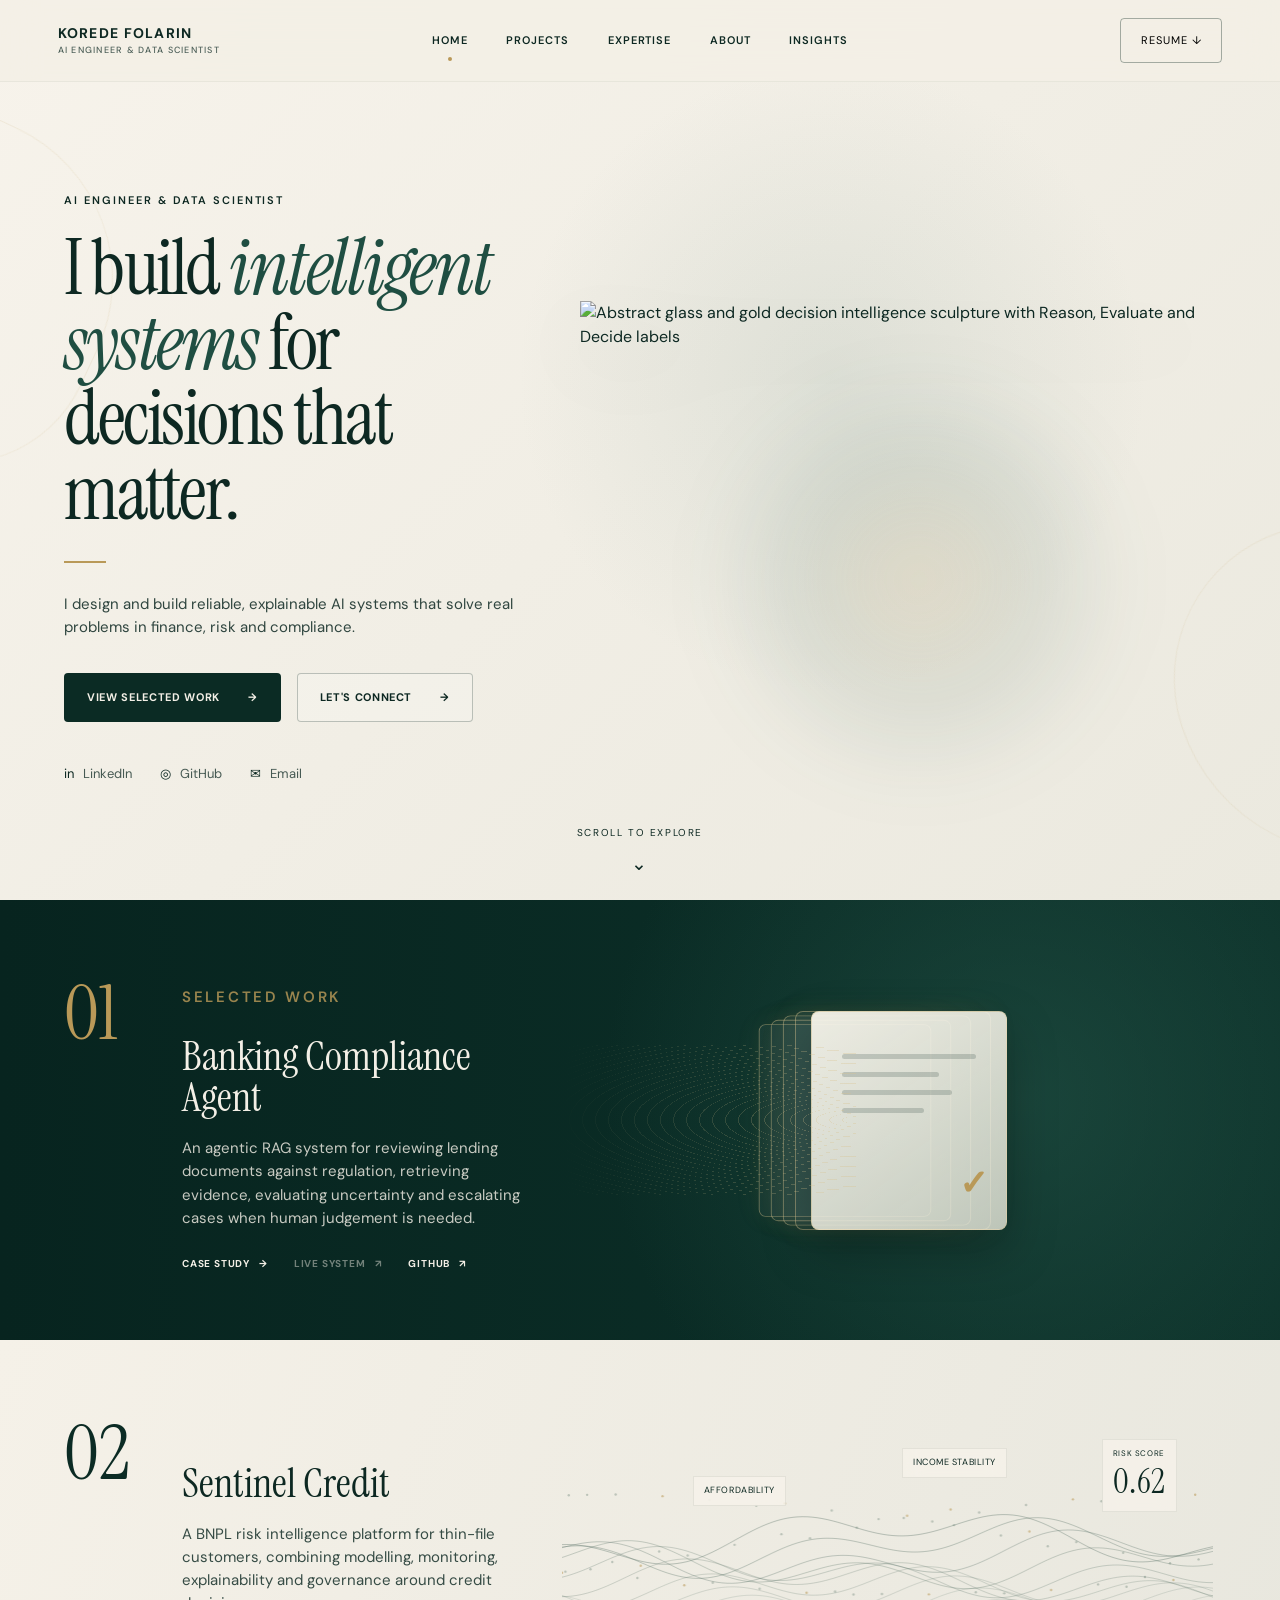
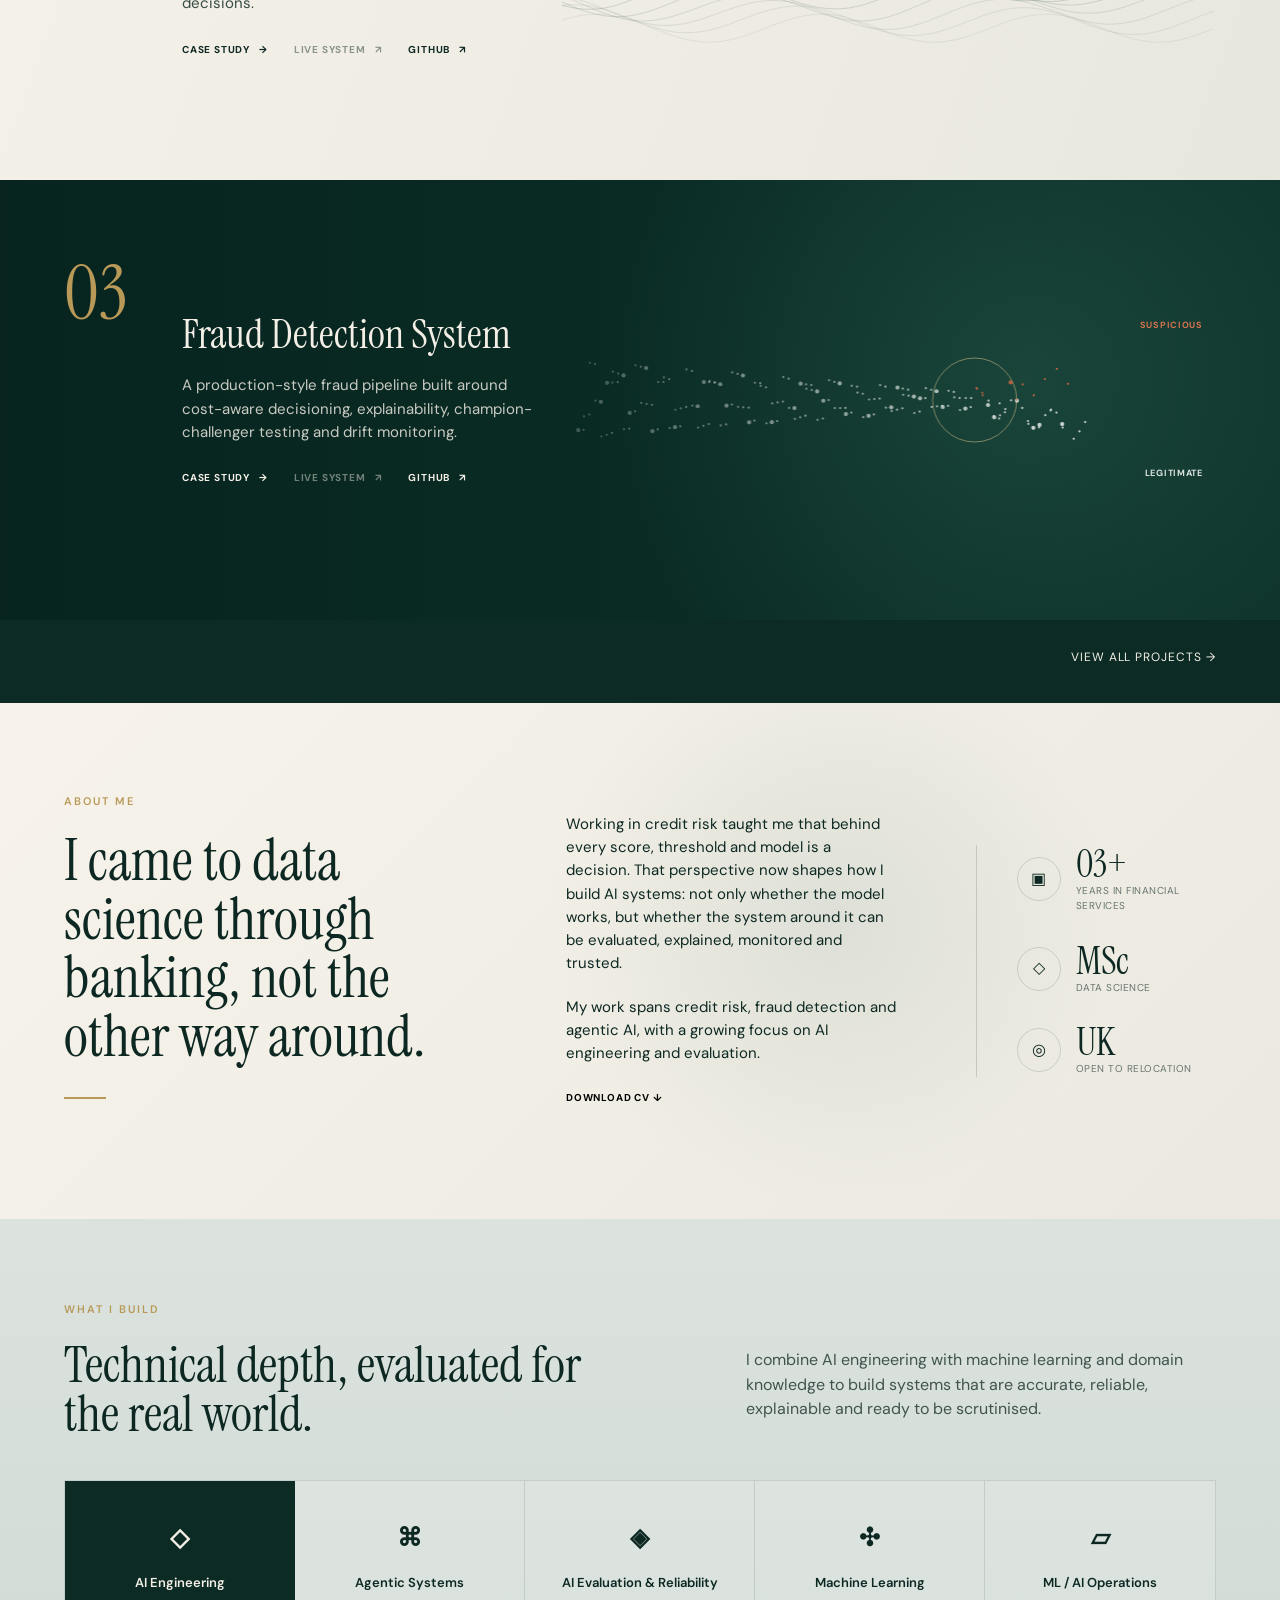
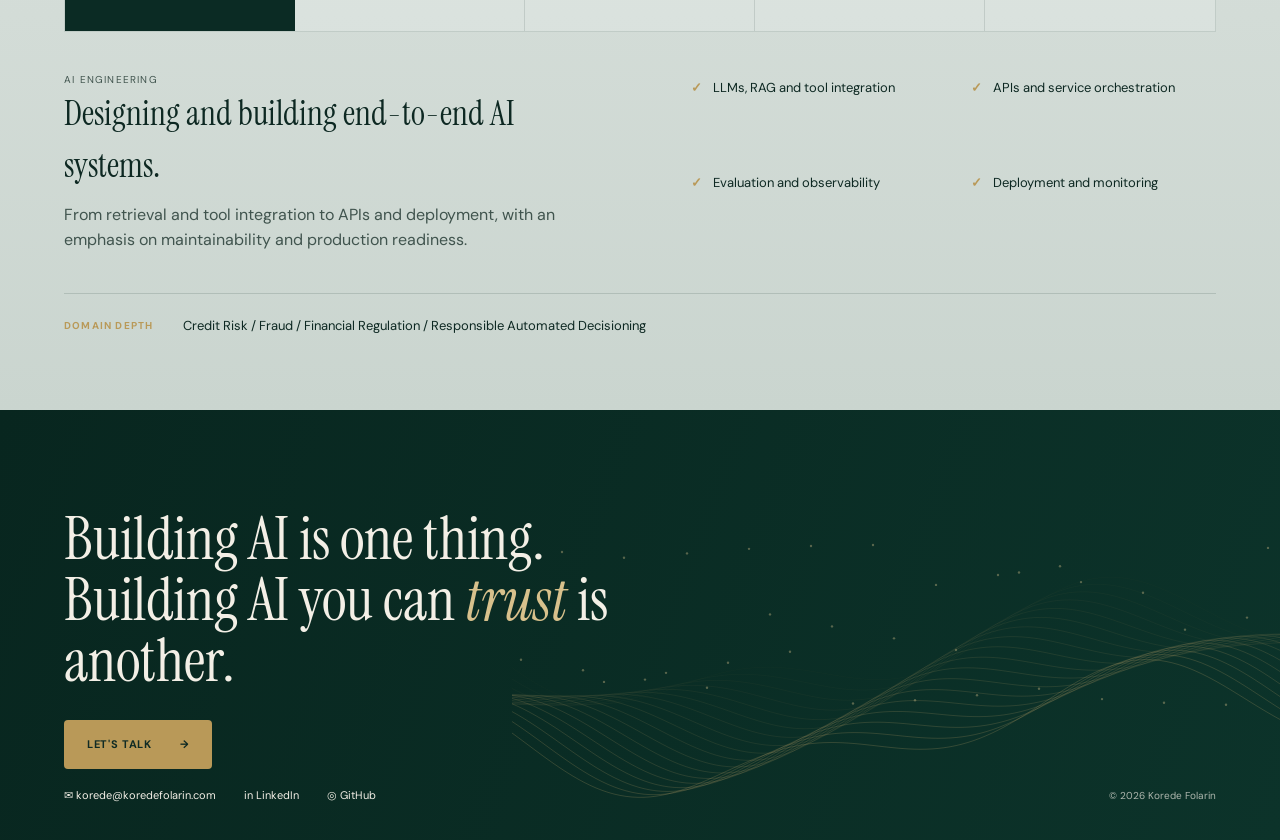
==== index.html @ f5756657 "Add files via upload" ====
<!doctype html>
<html lang="en">
<head>
  <meta charset="utf-8" />
  <meta name="viewport" content="width=device-width, initial-scale=1" />
  <meta name="description" content="Korede Folarin, Data Scientist and AI Engineer building reliable intelligent systems for high-stakes decisions." />
  <title>Korede Folarin | Data Scientist & AI Engineer</title>
  <link rel="preconnect" href="https://fonts.googleapis.com">
  <link rel="preconnect" href="https://fonts.gstatic.com" crossorigin>
  <link href="https://fonts.googleapis.com/css2?family=DM+Sans:wght@400;500;600;700&family=Instrument+Serif:ital@0;1&display=swap" rel="stylesheet">
  <link rel="stylesheet" href="styles.css" />
</head>
<body>
  <header class="site-header">
    <a class="wordmark" href="#top" aria-label="Korede Folarin home">
      <span>Korede Folarin</span>
      <small>AI Engineer & Data Scientist</small>
    </a>

    <button class="menu-toggle" aria-label="Open navigation" aria-expanded="false">
      <span></span><span></span>
    </button>

    <nav class="main-nav" aria-label="Main navigation">
      <a class="active" href="#top">Home</a>
      <a href="#work">Projects</a>
      <a href="#expertise">Expertise</a>
      <a href="#about">About</a>
      <a href="insights.html">Insights</a>
    </nav>

    <button class="resume-btn" data-cv-placeholder>Resume <span>↓</span></button>
  </header>

  <main id="top">
    <section class="hero section-ivory">
      <div class="hero-copy reveal">
        <p class="eyebrow">AI Engineer & Data Scientist</p>
        <h1>I build <em>intelligent systems</em> for decisions that matter.</h1>
        <div class="rule"></div>
        <p class="hero-summary">I design and build reliable, explainable AI systems that solve real problems in finance, risk and compliance.</p>
        <div class="hero-actions">
          <a class="btn btn-primary" href="#work">View selected work <span>→</span></a>
          <a class="btn btn-ghost" href="#contact">Let's connect <span>→</span></a>
        </div>
        <div class="social-row">
          <a href="https://www.linkedin.com/in/folarinkorede" target="_blank" rel="noopener" aria-label="LinkedIn">in <span>LinkedIn</span></a>
          <a href="https://github.com/korede-folarin" target="_blank" rel="noopener" aria-label="GitHub">◎ <span>GitHub</span></a>
          <a href="mailto:korede@koredefolarin.com" aria-label="Email">✉ <span>Email</span></a>
        </div>
      </div>

      <div class="hero-visual hero-image-stage" aria-label="Decision intelligence sculpture showing reason, evaluate and decide">
        <div class="hero-image-motion">
          <img class="hero-intelligence-image" src="assets/decision-intelligence-hero.png" width="1672" height="941" alt="Abstract glass and gold decision intelligence sculpture with Reason, Evaluate and Decide labels">
        </div>
        <div class="hero-image-aura" aria-hidden="true"></div>
      </div>

      <a class="scroll-cue" href="#work">Scroll to explore <span>⌄</span></a>
    </section>

    <section id="work" class="work-section">
      <article class="project-band project-dark reveal">
        <div class="project-index">01</div>
        <div class="project-copy">
          <p class="eyebrow gold">Selected work</p>
          <h2>Banking Compliance Agent</h2>
          <p>An agentic RAG system for reviewing lending documents against regulation, retrieving evidence, evaluating uncertainty and escalating cases when human judgement is needed.</p>
          <div class="project-links">
            <a href="compliance-agent.html">Case study <span>→</span></a>
            <span class="disabled-link" title="Live demo will be added later">Live system <span>↗</span></span>
            <a href="https://github.com/korede-folarin" target="_blank" rel="noopener">GitHub <span>↗</span></a>
          </div>
        </div>
        <div class="project-art compliance-art" aria-hidden="true">
          <div class="doc-stack">
            <div></div><div></div><div></div><div></div>
            <div class="doc-face"><span></span><span></span><span></span><span></span><b>✓</b></div>
          </div>
          <div class="signal-lines"></div>
        </div>
      </article>

      <article class="project-band project-light reveal">
        <div class="project-index">02</div>
        <div class="project-copy">
          <h2>Sentinel Credit</h2>
          <p>A BNPL risk intelligence platform for thin-file customers, combining modelling, monitoring, explainability and governance around credit decisions.</p>
          <div class="project-links">
            <a href="sentinel-credit.html">Case study <span>→</span></a>
            <span class="disabled-link" title="Live demo will be added later">Live system <span>↗</span></span>
            <a href="https://github.com/korede-folarin" target="_blank" rel="noopener">GitHub <span>↗</span></a>
          </div>
        </div>
        <div class="project-art sentinel-art" aria-hidden="true">
          <div class="terrain-label label-a">Affordability</div>
          <div class="terrain-label label-b">Income stability</div>
          <div class="risk-score"><small>Risk score</small><strong>0.62</strong></div>
          <canvas id="terrainCanvas"></canvas>
        </div>
      </article>

      <article class="project-band project-dark reveal">
        <div class="project-index">03</div>
        <div class="project-copy">
          <h2>Fraud Detection System</h2>
          <p>A production-style fraud pipeline built around cost-aware decisioning, explainability, champion-challenger testing and drift monitoring.</p>
          <div class="project-links">
            <a href="fraud-detection.html">Case study <span>→</span></a>
            <span class="disabled-link" title="Live demo will be added later">Live system <span>↗</span></span>
            <a href="https://github.com/korede-folarin" target="_blank" rel="noopener">GitHub <span>↗</span></a>
          </div>
        </div>
        <div class="project-art fraud-art" aria-hidden="true">
          <canvas id="fraudCanvas"></canvas>
          <span class="fraud-label suspicious">Suspicious</span>
          <span class="fraud-label legitimate">Legitimate</span>
        </div>
      </article>

      <div class="view-all-wrap">
        <a href="projects.html">View all projects <span>→</span></a>
      </div>
    </section>

    <section id="about" class="about-section section-ivory reveal">
      <div class="about-title">
        <p class="eyebrow gold">About me</p>
        <h2>I came to data science through banking, not the other way around.</h2>
        <div class="rule"></div>
      </div>
      <div class="about-copy">
        <p>Working in credit risk taught me that behind every score, threshold and model is a decision. That perspective now shapes how I build AI systems: not only whether the model works, but whether the system around it can be evaluated, explained, monitored and trusted.</p>
        <p>My work spans credit risk, fraud detection and agentic AI, with a growing focus on AI engineering and evaluation.</p>
        <button class="text-link" data-cv-placeholder>Download CV <span>↓</span></button>
      </div>
      <div class="about-stats">
        <div><span class="stat-icon">▣</span><strong>03+</strong><small>Years in financial services</small></div>
        <div><span class="stat-icon">◇</span><strong>MSc</strong><small>Data Science</small></div>
        <div><span class="stat-icon">◎</span><strong>UK</strong><small>Open to relocation</small></div>
      </div>
    </section>

    <section id="expertise" class="expertise-section reveal">
      <div class="expertise-heading">
        <div>
          <p class="eyebrow gold">What I build</p>
          <h2>Technical depth, evaluated for the real world.</h2>
        </div>
        <p>I combine AI engineering with machine learning and domain knowledge to build systems that are accurate, reliable, explainable and ready to be scrutinised.</p>
      </div>

      <div class="expertise-tabs" role="tablist" aria-label="Expertise areas">
        <button class="expertise-tab active" data-expertise="ai" role="tab"><span>◇</span>AI Engineering</button>
        <button class="expertise-tab" data-expertise="agents" role="tab"><span>⌘</span>Agentic Systems</button>
        <button class="expertise-tab" data-expertise="eval" role="tab"><span>◈</span>AI Evaluation & Reliability</button>
        <button class="expertise-tab" data-expertise="ml" role="tab"><span>✣</span>Machine Learning</button>
        <button class="expertise-tab" data-expertise="ops" role="tab"><span>▱</span>ML / AI Operations</button>
      </div>

      <div class="expertise-detail" aria-live="polite">
        <div>
          <p class="detail-kicker">AI Engineering</p>
          <h3 id="expertiseTitle">Designing and building end-to-end AI systems.</h3>
          <p id="expertiseDesc">From retrieval and tool integration to APIs and deployment, with an emphasis on maintainability and production readiness.</p>
        </div>
        <ul id="expertiseList">
          <li>LLMs, RAG and tool integration</li>
          <li>APIs and service orchestration</li>
          <li>Evaluation and observability</li>
          <li>Deployment and monitoring</li>
        </ul>
      </div>

      <div class="domain-depth">
        <span>Domain depth</span>
        <p>Credit Risk / Fraud / Financial Regulation / Responsible Automated Decisioning</p>
      </div>
    </section>

    <section id="contact" class="contact-section reveal">
      <div class="contact-wave" aria-hidden="true"><canvas id="waveCanvas"></canvas></div>
      <div class="contact-copy">
        <h2>Building AI is one thing.<br>Building AI you can <em>trust</em> is another.</h2>
        <a class="btn btn-gold" href="mailto:korede@koredefolarin.com">Let's talk <span>→</span></a>
      </div>
      <div class="contact-meta">
        <a href="mailto:korede@koredefolarin.com">✉ korede@koredefolarin.com</a>
        <a href="https://www.linkedin.com/in/folarinkorede" target="_blank" rel="noopener">in LinkedIn</a>
        <a href="https://github.com/korede-folarin" target="_blank" rel="noopener">◎ GitHub</a>
      </div>
      <p class="copyright">© 2026 Korede Folarin</p>
    </section>
  </main>

  <div class="cv-modal" role="dialog" aria-modal="true" aria-labelledby="cvTitle" hidden>
    <div class="cv-modal-card">
      <button class="cv-close" aria-label="Close">×</button>
      <p class="eyebrow gold">Resume</p>
      <h2 id="cvTitle">CV coming next.</h2>
      <p>The site is ready for your final CV. When we choose the version, this button will download the PDF directly.</p>
      <button class="btn btn-primary cv-close-secondary">Got it</button>
    </div>
  </div>

  <script type="module" src="script.js"></script>
</body>
</html>
---- styles.css ----
:root{
  --forest:#0b2b24;
  --forest-2:#123a31;
  --forest-3:#1f4e42;
  --sage:#93a99f;
  --sage-soft:#dce3df;
  --ivory:#f3efe6;
  --ivory-2:#ece7dc;
  --gold:#b99958;
  --gold-soft:#d8c18c;
  --ink:#0d2822;
  --muted:#66746e;
  --white:#faf8f3;
  --line:rgba(13,40,34,.16);
  --shadow:0 22px 60px rgba(10,35,29,.16);
  --serif:"Instrument Serif", Georgia, serif;
  --sans:"DM Sans", Arial, sans-serif;
}

*{box-sizing:border-box}
html{scroll-behavior:smooth}
body{margin:0;background:var(--ivory);color:var(--ink);font-family:var(--sans);font-size:16px;line-height:1.55;overflow-x:hidden}
a{color:inherit;text-decoration:none}
button{font:inherit}

.site-header{
  position:fixed;z-index:50;top:0;left:0;right:0;
  height:82px;padding:0 clamp(24px,4.5vw,80px);
  display:grid;grid-template-columns:1fr auto 1fr;align-items:center;
  background:rgba(243,239,230,.82);backdrop-filter:blur(18px);border-bottom:1px solid rgba(13,40,34,.05)
}
.wordmark{justify-self:start;display:flex;flex-direction:column;line-height:1.05;text-transform:uppercase;letter-spacing:.08em}
.wordmark span{font-size:14px;font-weight:700}
.wordmark small{font-size:9px;margin-top:5px;letter-spacing:.14em;font-weight:500;opacity:.72}
.main-nav{display:flex;gap:clamp(26px,3vw,54px);align-items:center;text-transform:uppercase;font-size:11px;letter-spacing:.09em;font-weight:600}
.main-nav a{position:relative;padding:30px 0}
.main-nav a::after{content:"";position:absolute;left:50%;bottom:18px;width:4px;height:4px;border-radius:50%;background:var(--gold);transform:translateX(-50%) scale(0);transition:.25s}
.main-nav a:hover::after,.main-nav a.active::after{transform:translateX(-50%) scale(1)}
.resume-btn{justify-self:end;border:1px solid rgba(13,40,34,.35);border-radius:4px;padding:13px 20px;background:transparent;text-transform:uppercase;font-size:11px;letter-spacing:.08em;cursor:pointer}
.resume-btn:hover{background:var(--forest);color:var(--ivory)}
.menu-toggle{display:none;border:0;background:transparent;width:42px;height:42px;position:relative}
.menu-toggle span{position:absolute;width:24px;height:1px;background:var(--forest);left:9px;transition:.25s}.menu-toggle span:first-child{top:16px}.menu-toggle span:last-child{top:24px}

.section-ivory{background:radial-gradient(circle at 65% 42%,rgba(160,179,169,.23),transparent 32%),linear-gradient(135deg,#f7f3eb 0%,#ebe9df 100%)}
.hero{min-height:100svh;padding:150px clamp(28px,5vw,88px) 74px;display:grid;grid-template-columns:minmax(420px,.9fr) minmax(520px,1.1fr);gap:clamp(20px,4vw,90px);align-items:center;position:relative;overflow:hidden}
.hero::before,.hero::after{content:"";position:absolute;width:340px;height:340px;border:1px solid rgba(185,153,88,.12);border-radius:48% 52% 42% 58%;filter:blur(.2px);pointer-events:none}
.hero::before{left:-230px;top:110px;transform:rotate(25deg)}.hero::after{right:-240px;bottom:40px;transform:rotate(-18deg)}
.hero-copy{z-index:2;max-width:760px}
.eyebrow{text-transform:uppercase;font-size:11px;letter-spacing:.18em;font-weight:600;margin:0 0 22px}.eyebrow.gold{color:var(--gold)}
.hero h1,.about-title h2,.contact-copy h2,.expertise-heading h2,.project-copy h2{font-family:var(--serif);font-weight:400;line-height:.96;margin:0}
.hero h1{font-size:clamp(58px,6.1vw,106px);letter-spacing:-.032em;max-width:790px}
.hero h1 em,.contact-copy h2 em{color:var(--forest-3);font-weight:400}
.rule{width:42px;height:2px;background:var(--gold);margin:30px 0}
.hero-summary{max-width:560px;font-size:clamp(15px,1.15vw,19px);color:#2f453f}
.hero-actions{display:flex;gap:16px;flex-wrap:wrap;margin-top:34px}
.btn{display:inline-flex;align-items:center;justify-content:center;gap:28px;padding:15px 22px;border-radius:4px;text-transform:uppercase;font-size:11px;letter-spacing:.06em;font-weight:700;border:1px solid transparent;cursor:pointer;transition:.25s}
.btn-primary{background:var(--forest);color:var(--ivory)}.btn-primary:hover{background:var(--forest-3);transform:translateY(-2px)}
.btn-ghost{border-color:rgba(13,40,34,.25);background:rgba(255,255,255,.18)}.btn-ghost:hover{background:rgba(255,255,255,.5)}
.social-row{display:flex;gap:28px;margin-top:42px;font-size:13px}.social-row a{display:flex;gap:9px;align-items:center}.social-row a>span{opacity:.75}.social-row a:hover>span{opacity:1}
.hero-visual{height:min(72vh,720px);min-height:520px;position:relative;display:flex;align-items:center;justify-content:center;z-index:1;perspective:1200px}
.hero-image-stage{overflow:visible}
.hero-image-motion{position:absolute;inset:-2% -5% -2% -5%;display:flex;align-items:center;justify-content:center;z-index:2;transform-style:preserve-3d;will-change:transform;animation:heroFloat 7.5s ease-in-out infinite}
.hero-intelligence-image{display:block;width:100%;height:auto;max-width:none;object-fit:contain;filter:drop-shadow(0 28px 38px rgba(13,40,34,.12));transform:translateZ(0);image-rendering:auto;user-select:none;-webkit-user-drag:none}
.hero-image-aura{position:absolute;width:68%;aspect-ratio:1;border-radius:50%;background:radial-gradient(circle,rgba(196,164,106,.20),rgba(35,83,71,.10) 42%,transparent 72%);filter:blur(34px);z-index:0;bottom:4%;left:17%;animation:auraPulse 5.8s ease-in-out infinite}
@keyframes heroFloat{0%,100%{transform:translate3d(0,0,0) rotateX(0deg) rotateY(0deg)}50%{transform:translate3d(0,-10px,0) rotateX(.5deg) rotateY(-.8deg)}}
@keyframes auraPulse{0%,100%{opacity:.62;transform:scale(.96)}50%{opacity:1;transform:scale(1.05)}}
.scroll-cue{position:absolute;left:50%;bottom:22px;transform:translateX(-50%);font-size:10px;text-transform:uppercase;letter-spacing:.16em;display:flex;flex-direction:column;align-items:center;gap:8px}.scroll-cue span{font-size:19px}

.work-section{background:var(--ivory)}
.project-band{min-height:440px;padding:64px clamp(28px,5vw,88px);display:grid;grid-template-columns:90px minmax(300px,.7fr) minmax(420px,1.3fr);gap:28px;align-items:center;overflow:hidden;position:relative}
.project-dark{background:radial-gradient(circle at 80% 45%,rgba(35,83,71,.6),transparent 40%),linear-gradient(90deg,#07241f,#0d322a);color:var(--ivory)}
.project-light{background:linear-gradient(110deg,#f5f1e8,#e8e7de);color:var(--ink)}
.project-index{font-family:var(--serif);font-size:76px;color:var(--gold);align-self:start;line-height:1;margin-top:12px}.project-light .project-index{color:var(--forest)}
.project-copy{max-width:500px;z-index:2}.project-copy h2{font-size:clamp(38px,3.2vw,58px);line-height:1.02}.project-copy p{margin:18px 0 26px;max-width:470px;font-size:15px;opacity:.82}
.project-links{display:flex;gap:26px;flex-wrap:wrap;text-transform:uppercase;font-size:10px;letter-spacing:.08em;font-weight:700}.project-links a,.disabled-link{display:flex;gap:9px;align-items:center}.project-links a:hover{color:var(--gold-soft)}.disabled-link{opacity:.45;cursor:not-allowed}
.project-art{height:310px;position:relative;min-width:0}
.compliance-art{display:flex;align-items:center;justify-content:center}
.doc-stack{position:relative;width:220px;height:255px;perspective:900px;animation:floatStack 6s ease-in-out infinite}.doc-stack>div{position:absolute;inset:18px 12px;border:1px solid rgba(216,193,140,.45);border-radius:8px;background:rgba(255,255,255,.04);box-shadow:0 0 30px rgba(185,153,88,.08);transform-origin:center}.doc-stack>div:nth-child(1){transform:translateX(-44px) scale(.88)}.doc-stack>div:nth-child(2){transform:translateX(-28px) scale(.92)}.doc-stack>div:nth-child(3){transform:translateX(-12px) scale(.96)}.doc-stack>div:nth-child(4){transform:translateX(4px)}
.doc-stack .doc-face{background:linear-gradient(145deg,rgba(249,246,236,.94),rgba(226,227,214,.82));color:var(--forest);padding:42px 30px;display:flex;flex-direction:column;gap:13px;transform:translateX(20px);box-shadow:0 20px 50px rgba(0,0,0,.25)}.doc-face span{height:5px;border-radius:20px;background:rgba(13,40,34,.18)}.doc-face span:nth-child(2){width:72%}.doc-face span:nth-child(3){width:82%}.doc-face span:nth-child(4){width:61%}.doc-face b{position:absolute;right:18px;bottom:18px;font-size:35px;color:var(--gold)}
.signal-lines{position:absolute;left:0;top:50%;width:45%;height:150px;transform:translateY(-50%);background:repeating-radial-gradient(ellipse at right center,rgba(216,193,140,.55) 0 1px,transparent 1px 13px);mask-image:linear-gradient(90deg,transparent,#000);opacity:.6;animation:signalPulse 3s ease-in-out infinite}
.sentinel-art canvas,.fraud-art canvas{width:100%;height:100%;display:block}.terrain-label,.risk-score{position:absolute;z-index:2;background:rgba(247,243,235,.74);backdrop-filter:blur(10px);border:1px solid rgba(13,40,34,.08);padding:7px 10px;font-size:9px;text-transform:uppercase;letter-spacing:.06em}.label-a{left:20%;top:23%}.label-b{left:52%;top:14%}.risk-score{right:6%;top:11%;display:flex;flex-direction:column}.risk-score strong{font:34px var(--serif)}.risk-score small{font-size:8px;letter-spacing:.08em}
.fraud-art{overflow:hidden}.fraud-label{position:absolute;right:2%;font-size:9px;text-transform:uppercase;letter-spacing:.08em;font-weight:700}.suspicious{top:24%;color:#d6724d}.legitimate{bottom:24%;color:var(--sage-soft)}
.view-all-wrap{padding:24px clamp(28px,5vw,88px) 34px;background:var(--forest);color:var(--ivory);text-align:right}.view-all-wrap a{font-size:12px;text-transform:uppercase;letter-spacing:.08em}.view-all-wrap a:hover{color:var(--gold-soft)}

.about-section{padding:90px clamp(28px,5vw,88px);display:grid;grid-template-columns:1.15fr .9fr .65fr;gap:clamp(40px,6vw,100px);align-items:center}
.about-title h2{font-size:clamp(44px,4.5vw,76px);line-height:1.02}.about-copy{font-size:15px}.about-copy p{margin:0 0 20px}.text-link{border:0;padding:0;background:transparent;text-transform:uppercase;font-size:10px;letter-spacing:.08em;font-weight:700;cursor:pointer}.text-link:hover{color:var(--gold)}
.about-stats{border-left:1px solid var(--line);padding-left:40px;display:flex;flex-direction:column;gap:28px}.about-stats>div{display:grid;grid-template-columns:44px 1fr;grid-template-rows:auto auto;column-gap:15px;align-items:center}.stat-icon{grid-row:1/3;width:44px;height:44px;border:1px solid rgba(13,40,34,.14);border-radius:50%;display:grid;place-items:center}.about-stats strong{font:38px var(--serif);line-height:1}.about-stats small{font-size:10px;text-transform:uppercase;letter-spacing:.05em;color:var(--muted)}

.expertise-section{padding:82px clamp(28px,5vw,88px) 74px;background:linear-gradient(180deg,#dce3df,#cad5cf);position:relative}
.expertise-heading{display:grid;grid-template-columns:1fr .85fr;gap:10vw;align-items:end;margin-bottom:42px}.expertise-heading h2{font-size:clamp(42px,4vw,66px)}.expertise-heading>p{max-width:580px;color:#40544e}
.expertise-tabs{display:grid;grid-template-columns:repeat(5,1fr);border:1px solid rgba(13,40,34,.12);background:rgba(255,255,255,.16)}
.expertise-tab{min-height:150px;border:0;border-right:1px solid rgba(13,40,34,.12);background:transparent;color:var(--ink);padding:26px 18px;cursor:pointer;font-size:13px;font-weight:600;display:flex;flex-direction:column;gap:15px;align-items:center;justify-content:center;text-align:center;transition:.25s}.expertise-tab:last-child{border-right:0}.expertise-tab span{font-size:25px}.expertise-tab:hover,.expertise-tab.active{background:var(--forest);color:var(--ivory)}
.expertise-detail{display:grid;grid-template-columns:1fr 1fr;gap:8vw;padding:40px 0 18px}.detail-kicker{text-transform:uppercase;font-size:10px;letter-spacing:.12em;color:var(--gold);margin:0 0 10px}.expertise-detail h3{font-family:var(--serif);font-weight:400;font-size:34px;margin:0 0 10px}.expertise-detail p{max-width:580px;margin:0;color:#40544e}.expertise-detail ul{display:grid;grid-template-columns:1fr 1fr;gap:16px 34px;margin:0;padding:6px 0 0;list-style:none}.expertise-detail li{position:relative;padding-left:22px;font-size:13px}.expertise-detail li::before{content:"✓";position:absolute;left:0;color:var(--gold);font-weight:700}
.domain-depth{margin-top:22px;padding-top:22px;border-top:1px solid rgba(13,40,34,.14);display:flex;gap:30px;align-items:center}.domain-depth span{text-transform:uppercase;font-size:10px;letter-spacing:.12em;color:var(--gold);font-weight:700}.domain-depth p{margin:0;font-size:13px}

.contact-section{min-height:430px;padding:80px clamp(28px,5vw,88px) 36px;background:linear-gradient(110deg,#08261f,#0c332a);color:var(--ivory);position:relative;display:grid;grid-template-columns:1fr 1fr;grid-template-rows:1fr auto;overflow:hidden}.contact-copy{z-index:2;align-self:center}.contact-copy h2{font-size:clamp(48px,4.7vw,78px);line-height:1.02;max-width:860px}.contact-copy h2 em{color:var(--gold-soft)}.btn-gold{background:var(--gold);color:#102b24;margin-top:28px}.btn-gold:hover{background:var(--gold-soft);transform:translateY(-2px)}
.contact-wave{position:absolute;right:0;top:0;width:60%;height:100%;opacity:.85}.contact-wave canvas{width:100%;height:100%}.contact-meta{z-index:2;grid-column:1/2;display:flex;gap:28px;align-items:end;font-size:11px;flex-wrap:wrap}.copyright{z-index:2;grid-column:2/3;justify-self:end;align-self:end;margin:0;font-size:10px;opacity:.7}

.cv-modal[hidden]{display:none}.cv-modal{position:fixed;inset:0;z-index:100;background:rgba(5,24,20,.7);backdrop-filter:blur(8px);display:grid;place-items:center;padding:20px}.cv-modal-card{width:min(540px,100%);background:var(--ivory);padding:42px;box-shadow:var(--shadow);position:relative}.cv-modal-card h2{font:52px var(--serif);margin:0 0 16px}.cv-close{position:absolute;right:18px;top:12px;border:0;background:transparent;font-size:28px;cursor:pointer}.cv-close-secondary{margin-top:18px}

.reveal{opacity:0;transform:translateY(24px);transition:opacity .7s ease,transform .7s ease}.reveal.visible{opacity:1;transform:none}
@keyframes floatStack{0%,100%{transform:translateY(0) rotate(-1deg)}50%{transform:translateY(-10px) rotate(1deg)}}
@keyframes signalPulse{0%,100%{opacity:.35;transform:translateY(-50%) scaleX(.95)}50%{opacity:.8;transform:translateY(-50%) scaleX(1.04)}}

@media (max-width:1100px){
  .site-header{grid-template-columns:1fr auto}.main-nav{display:none;position:absolute;top:82px;left:0;right:0;background:rgba(243,239,230,.98);padding:28px;flex-direction:column;gap:0;border-bottom:1px solid var(--line)}.main-nav.open{display:flex}.main-nav a{padding:14px}.resume-btn{display:none}.menu-toggle{display:block;justify-self:end}.menu-toggle.open span:first-child{top:20px;transform:rotate(45deg)}.menu-toggle.open span:last-child{top:20px;transform:rotate(-45deg)}
  .hero{grid-template-columns:1fr;min-height:auto;padding-top:130px}.hero-copy{max-width:850px}.hero h1{font-size:clamp(62px,9vw,92px)}.hero-visual{height:560px;min-height:0}.hero-image-motion{inset:0 -4%}.callout{right:5%}.scroll-cue{display:none}
  .project-band{grid-template-columns:70px 1fr;min-height:0}.project-art{grid-column:1/3;height:330px;margin-top:6px}.project-copy{max-width:none}.about-section{grid-template-columns:1fr 1fr}.about-stats{grid-column:1/3;border-left:0;border-top:1px solid var(--line);padding:28px 0 0;display:grid;grid-template-columns:repeat(3,1fr)}
  .expertise-tabs{grid-template-columns:repeat(3,1fr)}.expertise-tab{border-bottom:1px solid rgba(13,40,34,.12)}
}

@media (max-width:700px){
  body{font-size:15px}.site-header{height:70px;padding:0 20px}.wordmark span{font-size:12px}.wordmark small{font-size:8px}.main-nav{top:70px}
  .hero{padding:108px 20px 46px;gap:10px}.hero h1{font-size:clamp(52px,15.5vw,74px);line-height:.92}.hero-summary{font-size:14px}.hero-actions{display:grid;grid-template-columns:1fr 1fr}.btn{padding:14px 12px;gap:12px;font-size:9px}.social-row{gap:20px}.social-row a>span{display:none}.hero-visual{height:auto;min-height:0;aspect-ratio:1.16/1;margin:18px -18px 0}.hero-image-motion{inset:0 -11%;animation-duration:8.5s}.hero-intelligence-image{width:112%;max-width:none}.callout{width:auto;padding:7px 10px;background:rgba(243,239,230,.75);backdrop-filter:blur(8px);border:1px solid rgba(13,40,34,.1);right:auto}.callout::before,.callout::after{display:none}.callout span{display:none}.callout-1{left:8%;top:17%}.callout-2{right:8%;left:auto;top:42%}.callout-3{left:16%;top:72%}
  .project-band{padding:46px 20px;grid-template-columns:54px 1fr;gap:14px}.project-index{font-size:52px}.project-copy h2{font-size:40px}.project-copy p{font-size:13px}.project-links{gap:16px;font-size:9px}.project-art{height:250px;grid-column:1/3}.sentinel-art{height:270px}.view-all-wrap{padding:20px}
  .about-section{padding:66px 20px;grid-template-columns:1fr}.about-title h2{font-size:52px}.about-copy{font-size:14px}.about-stats{grid-column:auto;grid-template-columns:1fr;border-top:1px solid var(--line);padding-top:26px;gap:18px}
  .expertise-section{padding:64px 20px}.expertise-heading{grid-template-columns:1fr;gap:18px}.expertise-heading h2{font-size:46px}.expertise-tabs{display:flex;overflow-x:auto;scroll-snap-type:x mandatory;margin-right:-20px;padding-right:20px}.expertise-tab{min-width:190px;scroll-snap-align:start;border-right:1px solid rgba(13,40,34,.12)}.expertise-detail{grid-template-columns:1fr;gap:26px}.expertise-detail ul{grid-template-columns:1fr}.domain-depth{align-items:flex-start;flex-direction:column;gap:7px}
  .contact-section{min-height:520px;padding:64px 20px 24px;grid-template-columns:1fr;grid-template-rows:1fr auto auto}.contact-copy h2{font-size:50px}.contact-wave{width:100%;opacity:.5}.contact-meta{grid-column:1;gap:16px;flex-direction:column;align-items:flex-start}.copyright{grid-column:1;justify-self:start;margin-top:18px}.cv-modal-card{padding:34px 24px}.cv-modal-card h2{font-size:44px}
}

@media (prefers-reduced-motion:reduce){*{scroll-behavior:auto!important}.reveal{transition:none}.doc-stack,.signal-lines{animation:none!important}}

@media (prefers-reduced-motion: reduce){.hero-image-motion,.hero-image-aura{animation:none!important}.hero-image-motion{transform:none!important}}
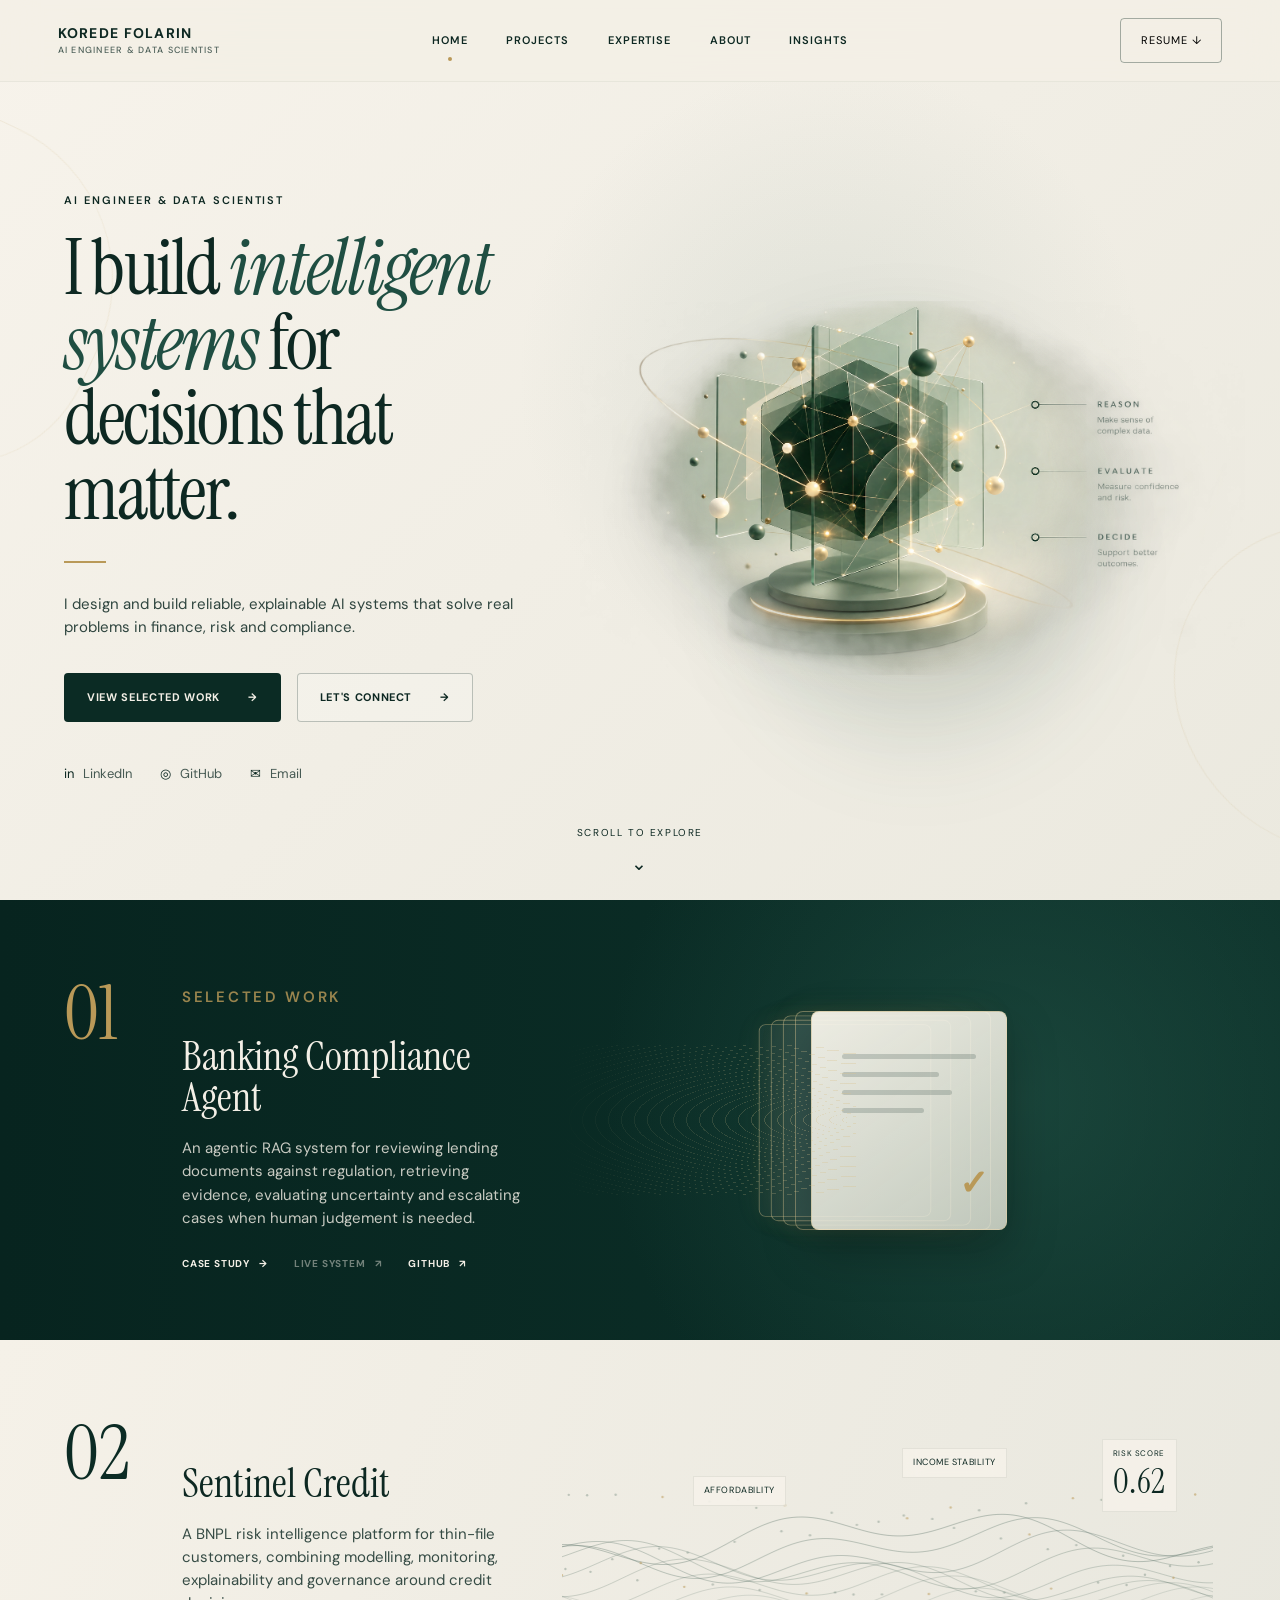
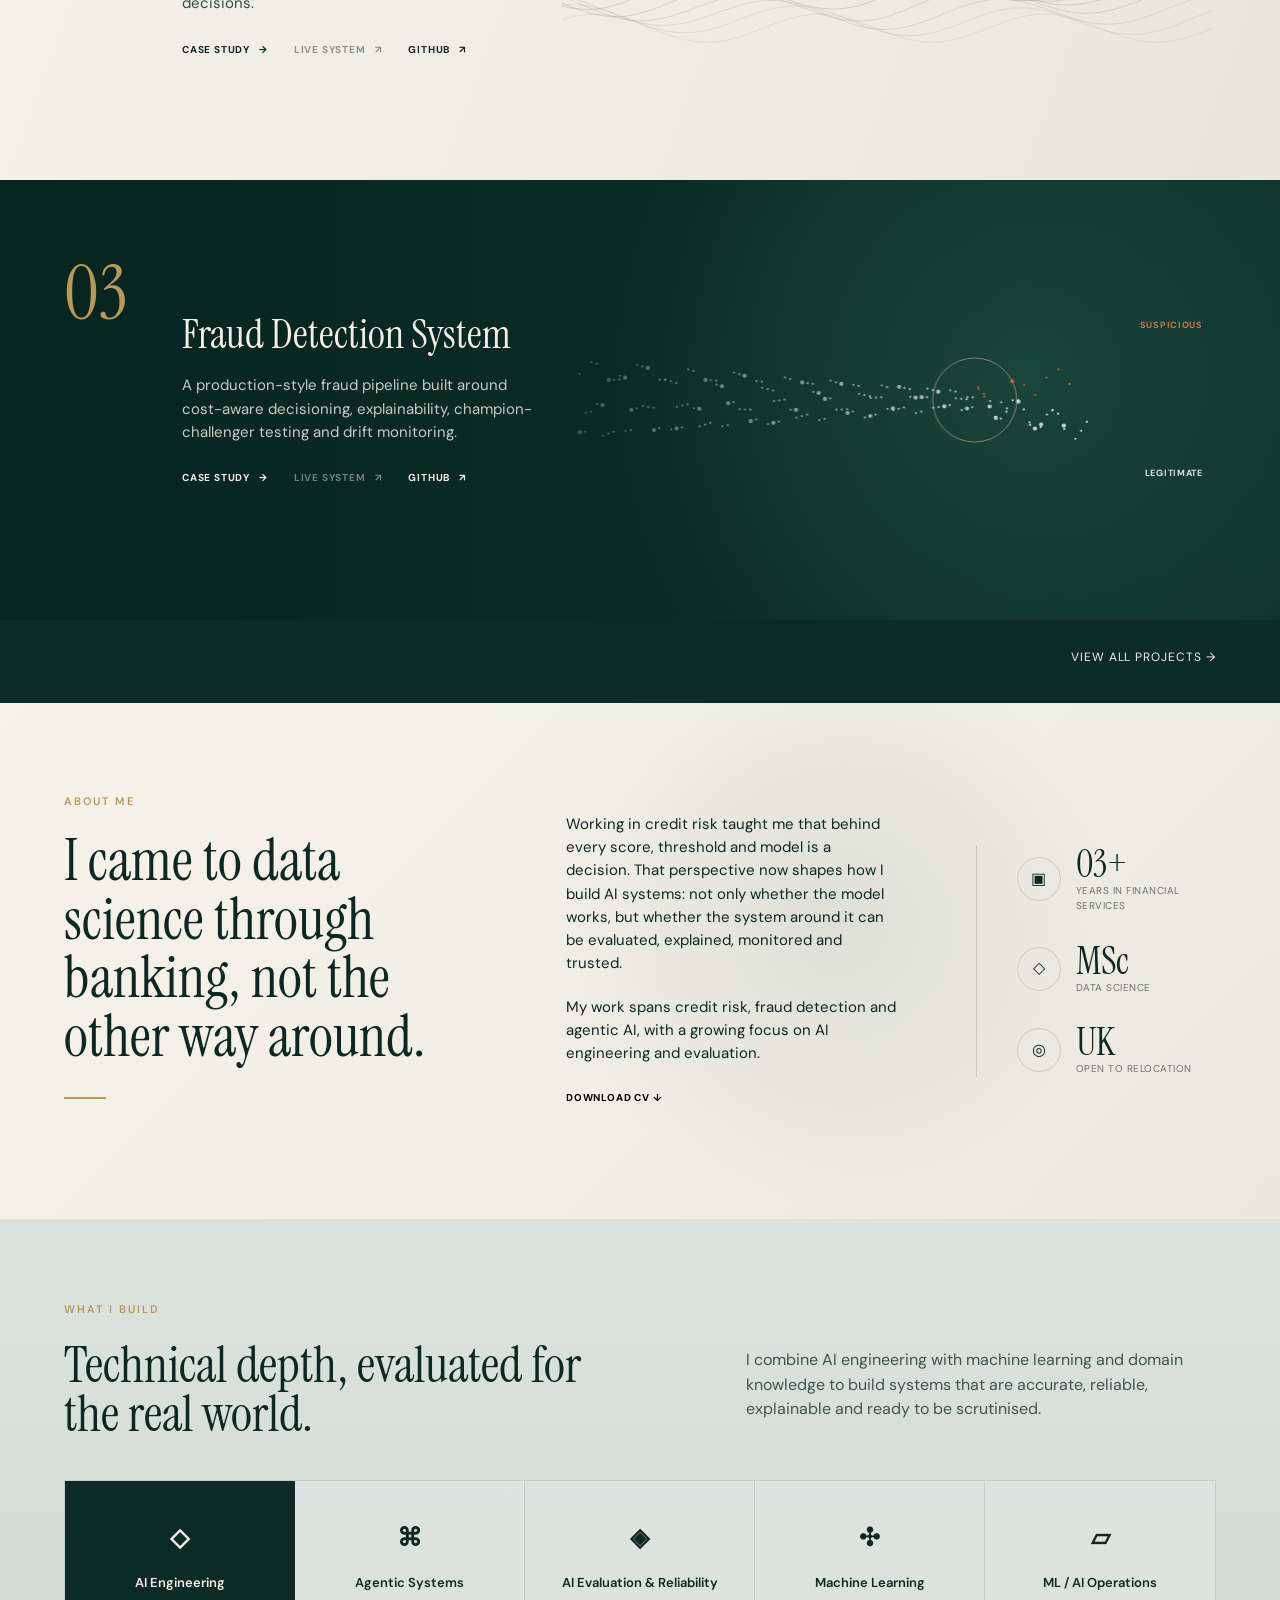
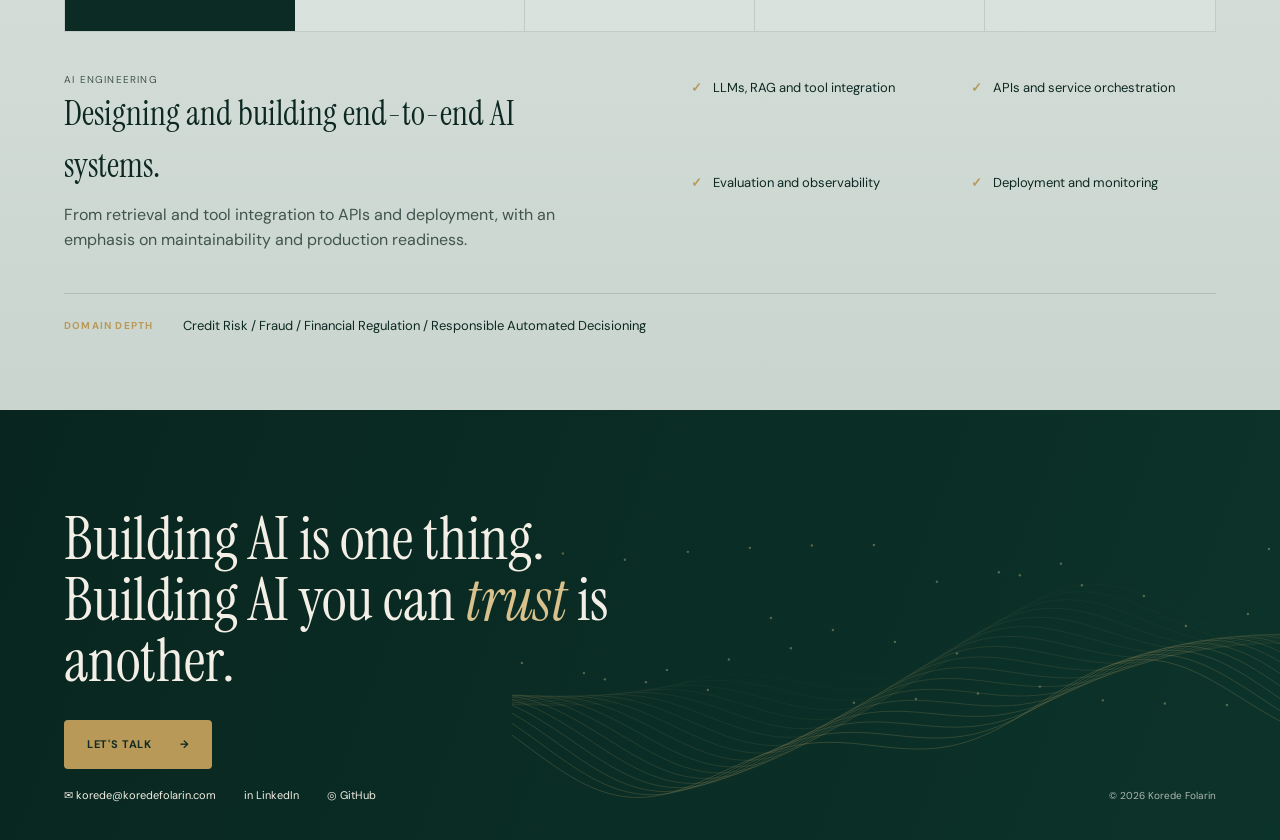
==== commit 61956e01: "Add files via upload" ====
--- a/index.html
+++ b/index.html
@@ -52,7 +52,7 @@
 
       <div class="hero-visual hero-image-stage" aria-label="Decision intelligence sculpture showing reason, evaluate and decide">
         <div class="hero-image-motion">
-          <img class="hero-intelligence-image" src="assets/decision-intelligence-hero.png" width="1672" height="941" alt="Abstract glass and gold decision intelligence sculpture with Reason, Evaluate and Decide labels">
+          <img class="hero-intelligence-image" src="decision-intelligence-hero.png" width="1672" height="941" alt="Abstract glass and gold decision intelligence sculpture with Reason, Evaluate and Decide labels">
         </div>
         <div class="hero-image-aura" aria-hidden="true"></div>
       </div>
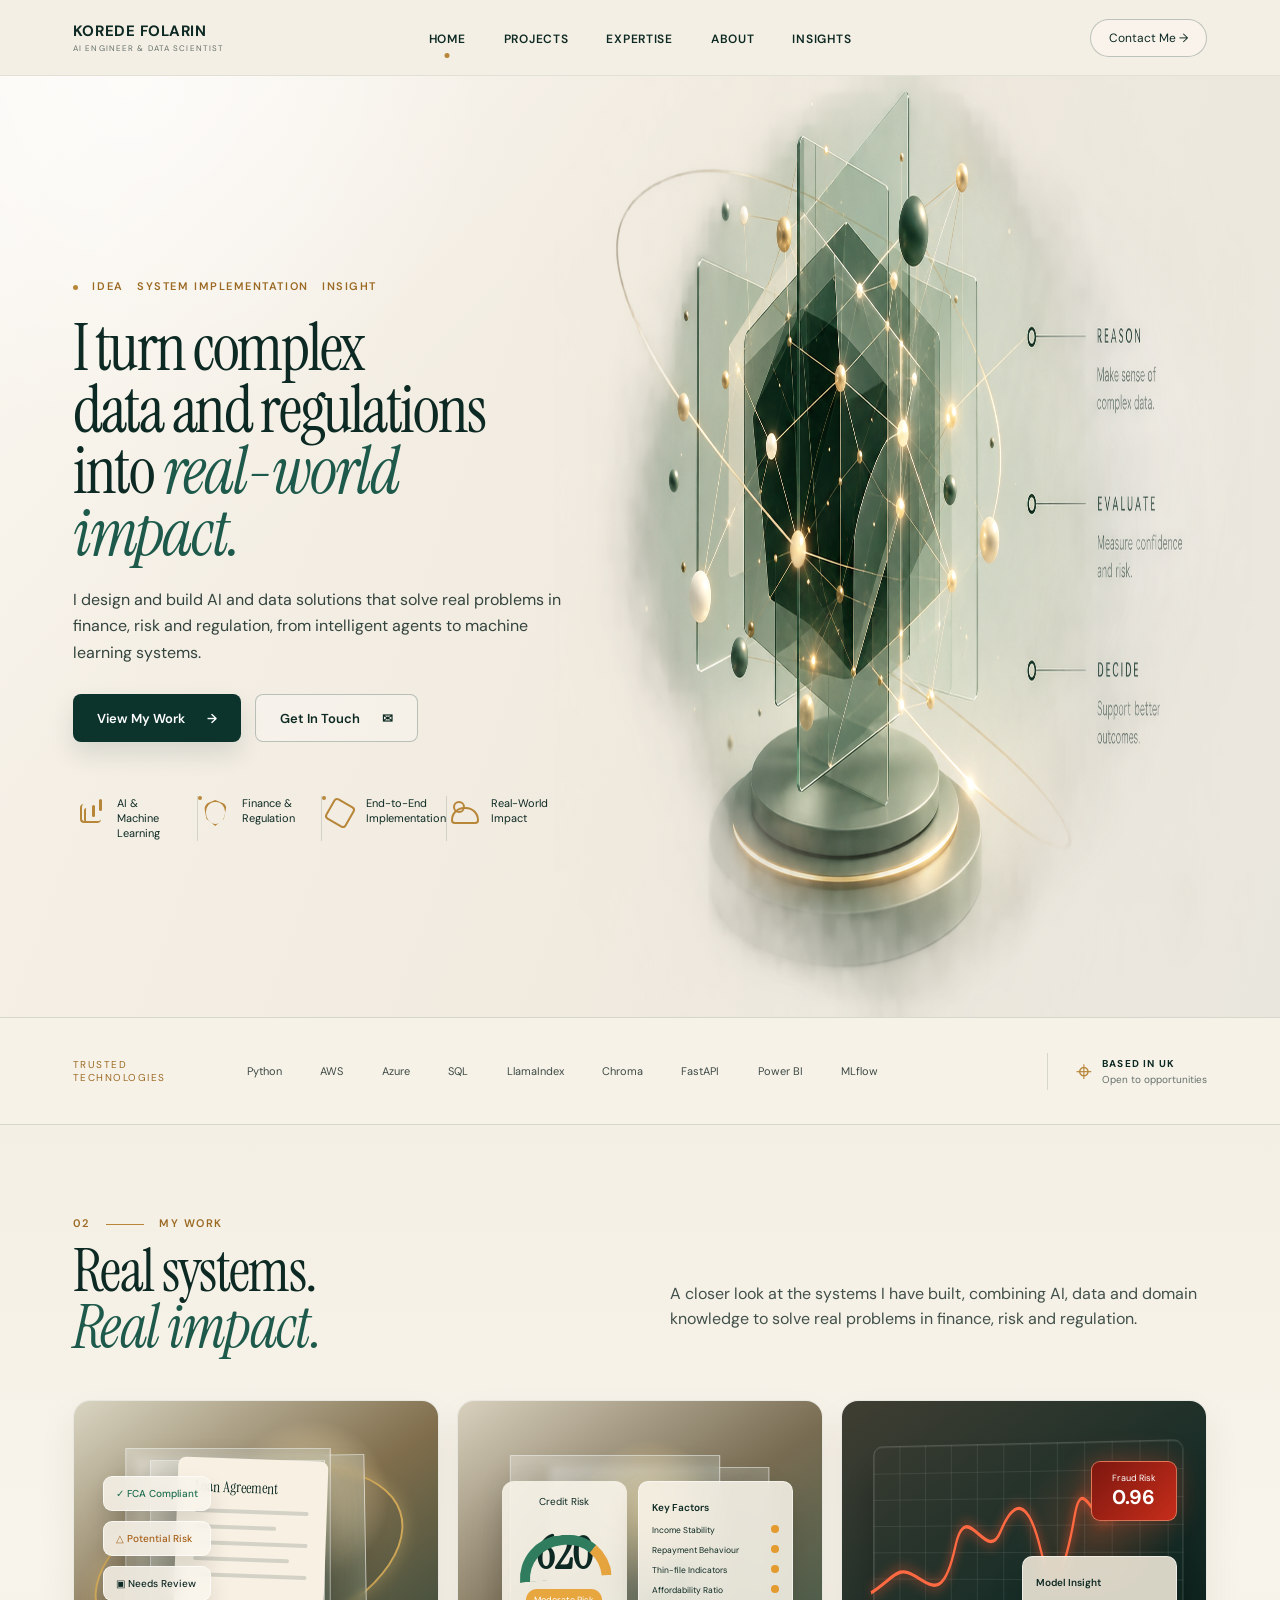
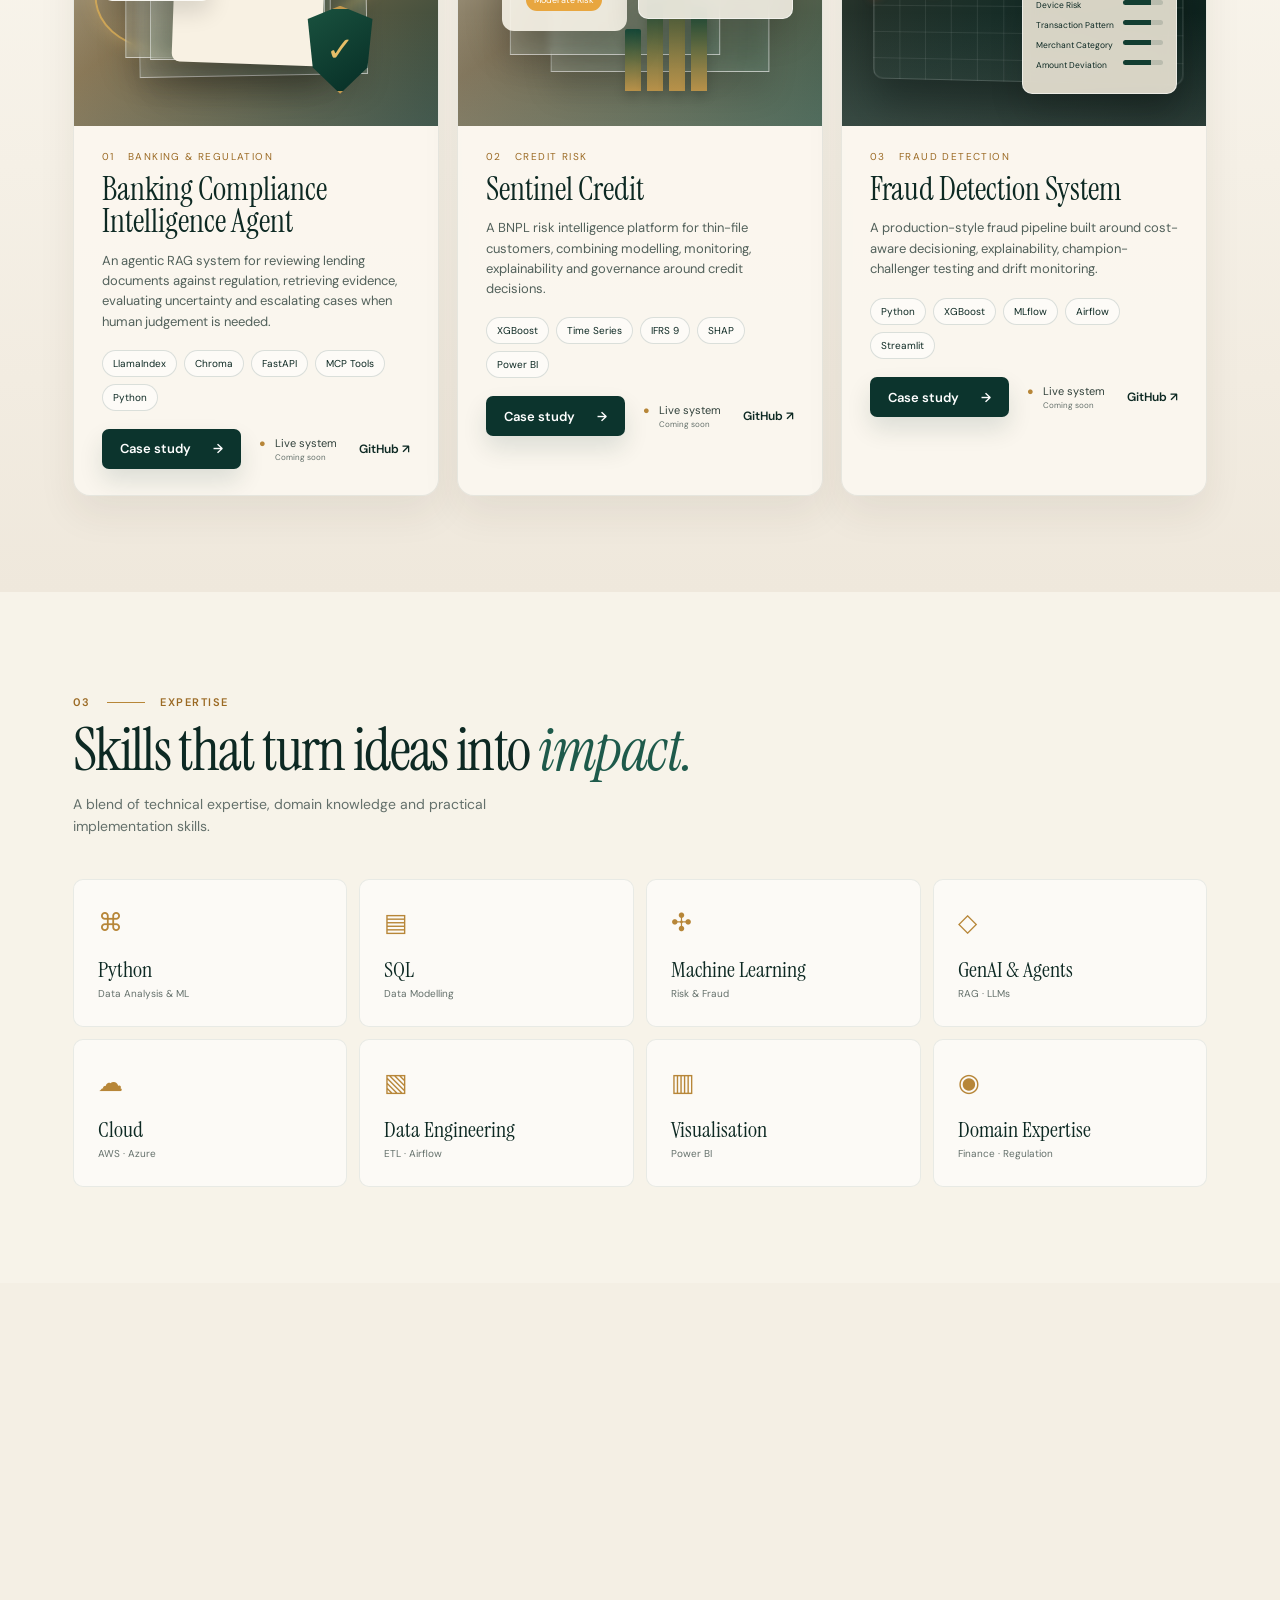
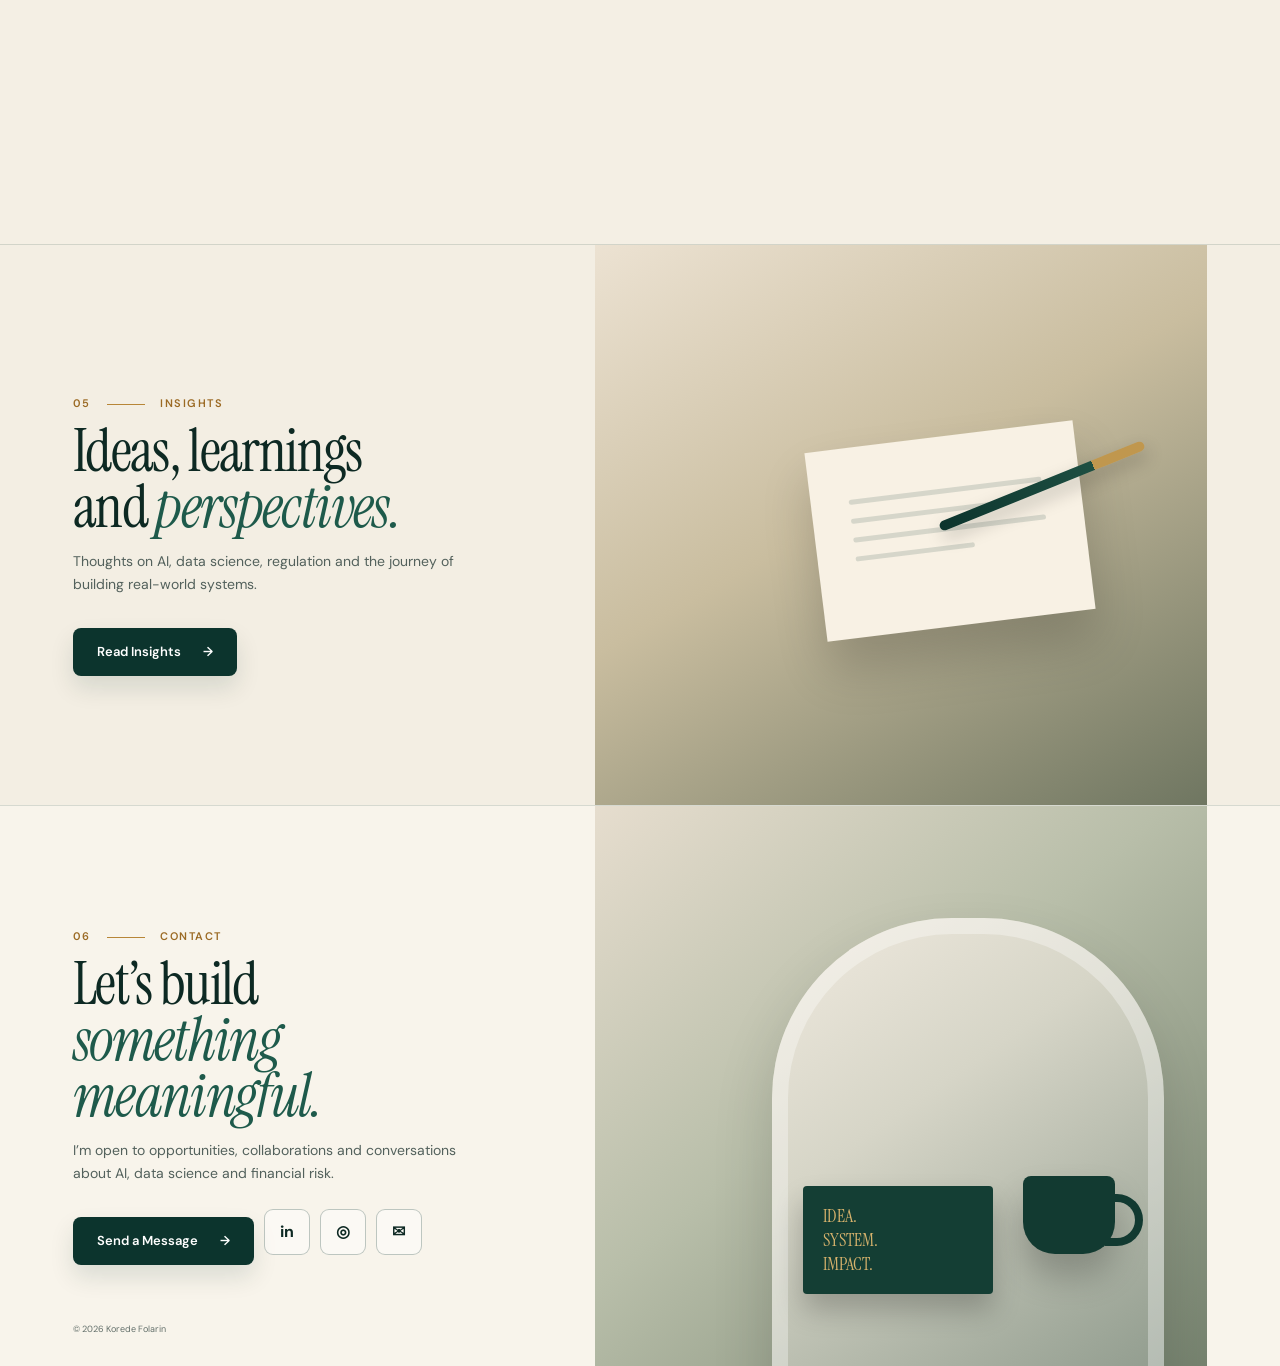
==== commit 79cb3b9a: "Add files via upload" ====
--- a/index.html
+++ b/index.html
@@ -3,207 +3,223 @@
 <head>
   <meta charset="utf-8" />
   <meta name="viewport" content="width=device-width, initial-scale=1" />
-  <meta name="description" content="Korede Folarin, Data Scientist and AI Engineer building reliable intelligent systems for high-stakes decisions." />
-  <title>Korede Folarin | Data Scientist & AI Engineer</title>
+  <meta name="description" content="Korede Folarin, AI Engineer and Data Scientist building reliable intelligent systems for finance, risk and regulation." />
+  <title>Korede Folarin | AI Engineer & Data Scientist</title>
   <link rel="preconnect" href="https://fonts.googleapis.com">
   <link rel="preconnect" href="https://fonts.gstatic.com" crossorigin>
   <link href="https://fonts.googleapis.com/css2?family=DM+Sans:wght@400;500;600;700&family=Instrument+Serif:ital@0;1&display=swap" rel="stylesheet">
   <link rel="stylesheet" href="styles.css" />
 </head>
 <body>
-  <header class="site-header">
+  <a class="skip-link" href="#main">Skip to content</a>
+
+  <header class="site-header" data-header>
     <a class="wordmark" href="#top" aria-label="Korede Folarin home">
-      <span>Korede Folarin</span>
-      <small>AI Engineer & Data Scientist</small>
+      <strong>KOREDE FOLARIN</strong>
+      <span>AI ENGINEER &amp; DATA SCIENTIST</span>
     </a>
 
-    <button class="menu-toggle" aria-label="Open navigation" aria-expanded="false">
+    <button class="menu-toggle" type="button" aria-label="Open navigation" aria-expanded="false" data-menu-toggle>
       <span></span><span></span>
     </button>
 
-    <nav class="main-nav" aria-label="Main navigation">
-      <a class="active" href="#top">Home</a>
-      <a href="#work">Projects</a>
-      <a href="#expertise">Expertise</a>
-      <a href="#about">About</a>
-      <a href="insights.html">Insights</a>
+    <nav class="main-nav" aria-label="Main navigation" data-nav>
+      <a class="active" href="#top">HOME</a>
+      <a href="#work">PROJECTS</a>
+      <a href="#expertise">EXPERTISE</a>
+      <a href="#about">ABOUT</a>
+      <a href="insights.html">INSIGHTS</a>
     </nav>
 
-    <button class="resume-btn" data-cv-placeholder>Resume <span>↓</span></button>
+    <a class="contact-pill" href="#contact">Contact Me <span>→</span></a>
   </header>
 
-  <main id="top">
-    <section class="hero section-ivory">
+  <main id="main">
+    <section id="top" class="hero section-shell">
       <div class="hero-copy reveal">
-        <p class="eyebrow">AI Engineer & Data Scientist</p>
-        <h1>I build <em>intelligent systems</em> for decisions that matter.</h1>
-        <div class="rule"></div>
-        <p class="hero-summary">I design and build reliable, explainable AI systems that solve real problems in finance, risk and compliance.</p>
+        <p class="micro-kicker"><span></span> IDEA&nbsp;&nbsp; SYSTEM IMPLEMENTATION&nbsp;&nbsp; INSIGHT</p>
+        <h1>I turn complex<br>data and regulations<br>into <em>real-world impact.</em></h1>
+        <p class="hero-summary">I design and build AI and data solutions that solve real problems in finance, risk and regulation, from intelligent agents to machine learning systems.</p>
         <div class="hero-actions">
-          <a class="btn btn-primary" href="#work">View selected work <span>→</span></a>
-          <a class="btn btn-ghost" href="#contact">Let's connect <span>→</span></a>
-        </div>
-        <div class="social-row">
-          <a href="https://www.linkedin.com/in/folarinkorede" target="_blank" rel="noopener" aria-label="LinkedIn">in <span>LinkedIn</span></a>
-          <a href="https://github.com/korede-folarin" target="_blank" rel="noopener" aria-label="GitHub">◎ <span>GitHub</span></a>
-          <a href="mailto:korede@koredefolarin.com" aria-label="Email">✉ <span>Email</span></a>
-        </div>
-      </div>
-
-      <div class="hero-visual hero-image-stage" aria-label="Decision intelligence sculpture showing reason, evaluate and decide">
-        <div class="hero-image-motion">
-          <img class="hero-intelligence-image" src="decision-intelligence-hero.png" width="1672" height="941" alt="Abstract glass and gold decision intelligence sculpture with Reason, Evaluate and Decide labels">
-        </div>
-        <div class="hero-image-aura" aria-hidden="true"></div>
-      </div>
-
-      <a class="scroll-cue" href="#work">Scroll to explore <span>⌄</span></a>
-    </section>
-
-    <section id="work" class="work-section">
-      <article class="project-band project-dark reveal">
-        <div class="project-index">01</div>
-        <div class="project-copy">
-          <p class="eyebrow gold">Selected work</p>
-          <h2>Banking Compliance Agent</h2>
-          <p>An agentic RAG system for reviewing lending documents against regulation, retrieving evidence, evaluating uncertainty and escalating cases when human judgement is needed.</p>
-          <div class="project-links">
-            <a href="compliance-agent.html">Case study <span>→</span></a>
-            <span class="disabled-link" title="Live demo will be added later">Live system <span>↗</span></span>
-            <a href="https://github.com/korede-folarin" target="_blank" rel="noopener">GitHub <span>↗</span></a>
-          </div>
-        </div>
-        <div class="project-art compliance-art" aria-hidden="true">
-          <div class="doc-stack">
-            <div></div><div></div><div></div><div></div>
-            <div class="doc-face"><span></span><span></span><span></span><span></span><b>✓</b></div>
-          </div>
-          <div class="signal-lines"></div>
-        </div>
-      </article>
-
-      <article class="project-band project-light reveal">
-        <div class="project-index">02</div>
-        <div class="project-copy">
-          <h2>Sentinel Credit</h2>
-          <p>A BNPL risk intelligence platform for thin-file customers, combining modelling, monitoring, explainability and governance around credit decisions.</p>
-          <div class="project-links">
-            <a href="sentinel-credit.html">Case study <span>→</span></a>
-            <span class="disabled-link" title="Live demo will be added later">Live system <span>↗</span></span>
-            <a href="https://github.com/korede-folarin" target="_blank" rel="noopener">GitHub <span>↗</span></a>
-          </div>
-        </div>
-        <div class="project-art sentinel-art" aria-hidden="true">
-          <div class="terrain-label label-a">Affordability</div>
-          <div class="terrain-label label-b">Income stability</div>
-          <div class="risk-score"><small>Risk score</small><strong>0.62</strong></div>
-          <canvas id="terrainCanvas"></canvas>
-        </div>
-      </article>
-
-      <article class="project-band project-dark reveal">
-        <div class="project-index">03</div>
-        <div class="project-copy">
-          <h2>Fraud Detection System</h2>
-          <p>A production-style fraud pipeline built around cost-aware decisioning, explainability, champion-challenger testing and drift monitoring.</p>
-          <div class="project-links">
-            <a href="fraud-detection.html">Case study <span>→</span></a>
-            <span class="disabled-link" title="Live demo will be added later">Live system <span>↗</span></span>
-            <a href="https://github.com/korede-folarin" target="_blank" rel="noopener">GitHub <span>↗</span></a>
-          </div>
-        </div>
-        <div class="project-art fraud-art" aria-hidden="true">
-          <canvas id="fraudCanvas"></canvas>
-          <span class="fraud-label suspicious">Suspicious</span>
-          <span class="fraud-label legitimate">Legitimate</span>
-        </div>
-      </article>
-
-      <div class="view-all-wrap">
-        <a href="projects.html">View all projects <span>→</span></a>
-      </div>
-    </section>
-
-    <section id="about" class="about-section section-ivory reveal">
-      <div class="about-title">
-        <p class="eyebrow gold">About me</p>
-        <h2>I came to data science through banking, not the other way around.</h2>
-        <div class="rule"></div>
-      </div>
+          <a class="btn btn-primary" href="#work">View My Work <span>→</span></a>
+          <a class="btn btn-secondary" href="#contact">Get In Touch <span>✉</span></a>
+        </div>
+
+        <div class="hero-pillars" aria-label="Core focus areas">
+          <div><i class="pillar-icon chart"></i><span>AI &amp; Machine<br>Learning</span></div>
+          <div><i class="pillar-icon shield"></i><span>Finance &amp;<br>Regulation</span></div>
+          <div><i class="pillar-icon cube"></i><span>End-to-End<br>Implementation</span></div>
+          <div><i class="pillar-icon people"></i><span>Real-World<br>Impact</span></div>
+        </div>
+      </div>
+
+      <div class="hero-stage reveal" aria-label="Decision intelligence sculpture">
+        <div class="hero-aura" aria-hidden="true"></div>
+        <img class="hero-image" src="decision-intelligence-hero.png" width="1672" height="941" alt="Abstract green glass and gold decision-intelligence sculpture" />
+      </div>
+    </section>
+
+    <section class="trusted-strip" aria-label="Trusted technologies">
+      <p>TRUSTED<br>TECHNOLOGIES</p>
+      <div class="tech-row">
+        <span>Python</span><span>AWS</span><span>Azure</span><span>SQL</span><span>LlamaIndex</span><span>Chroma</span><span>FastAPI</span><span>Power BI</span><span>MLflow</span>
+      </div>
+      <div class="location-note"><span>⌖</span><div><strong>BASED IN UK</strong><small>Open to opportunities</small></div></div>
+    </section>
+
+    <section id="work" class="projects-section section-shell reveal">
+      <div class="section-intro projects-intro">
+        <div>
+          <p class="section-number">02 <span></span> MY WORK</p>
+          <h2>Real systems.<br><em>Real impact.</em></h2>
+        </div>
+        <p>A closer look at the systems I have built, combining AI, data and domain knowledge to solve real problems in finance, risk and regulation.</p>
+      </div>
+
+      <div class="project-grid">
+        <article class="project-card project-featured">
+          <div class="project-visual compliance-scene" aria-hidden="true">
+            <div class="scene-orbit"></div>
+            <div class="glass-layer l1"></div><div class="glass-layer l2"></div><div class="glass-layer l3"></div>
+            <div class="document-sheet">
+              <small>Loan Agreement</small>
+              <span></span><span></span><span></span><span></span><span></span>
+            </div>
+            <div class="status-stack">
+              <b class="ok">✓ FCA Compliant</b>
+              <b class="warn">△ Potential Risk</b>
+              <b>▣ Needs Review</b>
+            </div>
+            <div class="scene-shield">✓</div>
+          </div>
+          <div class="project-content">
+            <p class="project-category">01 &nbsp; BANKING &amp; REGULATION</p>
+            <h3>Banking Compliance Intelligence Agent</h3>
+            <p>An agentic RAG system for reviewing lending documents against regulation, retrieving evidence, evaluating uncertainty and escalating cases when human judgement is needed.</p>
+            <div class="tags"><span>LlamaIndex</span><span>Chroma</span><span>FastAPI</span><span>MCP Tools</span><span>Python</span></div>
+            <div class="project-actions">
+              <a class="btn btn-primary" href="compliance-agent.html">Case study <span>→</span></a>
+              <span class="coming-soon">● &nbsp; Live system <small>Coming soon</small></span>
+              <a class="text-action" href="https://github.com/korede-folarin" target="_blank" rel="noopener">GitHub ↗</a>
+            </div>
+          </div>
+        </article>
+
+        <article class="project-card">
+          <div class="project-visual credit-scene" aria-hidden="true">
+            <div class="glass-layer l1"></div><div class="glass-layer l2"></div>
+            <div class="credit-gauge">
+              <small>Credit Risk</small>
+              <strong>620</strong>
+              <i></i>
+              <span>Moderate Risk</span>
+            </div>
+            <div class="factor-card"><small>Key Factors</small><p>Income Stability <i></i></p><p>Repayment Behaviour <i></i></p><p>Thin-file Indicators <i></i></p><p>Affordability Ratio <i></i></p></div>
+            <div class="bar-towers"><i></i><i></i><i></i><i></i></div>
+          </div>
+          <div class="project-content">
+            <p class="project-category">02 &nbsp; CREDIT RISK</p>
+            <h3>Sentinel Credit</h3>
+            <p>A BNPL risk intelligence platform for thin-file customers, combining modelling, monitoring, explainability and governance around credit decisions.</p>
+            <div class="tags"><span>XGBoost</span><span>Time Series</span><span>IFRS 9</span><span>SHAP</span><span>Power BI</span></div>
+            <div class="project-actions">
+              <a class="btn btn-primary" href="sentinel-credit.html">Case study <span>→</span></a>
+              <span class="coming-soon">● &nbsp; Live system <small>Coming soon</small></span>
+              <a class="text-action" href="https://github.com/korede-folarin" target="_blank" rel="noopener">GitHub ↗</a>
+            </div>
+          </div>
+        </article>
+
+        <article class="project-card">
+          <div class="project-visual fraud-scene" aria-hidden="true">
+            <div class="screen-grid"></div>
+            <svg viewBox="0 0 440 210" preserveAspectRatio="none" class="fraud-line" aria-hidden="true"><path d="M0 158 C42 140, 46 125, 78 138 S130 164, 150 103 S205 126, 230 86 S280 46, 302 108 S345 132, 362 67 S406 118, 440 48"/></svg>
+            <div class="fraud-alert"><small>Fraud Risk</small><strong>0.96</strong></div>
+            <div class="factor-card fraud-factors"><small>Model Insight</small><p>Device Risk <i></i></p><p>Transaction Pattern <i></i></p><p>Merchant Category <i></i></p><p>Amount Deviation <i></i></p></div>
+          </div>
+          <div class="project-content">
+            <p class="project-category">03 &nbsp; FRAUD DETECTION</p>
+            <h3>Fraud Detection System</h3>
+            <p>A production-style fraud pipeline built around cost-aware decisioning, explainability, champion-challenger testing and drift monitoring.</p>
+            <div class="tags"><span>Python</span><span>XGBoost</span><span>MLflow</span><span>Airflow</span><span>Streamlit</span></div>
+            <div class="project-actions">
+              <a class="btn btn-primary" href="fraud-detection.html">Case study <span>→</span></a>
+              <span class="coming-soon">● &nbsp; Live system <small>Coming soon</small></span>
+              <a class="text-action" href="https://github.com/korede-folarin" target="_blank" rel="noopener">GitHub ↗</a>
+            </div>
+          </div>
+        </article>
+      </div>
+    </section>
+
+    <section id="expertise" class="expertise-section section-shell reveal">
+      <div class="section-heading compact">
+        <p class="section-number">03 <span></span> EXPERTISE</p>
+        <h2>Skills that turn ideas into <em>impact.</em></h2>
+        <p>A blend of technical expertise, domain knowledge and practical implementation skills.</p>
+      </div>
+      <div class="expertise-grid">
+        <article><span>⌘</span><h3>Python</h3><p>Data Analysis &amp; ML</p></article>
+        <article><span>▤</span><h3>SQL</h3><p>Data Modelling</p></article>
+        <article><span>✣</span><h3>Machine Learning</h3><p>Risk &amp; Fraud</p></article>
+        <article><span>◇</span><h3>GenAI &amp; Agents</h3><p>RAG · LLMs</p></article>
+        <article><span>☁</span><h3>Cloud</h3><p>AWS · Azure</p></article>
+        <article><span>▧</span><h3>Data Engineering</h3><p>ETL · Airflow</p></article>
+        <article><span>▥</span><h3>Visualisation</h3><p>Power BI</p></article>
+        <article><span>◉</span><h3>Domain Expertise</h3><p>Finance · Regulation</p></article>
+      </div>
+    </section>
+
+    <section id="about" class="about-section section-shell reveal">
       <div class="about-copy">
-        <p>Working in credit risk taught me that behind every score, threshold and model is a decision. That perspective now shapes how I build AI systems: not only whether the model works, but whether the system around it can be evaluated, explained, monitored and trusted.</p>
-        <p>My work spans credit risk, fraud detection and agentic AI, with a growing focus on AI engineering and evaluation.</p>
-        <button class="text-link" data-cv-placeholder>Download CV <span>↓</span></button>
-      </div>
-      <div class="about-stats">
-        <div><span class="stat-icon">▣</span><strong>03+</strong><small>Years in financial services</small></div>
-        <div><span class="stat-icon">◇</span><strong>MSc</strong><small>Data Science</small></div>
-        <div><span class="stat-icon">◎</span><strong>UK</strong><small>Open to relocation</small></div>
-      </div>
-    </section>
-
-    <section id="expertise" class="expertise-section reveal">
-      <div class="expertise-heading">
-        <div>
-          <p class="eyebrow gold">What I build</p>
-          <h2>Technical depth, evaluated for the real world.</h2>
-        </div>
-        <p>I combine AI engineering with machine learning and domain knowledge to build systems that are accurate, reliable, explainable and ready to be scrutinised.</p>
-      </div>
-
-      <div class="expertise-tabs" role="tablist" aria-label="Expertise areas">
-        <button class="expertise-tab active" data-expertise="ai" role="tab"><span>◇</span>AI Engineering</button>
-        <button class="expertise-tab" data-expertise="agents" role="tab"><span>⌘</span>Agentic Systems</button>
-        <button class="expertise-tab" data-expertise="eval" role="tab"><span>◈</span>AI Evaluation & Reliability</button>
-        <button class="expertise-tab" data-expertise="ml" role="tab"><span>✣</span>Machine Learning</button>
-        <button class="expertise-tab" data-expertise="ops" role="tab"><span>▱</span>ML / AI Operations</button>
-      </div>
-
-      <div class="expertise-detail" aria-live="polite">
-        <div>
-          <p class="detail-kicker">AI Engineering</p>
-          <h3 id="expertiseTitle">Designing and building end-to-end AI systems.</h3>
-          <p id="expertiseDesc">From retrieval and tool integration to APIs and deployment, with an emphasis on maintainability and production readiness.</p>
-        </div>
-        <ul id="expertiseList">
-          <li>LLMs, RAG and tool integration</li>
-          <li>APIs and service orchestration</li>
-          <li>Evaluation and observability</li>
-          <li>Deployment and monitoring</li>
-        </ul>
-      </div>
-
-      <div class="domain-depth">
-        <span>Domain depth</span>
-        <p>Credit Risk / Fraud / Financial Regulation / Responsible Automated Decisioning</p>
-      </div>
-    </section>
-
-    <section id="contact" class="contact-section reveal">
-      <div class="contact-wave" aria-hidden="true"><canvas id="waveCanvas"></canvas></div>
+        <p class="section-number">04 <span></span> ABOUT</p>
+        <h2>More than<br><em>a Data Scientist.</em></h2>
+        <p>I came to data science through banking. Working in credit risk taught me that behind every score, threshold and model is a decision. That perspective now shapes how I build AI systems: not only whether the model works, but whether the system around it can be evaluated, explained, monitored and trusted.</p>
+        <a class="btn btn-primary" href="#contact">Read My Story <span>→</span></a>
+      </div>
+      <div class="about-visual" aria-hidden="true">
+        <div class="about-arch"></div>
+        <div class="about-desk">
+          <div class="mini-screen">DATA<br>AI<br>RISK</div>
+          <div class="gold-orb"></div>
+        </div>
+      </div>
+    </section>
+
+    <section class="insights-section section-shell reveal">
+      <div class="insights-copy">
+        <p class="section-number">05 <span></span> INSIGHTS</p>
+        <h2>Ideas, learnings<br>and <em>perspectives.</em></h2>
+        <p>Thoughts on AI, data science, regulation and the journey of building real-world systems.</p>
+        <a class="btn btn-primary" href="insights.html">Read Insights <span>→</span></a>
+      </div>
+      <div class="journal-visual" aria-hidden="true">
+        <div class="journal"><span></span><span></span><span></span><span></span></div>
+        <div class="pen"></div>
+      </div>
+    </section>
+
+    <section id="contact" class="contact-section section-shell reveal">
       <div class="contact-copy">
-        <h2>Building AI is one thing.<br>Building AI you can <em>trust</em> is another.</h2>
-        <a class="btn btn-gold" href="mailto:korede@koredefolarin.com">Let's talk <span>→</span></a>
-      </div>
-      <div class="contact-meta">
-        <a href="mailto:korede@koredefolarin.com">✉ korede@koredefolarin.com</a>
-        <a href="https://www.linkedin.com/in/folarinkorede" target="_blank" rel="noopener">in LinkedIn</a>
-        <a href="https://github.com/korede-folarin" target="_blank" rel="noopener">◎ GitHub</a>
+        <p class="section-number">06 <span></span> CONTACT</p>
+        <h2>Let’s build<br><em>something meaningful.</em></h2>
+        <p>I’m open to opportunities, collaborations and conversations about AI, data science and financial risk.</p>
+        <div class="contact-actions">
+          <a class="btn btn-primary" href="mailto:korede@koredefolarin.com">Send a Message <span>→</span></a>
+          <a class="social-icon" href="https://www.linkedin.com/in/folarinkorede" target="_blank" rel="noopener" aria-label="LinkedIn">in</a>
+          <a class="social-icon" href="https://github.com/korede-folarin" target="_blank" rel="noopener" aria-label="GitHub">◎</a>
+          <a class="social-icon" href="mailto:korede@koredefolarin.com" aria-label="Email">✉</a>
+        </div>
+      </div>
+      <div class="contact-visual" aria-hidden="true">
+        <div class="contact-arch"></div>
+        <div class="contact-cup"></div>
+        <div class="contact-book"><span>IDEA.</span><span>SYSTEM.</span><span>IMPACT.</span></div>
       </div>
       <p class="copyright">© 2026 Korede Folarin</p>
     </section>
   </main>
 
-  <div class="cv-modal" role="dialog" aria-modal="true" aria-labelledby="cvTitle" hidden>
-    <div class="cv-modal-card">
-      <button class="cv-close" aria-label="Close">×</button>
-      <p class="eyebrow gold">Resume</p>
-      <h2 id="cvTitle">CV coming next.</h2>
-      <p>The site is ready for your final CV. When we choose the version, this button will download the PDF directly.</p>
-      <button class="btn btn-primary cv-close-secondary">Got it</button>
-    </div>
-  </div>
-
-  <script type="module" src="script.js"></script>
+  <script src="script.js" defer></script>
 </body>
 </html>
--- a/styles.css
+++ b/styles.css
@@ -1,123 +1,72 @@
 :root{
-  --forest:#0b2b24;
-  --forest-2:#123a31;
-  --forest-3:#1f4e42;
-  --sage:#93a99f;
-  --sage-soft:#dce3df;
-  --ivory:#f3efe6;
-  --ivory-2:#ece7dc;
-  --gold:#b99958;
-  --gold-soft:#d8c18c;
-  --ink:#0d2822;
-  --muted:#66746e;
-  --white:#faf8f3;
-  --line:rgba(13,40,34,.16);
-  --shadow:0 22px 60px rgba(10,35,29,.16);
-  --serif:"Instrument Serif", Georgia, serif;
-  --sans:"DM Sans", Arial, sans-serif;
+  --cream:#f4efe4;
+  --cream-2:#ebe2d2;
+  --paper:#fbf7ef;
+  --forest:#0c342d;
+  --forest-2:#123f35;
+  --forest-3:#1e5a4b;
+  --sage:#90a89c;
+  --gold:#b78638;
+  --gold-2:#d6b26c;
+  --ink:#0d2923;
+  --muted:#64706b;
+  --line:rgba(12,52,45,.14);
+  --line-strong:rgba(12,52,45,.26);
+  --shadow:0 30px 70px rgba(33,45,39,.12);
 }
 
 *{box-sizing:border-box}
 html{scroll-behavior:smooth}
-body{margin:0;background:var(--ivory);color:var(--ink);font-family:var(--sans);font-size:16px;line-height:1.55;overflow-x:hidden}
+body{margin:0;background:var(--cream);color:var(--ink);font-family:"DM Sans",sans-serif;-webkit-font-smoothing:antialiased;overflow-x:hidden}
 a{color:inherit;text-decoration:none}
+img{max-width:100%;display:block}
 button{font:inherit}
+::selection{background:var(--gold-2);color:var(--forest)}
 
-.site-header{
-  position:fixed;z-index:50;top:0;left:0;right:0;
-  height:82px;padding:0 clamp(24px,4.5vw,80px);
-  display:grid;grid-template-columns:1fr auto 1fr;align-items:center;
-  background:rgba(243,239,230,.82);backdrop-filter:blur(18px);border-bottom:1px solid rgba(13,40,34,.05)
-}
-.wordmark{justify-self:start;display:flex;flex-direction:column;line-height:1.05;text-transform:uppercase;letter-spacing:.08em}
-.wordmark span{font-size:14px;font-weight:700}
-.wordmark small{font-size:9px;margin-top:5px;letter-spacing:.14em;font-weight:500;opacity:.72}
-.main-nav{display:flex;gap:clamp(26px,3vw,54px);align-items:center;text-transform:uppercase;font-size:11px;letter-spacing:.09em;font-weight:600}
-.main-nav a{position:relative;padding:30px 0}
-.main-nav a::after{content:"";position:absolute;left:50%;bottom:18px;width:4px;height:4px;border-radius:50%;background:var(--gold);transform:translateX(-50%) scale(0);transition:.25s}
-.main-nav a:hover::after,.main-nav a.active::after{transform:translateX(-50%) scale(1)}
-.resume-btn{justify-self:end;border:1px solid rgba(13,40,34,.35);border-radius:4px;padding:13px 20px;background:transparent;text-transform:uppercase;font-size:11px;letter-spacing:.08em;cursor:pointer}
-.resume-btn:hover{background:var(--forest);color:var(--ivory)}
-.menu-toggle{display:none;border:0;background:transparent;width:42px;height:42px;position:relative}
-.menu-toggle span{position:absolute;width:24px;height:1px;background:var(--forest);left:9px;transition:.25s}.menu-toggle span:first-child{top:16px}.menu-toggle span:last-child{top:24px}
+.skip-link{position:absolute;left:-999px;top:0;background:var(--forest);color:#fff;padding:10px 14px;z-index:999}.skip-link:focus{left:10px;top:10px}
 
-.section-ivory{background:radial-gradient(circle at 65% 42%,rgba(160,179,169,.23),transparent 32%),linear-gradient(135deg,#f7f3eb 0%,#ebe9df 100%)}
-.hero{min-height:100svh;padding:150px clamp(28px,5vw,88px) 74px;display:grid;grid-template-columns:minmax(420px,.9fr) minmax(520px,1.1fr);gap:clamp(20px,4vw,90px);align-items:center;position:relative;overflow:hidden}
-.hero::before,.hero::after{content:"";position:absolute;width:340px;height:340px;border:1px solid rgba(185,153,88,.12);border-radius:48% 52% 42% 58%;filter:blur(.2px);pointer-events:none}
-.hero::before{left:-230px;top:110px;transform:rotate(25deg)}.hero::after{right:-240px;bottom:40px;transform:rotate(-18deg)}
-.hero-copy{z-index:2;max-width:760px}
-.eyebrow{text-transform:uppercase;font-size:11px;letter-spacing:.18em;font-weight:600;margin:0 0 22px}.eyebrow.gold{color:var(--gold)}
-.hero h1,.about-title h2,.contact-copy h2,.expertise-heading h2,.project-copy h2{font-family:var(--serif);font-weight:400;line-height:.96;margin:0}
-.hero h1{font-size:clamp(58px,6.1vw,106px);letter-spacing:-.032em;max-width:790px}
-.hero h1 em,.contact-copy h2 em{color:var(--forest-3);font-weight:400}
-.rule{width:42px;height:2px;background:var(--gold);margin:30px 0}
-.hero-summary{max-width:560px;font-size:clamp(15px,1.15vw,19px);color:#2f453f}
-.hero-actions{display:flex;gap:16px;flex-wrap:wrap;margin-top:34px}
-.btn{display:inline-flex;align-items:center;justify-content:center;gap:28px;padding:15px 22px;border-radius:4px;text-transform:uppercase;font-size:11px;letter-spacing:.06em;font-weight:700;border:1px solid transparent;cursor:pointer;transition:.25s}
-.btn-primary{background:var(--forest);color:var(--ivory)}.btn-primary:hover{background:var(--forest-3);transform:translateY(-2px)}
-.btn-ghost{border-color:rgba(13,40,34,.25);background:rgba(255,255,255,.18)}.btn-ghost:hover{background:rgba(255,255,255,.5)}
-.social-row{display:flex;gap:28px;margin-top:42px;font-size:13px}.social-row a{display:flex;gap:9px;align-items:center}.social-row a>span{opacity:.75}.social-row a:hover>span{opacity:1}
-.hero-visual{height:min(72vh,720px);min-height:520px;position:relative;display:flex;align-items:center;justify-content:center;z-index:1;perspective:1200px}
-.hero-image-stage{overflow:visible}
-.hero-image-motion{position:absolute;inset:-2% -5% -2% -5%;display:flex;align-items:center;justify-content:center;z-index:2;transform-style:preserve-3d;will-change:transform;animation:heroFloat 7.5s ease-in-out infinite}
-.hero-intelligence-image{display:block;width:100%;height:auto;max-width:none;object-fit:contain;filter:drop-shadow(0 28px 38px rgba(13,40,34,.12));transform:translateZ(0);image-rendering:auto;user-select:none;-webkit-user-drag:none}
-.hero-image-aura{position:absolute;width:68%;aspect-ratio:1;border-radius:50%;background:radial-gradient(circle,rgba(196,164,106,.20),rgba(35,83,71,.10) 42%,transparent 72%);filter:blur(34px);z-index:0;bottom:4%;left:17%;animation:auraPulse 5.8s ease-in-out infinite}
-@keyframes heroFloat{0%,100%{transform:translate3d(0,0,0) rotateX(0deg) rotateY(0deg)}50%{transform:translate3d(0,-10px,0) rotateX(.5deg) rotateY(-.8deg)}}
-@keyframes auraPulse{0%,100%{opacity:.62;transform:scale(.96)}50%{opacity:1;transform:scale(1.05)}}
-.scroll-cue{position:absolute;left:50%;bottom:22px;transform:translateX(-50%);font-size:10px;text-transform:uppercase;letter-spacing:.16em;display:flex;flex-direction:column;align-items:center;gap:8px}.scroll-cue span{font-size:19px}
+.site-header{height:76px;display:grid;grid-template-columns:1fr auto 1fr;align-items:center;padding:0 clamp(24px,5.7vw,90px);position:sticky;top:0;z-index:100;background:rgba(244,239,228,.84);backdrop-filter:blur(18px);border-bottom:1px solid rgba(12,52,45,.08)}
+.wordmark{justify-self:start;line-height:1}.wordmark strong{display:block;font-size:15px;letter-spacing:.035em}.wordmark span{display:block;margin-top:5px;font-size:8px;letter-spacing:.14em;color:var(--muted)}
+.main-nav{display:flex;align-items:center;gap:38px;font-size:12px;font-weight:600;letter-spacing:.06em}.main-nav a{position:relative;padding:28px 0 25px}.main-nav a::after{content:"";position:absolute;left:50%;bottom:14px;width:5px;height:5px;border-radius:50%;background:var(--gold);opacity:0;transform:translateX(-50%)}.main-nav a:hover::after,.main-nav a.active::after{opacity:1}
+.contact-pill{justify-self:end;border:1px solid var(--line-strong);border-radius:999px;padding:10px 18px;font-size:12px;background:rgba(251,247,239,.58);transition:.25s ease}.contact-pill:hover{background:var(--forest);color:#fff;border-color:var(--forest);transform:translateY(-1px)}
+.menu-toggle{display:none;background:none;border:0;width:42px;height:42px;padding:10px}.menu-toggle span{display:block;height:1px;background:var(--ink);margin:6px 0}
 
-.work-section{background:var(--ivory)}
-.project-band{min-height:440px;padding:64px clamp(28px,5vw,88px);display:grid;grid-template-columns:90px minmax(300px,.7fr) minmax(420px,1.3fr);gap:28px;align-items:center;overflow:hidden;position:relative}
-.project-dark{background:radial-gradient(circle at 80% 45%,rgba(35,83,71,.6),transparent 40%),linear-gradient(90deg,#07241f,#0d322a);color:var(--ivory)}
-.project-light{background:linear-gradient(110deg,#f5f1e8,#e8e7de);color:var(--ink)}
-.project-index{font-family:var(--serif);font-size:76px;color:var(--gold);align-self:start;line-height:1;margin-top:12px}.project-light .project-index{color:var(--forest)}
-.project-copy{max-width:500px;z-index:2}.project-copy h2{font-size:clamp(38px,3.2vw,58px);line-height:1.02}.project-copy p{margin:18px 0 26px;max-width:470px;font-size:15px;opacity:.82}
-.project-links{display:flex;gap:26px;flex-wrap:wrap;text-transform:uppercase;font-size:10px;letter-spacing:.08em;font-weight:700}.project-links a,.disabled-link{display:flex;gap:9px;align-items:center}.project-links a:hover{color:var(--gold-soft)}.disabled-link{opacity:.45;cursor:not-allowed}
-.project-art{height:310px;position:relative;min-width:0}
-.compliance-art{display:flex;align-items:center;justify-content:center}
-.doc-stack{position:relative;width:220px;height:255px;perspective:900px;animation:floatStack 6s ease-in-out infinite}.doc-stack>div{position:absolute;inset:18px 12px;border:1px solid rgba(216,193,140,.45);border-radius:8px;background:rgba(255,255,255,.04);box-shadow:0 0 30px rgba(185,153,88,.08);transform-origin:center}.doc-stack>div:nth-child(1){transform:translateX(-44px) scale(.88)}.doc-stack>div:nth-child(2){transform:translateX(-28px) scale(.92)}.doc-stack>div:nth-child(3){transform:translateX(-12px) scale(.96)}.doc-stack>div:nth-child(4){transform:translateX(4px)}
-.doc-stack .doc-face{background:linear-gradient(145deg,rgba(249,246,236,.94),rgba(226,227,214,.82));color:var(--forest);padding:42px 30px;display:flex;flex-direction:column;gap:13px;transform:translateX(20px);box-shadow:0 20px 50px rgba(0,0,0,.25)}.doc-face span{height:5px;border-radius:20px;background:rgba(13,40,34,.18)}.doc-face span:nth-child(2){width:72%}.doc-face span:nth-child(3){width:82%}.doc-face span:nth-child(4){width:61%}.doc-face b{position:absolute;right:18px;bottom:18px;font-size:35px;color:var(--gold)}
-.signal-lines{position:absolute;left:0;top:50%;width:45%;height:150px;transform:translateY(-50%);background:repeating-radial-gradient(ellipse at right center,rgba(216,193,140,.55) 0 1px,transparent 1px 13px);mask-image:linear-gradient(90deg,transparent,#000);opacity:.6;animation:signalPulse 3s ease-in-out infinite}
-.sentinel-art canvas,.fraud-art canvas{width:100%;height:100%;display:block}.terrain-label,.risk-score{position:absolute;z-index:2;background:rgba(247,243,235,.74);backdrop-filter:blur(10px);border:1px solid rgba(13,40,34,.08);padding:7px 10px;font-size:9px;text-transform:uppercase;letter-spacing:.06em}.label-a{left:20%;top:23%}.label-b{left:52%;top:14%}.risk-score{right:6%;top:11%;display:flex;flex-direction:column}.risk-score strong{font:34px var(--serif)}.risk-score small{font-size:8px;letter-spacing:.08em}
-.fraud-art{overflow:hidden}.fraud-label{position:absolute;right:2%;font-size:9px;text-transform:uppercase;letter-spacing:.08em;font-weight:700}.suspicious{top:24%;color:#d6724d}.legitimate{bottom:24%;color:var(--sage-soft)}
-.view-all-wrap{padding:24px clamp(28px,5vw,88px) 34px;background:var(--forest);color:var(--ivory);text-align:right}.view-all-wrap a{font-size:12px;text-transform:uppercase;letter-spacing:.08em}.view-all-wrap a:hover{color:var(--gold-soft)}
+.section-shell{padding-left:clamp(24px,5.7vw,90px);padding-right:clamp(24px,5.7vw,90px)}
+.micro-kicker,.section-number{font-size:11px;letter-spacing:.14em;color:#9b6a24;font-weight:600}.micro-kicker span{display:inline-block;width:5px;height:5px;border-radius:50%;background:var(--gold);vertical-align:middle;margin-right:10px}.section-number span{display:inline-block;width:38px;height:1px;background:var(--gold);vertical-align:middle;margin:0 11px}
 
-.about-section{padding:90px clamp(28px,5vw,88px);display:grid;grid-template-columns:1.15fr .9fr .65fr;gap:clamp(40px,6vw,100px);align-items:center}
-.about-title h2{font-size:clamp(44px,4.5vw,76px);line-height:1.02}.about-copy{font-size:15px}.about-copy p{margin:0 0 20px}.text-link{border:0;padding:0;background:transparent;text-transform:uppercase;font-size:10px;letter-spacing:.08em;font-weight:700;cursor:pointer}.text-link:hover{color:var(--gold)}
-.about-stats{border-left:1px solid var(--line);padding-left:40px;display:flex;flex-direction:column;gap:28px}.about-stats>div{display:grid;grid-template-columns:44px 1fr;grid-template-rows:auto auto;column-gap:15px;align-items:center}.stat-icon{grid-row:1/3;width:44px;height:44px;border:1px solid rgba(13,40,34,.14);border-radius:50%;display:grid;place-items:center}.about-stats strong{font:38px var(--serif);line-height:1}.about-stats small{font-size:10px;text-transform:uppercase;letter-spacing:.05em;color:var(--muted)}
+.hero{min-height:calc(100vh - 76px);display:grid;grid-template-columns:minmax(0,44%) minmax(0,56%);align-items:center;position:relative;overflow:hidden;background:radial-gradient(circle at 72% 42%,rgba(255,255,255,.76),transparent 30%),linear-gradient(110deg,#f7f2e8 0%,#f0eadf 55%,#e9e6dd 100%)}
+.hero::before{content:"";position:absolute;inset:0;background:linear-gradient(135deg,rgba(255,255,255,.45),transparent 35%),radial-gradient(circle at 10% 0%,rgba(255,255,255,.65),transparent 24%);pointer-events:none}
+.hero-copy{z-index:2;padding:56px 0 40px}.hero h1{font-family:"Instrument Serif",serif;font-size:clamp(54px,5.1vw,82px);font-weight:400;line-height:.94;letter-spacing:-.035em;margin:24px 0 24px;max-width:760px}.hero h1 em,.section-intro h2 em,.section-heading h2 em,.about-section h2 em,.insights-section h2 em,.contact-section h2 em{font-weight:400;color:var(--forest-3)}
+.hero-summary{font-size:16px;line-height:1.65;color:#34443e;max-width:590px}.hero-actions{display:flex;gap:14px;margin-top:28px}.btn{display:inline-flex;align-items:center;gap:22px;justify-content:center;min-height:48px;padding:0 24px;border-radius:8px;font-size:13px;font-weight:600;transition:.25s ease}.btn-primary{background:var(--forest);color:#fff;box-shadow:0 12px 24px rgba(12,52,45,.12)}.btn-primary:hover{background:#082720;transform:translateY(-2px)}.btn-secondary{border:1px solid var(--line-strong);background:rgba(255,255,255,.25)}.btn-secondary:hover{background:#fff}
+.hero-pillars{display:grid;grid-template-columns:repeat(4,minmax(0,1fr));gap:0;margin-top:54px;max-width:640px}.hero-pillars>div{display:flex;align-items:flex-start;gap:12px;padding-right:20px;border-right:1px solid var(--line)}.hero-pillars>div:last-child{border-right:0}.hero-pillars span{font-size:11px;line-height:1.35}.pillar-icon{width:32px;height:32px;position:relative;display:block;flex:0 0 auto}.pillar-icon::before,.pillar-icon::after{content:"";position:absolute;border:2px solid var(--gold);border-radius:4px}.pillar-icon.chart::before{inset:8px 4px 5px 7px;border-top:0;border-right:0}.pillar-icon.chart::after{width:3px;height:14px;left:11px;bottom:6px;border:0;border-left:2px solid var(--gold);box-shadow:7px -4px 0 -1px var(--gold),14px -10px 0 -1px var(--gold)}.pillar-icon.shield::before{width:19px;height:22px;left:6px;top:4px;border-radius:50% 50% 55% 55%;clip-path:polygon(50% 0,100% 18%,88% 72%,50% 100%,12% 72%,0 18%)}.pillar-icon.cube::before{width:20px;height:20px;left:6px;top:5px;transform:rotate(30deg)}.pillar-icon.people::before{width:8px;height:8px;border-radius:50%;left:6px;top:5px;box-shadow:12px 0 0 -1px transparent}.pillar-icon.people::after{width:24px;height:13px;border-radius:14px 14px 4px 4px;left:4px;bottom:4px}
+.hero-stage{min-width:0;position:relative;height:100%;display:flex;align-items:center;justify-content:center}.hero-image{width:min(980px,110%);max-width:none;filter:saturate(.96) contrast(1.02);transform:translateX(2%);animation:floatHero 8s ease-in-out infinite;position:relative;z-index:2}.hero-aura{position:absolute;width:74%;aspect-ratio:1;border-radius:50%;background:radial-gradient(circle,rgba(255,255,255,.86),rgba(209,214,197,.22) 45%,transparent 70%);filter:blur(22px)}
+@keyframes floatHero{50%{transform:translate(2%,-8px)}}
 
-.expertise-section{padding:82px clamp(28px,5vw,88px) 74px;background:linear-gradient(180deg,#dce3df,#cad5cf);position:relative}
-.expertise-heading{display:grid;grid-template-columns:1fr .85fr;gap:10vw;align-items:end;margin-bottom:42px}.expertise-heading h2{font-size:clamp(42px,4vw,66px)}.expertise-heading>p{max-width:580px;color:#40544e}
-.expertise-tabs{display:grid;grid-template-columns:repeat(5,1fr);border:1px solid rgba(13,40,34,.12);background:rgba(255,255,255,.16)}
-.expertise-tab{min-height:150px;border:0;border-right:1px solid rgba(13,40,34,.12);background:transparent;color:var(--ink);padding:26px 18px;cursor:pointer;font-size:13px;font-weight:600;display:flex;flex-direction:column;gap:15px;align-items:center;justify-content:center;text-align:center;transition:.25s}.expertise-tab:last-child{border-right:0}.expertise-tab span{font-size:25px}.expertise-tab:hover,.expertise-tab.active{background:var(--forest);color:var(--ivory)}
-.expertise-detail{display:grid;grid-template-columns:1fr 1fr;gap:8vw;padding:40px 0 18px}.detail-kicker{text-transform:uppercase;font-size:10px;letter-spacing:.12em;color:var(--gold);margin:0 0 10px}.expertise-detail h3{font-family:var(--serif);font-weight:400;font-size:34px;margin:0 0 10px}.expertise-detail p{max-width:580px;margin:0;color:#40544e}.expertise-detail ul{display:grid;grid-template-columns:1fr 1fr;gap:16px 34px;margin:0;padding:6px 0 0;list-style:none}.expertise-detail li{position:relative;padding-left:22px;font-size:13px}.expertise-detail li::before{content:"✓";position:absolute;left:0;color:var(--gold);font-weight:700}
-.domain-depth{margin-top:22px;padding-top:22px;border-top:1px solid rgba(13,40,34,.14);display:flex;gap:30px;align-items:center}.domain-depth span{text-transform:uppercase;font-size:10px;letter-spacing:.12em;color:var(--gold);font-weight:700}.domain-depth p{margin:0;font-size:13px}
+.trusted-strip{min-height:108px;padding:20px clamp(24px,5.7vw,90px);display:grid;grid-template-columns:150px 1fr auto;align-items:center;gap:24px;border-top:1px solid var(--line);border-bottom:1px solid var(--line);background:rgba(248,244,235,.72)}.trusted-strip>p{font-size:10px;letter-spacing:.15em;color:#9b6a24}.tech-row{display:flex;gap:clamp(20px,3vw,48px);align-items:center;flex-wrap:wrap}.tech-row span{font-size:11px;color:#3d4a45}.location-note{display:flex;align-items:center;gap:10px;padding-left:28px;border-left:1px solid var(--line)}.location-note>span{font-size:28px;color:var(--gold)}.location-note strong,.location-note small{display:block}.location-note strong{font-size:10px;letter-spacing:.12em}.location-note small{font-size:10px;color:var(--muted);margin-top:3px}
 
-.contact-section{min-height:430px;padding:80px clamp(28px,5vw,88px) 36px;background:linear-gradient(110deg,#08261f,#0c332a);color:var(--ivory);position:relative;display:grid;grid-template-columns:1fr 1fr;grid-template-rows:1fr auto;overflow:hidden}.contact-copy{z-index:2;align-self:center}.contact-copy h2{font-size:clamp(48px,4.7vw,78px);line-height:1.02;max-width:860px}.contact-copy h2 em{color:var(--gold-soft)}.btn-gold{background:var(--gold);color:#102b24;margin-top:28px}.btn-gold:hover{background:var(--gold-soft);transform:translateY(-2px)}
-.contact-wave{position:absolute;right:0;top:0;width:60%;height:100%;opacity:.85}.contact-wave canvas{width:100%;height:100%}.contact-meta{z-index:2;grid-column:1/2;display:flex;gap:28px;align-items:end;font-size:11px;flex-wrap:wrap}.copyright{z-index:2;grid-column:2/3;justify-self:end;align-self:end;margin:0;font-size:10px;opacity:.7}
+.projects-section{padding-top:80px;padding-bottom:96px;background:linear-gradient(180deg,#f4efe4,#f8f4eb 40%,#efe8dc)}.section-intro{display:grid;grid-template-columns:1fr 1fr;align-items:end;gap:60px;margin-bottom:44px}.section-intro h2,.section-heading h2,.about-section h2,.insights-section h2,.contact-section h2{font-family:"Instrument Serif",serif;font-weight:400;font-size:clamp(48px,4.6vw,74px);line-height:.95;letter-spacing:-.028em;margin:14px 0 0}.section-intro>p{max-width:530px;font-size:16px;line-height:1.6;color:#41504a;padding-bottom:8px}
+.project-grid{display:grid;grid-template-columns:repeat(3,1fr);gap:18px}.project-card{background:rgba(251,247,239,.92);border:1px solid rgba(12,52,45,.08);border-radius:17px;overflow:hidden;box-shadow:0 18px 38px rgba(56,45,28,.07);transition:.35s ease}.project-card:hover{transform:translateY(-5px);box-shadow:0 30px 54px rgba(56,45,28,.12)}.project-visual{height:325px;position:relative;overflow:hidden;background:radial-gradient(circle at 65% 30%,rgba(255,232,183,.74),transparent 24%),linear-gradient(145deg,#d9d5c2 0%,#806e4c 48%,#233f35 100%);isolation:isolate}.project-visual::after{content:"";position:absolute;inset:auto 0 0;height:35%;background:linear-gradient(transparent,rgba(246,239,224,.15));z-index:-1}.project-content{padding:24px 28px 26px}.project-category{font-size:10px;letter-spacing:.14em;color:#9b6a24;margin:0 0 10px}.project-content h3{font-family:"Instrument Serif",serif;font-size:32px;font-weight:400;line-height:1.02;margin:0 0 12px}.project-content>p:not(.project-category){font-size:13px;line-height:1.55;color:#52615b;min-height:62px}.tags{display:flex;gap:7px;flex-wrap:wrap;margin:18px 0}.tags span{font-size:10px;padding:6px 10px;border-radius:999px;border:1px solid var(--line);background:rgba(255,255,255,.55)}.project-actions{display:flex;align-items:center;gap:18px;margin-top:10px;flex-wrap:wrap}.project-actions .btn{min-height:40px;border-radius:7px;padding:0 18px}.coming-soon{font-size:11px;color:#31413b}.coming-soon::first-letter{color:var(--gold)}.coming-soon small{display:block;font-size:8px;color:var(--muted);margin-left:16px;margin-top:2px}.text-action{font-size:12px;font-weight:600;margin-left:auto}
 
-.cv-modal[hidden]{display:none}.cv-modal{position:fixed;inset:0;z-index:100;background:rgba(5,24,20,.7);backdrop-filter:blur(8px);display:grid;place-items:center;padding:20px}.cv-modal-card{width:min(540px,100%);background:var(--ivory);padding:42px;box-shadow:var(--shadow);position:relative}.cv-modal-card h2{font:52px var(--serif);margin:0 0 16px}.cv-close{position:absolute;right:18px;top:12px;border:0;background:transparent;font-size:28px;cursor:pointer}.cv-close-secondary{margin-top:18px}
+/* Pure CSS premium project scenes: crisp at every screen size */
+.glass-layer{position:absolute;border:1px solid rgba(255,255,255,.55);background:linear-gradient(145deg,rgba(255,255,255,.24),rgba(30,88,70,.16));box-shadow:inset 0 0 25px rgba(255,255,255,.12),0 20px 30px rgba(0,0,0,.12);backdrop-filter:blur(4px)}
+.compliance-scene .l1{width:240px;height:220px;right:18%;top:55px;transform:rotateY(-18deg) rotateZ(-1deg)}.compliance-scene .l2{width:210px;height:210px;right:22%;top:47px;transform:translateX(-25px) rotateY(12deg)}.compliance-scene .l3{width:175px;height:200px;right:31%;top:59px}.scene-orbit{position:absolute;width:320px;height:170px;right:8%;top:75px;border:2px solid rgba(218,174,90,.9);border-radius:50%;transform:rotate(-18deg);box-shadow:0 0 18px rgba(255,214,128,.3)}.document-sheet{position:absolute;z-index:4;width:150px;height:205px;right:31%;top:58px;background:#f8f1e3;border-radius:8px;padding:18px;box-shadow:0 22px 40px rgba(0,0,0,.22);transform:rotate(2deg)}.document-sheet small{font-family:"Instrument Serif",serif;font-size:15px}.document-sheet span{display:block;height:4px;background:rgba(30,54,46,.16);border-radius:4px;margin-top:12px}.document-sheet span:nth-child(3){width:72%}.document-sheet span:nth-child(5){width:84%}.status-stack{position:absolute;z-index:5;left:8%;top:75px;display:grid;gap:10px}.status-stack b{font-size:10px;font-weight:500;padding:10px 12px;background:rgba(250,246,237,.83);border:1px solid rgba(255,255,255,.65);border-radius:9px;box-shadow:0 12px 22px rgba(0,0,0,.12);backdrop-filter:blur(8px)}.status-stack .ok{color:#1d6f51}.status-stack .warn{color:#a55f19}.scene-shield{position:absolute;z-index:6;right:17%;bottom:32px;width:72px;height:88px;display:grid;place-items:center;color:#e6be68;font-size:34px;background:linear-gradient(145deg,#1a523f,#062d25);border:3px solid #c3984d;clip-path:polygon(50% 0,95% 15%,88% 70%,50% 100%,12% 70%,5% 15%);filter:drop-shadow(0 18px 12px rgba(0,0,0,.28))}
+.credit-scene{background:radial-gradient(circle at 53% 35%,rgba(255,218,146,.86),transparent 26%),linear-gradient(145deg,#d8d0bd,#786c52 48%,#345647)}.credit-scene .l1{width:230px;height:205px;right:13%;top:66px;transform:rotateY(-18deg)}.credit-scene .l2{width:220px;height:200px;left:13%;top:54px;transform:rotateY(17deg)}.credit-gauge{position:absolute;left:12%;top:80px;z-index:4;width:125px;height:150px;background:rgba(248,243,232,.9);border-radius:12px;padding:14px;text-align:center;box-shadow:0 20px 38px rgba(0,0,0,.18)}.credit-gauge small{display:block;font-size:10px}.credit-gauge strong{display:block;font-family:"Instrument Serif",serif;font-size:45px;margin-top:16px}.credit-gauge i{display:block;width:92px;height:44px;border:10px solid #2f7c5e;border-bottom:0;border-radius:100px 100px 0 0;margin:-48px auto 8px;transform:rotate(-5deg);border-right-color:#e6a43f}.credit-gauge span{font-size:9px;background:#e8a63f;color:white;border-radius:999px;padding:5px 8px}.factor-card{position:absolute;right:8%;top:80px;z-index:5;width:155px;background:rgba(249,244,234,.87);border:1px solid rgba(255,255,255,.55);border-radius:10px;padding:13px;box-shadow:0 18px 34px rgba(0,0,0,.14);backdrop-filter:blur(9px)}.factor-card small{font-size:10px;font-weight:600}.factor-card p{font-size:8.5px;margin:9px 0;display:flex;justify-content:space-between}.factor-card p i{width:8px;height:8px;background:#e39a2f;border-radius:50%}.bar-towers{position:absolute;bottom:35px;left:46%;display:flex;align-items:end;gap:6px}.bar-towers i{width:16px;background:linear-gradient(#184e3d,#b89149);border-radius:2px 2px 0 0;box-shadow:0 5px 12px rgba(0,0,0,.18)}.bar-towers i:nth-child(1){height:62px}.bar-towers i:nth-child(2){height:96px}.bar-towers i:nth-child(3){height:130px}.bar-towers i:nth-child(4){height:84px}
+.fraud-scene{background:radial-gradient(circle at 70% 40%,rgba(255,97,50,.22),transparent 25%),linear-gradient(145deg,#403e32,#172d27 56%,#071d19)}.screen-grid{position:absolute;inset:42px 7% 44px;background:linear-gradient(rgba(255,255,255,.08) 1px,transparent 1px),linear-gradient(90deg,rgba(255,255,255,.08) 1px,transparent 1px);background-size:27px 27px;border:1px solid rgba(255,255,255,.16);border-radius:10px;transform:perspective(700px) rotateY(-8deg);box-shadow:0 26px 40px rgba(0,0,0,.28)}.fraud-line{position:absolute;z-index:2;left:8%;top:58px;width:68%;height:178px;overflow:visible}.fraud-line path{fill:none;stroke:#ff6a42;stroke-width:4;filter:drop-shadow(0 0 8px #ff542f)}.fraud-alert{position:absolute;z-index:4;right:8%;top:60px;background:linear-gradient(135deg,#7d170f,#c62d1a);color:#fff;border:1px solid rgba(255,166,128,.62);border-radius:9px;padding:10px 20px;box-shadow:0 0 28px rgba(255,77,42,.35)}.fraud-alert small,.fraud-alert strong{display:block}.fraud-alert small{font-size:9px}.fraud-alert strong{font-size:20px}.fraud-factors{right:8%;top:155px;background:rgba(242,235,219,.88)}.fraud-factors p i{width:40px;height:5px;border-radius:99px;background:linear-gradient(90deg,#123d31 70%,rgba(20,55,45,.15) 70%)}
 
-.reveal{opacity:0;transform:translateY(24px);transition:opacity .7s ease,transform .7s ease}.reveal.visible{opacity:1;transform:none}
-@keyframes floatStack{0%,100%{transform:translateY(0) rotate(-1deg)}50%{transform:translateY(-10px) rotate(1deg)}}
-@keyframes signalPulse{0%,100%{opacity:.35;transform:translateY(-50%) scaleX(.95)}50%{opacity:.8;transform:translateY(-50%) scaleX(1.04)}}
+.expertise-section{padding-top:92px;padding-bottom:96px;background:#f7f3e9}.section-heading.compact{max-width:620px}.section-heading.compact>p:last-child{font-size:14px;color:var(--muted);line-height:1.6;max-width:500px}.expertise-grid{display:grid;grid-template-columns:repeat(4,1fr);gap:12px;margin-top:42px}.expertise-grid article{background:rgba(255,255,255,.57);border:1px solid rgba(12,52,45,.08);border-radius:10px;padding:26px 24px;min-height:145px;transition:.25s}.expertise-grid article:hover{transform:translateY(-3px);background:#fff;box-shadow:0 20px 35px rgba(38,50,43,.07)}.expertise-grid article>span{font-size:25px;color:var(--gold)}.expertise-grid h3{font-family:"Instrument Serif",serif;font-size:22px;font-weight:400;margin:16px 0 3px}.expertise-grid p{font-size:10px;color:var(--muted);margin:0}
+
+.about-section,.insights-section,.contact-section{display:grid;grid-template-columns:46% 54%;min-height:560px;align-items:stretch;padding-top:0;padding-bottom:0;border-top:1px solid var(--line);overflow:hidden}.about-copy,.insights-copy,.contact-copy{padding:92px 8vw 82px 0;align-self:center}.about-copy>p:not(.section-number),.insights-copy>p:not(.section-number),.contact-copy>p:not(.section-number){color:#53615c;font-size:14px;line-height:1.65;max-width:560px}.about-copy .btn,.insights-copy .btn,.contact-copy .btn{margin-top:18px}.about-visual,.journal-visual,.contact-visual{position:relative;min-height:560px;background:linear-gradient(140deg,#ddd5c6,#b6b8a6 38%,#7d806a 100%);overflow:hidden}.about-arch,.contact-arch{position:absolute;width:64%;height:92%;right:7%;bottom:-12%;background:linear-gradient(145deg,#f0eadf,#d6d5c7 36%,#879486);border-radius:180px 180px 0 0;box-shadow:inset 0 0 0 16px rgba(255,255,255,.32),0 30px 60px rgba(0,0,0,.15)}.about-desk{position:absolute;right:5%;bottom:0;width:75%;height:36%;background:linear-gradient(180deg,#e7dcc9,#d0c0a4);border-radius:12px 0 0 0;box-shadow:0 -15px 40px rgba(0,0,0,.1)}.mini-screen{position:absolute;width:190px;height:120px;background:#0d3028;color:#d1ad62;right:28%;top:-86px;padding:24px;font-family:"Instrument Serif",serif;font-size:22px;line-height:1.2;box-shadow:0 24px 40px rgba(0,0,0,.25);transform:perspective(500px) rotateY(-8deg)}.gold-orb{position:absolute;width:64px;height:64px;border-radius:50%;background:radial-gradient(circle at 35% 30%,#f7de95,#9b6a24 52%,#4f3315);right:15%;top:-30px;box-shadow:0 18px 26px rgba(0,0,0,.2)}
+.insights-section{background:#f3eee3}.journal-visual{background:linear-gradient(150deg,#ece2d2,#c9bd9f 45%,#6f7661)}.journal{position:absolute;width:270px;height:190px;background:#f8f1e4;right:20%;top:34%;transform:rotate(-7deg);box-shadow:0 30px 50px rgba(0,0,0,.18);padding:38px}.journal span{display:block;height:5px;background:rgba(12,52,45,.14);border-radius:99px;margin:14px 0}.journal span:nth-child(2){width:76%}.journal span:nth-child(4){width:62%}.pen{position:absolute;width:220px;height:10px;background:linear-gradient(90deg,#0c342d,#1e4f42 75%,#c0974e 75%);right:9%;top:42%;transform:rotate(-22deg);border-radius:8px;box-shadow:0 8px 18px rgba(0,0,0,.22)}
+.contact-section{background:#f8f4eb;position:relative}.contact-actions{display:flex;gap:10px;align-items:center;flex-wrap:wrap}.social-icon{width:46px;height:46px;border-radius:9px;border:1px solid var(--line-strong);display:grid;place-items:center;background:rgba(255,255,255,.45);font-weight:700}.contact-visual{background:linear-gradient(140deg,#e6ddce,#b8bea9 45%,#76836f)}.contact-cup{position:absolute;width:92px;height:78px;border-radius:8px 8px 32px 32px;background:#123a31;right:15%;bottom:20%;box-shadow:0 22px 34px rgba(0,0,0,.22)}.contact-cup::after{content:"";position:absolute;width:30px;height:36px;border:8px solid #123a31;border-left:0;right:-28px;top:18px;border-radius:0 30px 30px 0}.contact-book{position:absolute;right:35%;bottom:13%;width:190px;background:#143e34;color:#d6b26c;padding:18px 20px;border-radius:4px;box-shadow:0 16px 28px rgba(0,0,0,.22)}.contact-book span{display:block;font-family:"Instrument Serif",serif;font-size:18px}.copyright{position:absolute;bottom:22px;left:clamp(24px,5.7vw,90px);font-size:9px;color:var(--muted)}
+
+.reveal{opacity:0;transform:translateY(22px);transition:opacity .75s ease,transform .75s ease}.reveal.visible{opacity:1;transform:none}
 
 @media (max-width:1100px){
-  .site-header{grid-template-columns:1fr auto}.main-nav{display:none;position:absolute;top:82px;left:0;right:0;background:rgba(243,239,230,.98);padding:28px;flex-direction:column;gap:0;border-bottom:1px solid var(--line)}.main-nav.open{display:flex}.main-nav a{padding:14px}.resume-btn{display:none}.menu-toggle{display:block;justify-self:end}.menu-toggle.open span:first-child{top:20px;transform:rotate(45deg)}.menu-toggle.open span:last-child{top:20px;transform:rotate(-45deg)}
-  .hero{grid-template-columns:1fr;min-height:auto;padding-top:130px}.hero-copy{max-width:850px}.hero h1{font-size:clamp(62px,9vw,92px)}.hero-visual{height:560px;min-height:0}.hero-image-motion{inset:0 -4%}.callout{right:5%}.scroll-cue{display:none}
-  .project-band{grid-template-columns:70px 1fr;min-height:0}.project-art{grid-column:1/3;height:330px;margin-top:6px}.project-copy{max-width:none}.about-section{grid-template-columns:1fr 1fr}.about-stats{grid-column:1/3;border-left:0;border-top:1px solid var(--line);padding:28px 0 0;display:grid;grid-template-columns:repeat(3,1fr)}
-  .expertise-tabs{grid-template-columns:repeat(3,1fr)}.expertise-tab{border-bottom:1px solid rgba(13,40,34,.12)}
+  .main-nav{gap:22px}.hero{grid-template-columns:48% 52%}.hero h1{font-size:58px}.hero-pillars{grid-template-columns:repeat(2,1fr);gap:18px}.hero-pillars>div:nth-child(2){border-right:0}.trusted-strip{grid-template-columns:120px 1fr}.location-note{display:none}.project-grid{grid-template-columns:1fr 1fr}.project-card:first-child{grid-column:1/-1}.expertise-grid{grid-template-columns:repeat(2,1fr)}
 }
 
-@media (max-width:700px){
-  body{font-size:15px}.site-header{height:70px;padding:0 20px}.wordmark span{font-size:12px}.wordmark small{font-size:8px}.main-nav{top:70px}
-  .hero{padding:108px 20px 46px;gap:10px}.hero h1{font-size:clamp(52px,15.5vw,74px);line-height:.92}.hero-summary{font-size:14px}.hero-actions{display:grid;grid-template-columns:1fr 1fr}.btn{padding:14px 12px;gap:12px;font-size:9px}.social-row{gap:20px}.social-row a>span{display:none}.hero-visual{height:auto;min-height:0;aspect-ratio:1.16/1;margin:18px -18px 0}.hero-image-motion{inset:0 -11%;animation-duration:8.5s}.hero-intelligence-image{width:112%;max-width:none}.callout{width:auto;padding:7px 10px;background:rgba(243,239,230,.75);backdrop-filter:blur(8px);border:1px solid rgba(13,40,34,.1);right:auto}.callout::before,.callout::after{display:none}.callout span{display:none}.callout-1{left:8%;top:17%}.callout-2{right:8%;left:auto;top:42%}.callout-3{left:16%;top:72%}
-  .project-band{padding:46px 20px;grid-template-columns:54px 1fr;gap:14px}.project-index{font-size:52px}.project-copy h2{font-size:40px}.project-copy p{font-size:13px}.project-links{gap:16px;font-size:9px}.project-art{height:250px;grid-column:1/3}.sentinel-art{height:270px}.view-all-wrap{padding:20px}
-  .about-section{padding:66px 20px;grid-template-columns:1fr}.about-title h2{font-size:52px}.about-copy{font-size:14px}.about-stats{grid-column:auto;grid-template-columns:1fr;border-top:1px solid var(--line);padding-top:26px;gap:18px}
-  .expertise-section{padding:64px 20px}.expertise-heading{grid-template-columns:1fr;gap:18px}.expertise-heading h2{font-size:46px}.expertise-tabs{display:flex;overflow-x:auto;scroll-snap-type:x mandatory;margin-right:-20px;padding-right:20px}.expertise-tab{min-width:190px;scroll-snap-align:start;border-right:1px solid rgba(13,40,34,.12)}.expertise-detail{grid-template-columns:1fr;gap:26px}.expertise-detail ul{grid-template-columns:1fr}.domain-depth{align-items:flex-start;flex-direction:column;gap:7px}
-  .contact-section{min-height:520px;padding:64px 20px 24px;grid-template-columns:1fr;grid-template-rows:1fr auto auto}.contact-copy h2{font-size:50px}.contact-wave{width:100%;opacity:.5}.contact-meta{grid-column:1;gap:16px;flex-direction:column;align-items:flex-start}.copyright{grid-column:1;justify-self:start;margin-top:18px}.cv-modal-card{padding:34px 24px}.cv-modal-card h2{font-size:44px}
+@media (max-width:760px){
+  .site-header{height:66px;grid-template-columns:1fr auto;padding:0 20px}.contact-pill{display:none}.menu-toggle{display:block;justify-self:end}.main-nav{display:none;position:absolute;top:66px;left:0;right:0;background:rgba(244,239,228,.98);padding:20px;flex-direction:column;gap:0;border-bottom:1px solid var(--line)}.main-nav.open{display:flex}.main-nav a{width:100%;padding:14px 0}.main-nav a::after{left:0;bottom:7px;transform:none}.section-shell{padding-left:20px;padding-right:20px}.hero{grid-template-columns:1fr;min-height:auto;padding-top:40px}.hero-copy{padding:28px 0 0}.hero h1{font-size:52px}.hero-summary{font-size:14px}.hero-stage{min-height:380px}.hero-image{width:125%;transform:none}.hero-pillars{grid-template-columns:repeat(2,1fr);margin-top:36px}.trusted-strip{grid-template-columns:1fr;padding:22px 20px}.trusted-strip>p{display:none}.tech-row{gap:16px}.section-intro{grid-template-columns:1fr;gap:14px}.section-intro h2,.section-heading h2,.about-section h2,.insights-section h2,.contact-section h2{font-size:52px}.section-intro>p{font-size:14px}.project-grid{grid-template-columns:1fr}.project-card:first-child{grid-column:auto}.project-visual{height:270px}.project-content h3{font-size:29px}.text-action{margin-left:0}.expertise-grid{grid-template-columns:1fr 1fr}.about-section,.insights-section,.contact-section{grid-template-columns:1fr;min-height:auto;padding:0}.about-copy,.insights-copy,.contact-copy{padding:70px 20px}.about-visual,.journal-visual,.contact-visual{min-height:390px}.copyright{left:20px}.status-stack{left:4%}.document-sheet{right:24%}.factor-card{right:5%}
 }
 
-@media (prefers-reduced-motion:reduce){*{scroll-behavior:auto!important}.reveal{transition:none}.doc-stack,.signal-lines{animation:none!important}}
-
-@media (prefers-reduced-motion: reduce){.hero-image-motion,.hero-image-aura{animation:none!important}.hero-image-motion{transform:none!important}}
+@media (prefers-reduced-motion:reduce){html{scroll-behavior:auto}.hero-image{animation:none}.reveal{transition:none;opacity:1;transform:none}.project-card,.btn{transition:none}}
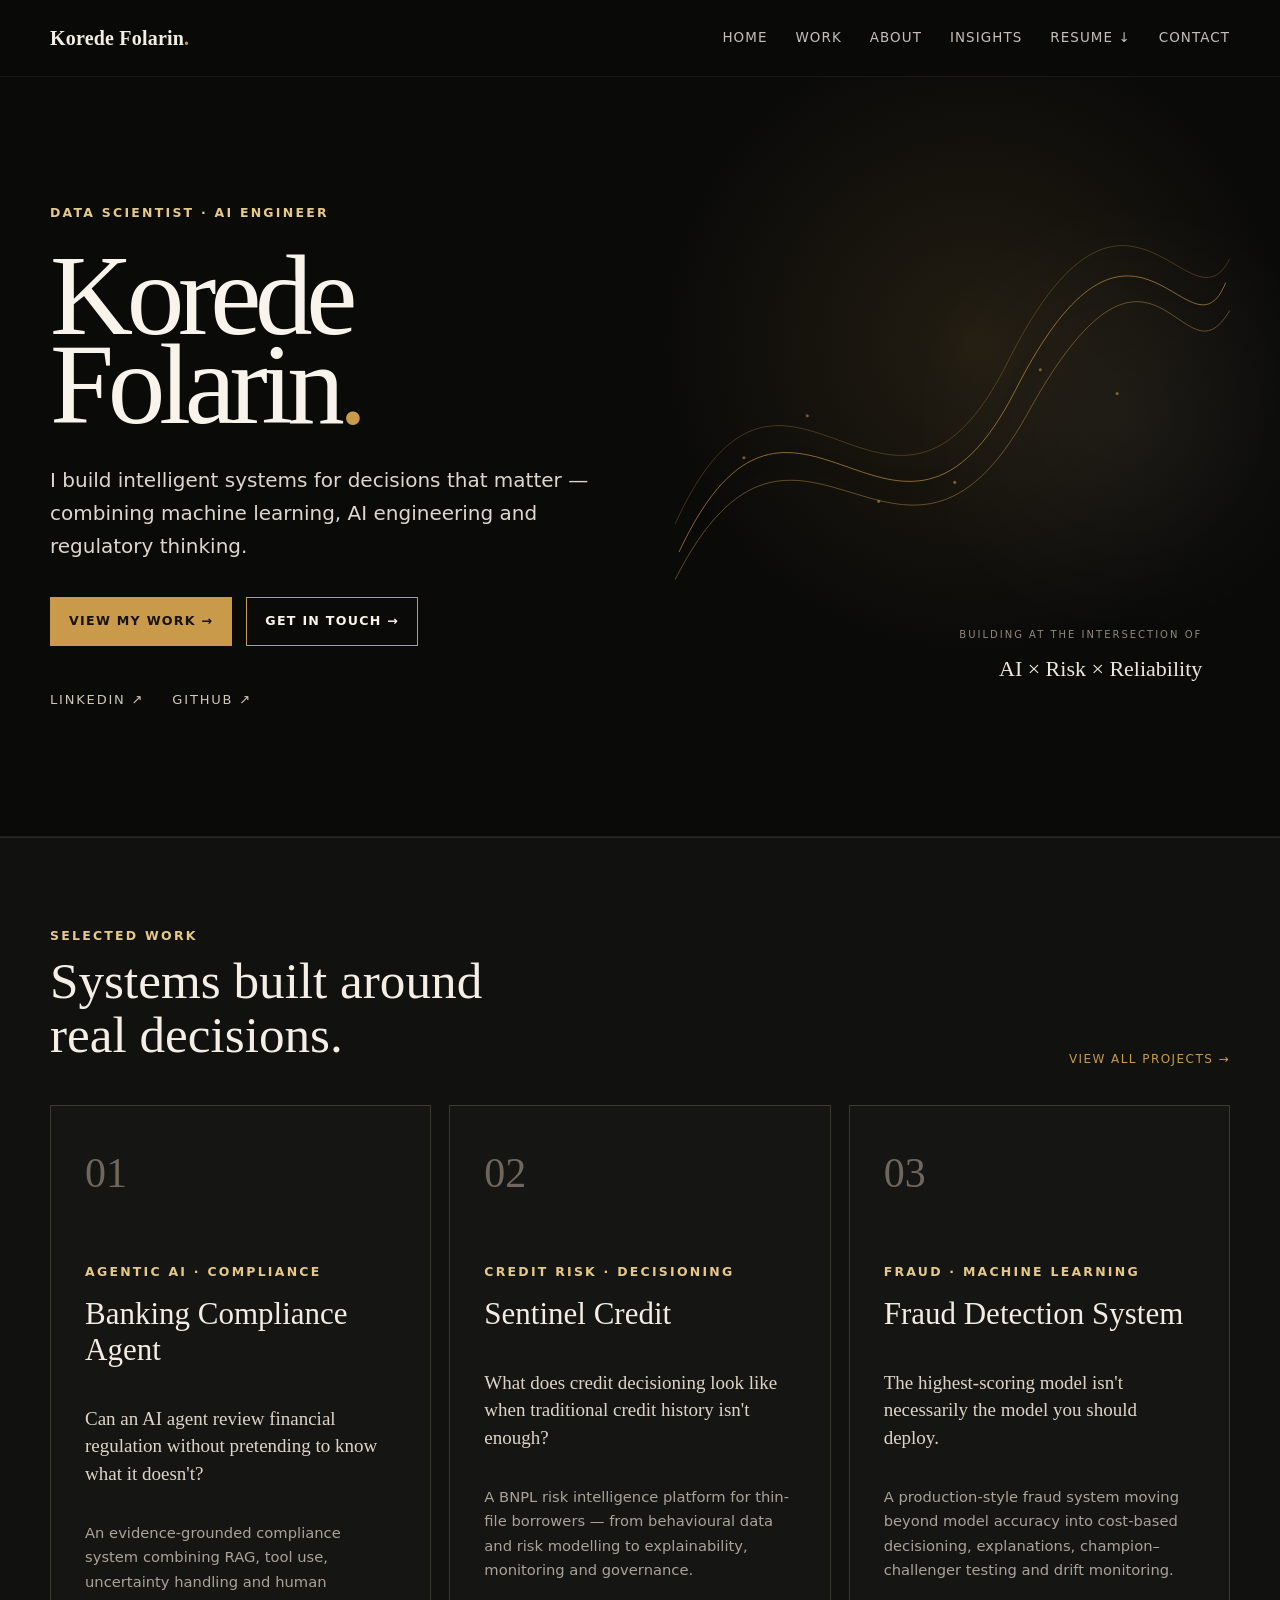
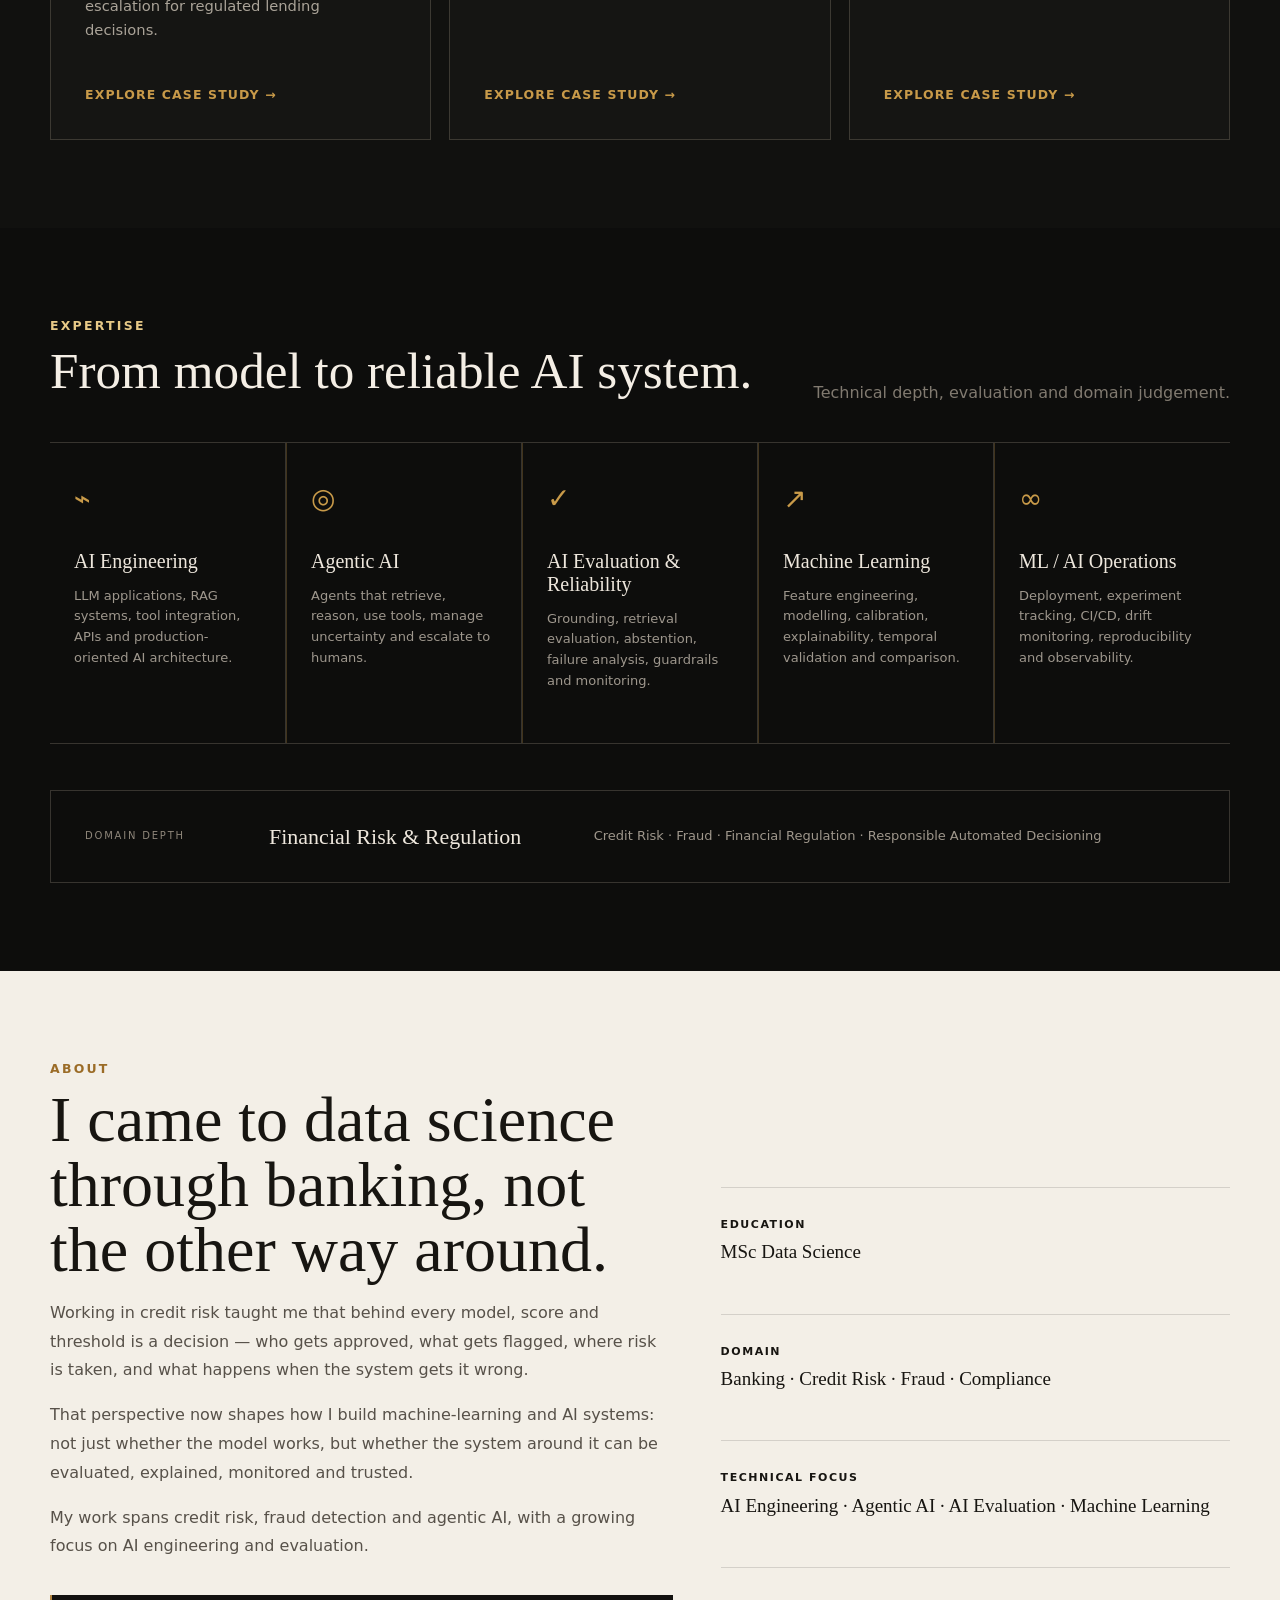
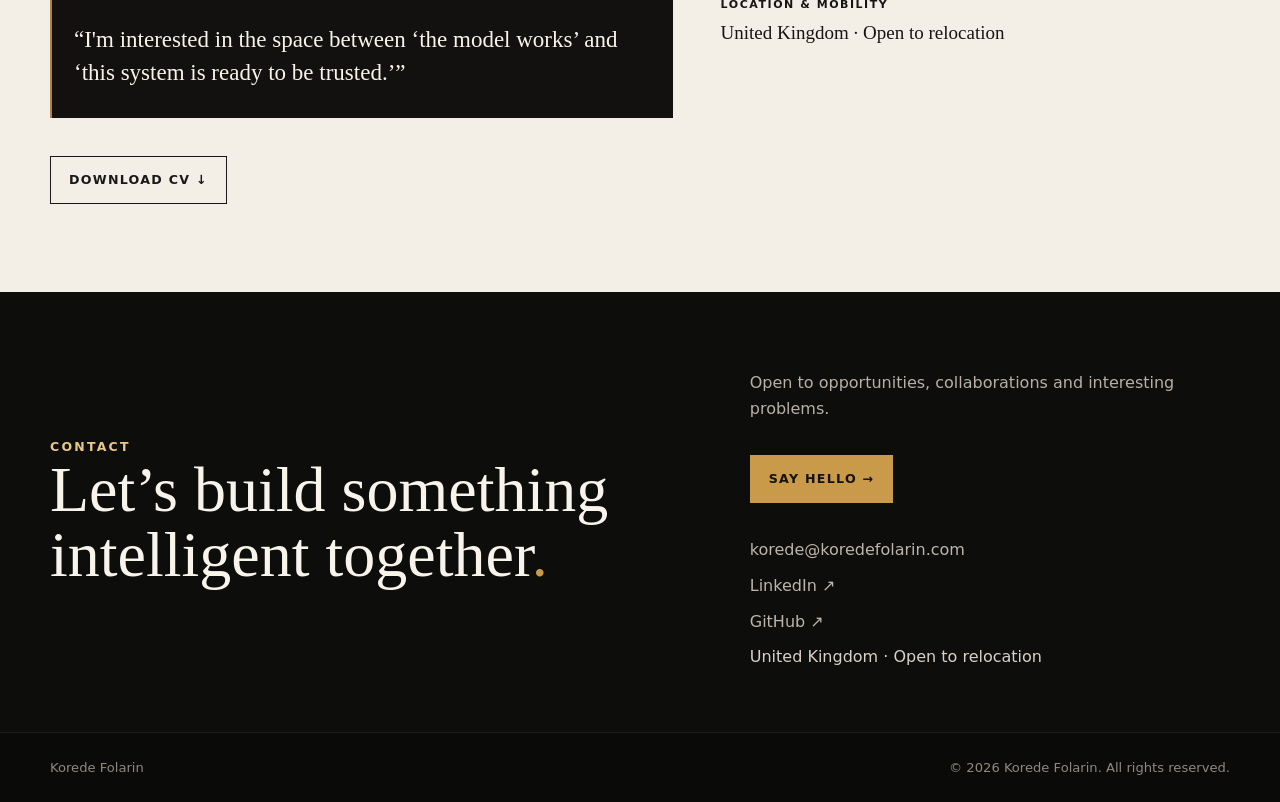
==== commit 726b6fd9: "Add files via upload" ====
--- a/index.html
+++ b/index.html
@@ -1,225 +1,35 @@
 <!doctype html>
 <html lang="en">
 <head>
-  <meta charset="utf-8" />
-  <meta name="viewport" content="width=device-width, initial-scale=1" />
-  <meta name="description" content="Korede Folarin, AI Engineer and Data Scientist building reliable intelligent systems for finance, risk and regulation." />
-  <title>Korede Folarin | AI Engineer & Data Scientist</title>
-  <link rel="preconnect" href="https://fonts.googleapis.com">
-  <link rel="preconnect" href="https://fonts.gstatic.com" crossorigin>
-  <link href="https://fonts.googleapis.com/css2?family=DM+Sans:wght@400;500;600;700&family=Instrument+Serif:ital@0;1&display=swap" rel="stylesheet">
-  <link rel="stylesheet" href="styles.css" />
+<meta charset="utf-8"><meta name="viewport" content="width=device-width,initial-scale=1">
+<title>Korede Folarin — Data Scientist & AI Engineer</title>
+<meta name="description" content="Korede Folarin — Data Scientist and AI Engineer building reliable AI and machine-learning systems for high-stakes decisions.">
+<link rel="stylesheet" href="styles.css">
 </head>
 <body>
-  <a class="skip-link" href="#main">Skip to content</a>
-
-  <header class="site-header" data-header>
-    <a class="wordmark" href="#top" aria-label="Korede Folarin home">
-      <strong>KOREDE FOLARIN</strong>
-      <span>AI ENGINEER &amp; DATA SCIENTIST</span>
-    </a>
-
-    <button class="menu-toggle" type="button" aria-label="Open navigation" aria-expanded="false" data-menu-toggle>
-      <span></span><span></span>
-    </button>
-
-    <nav class="main-nav" aria-label="Main navigation" data-nav>
-      <a class="active" href="#top">HOME</a>
-      <a href="#work">PROJECTS</a>
-      <a href="#expertise">EXPERTISE</a>
-      <a href="#about">ABOUT</a>
-      <a href="insights.html">INSIGHTS</a>
-    </nav>
-
-    <a class="contact-pill" href="#contact">Contact Me <span>→</span></a>
-  </header>
-
-  <main id="main">
-    <section id="top" class="hero section-shell">
-      <div class="hero-copy reveal">
-        <p class="micro-kicker"><span></span> IDEA&nbsp;&nbsp; SYSTEM IMPLEMENTATION&nbsp;&nbsp; INSIGHT</p>
-        <h1>I turn complex<br>data and regulations<br>into <em>real-world impact.</em></h1>
-        <p class="hero-summary">I design and build AI and data solutions that solve real problems in finance, risk and regulation, from intelligent agents to machine learning systems.</p>
-        <div class="hero-actions">
-          <a class="btn btn-primary" href="#work">View My Work <span>→</span></a>
-          <a class="btn btn-secondary" href="#contact">Get In Touch <span>✉</span></a>
-        </div>
-
-        <div class="hero-pillars" aria-label="Core focus areas">
-          <div><i class="pillar-icon chart"></i><span>AI &amp; Machine<br>Learning</span></div>
-          <div><i class="pillar-icon shield"></i><span>Finance &amp;<br>Regulation</span></div>
-          <div><i class="pillar-icon cube"></i><span>End-to-End<br>Implementation</span></div>
-          <div><i class="pillar-icon people"></i><span>Real-World<br>Impact</span></div>
-        </div>
-      </div>
-
-      <div class="hero-stage reveal" aria-label="Decision intelligence sculpture">
-        <div class="hero-aura" aria-hidden="true"></div>
-        <img class="hero-image" src="decision-intelligence-hero.png" width="1672" height="941" alt="Abstract green glass and gold decision-intelligence sculpture" />
-      </div>
-    </section>
-
-    <section class="trusted-strip" aria-label="Trusted technologies">
-      <p>TRUSTED<br>TECHNOLOGIES</p>
-      <div class="tech-row">
-        <span>Python</span><span>AWS</span><span>Azure</span><span>SQL</span><span>LlamaIndex</span><span>Chroma</span><span>FastAPI</span><span>Power BI</span><span>MLflow</span>
-      </div>
-      <div class="location-note"><span>⌖</span><div><strong>BASED IN UK</strong><small>Open to opportunities</small></div></div>
-    </section>
-
-    <section id="work" class="projects-section section-shell reveal">
-      <div class="section-intro projects-intro">
-        <div>
-          <p class="section-number">02 <span></span> MY WORK</p>
-          <h2>Real systems.<br><em>Real impact.</em></h2>
-        </div>
-        <p>A closer look at the systems I have built, combining AI, data and domain knowledge to solve real problems in finance, risk and regulation.</p>
-      </div>
-
-      <div class="project-grid">
-        <article class="project-card project-featured">
-          <div class="project-visual compliance-scene" aria-hidden="true">
-            <div class="scene-orbit"></div>
-            <div class="glass-layer l1"></div><div class="glass-layer l2"></div><div class="glass-layer l3"></div>
-            <div class="document-sheet">
-              <small>Loan Agreement</small>
-              <span></span><span></span><span></span><span></span><span></span>
-            </div>
-            <div class="status-stack">
-              <b class="ok">✓ FCA Compliant</b>
-              <b class="warn">△ Potential Risk</b>
-              <b>▣ Needs Review</b>
-            </div>
-            <div class="scene-shield">✓</div>
-          </div>
-          <div class="project-content">
-            <p class="project-category">01 &nbsp; BANKING &amp; REGULATION</p>
-            <h3>Banking Compliance Intelligence Agent</h3>
-            <p>An agentic RAG system for reviewing lending documents against regulation, retrieving evidence, evaluating uncertainty and escalating cases when human judgement is needed.</p>
-            <div class="tags"><span>LlamaIndex</span><span>Chroma</span><span>FastAPI</span><span>MCP Tools</span><span>Python</span></div>
-            <div class="project-actions">
-              <a class="btn btn-primary" href="compliance-agent.html">Case study <span>→</span></a>
-              <span class="coming-soon">● &nbsp; Live system <small>Coming soon</small></span>
-              <a class="text-action" href="https://github.com/korede-folarin" target="_blank" rel="noopener">GitHub ↗</a>
-            </div>
-          </div>
-        </article>
-
-        <article class="project-card">
-          <div class="project-visual credit-scene" aria-hidden="true">
-            <div class="glass-layer l1"></div><div class="glass-layer l2"></div>
-            <div class="credit-gauge">
-              <small>Credit Risk</small>
-              <strong>620</strong>
-              <i></i>
-              <span>Moderate Risk</span>
-            </div>
-            <div class="factor-card"><small>Key Factors</small><p>Income Stability <i></i></p><p>Repayment Behaviour <i></i></p><p>Thin-file Indicators <i></i></p><p>Affordability Ratio <i></i></p></div>
-            <div class="bar-towers"><i></i><i></i><i></i><i></i></div>
-          </div>
-          <div class="project-content">
-            <p class="project-category">02 &nbsp; CREDIT RISK</p>
-            <h3>Sentinel Credit</h3>
-            <p>A BNPL risk intelligence platform for thin-file customers, combining modelling, monitoring, explainability and governance around credit decisions.</p>
-            <div class="tags"><span>XGBoost</span><span>Time Series</span><span>IFRS 9</span><span>SHAP</span><span>Power BI</span></div>
-            <div class="project-actions">
-              <a class="btn btn-primary" href="sentinel-credit.html">Case study <span>→</span></a>
-              <span class="coming-soon">● &nbsp; Live system <small>Coming soon</small></span>
-              <a class="text-action" href="https://github.com/korede-folarin" target="_blank" rel="noopener">GitHub ↗</a>
-            </div>
-          </div>
-        </article>
-
-        <article class="project-card">
-          <div class="project-visual fraud-scene" aria-hidden="true">
-            <div class="screen-grid"></div>
-            <svg viewBox="0 0 440 210" preserveAspectRatio="none" class="fraud-line" aria-hidden="true"><path d="M0 158 C42 140, 46 125, 78 138 S130 164, 150 103 S205 126, 230 86 S280 46, 302 108 S345 132, 362 67 S406 118, 440 48"/></svg>
-            <div class="fraud-alert"><small>Fraud Risk</small><strong>0.96</strong></div>
-            <div class="factor-card fraud-factors"><small>Model Insight</small><p>Device Risk <i></i></p><p>Transaction Pattern <i></i></p><p>Merchant Category <i></i></p><p>Amount Deviation <i></i></p></div>
-          </div>
-          <div class="project-content">
-            <p class="project-category">03 &nbsp; FRAUD DETECTION</p>
-            <h3>Fraud Detection System</h3>
-            <p>A production-style fraud pipeline built around cost-aware decisioning, explainability, champion-challenger testing and drift monitoring.</p>
-            <div class="tags"><span>Python</span><span>XGBoost</span><span>MLflow</span><span>Airflow</span><span>Streamlit</span></div>
-            <div class="project-actions">
-              <a class="btn btn-primary" href="fraud-detection.html">Case study <span>→</span></a>
-              <span class="coming-soon">● &nbsp; Live system <small>Coming soon</small></span>
-              <a class="text-action" href="https://github.com/korede-folarin" target="_blank" rel="noopener">GitHub ↗</a>
-            </div>
-          </div>
-        </article>
-      </div>
-    </section>
-
-    <section id="expertise" class="expertise-section section-shell reveal">
-      <div class="section-heading compact">
-        <p class="section-number">03 <span></span> EXPERTISE</p>
-        <h2>Skills that turn ideas into <em>impact.</em></h2>
-        <p>A blend of technical expertise, domain knowledge and practical implementation skills.</p>
-      </div>
-      <div class="expertise-grid">
-        <article><span>⌘</span><h3>Python</h3><p>Data Analysis &amp; ML</p></article>
-        <article><span>▤</span><h3>SQL</h3><p>Data Modelling</p></article>
-        <article><span>✣</span><h3>Machine Learning</h3><p>Risk &amp; Fraud</p></article>
-        <article><span>◇</span><h3>GenAI &amp; Agents</h3><p>RAG · LLMs</p></article>
-        <article><span>☁</span><h3>Cloud</h3><p>AWS · Azure</p></article>
-        <article><span>▧</span><h3>Data Engineering</h3><p>ETL · Airflow</p></article>
-        <article><span>▥</span><h3>Visualisation</h3><p>Power BI</p></article>
-        <article><span>◉</span><h3>Domain Expertise</h3><p>Finance · Regulation</p></article>
-      </div>
-    </section>
-
-    <section id="about" class="about-section section-shell reveal">
-      <div class="about-copy">
-        <p class="section-number">04 <span></span> ABOUT</p>
-        <h2>More than<br><em>a Data Scientist.</em></h2>
-        <p>I came to data science through banking. Working in credit risk taught me that behind every score, threshold and model is a decision. That perspective now shapes how I build AI systems: not only whether the model works, but whether the system around it can be evaluated, explained, monitored and trusted.</p>
-        <a class="btn btn-primary" href="#contact">Read My Story <span>→</span></a>
-      </div>
-      <div class="about-visual" aria-hidden="true">
-        <div class="about-arch"></div>
-        <div class="about-desk">
-          <div class="mini-screen">DATA<br>AI<br>RISK</div>
-          <div class="gold-orb"></div>
-        </div>
-      </div>
-    </section>
-
-    <section class="insights-section section-shell reveal">
-      <div class="insights-copy">
-        <p class="section-number">05 <span></span> INSIGHTS</p>
-        <h2>Ideas, learnings<br>and <em>perspectives.</em></h2>
-        <p>Thoughts on AI, data science, regulation and the journey of building real-world systems.</p>
-        <a class="btn btn-primary" href="insights.html">Read Insights <span>→</span></a>
-      </div>
-      <div class="journal-visual" aria-hidden="true">
-        <div class="journal"><span></span><span></span><span></span><span></span></div>
-        <div class="pen"></div>
-      </div>
-    </section>
-
-    <section id="contact" class="contact-section section-shell reveal">
-      <div class="contact-copy">
-        <p class="section-number">06 <span></span> CONTACT</p>
-        <h2>Let’s build<br><em>something meaningful.</em></h2>
-        <p>I’m open to opportunities, collaborations and conversations about AI, data science and financial risk.</p>
-        <div class="contact-actions">
-          <a class="btn btn-primary" href="mailto:korede@koredefolarin.com">Send a Message <span>→</span></a>
-          <a class="social-icon" href="https://www.linkedin.com/in/folarinkorede" target="_blank" rel="noopener" aria-label="LinkedIn">in</a>
-          <a class="social-icon" href="https://github.com/korede-folarin" target="_blank" rel="noopener" aria-label="GitHub">◎</a>
-          <a class="social-icon" href="mailto:korede@koredefolarin.com" aria-label="Email">✉</a>
-        </div>
-      </div>
-      <div class="contact-visual" aria-hidden="true">
-        <div class="contact-arch"></div>
-        <div class="contact-cup"></div>
-        <div class="contact-book"><span>IDEA.</span><span>SYSTEM.</span><span>IMPACT.</span></div>
-      </div>
-      <p class="copyright">© 2026 Korede Folarin</p>
-    </section>
-  </main>
-
-  <script src="script.js" defer></script>
-</body>
-</html>
+<nav class="nav"><div class="container nav-inner">
+<a class="brand wordmark" href="#top">Korede Folarin</a>
+<div class="nav-links"><a href="#top">Home</a><a href="#work">Work</a><a href="#about">About</a><a href="insights.html">Insights</a><a href="#" class="resume-link" title="CV coming soon">Resume ↓</a><a href="#contact">Contact</a></div>
+<button class="menu" aria-label="Open navigation">Menu</button>
+</div></nav>
+<main id="top">
+<section class="hero"><div class="container hero-grid">
+<div class="hero-content"><div class="eyebrow">Data Scientist · AI Engineer</div><h1 class="serif">Korede<br>Folarin<span>.</span></h1>
+<p class="hero-copy">I build intelligent systems for decisions that matter — combining machine learning, AI engineering and regulatory thinking.</p>
+<div class="actions"><a class="btn primary" href="#work">View my work →</a><a class="btn" href="#contact">Get in touch →</a></div>
+<div class="socials"><a href="https://www.linkedin.com/in/folarinkorede" target="_blank" rel="noopener">LinkedIn ↗</a><a href="https://github.com/korede-folarin" target="_blank" rel="noopener">GitHub ↗</a></div></div>
+<div class="data-art" aria-hidden="true"><svg class="wave-svg" viewBox="0 0 700 540" fill="none"><g opacity=".82" stroke="currentColor"><path d="M5 390C150 80 280 480 430 185S650 160 695 50"/><path d="M0 425C155 120 285 505 445 215S640 190 700 85" opacity=".7"/><path d="M0 355C140 45 270 450 420 150S650 120 700 20" opacity=".45"/></g><g fill="currentColor" opacity=".55"><circle cx="87" cy="271" r="2"/><circle cx="167" cy="218" r="2"/><circle cx="257" cy="326" r="2"/><circle cx="353" cy="302" r="2"/><circle cx="461" cy="160" r="2"/><circle cx="558" cy="190" r="2"/></g></svg><div class="art-label"><span>BUILDING AT THE INTERSECTION OF</span><strong>AI × Risk × Reliability</strong></div></div>
+</div></section>
+<section class="section dark-work" id="work"><div class="container"><div class="section-head"><div><div class="eyebrow">Selected work</div><h2>Systems built around<br>real decisions.</h2></div><a class="text-link" href="projects.html">View all projects →</a></div>
+<div class="projects premium-projects">
+<article class="card dark-card"><div class="project-no">01</div><div class="eyebrow">Agentic AI · Compliance</div><h3>Banking Compliance Agent</h3><p class="project-hook">Can an AI agent review financial regulation without pretending to know what it doesn't?</p><p>An evidence-grounded compliance system combining RAG, tool use, uncertainty handling and human escalation for regulated lending decisions.</p><a class="link" href="compliance-agent.html">Explore case study →</a></article>
+<article class="card dark-card"><div class="project-no">02</div><div class="eyebrow">Credit Risk · Decisioning</div><h3>Sentinel Credit</h3><p class="project-hook">What does credit decisioning look like when traditional credit history isn't enough?</p><p>A BNPL risk intelligence platform for thin-file borrowers — from behavioural data and risk modelling to explainability, monitoring and governance.</p><a class="link" href="sentinel-credit.html">Explore case study →</a></article>
+<article class="card dark-card"><div class="project-no">03</div><div class="eyebrow">Fraud · Machine Learning</div><h3>Fraud Detection System</h3><p class="project-hook">The highest-scoring model isn't necessarily the model you should deploy.</p><p>A production-style fraud system moving beyond model accuracy into cost-based decisioning, explanations, champion–challenger testing and drift monitoring.</p><a class="link" href="fraud-detection.html">Explore case study →</a></article>
+</div></div></section>
+<section class="section expertise" id="expertise"><div class="container"><div class="eyebrow">Expertise</div><div class="section-head"><h2>From model to reliable AI system.</h2><span class="muted light-muted">Technical depth, evaluation and domain judgement.</span></div>
+<div class="expertise-grid"><div class="expertise-item"><div class="icon">⌁</div><h3>AI Engineering</h3><p>LLM applications, RAG systems, tool integration, APIs and production-oriented AI architecture.</p></div><div class="expertise-item"><div class="icon">◎</div><h3>Agentic AI</h3><p>Agents that retrieve, reason, use tools, manage uncertainty and escalate to humans.</p></div><div class="expertise-item"><div class="icon">✓</div><h3>AI Evaluation & Reliability</h3><p>Grounding, retrieval evaluation, abstention, failure analysis, guardrails and monitoring.</p></div><div class="expertise-item"><div class="icon">↗</div><h3>Machine Learning</h3><p>Feature engineering, modelling, calibration, explainability, temporal validation and comparison.</p></div><div class="expertise-item"><div class="icon">∞</div><h3>ML / AI Operations</h3><p>Deployment, experiment tracking, CI/CD, drift monitoring, reproducibility and observability.</p></div></div>
+<div class="domain-strip"><span>DOMAIN DEPTH</span><strong>Financial Risk & Regulation</strong><p>Credit Risk · Fraud · Financial Regulation · Responsible Automated Decisioning</p></div></div></section>
+<section class="section paper" id="about"><div class="container about-grid"><div class="about-copy"><div class="eyebrow gold-text">About</div><h2>I came to data science through banking, not the other way around.</h2><p>Working in credit risk taught me that behind every model, score and threshold is a decision — who gets approved, what gets flagged, where risk is taken, and what happens when the system gets it wrong.</p><p>That perspective now shapes how I build machine-learning and AI systems: not just whether the model works, but whether the system around it can be evaluated, explained, monitored and trusted.</p><p>My work spans credit risk, fraud detection and agentic AI, with a growing focus on AI engineering and evaluation.</p><div class="quote serif">“I'm interested in the space between ‘the model works’ and ‘this system is ready to be trusted.’”</div><a class="btn dark-btn resume-link" href="#" title="CV coming soon">Download CV ↓</a></div>
+<div class="fact-list"><div class="fact"><strong>Education</strong><span>MSc Data Science</span></div><div class="fact"><strong>Domain</strong><span>Banking · Credit Risk · Fraud · Compliance</span></div><div class="fact"><strong>Technical focus</strong><span>AI Engineering · Agentic AI · AI Evaluation · Machine Learning</span></div><div class="fact"><strong>Location & mobility</strong><span>United Kingdom · Open to relocation</span></div></div></div></section>
+<section id="contact" class="contact-section"><div class="container footer-cta"><div><div class="eyebrow">Contact</div><h2>Let’s build something<br>intelligent together<span>.</span></h2></div><div><p>Open to opportunities, collaborations and interesting problems.</p><div class="actions"><a class="btn primary" href="mailto:korede@koredefolarin.com">Say hello →</a></div><div class="contact-list"><a href="mailto:korede@koredefolarin.com">korede@koredefolarin.com</a><a href="https://www.linkedin.com/in/folarinkorede" target="_blank" rel="noopener">LinkedIn ↗</a><a href="https://github.com/korede-folarin" target="_blank" rel="noopener">GitHub ↗</a><span>United Kingdom · Open to relocation</span></div></div></div></section>
+</main><footer><div class="container footer-row"><span>Korede Folarin</span><span>© 2026 Korede Folarin. All rights reserved.</span></div></footer><script src="script.js"></script></body></html>
--- a/styles.css
+++ b/styles.css
@@ -1,72 +1,213 @@
+
 :root{
-  --cream:#f4efe4;
-  --cream-2:#ebe2d2;
-  --paper:#fbf7ef;
-  --forest:#0c342d;
-  --forest-2:#123f35;
-  --forest-3:#1e5a4b;
-  --sage:#90a89c;
-  --gold:#b78638;
-  --gold-2:#d6b26c;
-  --ink:#0d2923;
-  --muted:#64706b;
-  --line:rgba(12,52,45,.14);
-  --line-strong:rgba(12,52,45,.26);
-  --shadow:0 30px 70px rgba(33,45,39,.12);
-}
-
+  --bg:#0a0a09;
+  --bg-soft:#12110f;
+  --paper:#f3efe7;
+  --paper-2:#ece5d9;
+  --text:#f8f4eb;
+  --ink:#171511;
+  --muted:#b9b3aa;
+  --gold:#c89a49;
+  --gold-soft:#e7c987;
+  --line:rgba(200,154,73,.28);
+  --max:1180px;
+}
 *{box-sizing:border-box}
 html{scroll-behavior:smooth}
-body{margin:0;background:var(--cream);color:var(--ink);font-family:"DM Sans",sans-serif;-webkit-font-smoothing:antialiased;overflow-x:hidden}
+body{
+  margin:0;
+  background:var(--bg);
+  color:var(--text);
+  font-family:Inter,ui-sans-serif,system-ui,-apple-system,BlinkMacSystemFont,"Segoe UI",sans-serif;
+  line-height:1.6;
+}
 a{color:inherit;text-decoration:none}
 img{max-width:100%;display:block}
-button{font:inherit}
-::selection{background:var(--gold-2);color:var(--forest)}
-
-.skip-link{position:absolute;left:-999px;top:0;background:var(--forest);color:#fff;padding:10px 14px;z-index:999}.skip-link:focus{left:10px;top:10px}
-
-.site-header{height:76px;display:grid;grid-template-columns:1fr auto 1fr;align-items:center;padding:0 clamp(24px,5.7vw,90px);position:sticky;top:0;z-index:100;background:rgba(244,239,228,.84);backdrop-filter:blur(18px);border-bottom:1px solid rgba(12,52,45,.08)}
-.wordmark{justify-self:start;line-height:1}.wordmark strong{display:block;font-size:15px;letter-spacing:.035em}.wordmark span{display:block;margin-top:5px;font-size:8px;letter-spacing:.14em;color:var(--muted)}
-.main-nav{display:flex;align-items:center;gap:38px;font-size:12px;font-weight:600;letter-spacing:.06em}.main-nav a{position:relative;padding:28px 0 25px}.main-nav a::after{content:"";position:absolute;left:50%;bottom:14px;width:5px;height:5px;border-radius:50%;background:var(--gold);opacity:0;transform:translateX(-50%)}.main-nav a:hover::after,.main-nav a.active::after{opacity:1}
-.contact-pill{justify-self:end;border:1px solid var(--line-strong);border-radius:999px;padding:10px 18px;font-size:12px;background:rgba(251,247,239,.58);transition:.25s ease}.contact-pill:hover{background:var(--forest);color:#fff;border-color:var(--forest);transform:translateY(-1px)}
-.menu-toggle{display:none;background:none;border:0;width:42px;height:42px;padding:10px}.menu-toggle span{display:block;height:1px;background:var(--ink);margin:6px 0}
-
-.section-shell{padding-left:clamp(24px,5.7vw,90px);padding-right:clamp(24px,5.7vw,90px)}
-.micro-kicker,.section-number{font-size:11px;letter-spacing:.14em;color:#9b6a24;font-weight:600}.micro-kicker span{display:inline-block;width:5px;height:5px;border-radius:50%;background:var(--gold);vertical-align:middle;margin-right:10px}.section-number span{display:inline-block;width:38px;height:1px;background:var(--gold);vertical-align:middle;margin:0 11px}
-
-.hero{min-height:calc(100vh - 76px);display:grid;grid-template-columns:minmax(0,44%) minmax(0,56%);align-items:center;position:relative;overflow:hidden;background:radial-gradient(circle at 72% 42%,rgba(255,255,255,.76),transparent 30%),linear-gradient(110deg,#f7f2e8 0%,#f0eadf 55%,#e9e6dd 100%)}
-.hero::before{content:"";position:absolute;inset:0;background:linear-gradient(135deg,rgba(255,255,255,.45),transparent 35%),radial-gradient(circle at 10% 0%,rgba(255,255,255,.65),transparent 24%);pointer-events:none}
-.hero-copy{z-index:2;padding:56px 0 40px}.hero h1{font-family:"Instrument Serif",serif;font-size:clamp(54px,5.1vw,82px);font-weight:400;line-height:.94;letter-spacing:-.035em;margin:24px 0 24px;max-width:760px}.hero h1 em,.section-intro h2 em,.section-heading h2 em,.about-section h2 em,.insights-section h2 em,.contact-section h2 em{font-weight:400;color:var(--forest-3)}
-.hero-summary{font-size:16px;line-height:1.65;color:#34443e;max-width:590px}.hero-actions{display:flex;gap:14px;margin-top:28px}.btn{display:inline-flex;align-items:center;gap:22px;justify-content:center;min-height:48px;padding:0 24px;border-radius:8px;font-size:13px;font-weight:600;transition:.25s ease}.btn-primary{background:var(--forest);color:#fff;box-shadow:0 12px 24px rgba(12,52,45,.12)}.btn-primary:hover{background:#082720;transform:translateY(-2px)}.btn-secondary{border:1px solid var(--line-strong);background:rgba(255,255,255,.25)}.btn-secondary:hover{background:#fff}
-.hero-pillars{display:grid;grid-template-columns:repeat(4,minmax(0,1fr));gap:0;margin-top:54px;max-width:640px}.hero-pillars>div{display:flex;align-items:flex-start;gap:12px;padding-right:20px;border-right:1px solid var(--line)}.hero-pillars>div:last-child{border-right:0}.hero-pillars span{font-size:11px;line-height:1.35}.pillar-icon{width:32px;height:32px;position:relative;display:block;flex:0 0 auto}.pillar-icon::before,.pillar-icon::after{content:"";position:absolute;border:2px solid var(--gold);border-radius:4px}.pillar-icon.chart::before{inset:8px 4px 5px 7px;border-top:0;border-right:0}.pillar-icon.chart::after{width:3px;height:14px;left:11px;bottom:6px;border:0;border-left:2px solid var(--gold);box-shadow:7px -4px 0 -1px var(--gold),14px -10px 0 -1px var(--gold)}.pillar-icon.shield::before{width:19px;height:22px;left:6px;top:4px;border-radius:50% 50% 55% 55%;clip-path:polygon(50% 0,100% 18%,88% 72%,50% 100%,12% 72%,0 18%)}.pillar-icon.cube::before{width:20px;height:20px;left:6px;top:5px;transform:rotate(30deg)}.pillar-icon.people::before{width:8px;height:8px;border-radius:50%;left:6px;top:5px;box-shadow:12px 0 0 -1px transparent}.pillar-icon.people::after{width:24px;height:13px;border-radius:14px 14px 4px 4px;left:4px;bottom:4px}
-.hero-stage{min-width:0;position:relative;height:100%;display:flex;align-items:center;justify-content:center}.hero-image{width:min(980px,110%);max-width:none;filter:saturate(.96) contrast(1.02);transform:translateX(2%);animation:floatHero 8s ease-in-out infinite;position:relative;z-index:2}.hero-aura{position:absolute;width:74%;aspect-ratio:1;border-radius:50%;background:radial-gradient(circle,rgba(255,255,255,.86),rgba(209,214,197,.22) 45%,transparent 70%);filter:blur(22px)}
-@keyframes floatHero{50%{transform:translate(2%,-8px)}}
-
-.trusted-strip{min-height:108px;padding:20px clamp(24px,5.7vw,90px);display:grid;grid-template-columns:150px 1fr auto;align-items:center;gap:24px;border-top:1px solid var(--line);border-bottom:1px solid var(--line);background:rgba(248,244,235,.72)}.trusted-strip>p{font-size:10px;letter-spacing:.15em;color:#9b6a24}.tech-row{display:flex;gap:clamp(20px,3vw,48px);align-items:center;flex-wrap:wrap}.tech-row span{font-size:11px;color:#3d4a45}.location-note{display:flex;align-items:center;gap:10px;padding-left:28px;border-left:1px solid var(--line)}.location-note>span{font-size:28px;color:var(--gold)}.location-note strong,.location-note small{display:block}.location-note strong{font-size:10px;letter-spacing:.12em}.location-note small{font-size:10px;color:var(--muted);margin-top:3px}
-
-.projects-section{padding-top:80px;padding-bottom:96px;background:linear-gradient(180deg,#f4efe4,#f8f4eb 40%,#efe8dc)}.section-intro{display:grid;grid-template-columns:1fr 1fr;align-items:end;gap:60px;margin-bottom:44px}.section-intro h2,.section-heading h2,.about-section h2,.insights-section h2,.contact-section h2{font-family:"Instrument Serif",serif;font-weight:400;font-size:clamp(48px,4.6vw,74px);line-height:.95;letter-spacing:-.028em;margin:14px 0 0}.section-intro>p{max-width:530px;font-size:16px;line-height:1.6;color:#41504a;padding-bottom:8px}
-.project-grid{display:grid;grid-template-columns:repeat(3,1fr);gap:18px}.project-card{background:rgba(251,247,239,.92);border:1px solid rgba(12,52,45,.08);border-radius:17px;overflow:hidden;box-shadow:0 18px 38px rgba(56,45,28,.07);transition:.35s ease}.project-card:hover{transform:translateY(-5px);box-shadow:0 30px 54px rgba(56,45,28,.12)}.project-visual{height:325px;position:relative;overflow:hidden;background:radial-gradient(circle at 65% 30%,rgba(255,232,183,.74),transparent 24%),linear-gradient(145deg,#d9d5c2 0%,#806e4c 48%,#233f35 100%);isolation:isolate}.project-visual::after{content:"";position:absolute;inset:auto 0 0;height:35%;background:linear-gradient(transparent,rgba(246,239,224,.15));z-index:-1}.project-content{padding:24px 28px 26px}.project-category{font-size:10px;letter-spacing:.14em;color:#9b6a24;margin:0 0 10px}.project-content h3{font-family:"Instrument Serif",serif;font-size:32px;font-weight:400;line-height:1.02;margin:0 0 12px}.project-content>p:not(.project-category){font-size:13px;line-height:1.55;color:#52615b;min-height:62px}.tags{display:flex;gap:7px;flex-wrap:wrap;margin:18px 0}.tags span{font-size:10px;padding:6px 10px;border-radius:999px;border:1px solid var(--line);background:rgba(255,255,255,.55)}.project-actions{display:flex;align-items:center;gap:18px;margin-top:10px;flex-wrap:wrap}.project-actions .btn{min-height:40px;border-radius:7px;padding:0 18px}.coming-soon{font-size:11px;color:#31413b}.coming-soon::first-letter{color:var(--gold)}.coming-soon small{display:block;font-size:8px;color:var(--muted);margin-left:16px;margin-top:2px}.text-action{font-size:12px;font-weight:600;margin-left:auto}
-
-/* Pure CSS premium project scenes: crisp at every screen size */
-.glass-layer{position:absolute;border:1px solid rgba(255,255,255,.55);background:linear-gradient(145deg,rgba(255,255,255,.24),rgba(30,88,70,.16));box-shadow:inset 0 0 25px rgba(255,255,255,.12),0 20px 30px rgba(0,0,0,.12);backdrop-filter:blur(4px)}
-.compliance-scene .l1{width:240px;height:220px;right:18%;top:55px;transform:rotateY(-18deg) rotateZ(-1deg)}.compliance-scene .l2{width:210px;height:210px;right:22%;top:47px;transform:translateX(-25px) rotateY(12deg)}.compliance-scene .l3{width:175px;height:200px;right:31%;top:59px}.scene-orbit{position:absolute;width:320px;height:170px;right:8%;top:75px;border:2px solid rgba(218,174,90,.9);border-radius:50%;transform:rotate(-18deg);box-shadow:0 0 18px rgba(255,214,128,.3)}.document-sheet{position:absolute;z-index:4;width:150px;height:205px;right:31%;top:58px;background:#f8f1e3;border-radius:8px;padding:18px;box-shadow:0 22px 40px rgba(0,0,0,.22);transform:rotate(2deg)}.document-sheet small{font-family:"Instrument Serif",serif;font-size:15px}.document-sheet span{display:block;height:4px;background:rgba(30,54,46,.16);border-radius:4px;margin-top:12px}.document-sheet span:nth-child(3){width:72%}.document-sheet span:nth-child(5){width:84%}.status-stack{position:absolute;z-index:5;left:8%;top:75px;display:grid;gap:10px}.status-stack b{font-size:10px;font-weight:500;padding:10px 12px;background:rgba(250,246,237,.83);border:1px solid rgba(255,255,255,.65);border-radius:9px;box-shadow:0 12px 22px rgba(0,0,0,.12);backdrop-filter:blur(8px)}.status-stack .ok{color:#1d6f51}.status-stack .warn{color:#a55f19}.scene-shield{position:absolute;z-index:6;right:17%;bottom:32px;width:72px;height:88px;display:grid;place-items:center;color:#e6be68;font-size:34px;background:linear-gradient(145deg,#1a523f,#062d25);border:3px solid #c3984d;clip-path:polygon(50% 0,95% 15%,88% 70%,50% 100%,12% 70%,5% 15%);filter:drop-shadow(0 18px 12px rgba(0,0,0,.28))}
-.credit-scene{background:radial-gradient(circle at 53% 35%,rgba(255,218,146,.86),transparent 26%),linear-gradient(145deg,#d8d0bd,#786c52 48%,#345647)}.credit-scene .l1{width:230px;height:205px;right:13%;top:66px;transform:rotateY(-18deg)}.credit-scene .l2{width:220px;height:200px;left:13%;top:54px;transform:rotateY(17deg)}.credit-gauge{position:absolute;left:12%;top:80px;z-index:4;width:125px;height:150px;background:rgba(248,243,232,.9);border-radius:12px;padding:14px;text-align:center;box-shadow:0 20px 38px rgba(0,0,0,.18)}.credit-gauge small{display:block;font-size:10px}.credit-gauge strong{display:block;font-family:"Instrument Serif",serif;font-size:45px;margin-top:16px}.credit-gauge i{display:block;width:92px;height:44px;border:10px solid #2f7c5e;border-bottom:0;border-radius:100px 100px 0 0;margin:-48px auto 8px;transform:rotate(-5deg);border-right-color:#e6a43f}.credit-gauge span{font-size:9px;background:#e8a63f;color:white;border-radius:999px;padding:5px 8px}.factor-card{position:absolute;right:8%;top:80px;z-index:5;width:155px;background:rgba(249,244,234,.87);border:1px solid rgba(255,255,255,.55);border-radius:10px;padding:13px;box-shadow:0 18px 34px rgba(0,0,0,.14);backdrop-filter:blur(9px)}.factor-card small{font-size:10px;font-weight:600}.factor-card p{font-size:8.5px;margin:9px 0;display:flex;justify-content:space-between}.factor-card p i{width:8px;height:8px;background:#e39a2f;border-radius:50%}.bar-towers{position:absolute;bottom:35px;left:46%;display:flex;align-items:end;gap:6px}.bar-towers i{width:16px;background:linear-gradient(#184e3d,#b89149);border-radius:2px 2px 0 0;box-shadow:0 5px 12px rgba(0,0,0,.18)}.bar-towers i:nth-child(1){height:62px}.bar-towers i:nth-child(2){height:96px}.bar-towers i:nth-child(3){height:130px}.bar-towers i:nth-child(4){height:84px}
-.fraud-scene{background:radial-gradient(circle at 70% 40%,rgba(255,97,50,.22),transparent 25%),linear-gradient(145deg,#403e32,#172d27 56%,#071d19)}.screen-grid{position:absolute;inset:42px 7% 44px;background:linear-gradient(rgba(255,255,255,.08) 1px,transparent 1px),linear-gradient(90deg,rgba(255,255,255,.08) 1px,transparent 1px);background-size:27px 27px;border:1px solid rgba(255,255,255,.16);border-radius:10px;transform:perspective(700px) rotateY(-8deg);box-shadow:0 26px 40px rgba(0,0,0,.28)}.fraud-line{position:absolute;z-index:2;left:8%;top:58px;width:68%;height:178px;overflow:visible}.fraud-line path{fill:none;stroke:#ff6a42;stroke-width:4;filter:drop-shadow(0 0 8px #ff542f)}.fraud-alert{position:absolute;z-index:4;right:8%;top:60px;background:linear-gradient(135deg,#7d170f,#c62d1a);color:#fff;border:1px solid rgba(255,166,128,.62);border-radius:9px;padding:10px 20px;box-shadow:0 0 28px rgba(255,77,42,.35)}.fraud-alert small,.fraud-alert strong{display:block}.fraud-alert small{font-size:9px}.fraud-alert strong{font-size:20px}.fraud-factors{right:8%;top:155px;background:rgba(242,235,219,.88)}.fraud-factors p i{width:40px;height:5px;border-radius:99px;background:linear-gradient(90deg,#123d31 70%,rgba(20,55,45,.15) 70%)}
-
-.expertise-section{padding-top:92px;padding-bottom:96px;background:#f7f3e9}.section-heading.compact{max-width:620px}.section-heading.compact>p:last-child{font-size:14px;color:var(--muted);line-height:1.6;max-width:500px}.expertise-grid{display:grid;grid-template-columns:repeat(4,1fr);gap:12px;margin-top:42px}.expertise-grid article{background:rgba(255,255,255,.57);border:1px solid rgba(12,52,45,.08);border-radius:10px;padding:26px 24px;min-height:145px;transition:.25s}.expertise-grid article:hover{transform:translateY(-3px);background:#fff;box-shadow:0 20px 35px rgba(38,50,43,.07)}.expertise-grid article>span{font-size:25px;color:var(--gold)}.expertise-grid h3{font-family:"Instrument Serif",serif;font-size:22px;font-weight:400;margin:16px 0 3px}.expertise-grid p{font-size:10px;color:var(--muted);margin:0}
-
-.about-section,.insights-section,.contact-section{display:grid;grid-template-columns:46% 54%;min-height:560px;align-items:stretch;padding-top:0;padding-bottom:0;border-top:1px solid var(--line);overflow:hidden}.about-copy,.insights-copy,.contact-copy{padding:92px 8vw 82px 0;align-self:center}.about-copy>p:not(.section-number),.insights-copy>p:not(.section-number),.contact-copy>p:not(.section-number){color:#53615c;font-size:14px;line-height:1.65;max-width:560px}.about-copy .btn,.insights-copy .btn,.contact-copy .btn{margin-top:18px}.about-visual,.journal-visual,.contact-visual{position:relative;min-height:560px;background:linear-gradient(140deg,#ddd5c6,#b6b8a6 38%,#7d806a 100%);overflow:hidden}.about-arch,.contact-arch{position:absolute;width:64%;height:92%;right:7%;bottom:-12%;background:linear-gradient(145deg,#f0eadf,#d6d5c7 36%,#879486);border-radius:180px 180px 0 0;box-shadow:inset 0 0 0 16px rgba(255,255,255,.32),0 30px 60px rgba(0,0,0,.15)}.about-desk{position:absolute;right:5%;bottom:0;width:75%;height:36%;background:linear-gradient(180deg,#e7dcc9,#d0c0a4);border-radius:12px 0 0 0;box-shadow:0 -15px 40px rgba(0,0,0,.1)}.mini-screen{position:absolute;width:190px;height:120px;background:#0d3028;color:#d1ad62;right:28%;top:-86px;padding:24px;font-family:"Instrument Serif",serif;font-size:22px;line-height:1.2;box-shadow:0 24px 40px rgba(0,0,0,.25);transform:perspective(500px) rotateY(-8deg)}.gold-orb{position:absolute;width:64px;height:64px;border-radius:50%;background:radial-gradient(circle at 35% 30%,#f7de95,#9b6a24 52%,#4f3315);right:15%;top:-30px;box-shadow:0 18px 26px rgba(0,0,0,.2)}
-.insights-section{background:#f3eee3}.journal-visual{background:linear-gradient(150deg,#ece2d2,#c9bd9f 45%,#6f7661)}.journal{position:absolute;width:270px;height:190px;background:#f8f1e4;right:20%;top:34%;transform:rotate(-7deg);box-shadow:0 30px 50px rgba(0,0,0,.18);padding:38px}.journal span{display:block;height:5px;background:rgba(12,52,45,.14);border-radius:99px;margin:14px 0}.journal span:nth-child(2){width:76%}.journal span:nth-child(4){width:62%}.pen{position:absolute;width:220px;height:10px;background:linear-gradient(90deg,#0c342d,#1e4f42 75%,#c0974e 75%);right:9%;top:42%;transform:rotate(-22deg);border-radius:8px;box-shadow:0 8px 18px rgba(0,0,0,.22)}
-.contact-section{background:#f8f4eb;position:relative}.contact-actions{display:flex;gap:10px;align-items:center;flex-wrap:wrap}.social-icon{width:46px;height:46px;border-radius:9px;border:1px solid var(--line-strong);display:grid;place-items:center;background:rgba(255,255,255,.45);font-weight:700}.contact-visual{background:linear-gradient(140deg,#e6ddce,#b8bea9 45%,#76836f)}.contact-cup{position:absolute;width:92px;height:78px;border-radius:8px 8px 32px 32px;background:#123a31;right:15%;bottom:20%;box-shadow:0 22px 34px rgba(0,0,0,.22)}.contact-cup::after{content:"";position:absolute;width:30px;height:36px;border:8px solid #123a31;border-left:0;right:-28px;top:18px;border-radius:0 30px 30px 0}.contact-book{position:absolute;right:35%;bottom:13%;width:190px;background:#143e34;color:#d6b26c;padding:18px 20px;border-radius:4px;box-shadow:0 16px 28px rgba(0,0,0,.22)}.contact-book span{display:block;font-family:"Instrument Serif",serif;font-size:18px}.copyright{position:absolute;bottom:22px;left:clamp(24px,5.7vw,90px);font-size:9px;color:var(--muted)}
-
-.reveal{opacity:0;transform:translateY(22px);transition:opacity .75s ease,transform .75s ease}.reveal.visible{opacity:1;transform:none}
-
-@media (max-width:1100px){
-  .main-nav{gap:22px}.hero{grid-template-columns:48% 52%}.hero h1{font-size:58px}.hero-pillars{grid-template-columns:repeat(2,1fr);gap:18px}.hero-pillars>div:nth-child(2){border-right:0}.trusted-strip{grid-template-columns:120px 1fr}.location-note{display:none}.project-grid{grid-template-columns:1fr 1fr}.project-card:first-child{grid-column:1/-1}.expertise-grid{grid-template-columns:repeat(2,1fr)}
-}
-
-@media (max-width:760px){
-  .site-header{height:66px;grid-template-columns:1fr auto;padding:0 20px}.contact-pill{display:none}.menu-toggle{display:block;justify-self:end}.main-nav{display:none;position:absolute;top:66px;left:0;right:0;background:rgba(244,239,228,.98);padding:20px;flex-direction:column;gap:0;border-bottom:1px solid var(--line)}.main-nav.open{display:flex}.main-nav a{width:100%;padding:14px 0}.main-nav a::after{left:0;bottom:7px;transform:none}.section-shell{padding-left:20px;padding-right:20px}.hero{grid-template-columns:1fr;min-height:auto;padding-top:40px}.hero-copy{padding:28px 0 0}.hero h1{font-size:52px}.hero-summary{font-size:14px}.hero-stage{min-height:380px}.hero-image{width:125%;transform:none}.hero-pillars{grid-template-columns:repeat(2,1fr);margin-top:36px}.trusted-strip{grid-template-columns:1fr;padding:22px 20px}.trusted-strip>p{display:none}.tech-row{gap:16px}.section-intro{grid-template-columns:1fr;gap:14px}.section-intro h2,.section-heading h2,.about-section h2,.insights-section h2,.contact-section h2{font-size:52px}.section-intro>p{font-size:14px}.project-grid{grid-template-columns:1fr}.project-card:first-child{grid-column:auto}.project-visual{height:270px}.project-content h3{font-size:29px}.text-action{margin-left:0}.expertise-grid{grid-template-columns:1fr 1fr}.about-section,.insights-section,.contact-section{grid-template-columns:1fr;min-height:auto;padding:0}.about-copy,.insights-copy,.contact-copy{padding:70px 20px}.about-visual,.journal-visual,.contact-visual{min-height:390px}.copyright{left:20px}.status-stack{left:4%}.document-sheet{right:24%}.factor-card{right:5%}
-}
-
-@media (prefers-reduced-motion:reduce){html{scroll-behavior:auto}.hero-image{animation:none}.reveal{transition:none;opacity:1;transform:none}.project-card,.btn{transition:none}}
+button,a{transition:.2s ease}
+.container{width:min(var(--max),calc(100% - 40px));margin:auto}
+.serif{font-family:Georgia,"Times New Roman",serif}
+.eyebrow{
+  font-size:.78rem;
+  letter-spacing:.18em;
+  text-transform:uppercase;
+  color:var(--gold-soft);
+  font-weight:700;
+}
+.nav{
+  position:sticky;top:0;z-index:20;
+  backdrop-filter:blur(14px);
+  background:rgba(10,10,9,.82);
+  border-bottom:1px solid rgba(255,255,255,.06);
+}
+.nav-inner{height:76px;display:flex;align-items:center;justify-content:space-between}
+.brand{font:700 1.7rem Georgia,serif;letter-spacing:.02em}
+.brand span{color:var(--gold)}
+.nav-links{display:flex;gap:28px;font-size:.84rem;letter-spacing:.08em;text-transform:uppercase}
+.nav-links a{opacity:.78}
+.nav-links a:hover,.nav-links a:focus{opacity:1;color:var(--gold-soft)}
+.hero{
+  min-height:700px;
+  display:grid;
+  align-items:center;
+  overflow:hidden;
+  position:relative;
+  border-bottom:1px solid rgba(255,255,255,.08);
+}
+.hero:before{
+  content:"";
+  position:absolute;inset:0;
+  background:
+    radial-gradient(circle at 76% 35%,rgba(200,154,73,.13),transparent 29%),
+    radial-gradient(circle at 88% 45%,rgba(255,255,255,.04),transparent 18%);
+  pointer-events:none;
+}
+.hero-grid{display:grid;grid-template-columns:1.02fr .98fr;gap:48px;align-items:center;position:relative}
+.hero h1{
+  font-size:clamp(4.2rem,8vw,7.6rem);
+  line-height:.88;
+  margin:18px 0 28px;
+  font-weight:500;
+  letter-spacing:-.04em;
+}
+.hero h1 span{color:var(--gold)}
+.hero-copy{max-width:590px;color:#ddd7ce;font-size:1.08rem}
+.actions{display:flex;gap:14px;flex-wrap:wrap;margin:34px 0}
+.btn{
+  display:inline-flex;align-items:center;justify-content:center;gap:10px;
+  padding:13px 18px;border:1px solid var(--gold);
+  font-size:.79rem;text-transform:uppercase;letter-spacing:.1em;font-weight:700;
+}
+.btn.primary{background:var(--gold);color:#17120a}
+.btn:hover{transform:translateY(-2px)}
+.socials{display:flex;gap:22px;color:#ddd7ce;font-size:.9rem}
+.data-art{
+  height:430px;position:relative;
+  display:grid;place-items:center;
+}
+.wave{
+  position:absolute;width:120%;height:60%;
+  border-radius:50%;
+  border:1px solid rgba(200,154,73,.34);
+  transform:rotate(-8deg);
+  box-shadow:
+    0 0 0 24px rgba(200,154,73,.035),
+    0 0 0 48px rgba(200,154,73,.025),
+    0 0 0 72px rgba(200,154,73,.018),
+    0 0 90px rgba(200,154,73,.12);
+}
+.wave.two{transform:rotate(12deg) scale(.88);border-color:rgba(255,255,255,.12)}
+.dot-grid{
+  position:absolute;inset:8% 0 0 8%;
+  opacity:.45;
+  background-image:radial-gradient(var(--gold) 1px,transparent 1px);
+  background-size:22px 22px;
+  mask-image:linear-gradient(to left,black,transparent 78%);
+}
+.metric-card{
+  position:relative;z-index:2;
+  width:min(330px,76%);
+  padding:30px;
+  border:1px solid rgba(200,154,73,.4);
+  background:rgba(10,10,9,.72);
+  backdrop-filter:blur(12px);
+}
+.metric-card strong{display:block;font:500 2.2rem Georgia,serif;margin:5px 0}
+.section{padding:88px 0}
+.paper{background:var(--paper);color:var(--ink)}
+.section-head{display:flex;align-items:end;justify-content:space-between;gap:24px;margin-bottom:36px}
+.section h2{font:500 clamp(2rem,4vw,3.4rem) Georgia,serif;line-height:1.05;margin:8px 0}
+.muted{color:#6f675d}
+.projects{display:grid;grid-template-columns:repeat(3,1fr);gap:18px}
+.card{
+  border:1px solid rgba(23,21,17,.13);
+  background:rgba(255,255,255,.26);
+  min-height:360px;
+  display:flex;flex-direction:column;
+}
+.card-visual{
+  height:155px;position:relative;overflow:hidden;
+  background:
+    radial-gradient(circle at 60% 40%,rgba(200,154,73,.22),transparent 28%),
+    linear-gradient(135deg,#0d0d0c,#1a1917);
+}
+.card-visual:before,.card-visual:after{
+  content:"";position:absolute;border-radius:50%;
+  border:1px solid rgba(200,154,73,.3);width:170%;height:70%;
+  left:-20%;top:35%;transform:rotate(-8deg)
+}
+.card-visual:after{top:18%;transform:rotate(10deg);border-color:rgba(255,255,255,.12)}
+.card-body{padding:22px;display:flex;flex-direction:column;flex:1}
+.card h3{font:500 1.45rem Georgia,serif;margin:8px 0 8px}
+.card p{font-size:.92rem;color:#564f47}
+.card .link{margin-top:auto;color:#8e5e1d;font-size:.78rem;letter-spacing:.09em;text-transform:uppercase;font-weight:700}
+.expertise-grid{display:grid;grid-template-columns:repeat(5,1fr);gap:0}
+.expertise-item{padding:26px 20px;border-left:1px solid var(--line)}
+.expertise-item:first-child{border-left:none}
+.expertise-item .icon{font-size:1.8rem;color:var(--gold);margin-bottom:12px}
+.expertise-item h3{font:500 1.1rem Georgia,serif;margin:0 0 6px}
+.expertise-item p{font-size:.82rem;color:#bdb6ac}
+.about-grid{display:grid;grid-template-columns:1.1fr .9fr;gap:48px;align-items:start}
+.about-copy p{max-width:650px}
+.fact-list{display:grid;gap:18px}
+.fact{border-top:1px solid rgba(23,21,17,.14);padding-top:16px}
+.fact strong{display:block;margin-bottom:4px}
+.quote{
+  margin-top:28px;background:#12110f;color:var(--text);padding:28px;
+  border-left:3px solid var(--gold);
+}
+.footer-cta{display:grid;grid-template-columns:1.15fr .85fr;gap:50px;align-items:center;padding:62px 0}
+.footer-cta h2{font:500 clamp(2.4rem,5vw,4.5rem) Georgia,serif;line-height:1.02;margin:0}
+.contact-list{display:grid;gap:10px;color:#d8d1c7}
+footer{border-top:1px solid rgba(255,255,255,.08);padding:24px 0;color:#8f887e;font-size:.82rem}
+.footer-row{display:flex;justify-content:space-between;gap:20px;flex-wrap:wrap}
+
+.project-hero{padding:110px 0 72px;border-bottom:1px solid rgba(255,255,255,.08)}
+.project-hero h1{font:500 clamp(3.5rem,8vw,7rem) Georgia,serif;line-height:.92;margin:14px 0 26px}
+.project-meta{display:flex;gap:24px;flex-wrap:wrap;color:#c8c1b6;font-size:.9rem}
+.project-meta span{padding-right:24px;border-right:1px solid rgba(255,255,255,.12)}
+.project-meta span:last-child{border-right:none}
+.case-grid{display:grid;grid-template-columns:1fr 1fr;gap:42px}
+.case-block{padding:28px 0;border-top:1px solid rgba(23,21,17,.14)}
+.case-block h3{font:500 1.45rem Georgia,serif;margin:0 0 10px}
+.arch{
+  background:#11110f;color:#f7f1e7;border:1px solid rgba(200,154,73,.28);
+  padding:28px;margin-top:28px;
+}
+.arch-flow{display:flex;gap:10px;align-items:center;justify-content:space-between;flex-wrap:wrap}
+.arch-node{border:1px solid rgba(200,154,73,.38);padding:12px 14px;min-width:120px;text-align:center}
+.arrow{color:var(--gold)}
+.tag-row{display:flex;gap:8px;flex-wrap:wrap;margin-top:18px}
+.tag{border:1px solid rgba(23,21,17,.16);padding:6px 9px;font-size:.78rem}
+.next-project{display:flex;justify-content:space-between;align-items:center;padding:38px 0;border-top:1px solid rgba(255,255,255,.08)}
+
+@media (max-width:900px){
+  .hero-grid,.about-grid,.footer-cta,.case-grid{grid-template-columns:1fr}
+  .data-art{height:300px}
+  .projects{grid-template-columns:1fr}
+  .expertise-grid{grid-template-columns:1fr 1fr}
+  .expertise-item:nth-child(odd){border-left:none}
+}
+@media (max-width:680px){
+  .container{width:min(100% - 28px,var(--max))}
+  .nav-links{display:none}
+  .hero{min-height:auto;padding:76px 0}
+  .hero h1{font-size:4.1rem}
+  .section{padding:66px 0}
+  .section-head{align-items:start;flex-direction:column}
+  .expertise-grid{grid-template-columns:1fr}
+  .expertise-item{border-left:none;border-top:1px solid var(--line)}
+  .data-art{height:245px}
+  .metric-card{width:86%}
+}
+
+/* Premium 2026 refresh */
+.wordmark{font-family:Georgia,'Times New Roman',serif;font-size:20px;letter-spacing:.01em;color:#f3eee4!important}.wordmark:after{content:'.';color:var(--gold)}
+.menu{display:none;background:none;border:1px solid #6f685e;color:#eee6da;padding:8px 12px}.hero{min-height:760px;display:flex;align-items:center}.hero-grid{align-items:center}.hero-content{position:relative;z-index:2}.hero h1{font-size:clamp(72px,9vw,142px);line-height:.78;letter-spacing:-.055em;margin:28px 0 34px}.hero-copy{max-width:650px;font-size:20px;line-height:1.65}.socials{margin-top:44px;display:flex;gap:28px}.socials a{color:#cfc7ba;text-decoration:none;font-size:13px;text-transform:uppercase;letter-spacing:.14em}.socials a:hover{color:var(--gold)}
+.data-art{min-height:560px;position:relative;color:var(--gold);display:flex;align-items:center}.wave-svg{width:100%;filter:drop-shadow(0 0 20px rgba(190,145,72,.12))}.art-label{position:absolute;right:5%;bottom:9%;display:flex;flex-direction:column;gap:8px;text-align:right}.art-label span{font-size:10px;letter-spacing:.2em;color:#8f877c}.art-label strong{font-family:Georgia,serif;font-size:22px;font-weight:400;color:#eee7dc}
+.dark-work{background:#11110f;color:#f4eee5;border-top:1px solid #292722}.dark-work .section-head h2,.expertise h2{color:#f4eee5}.text-link{color:var(--gold);text-decoration:none;text-transform:uppercase;letter-spacing:.12em;font-size:12px}.premium-projects{gap:18px}.dark-card{background:#151513;border:1px solid #3c3932;padding:34px;min-height:430px;display:flex;flex-direction:column;transition:.25s ease}.dark-card:hover{transform:translateY(-5px);border-color:#8b6a37}.dark-card .project-no{font-family:Georgia,serif;color:#6f675d;font-size:42px;margin-bottom:54px}.dark-card h3{font-family:Georgia,serif;font-size:31px;font-weight:400;color:#f3ece2;margin:14px 0 18px}.dark-card p{color:#aaa398;line-height:1.65}.dark-card .project-hook{font-family:Georgia,serif;font-size:19px;color:#ded5c8;line-height:1.45}.dark-card .link{margin-top:auto;padding-top:28px;color:var(--gold)}
+.expertise{background:#0d0d0c}.expertise-grid{grid-template-columns:repeat(5,1fr);border-top:1px solid #37342f;border-bottom:1px solid #37342f}.expertise-item{padding:34px 24px 38px;border-right:1px solid #37342f}.expertise-item:last-child{border-right:0}.expertise-item h3{font-family:Georgia,serif;font-size:20px;color:#eee7dd;font-weight:400}.expertise-item p{font-size:13px;color:#9e978d;line-height:1.6}.expertise-item .icon{color:var(--gold);font-size:28px;margin-bottom:28px}.light-muted{color:#817a70}.domain-strip{margin-top:46px;border:1px solid #37342f;padding:28px 34px;display:grid;grid-template-columns:160px 1fr 2fr;align-items:center;gap:24px}.domain-strip span{font-size:10px;letter-spacing:.18em;color:#8e867a}.domain-strip strong{font-family:Georgia,serif;font-size:22px;color:#eee7dd;font-weight:400}.domain-strip p{margin:0;color:#9f978c;font-size:13px}
+.gold-text{color:#9b6c27}.about-copy h2{font-size:clamp(40px,5vw,70px);line-height:1.02}.about-copy>p{font-size:16px;line-height:1.8;color:#575149}.quote{font-size:23px;line-height:1.45;border-left:2px solid #b1833f;padding-left:22px;margin:34px 0}.dark-btn{border-color:#1a1917!important;color:#1a1917!important;margin-top:4px}.dark-btn:hover{background:#1a1917!important;color:#fff!important}.fact-list{align-self:center}.fact{padding:28px 0}.fact strong{font-size:11px;text-transform:uppercase;letter-spacing:.14em}.fact span{font-family:Georgia,serif;font-size:19px}.contact-section{background:#0d0d0c}.footer-cta h2 span{color:var(--gold)}.footer-cta p{color:#b8b0a5}.contact-list a{color:#bdb5aa;text-decoration:none}.contact-list a:hover{color:var(--gold)}
+.coming{margin-top:60px;border-top:1px solid #3c3932;padding-top:32px;max-width:760px}.coming span{font-size:10px;letter-spacing:.18em;color:var(--gold)}.coming h2{font-family:Georgia,serif;font-size:36px;font-weight:400}.coming p{color:#aaa398}.insight-hero{min-height:75vh}
+.project-hero h1 span{color:var(--gold)}
+@media(max-width:900px){.expertise-grid{grid-template-columns:1fr 1fr}.expertise-item{border-bottom:1px solid #37342f}.domain-strip{grid-template-columns:1fr}.hero{min-height:auto;padding-top:130px}.data-art{min-height:380px}.nav-links{display:none;position:absolute;top:70px;left:20px;right:20px;background:#121210;border:1px solid #3b3832;padding:20px;flex-direction:column}.nav-links.open{display:flex}.menu{display:block}.hero h1{font-size:clamp(66px,18vw,105px)}}
+@media(max-width:620px){.expertise-grid{grid-template-columns:1fr}.hero-grid{grid-template-columns:1fr}.data-art{min-height:280px}.art-label{bottom:0}.dark-card{min-height:390px}.domain-strip{padding:24px}.wordmark{font-size:18px}}
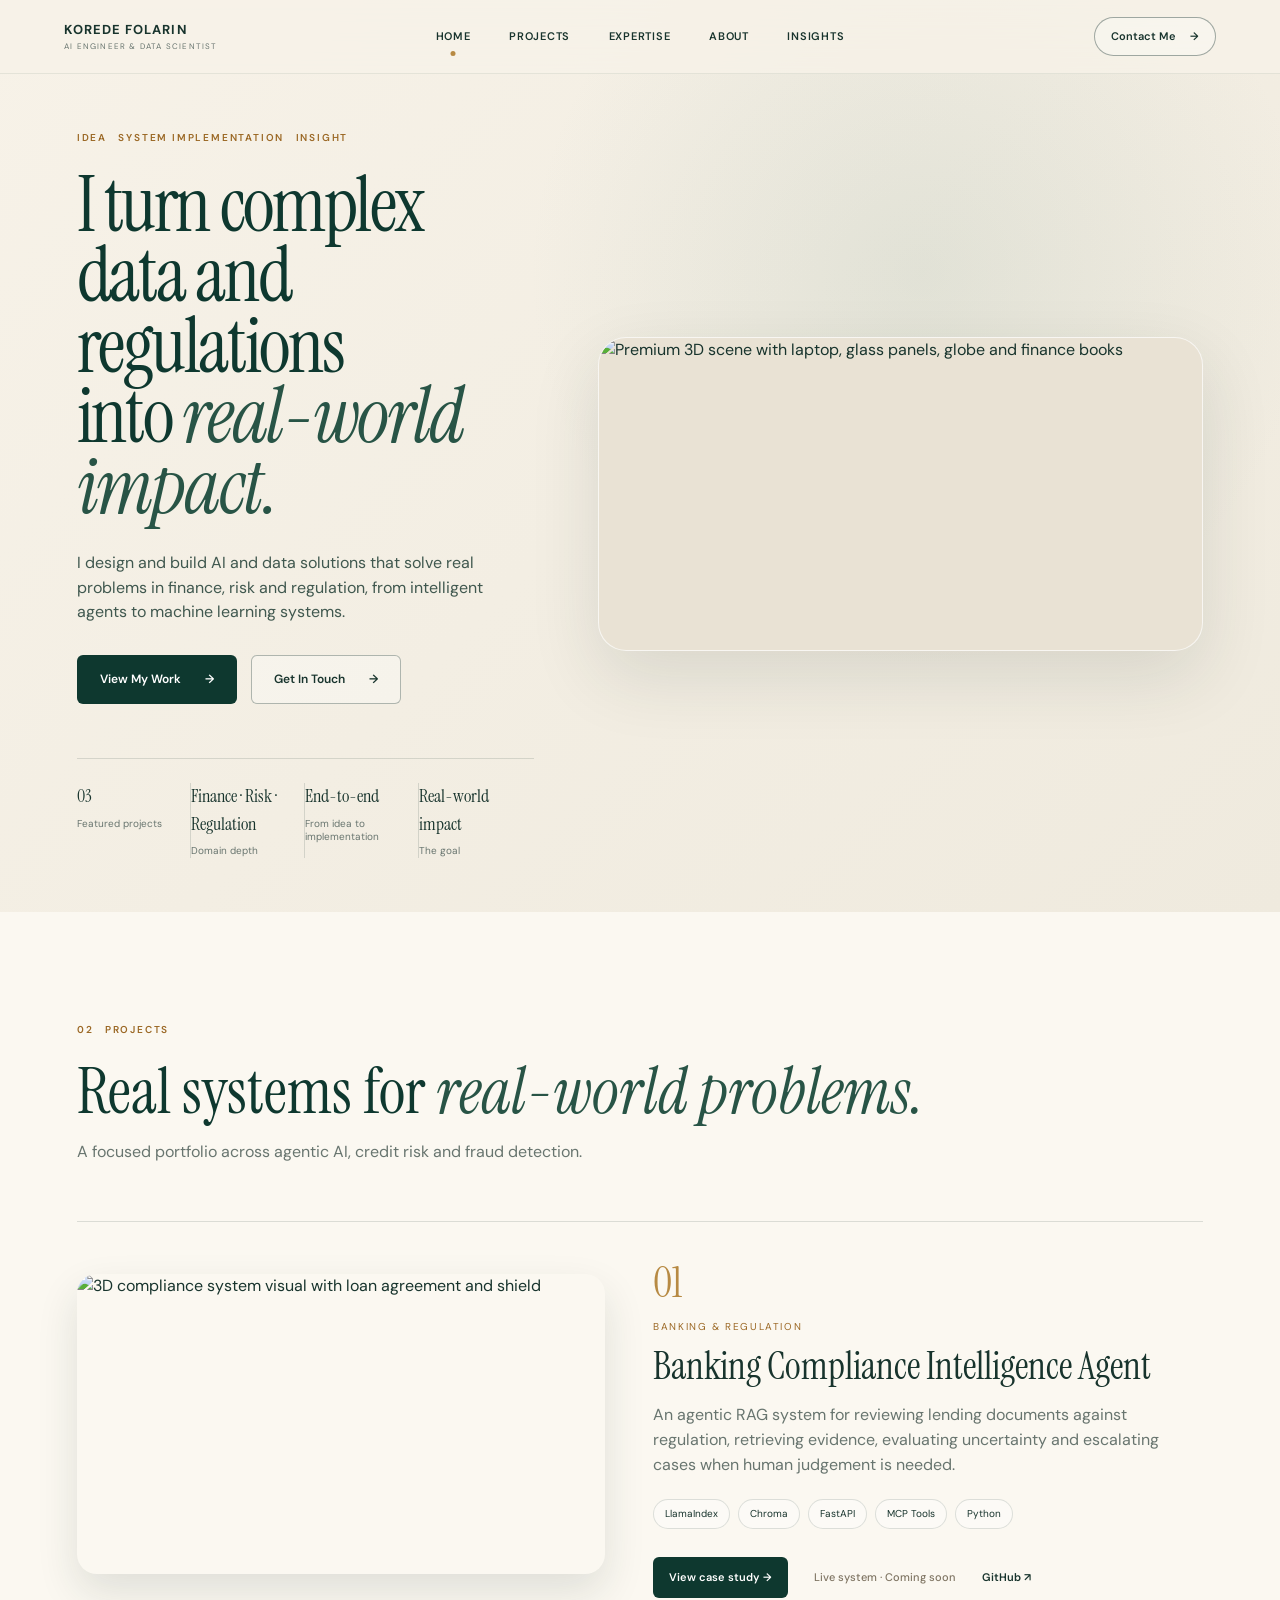
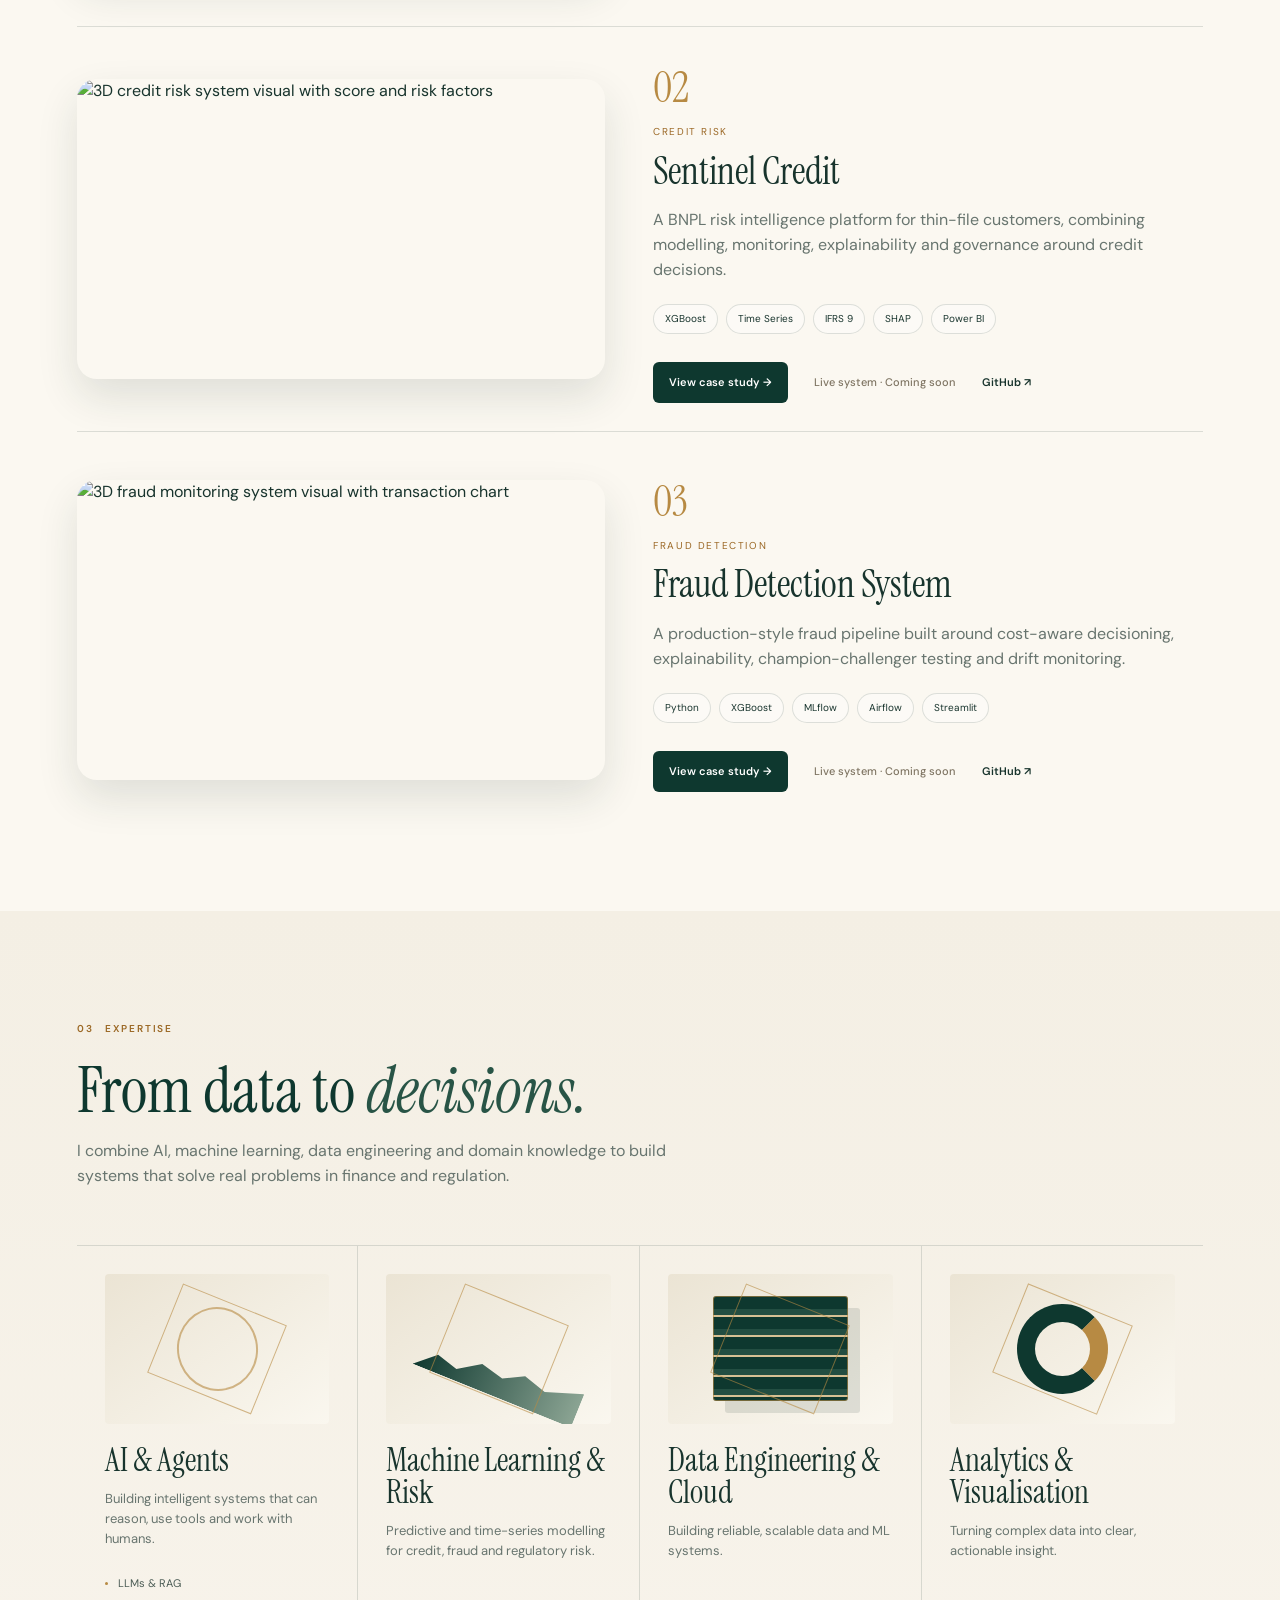
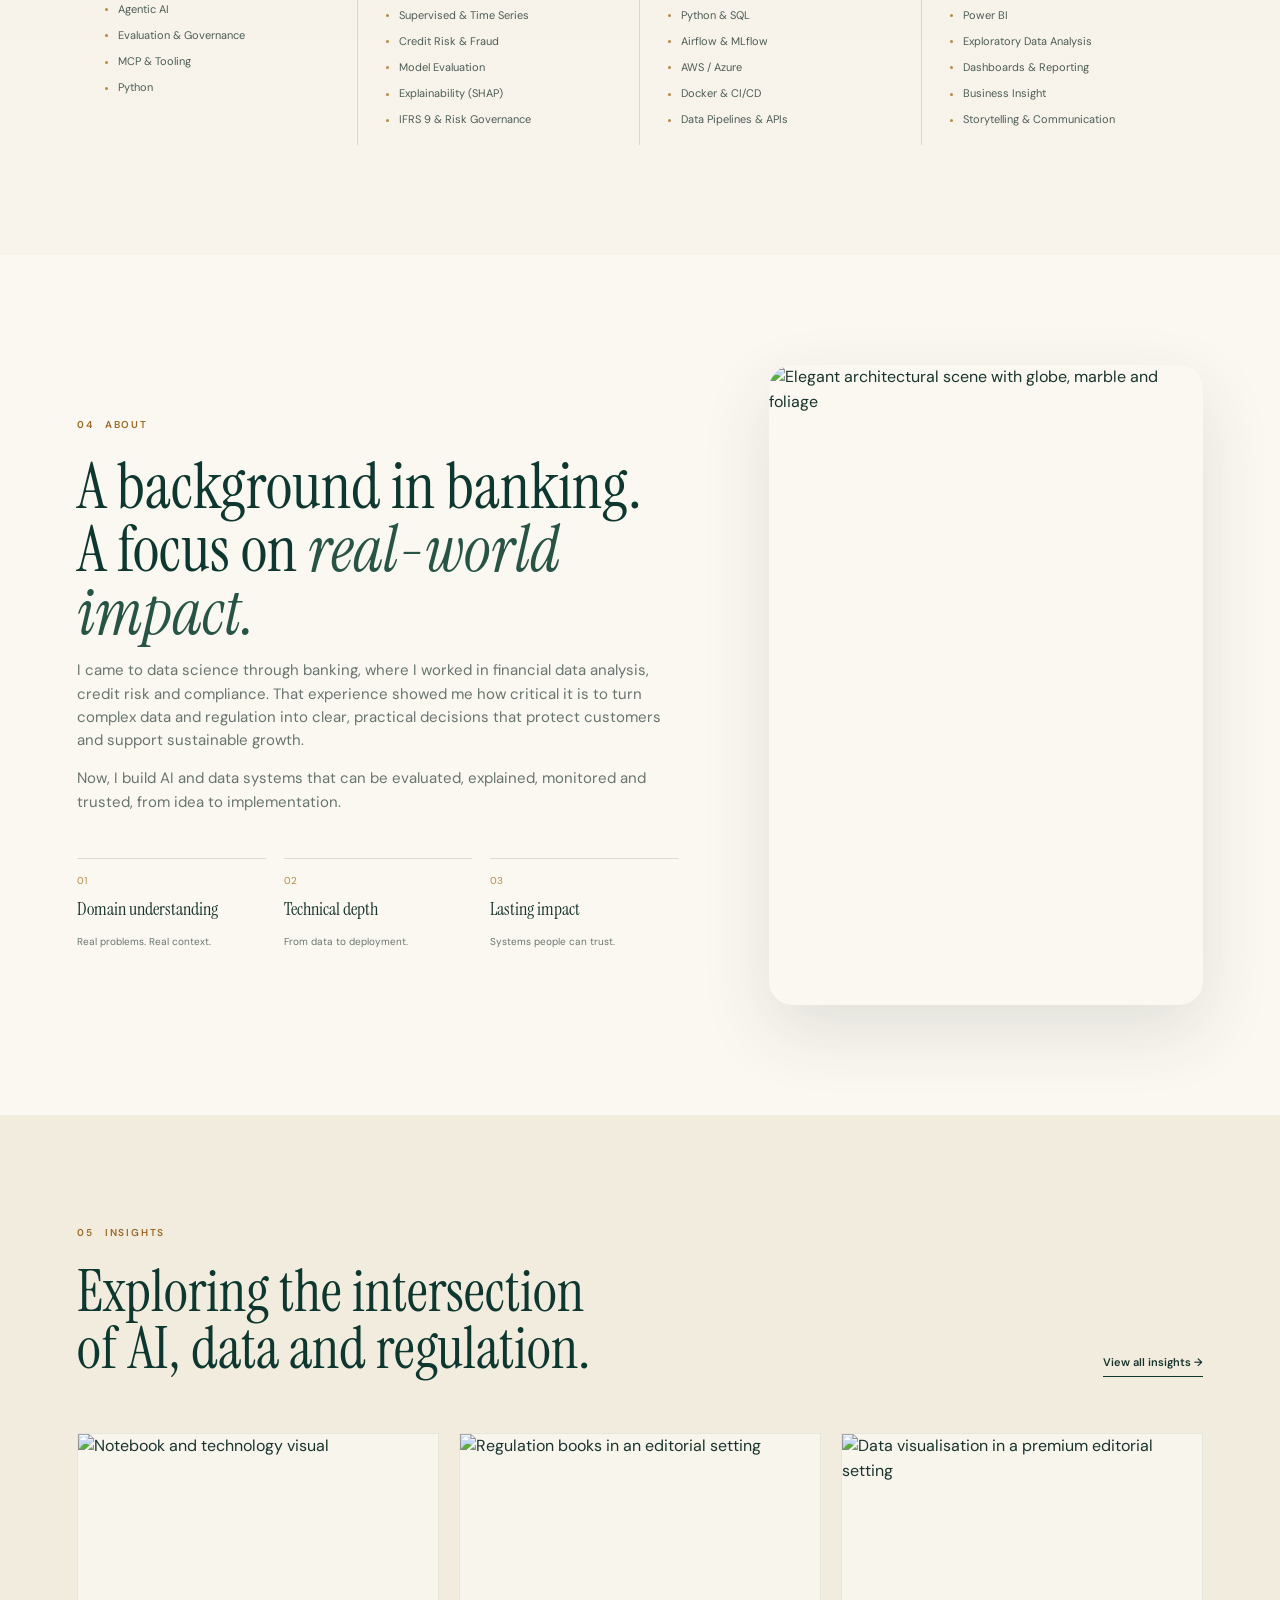
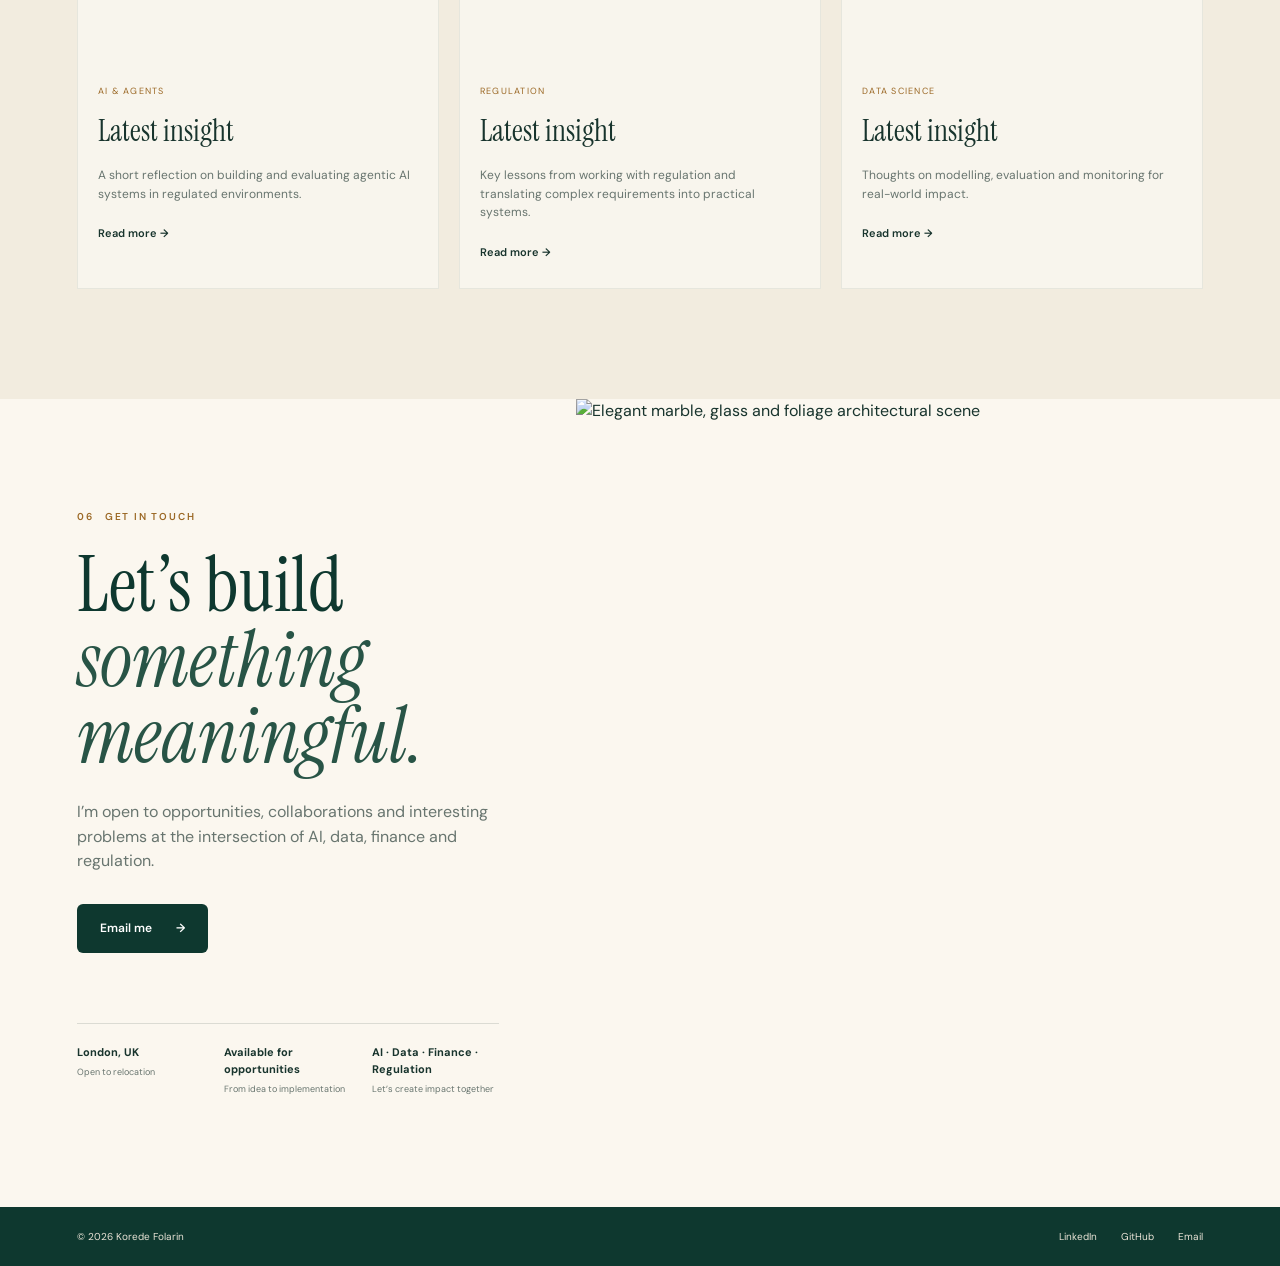
==== commit 5269e51e: "Add files via upload" ====
--- a/index.html
+++ b/index.html
@@ -1,35 +1,262 @@
 <!doctype html>
 <html lang="en">
 <head>
-<meta charset="utf-8"><meta name="viewport" content="width=device-width,initial-scale=1">
-<title>Korede Folarin — Data Scientist & AI Engineer</title>
-<meta name="description" content="Korede Folarin — Data Scientist and AI Engineer building reliable AI and machine-learning systems for high-stakes decisions.">
-<link rel="stylesheet" href="styles.css">
+  <meta charset="utf-8" />
+  <meta name="viewport" content="width=device-width, initial-scale=1" />
+  <meta name="description" content="Korede Folarin, AI Engineer and Data Scientist building reliable intelligent systems for finance, risk and regulation." />
+  <meta name="theme-color" content="#f4efe4" />
+  <title>Korede Folarin | AI Engineer & Data Scientist</title>
+  <link rel="preconnect" href="https://fonts.googleapis.com">
+  <link rel="preconnect" href="https://fonts.gstatic.com" crossorigin>
+  <link href="https://fonts.googleapis.com/css2?family=DM+Sans:wght@400;500;600&family=Instrument+Serif:ital@0;1&display=swap" rel="stylesheet">
+  <link rel="stylesheet" href="styles.css" />
 </head>
 <body>
-<nav class="nav"><div class="container nav-inner">
-<a class="brand wordmark" href="#top">Korede Folarin</a>
-<div class="nav-links"><a href="#top">Home</a><a href="#work">Work</a><a href="#about">About</a><a href="insights.html">Insights</a><a href="#" class="resume-link" title="CV coming soon">Resume ↓</a><a href="#contact">Contact</a></div>
-<button class="menu" aria-label="Open navigation">Menu</button>
-</div></nav>
-<main id="top">
-<section class="hero"><div class="container hero-grid">
-<div class="hero-content"><div class="eyebrow">Data Scientist · AI Engineer</div><h1 class="serif">Korede<br>Folarin<span>.</span></h1>
-<p class="hero-copy">I build intelligent systems for decisions that matter — combining machine learning, AI engineering and regulatory thinking.</p>
-<div class="actions"><a class="btn primary" href="#work">View my work →</a><a class="btn" href="#contact">Get in touch →</a></div>
-<div class="socials"><a href="https://www.linkedin.com/in/folarinkorede" target="_blank" rel="noopener">LinkedIn ↗</a><a href="https://github.com/korede-folarin" target="_blank" rel="noopener">GitHub ↗</a></div></div>
-<div class="data-art" aria-hidden="true"><svg class="wave-svg" viewBox="0 0 700 540" fill="none"><g opacity=".82" stroke="currentColor"><path d="M5 390C150 80 280 480 430 185S650 160 695 50"/><path d="M0 425C155 120 285 505 445 215S640 190 700 85" opacity=".7"/><path d="M0 355C140 45 270 450 420 150S650 120 700 20" opacity=".45"/></g><g fill="currentColor" opacity=".55"><circle cx="87" cy="271" r="2"/><circle cx="167" cy="218" r="2"/><circle cx="257" cy="326" r="2"/><circle cx="353" cy="302" r="2"/><circle cx="461" cy="160" r="2"/><circle cx="558" cy="190" r="2"/></g></svg><div class="art-label"><span>BUILDING AT THE INTERSECTION OF</span><strong>AI × Risk × Reliability</strong></div></div>
-</div></section>
-<section class="section dark-work" id="work"><div class="container"><div class="section-head"><div><div class="eyebrow">Selected work</div><h2>Systems built around<br>real decisions.</h2></div><a class="text-link" href="projects.html">View all projects →</a></div>
-<div class="projects premium-projects">
-<article class="card dark-card"><div class="project-no">01</div><div class="eyebrow">Agentic AI · Compliance</div><h3>Banking Compliance Agent</h3><p class="project-hook">Can an AI agent review financial regulation without pretending to know what it doesn't?</p><p>An evidence-grounded compliance system combining RAG, tool use, uncertainty handling and human escalation for regulated lending decisions.</p><a class="link" href="compliance-agent.html">Explore case study →</a></article>
-<article class="card dark-card"><div class="project-no">02</div><div class="eyebrow">Credit Risk · Decisioning</div><h3>Sentinel Credit</h3><p class="project-hook">What does credit decisioning look like when traditional credit history isn't enough?</p><p>A BNPL risk intelligence platform for thin-file borrowers — from behavioural data and risk modelling to explainability, monitoring and governance.</p><a class="link" href="sentinel-credit.html">Explore case study →</a></article>
-<article class="card dark-card"><div class="project-no">03</div><div class="eyebrow">Fraud · Machine Learning</div><h3>Fraud Detection System</h3><p class="project-hook">The highest-scoring model isn't necessarily the model you should deploy.</p><p>A production-style fraud system moving beyond model accuracy into cost-based decisioning, explanations, champion–challenger testing and drift monitoring.</p><a class="link" href="fraud-detection.html">Explore case study →</a></article>
-</div></div></section>
-<section class="section expertise" id="expertise"><div class="container"><div class="eyebrow">Expertise</div><div class="section-head"><h2>From model to reliable AI system.</h2><span class="muted light-muted">Technical depth, evaluation and domain judgement.</span></div>
-<div class="expertise-grid"><div class="expertise-item"><div class="icon">⌁</div><h3>AI Engineering</h3><p>LLM applications, RAG systems, tool integration, APIs and production-oriented AI architecture.</p></div><div class="expertise-item"><div class="icon">◎</div><h3>Agentic AI</h3><p>Agents that retrieve, reason, use tools, manage uncertainty and escalate to humans.</p></div><div class="expertise-item"><div class="icon">✓</div><h3>AI Evaluation & Reliability</h3><p>Grounding, retrieval evaluation, abstention, failure analysis, guardrails and monitoring.</p></div><div class="expertise-item"><div class="icon">↗</div><h3>Machine Learning</h3><p>Feature engineering, modelling, calibration, explainability, temporal validation and comparison.</p></div><div class="expertise-item"><div class="icon">∞</div><h3>ML / AI Operations</h3><p>Deployment, experiment tracking, CI/CD, drift monitoring, reproducibility and observability.</p></div></div>
-<div class="domain-strip"><span>DOMAIN DEPTH</span><strong>Financial Risk & Regulation</strong><p>Credit Risk · Fraud · Financial Regulation · Responsible Automated Decisioning</p></div></div></section>
-<section class="section paper" id="about"><div class="container about-grid"><div class="about-copy"><div class="eyebrow gold-text">About</div><h2>I came to data science through banking, not the other way around.</h2><p>Working in credit risk taught me that behind every model, score and threshold is a decision — who gets approved, what gets flagged, where risk is taken, and what happens when the system gets it wrong.</p><p>That perspective now shapes how I build machine-learning and AI systems: not just whether the model works, but whether the system around it can be evaluated, explained, monitored and trusted.</p><p>My work spans credit risk, fraud detection and agentic AI, with a growing focus on AI engineering and evaluation.</p><div class="quote serif">“I'm interested in the space between ‘the model works’ and ‘this system is ready to be trusted.’”</div><a class="btn dark-btn resume-link" href="#" title="CV coming soon">Download CV ↓</a></div>
-<div class="fact-list"><div class="fact"><strong>Education</strong><span>MSc Data Science</span></div><div class="fact"><strong>Domain</strong><span>Banking · Credit Risk · Fraud · Compliance</span></div><div class="fact"><strong>Technical focus</strong><span>AI Engineering · Agentic AI · AI Evaluation · Machine Learning</span></div><div class="fact"><strong>Location & mobility</strong><span>United Kingdom · Open to relocation</span></div></div></div></section>
-<section id="contact" class="contact-section"><div class="container footer-cta"><div><div class="eyebrow">Contact</div><h2>Let’s build something<br>intelligent together<span>.</span></h2></div><div><p>Open to opportunities, collaborations and interesting problems.</p><div class="actions"><a class="btn primary" href="mailto:korede@koredefolarin.com">Say hello →</a></div><div class="contact-list"><a href="mailto:korede@koredefolarin.com">korede@koredefolarin.com</a><a href="https://www.linkedin.com/in/folarinkorede" target="_blank" rel="noopener">LinkedIn ↗</a><a href="https://github.com/korede-folarin" target="_blank" rel="noopener">GitHub ↗</a><span>United Kingdom · Open to relocation</span></div></div></div></section>
-</main><footer><div class="container footer-row"><span>Korede Folarin</span><span>© 2026 Korede Folarin. All rights reserved.</span></div></footer><script src="script.js"></script></body></html>
+  <header class="site-header" id="siteHeader">
+    <a class="brand" href="#top" aria-label="Korede Folarin home">
+      <strong>KOREDE FOLARIN</strong>
+      <span>AI ENGINEER &amp; DATA SCIENTIST</span>
+    </a>
+
+    <button class="menu-toggle" aria-label="Toggle navigation" aria-expanded="false">
+      <span></span><span></span>
+    </button>
+
+    <nav class="main-nav" aria-label="Main navigation">
+      <a class="active" href="#top">Home</a>
+      <a href="#work">Projects</a>
+      <a href="#expertise">Expertise</a>
+      <a href="#about">About</a>
+      <a href="#insights">Insights</a>
+    </nav>
+
+    <a class="contact-pill" href="#contact">Contact Me <span>→</span></a>
+  </header>
+
+  <main>
+    <!-- HOME -->
+    <section id="top" class="hero">
+      <div class="hero-copy reveal">
+        <p class="section-kicker">IDEA &nbsp; SYSTEM IMPLEMENTATION &nbsp; INSIGHT</p>
+        <h1>I turn complex<br>data and regulations<br>into <em>real-world impact.</em></h1>
+        <p class="hero-text">
+          I design and build AI and data solutions that solve real problems in finance,
+          risk and regulation, from intelligent agents to machine learning systems.
+        </p>
+        <div class="hero-actions">
+          <a class="btn btn-dark" href="#work">View My Work <span>→</span></a>
+          <a class="btn btn-light" href="#contact">Get In Touch <span>→</span></a>
+        </div>
+
+        <div class="hero-proof">
+          <div><strong>03</strong><span>Featured projects</span></div>
+          <div><strong>Finance · Risk · Regulation</strong><span>Domain depth</span></div>
+          <div><strong>End-to-end</strong><span>From idea to implementation</span></div>
+          <div><strong>Real-world impact</strong><span>The goal</span></div>
+        </div>
+      </div>
+
+      <div class="hero-art reveal" aria-label="Premium AI, data and regulation visual">
+        <div class="image-frame parallax-frame">
+          <img src="assets/home-hero.webp" alt="Premium 3D scene with laptop, glass panels, globe and finance books" width="1560" height="808">
+        </div>
+      </div>
+    </section>
+
+    <!-- PROJECTS -->
+    <section id="work" class="projects-section section-shell">
+      <div class="section-heading reveal">
+        <p class="section-kicker">02 &nbsp; PROJECTS</p>
+        <h2>Real systems for <em>real-world problems.</em></h2>
+        <p>A focused portfolio across agentic AI, credit risk and fraud detection.</p>
+      </div>
+
+      <div class="project-list">
+        <article class="project-row reveal">
+          <a class="project-image" href="compliance-agent.html" aria-label="Open Banking Compliance Agent case study">
+            <img src="assets/project-compliance.webp" alt="3D compliance system visual with loan agreement and shield" loading="lazy">
+          </a>
+          <div class="project-copy">
+            <span class="project-no">01</span>
+            <p class="project-type">BANKING &amp; REGULATION</p>
+            <h3>Banking Compliance Intelligence Agent</h3>
+            <p>An agentic RAG system for reviewing lending documents against regulation, retrieving evidence, evaluating uncertainty and escalating cases when human judgement is needed.</p>
+            <div class="tags">
+              <span>LlamaIndex</span><span>Chroma</span><span>FastAPI</span><span>MCP Tools</span><span>Python</span>
+            </div>
+            <div class="project-actions">
+              <a href="compliance-agent.html">View case study <span>→</span></a>
+              <span class="coming">Live system · Coming soon</span>
+              <a href="https://github.com/korede-folarin" target="_blank" rel="noopener">GitHub ↗</a>
+            </div>
+          </div>
+        </article>
+
+        <article class="project-row reveal">
+          <a class="project-image" href="sentinel-credit.html" aria-label="Open Sentinel Credit case study">
+            <img src="assets/project-sentinel.webp" alt="3D credit risk system visual with score and risk factors" loading="lazy">
+          </a>
+          <div class="project-copy">
+            <span class="project-no">02</span>
+            <p class="project-type">CREDIT RISK</p>
+            <h3>Sentinel Credit</h3>
+            <p>A BNPL risk intelligence platform for thin-file customers, combining modelling, monitoring, explainability and governance around credit decisions.</p>
+            <div class="tags">
+              <span>XGBoost</span><span>Time Series</span><span>IFRS 9</span><span>SHAP</span><span>Power BI</span>
+            </div>
+            <div class="project-actions">
+              <a href="sentinel-credit.html">View case study <span>→</span></a>
+              <span class="coming">Live system · Coming soon</span>
+              <a href="https://github.com/korede-folarin" target="_blank" rel="noopener">GitHub ↗</a>
+            </div>
+          </div>
+        </article>
+
+        <article class="project-row reveal">
+          <a class="project-image" href="fraud-detection.html" aria-label="Open Fraud Detection System case study">
+            <img src="assets/project-fraud.webp" alt="3D fraud monitoring system visual with transaction chart" loading="lazy">
+          </a>
+          <div class="project-copy">
+            <span class="project-no">03</span>
+            <p class="project-type">FRAUD DETECTION</p>
+            <h3>Fraud Detection System</h3>
+            <p>A production-style fraud pipeline built around cost-aware decisioning, explainability, champion-challenger testing and drift monitoring.</p>
+            <div class="tags">
+              <span>Python</span><span>XGBoost</span><span>MLflow</span><span>Airflow</span><span>Streamlit</span>
+            </div>
+            <div class="project-actions">
+              <a href="fraud-detection.html">View case study <span>→</span></a>
+              <span class="coming">Live system · Coming soon</span>
+              <a href="https://github.com/korede-folarin" target="_blank" rel="noopener">GitHub ↗</a>
+            </div>
+          </div>
+        </article>
+      </div>
+    </section>
+
+    <!-- EXPERTISE -->
+    <section id="expertise" class="expertise-section section-shell">
+      <div class="section-heading reveal">
+        <p class="section-kicker">03 &nbsp; EXPERTISE</p>
+        <h2>From data to <em>decisions.</em></h2>
+        <p>I combine AI, machine learning, data engineering and domain knowledge to build systems that solve real problems in finance and regulation.</p>
+      </div>
+
+      <div class="expertise-grid">
+        <article class="expertise-column reveal">
+          <div class="sculpture sculpture-agent" aria-hidden="true"></div>
+          <h3>AI &amp; Agents</h3>
+          <p>Building intelligent systems that can reason, use tools and work with humans.</p>
+          <ul><li>LLMs &amp; RAG</li><li>Agentic AI</li><li>Evaluation &amp; Governance</li><li>MCP &amp; Tooling</li><li>Python</li></ul>
+        </article>
+
+        <article class="expertise-column reveal">
+          <div class="sculpture sculpture-risk" aria-hidden="true"></div>
+          <h3>Machine Learning &amp; Risk</h3>
+          <p>Predictive and time-series modelling for credit, fraud and regulatory risk.</p>
+          <ul><li>Supervised &amp; Time Series</li><li>Credit Risk &amp; Fraud</li><li>Model Evaluation</li><li>Explainability (SHAP)</li><li>IFRS 9 &amp; Risk Governance</li></ul>
+        </article>
+
+        <article class="expertise-column reveal">
+          <div class="sculpture sculpture-data" aria-hidden="true"></div>
+          <h3>Data Engineering &amp; Cloud</h3>
+          <p>Building reliable, scalable data and ML systems.</p>
+          <ul><li>Python &amp; SQL</li><li>Airflow &amp; MLflow</li><li>AWS / Azure</li><li>Docker &amp; CI/CD</li><li>Data Pipelines &amp; APIs</li></ul>
+        </article>
+
+        <article class="expertise-column reveal">
+          <div class="sculpture sculpture-analytics" aria-hidden="true"></div>
+          <h3>Analytics &amp; Visualisation</h3>
+          <p>Turning complex data into clear, actionable insight.</p>
+          <ul><li>Power BI</li><li>Exploratory Data Analysis</li><li>Dashboards &amp; Reporting</li><li>Business Insight</li><li>Storytelling &amp; Communication</li></ul>
+        </article>
+      </div>
+    </section>
+
+    <!-- ABOUT -->
+    <section id="about" class="about-section section-shell">
+      <div class="about-copy reveal">
+        <p class="section-kicker">04 &nbsp; ABOUT</p>
+        <h2>A background in banking.<br>A focus on <em>real-world impact.</em></h2>
+        <p>I came to data science through banking, where I worked in financial data analysis, credit risk and compliance. That experience showed me how critical it is to turn complex data and regulation into clear, practical decisions that protect customers and support sustainable growth.</p>
+        <p>Now, I build AI and data systems that can be evaluated, explained, monitored and trusted, from idea to implementation.</p>
+        <div class="about-principles">
+          <div><span>01</span><strong>Domain understanding</strong><small>Real problems. Real context.</small></div>
+          <div><span>02</span><strong>Technical depth</strong><small>From data to deployment.</small></div>
+          <div><span>03</span><strong>Lasting impact</strong><small>Systems people can trust.</small></div>
+        </div>
+      </div>
+
+      <div class="about-visual reveal">
+        <img src="assets/about-visual.webp" alt="Elegant architectural scene with globe, marble and foliage" loading="lazy">
+      </div>
+    </section>
+
+    <!-- INSIGHTS -->
+    <section id="insights" class="insights-section section-shell">
+      <div class="section-heading section-heading-inline reveal">
+        <div>
+          <p class="section-kicker">05 &nbsp; INSIGHTS</p>
+          <h2>Exploring the intersection<br>of AI, data and regulation.</h2>
+        </div>
+        <a class="inline-link" href="insights.html">View all insights <span>→</span></a>
+      </div>
+
+      <div class="insights-grid">
+        <article class="insight-card reveal">
+          <img src="assets/insight-agents.webp" alt="Notebook and technology visual" loading="lazy">
+          <p class="insight-tag">AI &amp; AGENTS</p>
+          <h3>Latest insight</h3>
+          <p>A short reflection on building and evaluating agentic AI systems in regulated environments.</p>
+          <a href="insights.html">Read more <span>→</span></a>
+        </article>
+        <article class="insight-card reveal">
+          <img src="assets/insight-regulation.webp" alt="Regulation books in an editorial setting" loading="lazy">
+          <p class="insight-tag">REGULATION</p>
+          <h3>Latest insight</h3>
+          <p>Key lessons from working with regulation and translating complex requirements into practical systems.</p>
+          <a href="insights.html">Read more <span>→</span></a>
+        </article>
+        <article class="insight-card reveal">
+          <img src="assets/insight-data.webp" alt="Data visualisation in a premium editorial setting" loading="lazy">
+          <p class="insight-tag">DATA SCIENCE</p>
+          <h3>Latest insight</h3>
+          <p>Thoughts on modelling, evaluation and monitoring for real-world impact.</p>
+          <a href="insights.html">Read more <span>→</span></a>
+        </article>
+      </div>
+    </section>
+
+    <!-- CONTACT -->
+    <section id="contact" class="contact-section">
+      <div class="contact-copy reveal">
+        <p class="section-kicker">06 &nbsp; GET IN TOUCH</p>
+        <h2>Let’s build<br><em>something meaningful.</em></h2>
+        <p>I’m open to opportunities, collaborations and interesting problems at the intersection of AI, data, finance and regulation.</p>
+        <a class="btn btn-dark" href="mailto:korede@koredefolarin.com">Email me <span>→</span></a>
+
+        <div class="contact-meta">
+          <div><strong>London, UK</strong><span>Open to relocation</span></div>
+          <div><strong>Available for opportunities</strong><span>From idea to implementation</span></div>
+          <div><strong>AI · Data · Finance · Regulation</strong><span>Let’s create impact together</span></div>
+        </div>
+      </div>
+
+      <div class="contact-visual reveal">
+        <img src="assets/contact-visual.webp" alt="Elegant marble, glass and foliage architectural scene" loading="lazy">
+      </div>
+    </section>
+  </main>
+
+  <footer class="site-footer">
+    <span>© 2026 Korede Folarin</span>
+    <div>
+      <a href="https://www.linkedin.com/in/folarinkorede" target="_blank" rel="noopener">LinkedIn</a>
+      <a href="https://github.com/korede-folarin" target="_blank" rel="noopener">GitHub</a>
+      <a href="mailto:korede@koredefolarin.com">Email</a>
+    </div>
+  </footer>
+
+  <script src="script.js"></script>
+</body>
+</html>
--- a/styles.css
+++ b/styles.css
@@ -1,213 +1,247 @@
-
 :root{
-  --bg:#0a0a09;
-  --bg-soft:#12110f;
-  --paper:#f3efe7;
-  --paper-2:#ece5d9;
-  --text:#f8f4eb;
-  --ink:#171511;
-  --muted:#b9b3aa;
-  --gold:#c89a49;
-  --gold-soft:#e7c987;
-  --line:rgba(200,154,73,.28);
-  --max:1180px;
+  --cream:#f4efe4;
+  --cream-2:#fbf8f1;
+  --paper:#fffdf8;
+  --forest:#0e382f;
+  --forest-2:#173f35;
+  --forest-soft:#285446;
+  --ink:#18342d;
+  --muted:#68756f;
+  --gold:#b78a43;
+  --gold-2:#d9b875;
+  --line:rgba(24,52,45,.14);
+  --line-soft:rgba(24,52,45,.08);
+  --shadow:0 26px 70px rgba(30,52,43,.12);
+  --serif:"Instrument Serif", Georgia, serif;
+  --sans:"DM Sans", Arial, sans-serif;
 }
 *{box-sizing:border-box}
 html{scroll-behavior:smooth}
 body{
   margin:0;
-  background:var(--bg);
-  color:var(--text);
-  font-family:Inter,ui-sans-serif,system-ui,-apple-system,BlinkMacSystemFont,"Segoe UI",sans-serif;
-  line-height:1.6;
-}
+  background:var(--cream);
+  color:var(--ink);
+  font-family:var(--sans);
+  line-height:1.55;
+  overflow-x:hidden;
+}
+img{display:block;max-width:100%}
 a{color:inherit;text-decoration:none}
-img{max-width:100%;display:block}
-button,a{transition:.2s ease}
-.container{width:min(var(--max),calc(100% - 40px));margin:auto}
-.serif{font-family:Georgia,"Times New Roman",serif}
-.eyebrow{
-  font-size:.78rem;
-  letter-spacing:.18em;
-  text-transform:uppercase;
-  color:var(--gold-soft);
-  font-weight:700;
-}
-.nav{
-  position:sticky;top:0;z-index:20;
-  backdrop-filter:blur(14px);
-  background:rgba(10,10,9,.82);
-  border-bottom:1px solid rgba(255,255,255,.06);
-}
-.nav-inner{height:76px;display:flex;align-items:center;justify-content:space-between}
-.brand{font:700 1.7rem Georgia,serif;letter-spacing:.02em}
-.brand span{color:var(--gold)}
-.nav-links{display:flex;gap:28px;font-size:.84rem;letter-spacing:.08em;text-transform:uppercase}
-.nav-links a{opacity:.78}
-.nav-links a:hover,.nav-links a:focus{opacity:1;color:var(--gold-soft)}
+button{font:inherit}
+::selection{background:#d9c8a1;color:#0e382f}
+
+/* Header */
+.site-header{
+  position:fixed;
+  z-index:100;
+  top:0;left:0;right:0;
+  height:74px;
+  padding:0 clamp(20px,5vw,86px);
+  display:grid;
+  grid-template-columns:1fr auto 1fr;
+  align-items:center;
+  background:rgba(247,242,232,.82);
+  backdrop-filter:blur(18px);
+  border-bottom:1px solid var(--line-soft);
+}
+.brand{display:flex;flex-direction:column;line-height:1}
+.brand strong{font-size:13px;letter-spacing:.08em}
+.brand span{font-size:8px;letter-spacing:.15em;margin-top:6px;color:var(--muted)}
+.main-nav{display:flex;gap:clamp(24px,3vw,48px);font-size:11px;font-weight:600;text-transform:uppercase;letter-spacing:.07em}
+.main-nav a{position:relative;padding:27px 0}
+.main-nav a::after{
+  content:"";position:absolute;bottom:16px;left:50%;width:5px;height:5px;border-radius:50%;
+  background:var(--gold);transform:translateX(-50%) scale(0);transition:.25s
+}
+.main-nav a:hover::after,.main-nav a.active::after{transform:translateX(-50%) scale(1)}
+.contact-pill{
+  justify-self:end;border:1px solid rgba(24,52,45,.4);border-radius:999px;padding:10px 16px;
+  font-size:11px;font-weight:600;display:inline-flex;gap:14px;align-items:center;background:rgba(255,255,255,.28)
+}
+.contact-pill:hover{background:var(--forest);color:#fff}
+.menu-toggle{display:none;background:none;border:0;width:42px;height:42px;position:relative}
+.menu-toggle span{position:absolute;width:22px;height:1px;background:var(--forest);left:10px}
+.menu-toggle span:first-child{top:16px}.menu-toggle span:last-child{top:24px}
+
+/* Global */
+.section-shell{padding:110px clamp(24px,6vw,96px)}
+.section-kicker{margin:0 0 24px;color:#9b6825;font-size:10px;font-weight:600;letter-spacing:.18em;text-transform:uppercase}
+.section-heading{max-width:860px;margin-bottom:56px}
+.section-heading h2,.about-copy h2,.contact-copy h2{
+  font-family:var(--serif);font-weight:400;line-height:.98;margin:0;color:var(--forest);
+}
+.section-heading h2{font-size:clamp(52px,5vw,86px)}
+.section-heading h2 em,.about-copy h2 em,.contact-copy h2 em{font-weight:400;color:var(--forest-soft)}
+.section-heading>p:last-child{max-width:640px;color:var(--muted);font-size:16px}
+.reveal{opacity:0;transform:translateY(22px);transition:opacity .8s ease, transform .8s cubic-bezier(.2,.7,.2,1)}
+.reveal.visible{opacity:1;transform:none}
+
+/* Hero */
 .hero{
-  min-height:700px;
+  min-height:100svh;
+  padding:130px clamp(24px,6vw,96px) 54px;
   display:grid;
+  grid-template-columns:minmax(0,.86fr) minmax(0,1.14fr);
+  gap:clamp(30px,5vw,92px);
   align-items:center;
-  overflow:hidden;
-  position:relative;
-  border-bottom:1px solid rgba(255,255,255,.08);
-}
-.hero:before{
-  content:"";
-  position:absolute;inset:0;
   background:
-    radial-gradient(circle at 76% 35%,rgba(200,154,73,.13),transparent 29%),
-    radial-gradient(circle at 88% 45%,rgba(255,255,255,.04),transparent 18%);
-  pointer-events:none;
-}
-.hero-grid{display:grid;grid-template-columns:1.02fr .98fr;gap:48px;align-items:center;position:relative}
-.hero h1{
-  font-size:clamp(4.2rem,8vw,7.6rem);
-  line-height:.88;
-  margin:18px 0 28px;
-  font-weight:500;
-  letter-spacing:-.04em;
-}
-.hero h1 span{color:var(--gold)}
-.hero-copy{max-width:590px;color:#ddd7ce;font-size:1.08rem}
-.actions{display:flex;gap:14px;flex-wrap:wrap;margin:34px 0}
-.btn{
-  display:inline-flex;align-items:center;justify-content:center;gap:10px;
-  padding:13px 18px;border:1px solid var(--gold);
-  font-size:.79rem;text-transform:uppercase;letter-spacing:.1em;font-weight:700;
-}
-.btn.primary{background:var(--gold);color:#17120a}
-.btn:hover{transform:translateY(-2px)}
-.socials{display:flex;gap:22px;color:#ddd7ce;font-size:.9rem}
-.data-art{
-  height:430px;position:relative;
-  display:grid;place-items:center;
-}
-.wave{
-  position:absolute;width:120%;height:60%;
-  border-radius:50%;
-  border:1px solid rgba(200,154,73,.34);
-  transform:rotate(-8deg);
-  box-shadow:
-    0 0 0 24px rgba(200,154,73,.035),
-    0 0 0 48px rgba(200,154,73,.025),
-    0 0 0 72px rgba(200,154,73,.018),
-    0 0 90px rgba(200,154,73,.12);
-}
-.wave.two{transform:rotate(12deg) scale(.88);border-color:rgba(255,255,255,.12)}
-.dot-grid{
-  position:absolute;inset:8% 0 0 8%;
-  opacity:.45;
-  background-image:radial-gradient(var(--gold) 1px,transparent 1px);
-  background-size:22px 22px;
-  mask-image:linear-gradient(to left,black,transparent 78%);
-}
-.metric-card{
-  position:relative;z-index:2;
-  width:min(330px,76%);
-  padding:30px;
-  border:1px solid rgba(200,154,73,.4);
-  background:rgba(10,10,9,.72);
-  backdrop-filter:blur(12px);
-}
-.metric-card strong{display:block;font:500 2.2rem Georgia,serif;margin:5px 0}
-.section{padding:88px 0}
-.paper{background:var(--paper);color:var(--ink)}
-.section-head{display:flex;align-items:end;justify-content:space-between;gap:24px;margin-bottom:36px}
-.section h2{font:500 clamp(2rem,4vw,3.4rem) Georgia,serif;line-height:1.05;margin:8px 0}
-.muted{color:#6f675d}
-.projects{display:grid;grid-template-columns:repeat(3,1fr);gap:18px}
-.card{
-  border:1px solid rgba(23,21,17,.13);
-  background:rgba(255,255,255,.26);
-  min-height:360px;
-  display:flex;flex-direction:column;
-}
-.card-visual{
-  height:155px;position:relative;overflow:hidden;
-  background:
-    radial-gradient(circle at 60% 40%,rgba(200,154,73,.22),transparent 28%),
-    linear-gradient(135deg,#0d0d0c,#1a1917);
-}
-.card-visual:before,.card-visual:after{
-  content:"";position:absolute;border-radius:50%;
-  border:1px solid rgba(200,154,73,.3);width:170%;height:70%;
-  left:-20%;top:35%;transform:rotate(-8deg)
-}
-.card-visual:after{top:18%;transform:rotate(10deg);border-color:rgba(255,255,255,.12)}
-.card-body{padding:22px;display:flex;flex-direction:column;flex:1}
-.card h3{font:500 1.45rem Georgia,serif;margin:8px 0 8px}
-.card p{font-size:.92rem;color:#564f47}
-.card .link{margin-top:auto;color:#8e5e1d;font-size:.78rem;letter-spacing:.09em;text-transform:uppercase;font-weight:700}
-.expertise-grid{display:grid;grid-template-columns:repeat(5,1fr);gap:0}
-.expertise-item{padding:26px 20px;border-left:1px solid var(--line)}
-.expertise-item:first-child{border-left:none}
-.expertise-item .icon{font-size:1.8rem;color:var(--gold);margin-bottom:12px}
-.expertise-item h3{font:500 1.1rem Georgia,serif;margin:0 0 6px}
-.expertise-item p{font-size:.82rem;color:#bdb6ac}
-.about-grid{display:grid;grid-template-columns:1.1fr .9fr;gap:48px;align-items:start}
-.about-copy p{max-width:650px}
-.fact-list{display:grid;gap:18px}
-.fact{border-top:1px solid rgba(23,21,17,.14);padding-top:16px}
-.fact strong{display:block;margin-bottom:4px}
-.quote{
-  margin-top:28px;background:#12110f;color:var(--text);padding:28px;
-  border-left:3px solid var(--gold);
-}
-.footer-cta{display:grid;grid-template-columns:1.15fr .85fr;gap:50px;align-items:center;padding:62px 0}
-.footer-cta h2{font:500 clamp(2.4rem,5vw,4.5rem) Georgia,serif;line-height:1.02;margin:0}
-.contact-list{display:grid;gap:10px;color:#d8d1c7}
-footer{border-top:1px solid rgba(255,255,255,.08);padding:24px 0;color:#8f887e;font-size:.82rem}
-.footer-row{display:flex;justify-content:space-between;gap:20px;flex-wrap:wrap}
-
-.project-hero{padding:110px 0 72px;border-bottom:1px solid rgba(255,255,255,.08)}
-.project-hero h1{font:500 clamp(3.5rem,8vw,7rem) Georgia,serif;line-height:.92;margin:14px 0 26px}
-.project-meta{display:flex;gap:24px;flex-wrap:wrap;color:#c8c1b6;font-size:.9rem}
-.project-meta span{padding-right:24px;border-right:1px solid rgba(255,255,255,.12)}
-.project-meta span:last-child{border-right:none}
-.case-grid{display:grid;grid-template-columns:1fr 1fr;gap:42px}
-.case-block{padding:28px 0;border-top:1px solid rgba(23,21,17,.14)}
-.case-block h3{font:500 1.45rem Georgia,serif;margin:0 0 10px}
-.arch{
-  background:#11110f;color:#f7f1e7;border:1px solid rgba(200,154,73,.28);
-  padding:28px;margin-top:28px;
-}
-.arch-flow{display:flex;gap:10px;align-items:center;justify-content:space-between;flex-wrap:wrap}
-.arch-node{border:1px solid rgba(200,154,73,.38);padding:12px 14px;min-width:120px;text-align:center}
-.arrow{color:var(--gold)}
-.tag-row{display:flex;gap:8px;flex-wrap:wrap;margin-top:18px}
-.tag{border:1px solid rgba(23,21,17,.16);padding:6px 9px;font-size:.78rem}
-.next-project{display:flex;justify-content:space-between;align-items:center;padding:38px 0;border-top:1px solid rgba(255,255,255,.08)}
-
-@media (max-width:900px){
-  .hero-grid,.about-grid,.footer-cta,.case-grid{grid-template-columns:1fr}
-  .data-art{height:300px}
-  .projects{grid-template-columns:1fr}
-  .expertise-grid{grid-template-columns:1fr 1fr}
-  .expertise-item:nth-child(odd){border-left:none}
-}
-@media (max-width:680px){
-  .container{width:min(100% - 28px,var(--max))}
-  .nav-links{display:none}
-  .hero{min-height:auto;padding:76px 0}
-  .hero h1{font-size:4.1rem}
-  .section{padding:66px 0}
-  .section-head{align-items:start;flex-direction:column}
+    radial-gradient(circle at 72% 30%,rgba(155,177,164,.2),transparent 35%),
+    linear-gradient(135deg,#f7f2e8 0%,#efeade 100%);
+}
+.hero-copy h1{
+  font-family:var(--serif);font-weight:400;line-height:.92;letter-spacing:-.03em;
+  font-size:clamp(62px,6vw,108px);margin:0;color:var(--forest);max-width:780px
+}
+.hero-copy h1 em{font-weight:400;color:var(--forest-soft)}
+.hero-text{max-width:560px;font-size:clamp(16px,1.15vw,20px);color:#40584f;margin:28px 0 0}
+.hero-actions{display:flex;gap:14px;margin-top:30px;flex-wrap:wrap}
+.btn{display:inline-flex;align-items:center;gap:24px;padding:14px 22px;border-radius:6px;font-size:12px;font-weight:600;border:1px solid transparent;transition:.25s}
+.btn-dark{background:var(--forest);color:#fff}
+.btn-dark:hover{transform:translateY(-2px);background:var(--forest-soft)}
+.btn-light{border-color:rgba(24,52,45,.32);background:rgba(255,255,255,.3)}
+.btn-light:hover{background:#fff}
+.hero-proof{
+  display:grid;grid-template-columns:repeat(4,1fr);gap:0;margin-top:54px;border-top:1px solid var(--line);padding-top:24px
+}
+.hero-proof div{padding-right:18px;border-right:1px solid var(--line)}
+.hero-proof div:last-child{border-right:0}
+.hero-proof strong{display:block;font-family:var(--serif);font-size:18px;font-weight:400}
+.hero-proof span{display:block;color:var(--muted);font-size:10px;margin-top:6px;line-height:1.35}
+.hero-art{position:relative;min-width:0}
+.image-frame{
+  overflow:hidden;border-radius:28px;box-shadow:var(--shadow);border:1px solid rgba(255,255,255,.7);
+  background:#e9e2d4;transform-style:preserve-3d
+}
+.image-frame img{width:100%;height:auto;transition:transform .25s ease-out}
+
+/* Projects */
+.projects-section{background:var(--cream-2)}
+.project-list{display:grid;gap:28px}
+.project-row{
+  display:grid;grid-template-columns:minmax(320px,.98fr) minmax(340px,1.02fr);
+  min-height:370px;border-top:1px solid var(--line);padding-top:28px;gap:48px;align-items:center
+}
+.project-image{display:block;border-radius:20px;overflow:hidden;box-shadow:0 18px 42px rgba(24,52,45,.12)}
+.project-image img{width:100%;height:100%;min-height:300px;object-fit:cover;transition:transform .6s cubic-bezier(.2,.7,.2,1)}
+.project-image:hover img{transform:scale(1.025)}
+.project-copy{padding-right:20px}
+.project-no{font-family:var(--serif);font-size:42px;color:var(--gold)}
+.project-type{font-size:10px;letter-spacing:.16em;color:#9b6825;margin:4px 0 12px}
+.project-copy h3{font-family:var(--serif);font-size:clamp(38px,3vw,58px);font-weight:400;line-height:1;margin:0 0 18px}
+.project-copy>p:not(.project-type){color:var(--muted);max-width:630px}
+.tags{display:flex;flex-wrap:wrap;gap:8px;margin:22px 0}
+.tags span{border:1px solid var(--line);border-radius:999px;padding:6px 11px;font-size:10px;background:rgba(255,255,255,.35)}
+.project-actions{display:flex;align-items:center;gap:26px;flex-wrap:wrap;font-size:11px;font-weight:600;margin-top:28px}
+.project-actions>a:first-child{background:var(--forest);color:#fff;border-radius:6px;padding:12px 16px}
+.project-actions a:hover{color:var(--gold)}
+.project-actions>a:first-child:hover{color:#fff;background:var(--forest-soft)}
+.coming{color:#7f7563;font-weight:500}
+
+/* Expertise */
+.expertise-section{background:linear-gradient(180deg,#f4efe4,#f8f4ec)}
+.expertise-grid{display:grid;grid-template-columns:repeat(4,1fr);border-top:1px solid var(--line)}
+.expertise-column{padding:28px 28px 8px;border-right:1px solid var(--line);min-width:0}
+.expertise-column:last-child{border-right:0}
+.expertise-column h3{font-family:var(--serif);font-size:32px;font-weight:400;line-height:1;margin:20px 0 12px}
+.expertise-column p{font-size:13px;color:var(--muted);min-height:64px}
+.expertise-column ul{list-style:none;padding:0;margin:22px 0 0}
+.expertise-column li{font-size:11px;color:#4b5c55;margin:9px 0;padding-left:13px;position:relative}
+.expertise-column li::before{content:"";position:absolute;left:0;top:.7em;width:3px;height:3px;border-radius:50%;background:var(--gold)}
+.sculpture{height:150px;border-radius:4px;position:relative;overflow:hidden;background:linear-gradient(145deg,#ebe4d4,#faf7ef)}
+.sculpture::before,.sculpture::after{content:"";position:absolute;inset:18% 25%;border:1px solid rgba(183,138,67,.6);transform:rotate(22deg)}
+.sculpture-agent::after{inset:22% 32%;border-radius:50%;transform:rotate(-12deg);border-width:2px}
+.sculpture-risk::before{inset:58% 12% 18% 12%;background:linear-gradient(90deg,var(--forest),#8ba493);clip-path:polygon(0 100%,12% 50%,25% 68%,38% 28%,52% 45%,64% 15%,78% 35%,100% 0,100% 100%);border:0}
+.sculpture-data::before{inset:15% 20%;background:repeating-linear-gradient(180deg,var(--forest) 0 12px,#234e42 12px 18px,#d6c094 18px 20px);transform:none;border-radius:3px;box-shadow:12px 12px 0 rgba(24,52,45,.12)}
+.sculpture-analytics::before{inset:20% 30%;border:18px solid var(--forest);border-right-color:var(--gold);border-radius:50%;transform:none}
+
+/* About */
+.about-section{
+  display:grid;grid-template-columns:minmax(0,1fr) minmax(360px,.72fr);gap:90px;align-items:center;
+  background:#fbf8f1
+}
+.about-copy h2{font-size:clamp(54px,5vw,84px)}
+.about-copy>p:not(.section-kicker){max-width:700px;color:var(--muted);font-size:15px}
+.about-principles{display:grid;grid-template-columns:repeat(3,1fr);gap:18px;margin-top:44px}
+.about-principles div{border-top:1px solid var(--line);padding-top:14px}
+.about-principles span{display:block;color:var(--gold);font-size:10px}
+.about-principles strong{display:block;font-family:var(--serif);font-size:18px;font-weight:400;margin:8px 0 4px}
+.about-principles small{color:var(--muted);font-size:10px}
+.about-visual{overflow:hidden;border-radius:24px;min-height:640px;box-shadow:var(--shadow)}
+.about-visual img{width:100%;height:100%;min-height:640px;object-fit:cover}
+
+/* Insights */
+.insights-section{background:#f2ecdf}
+.section-heading-inline{max-width:none;display:flex;justify-content:space-between;gap:30px;align-items:flex-end}
+.section-heading-inline h2{font-size:clamp(48px,4.5vw,78px)}
+.inline-link{font-size:11px;font-weight:600;border-bottom:1px solid var(--forest);padding-bottom:5px}
+.insights-grid{display:grid;grid-template-columns:repeat(3,1fr);gap:20px}
+.insight-card{background:rgba(255,255,255,.44);border:1px solid var(--line-soft);padding-bottom:24px}
+.insight-card img{width:100%;aspect-ratio:1.55;object-fit:cover}
+.insight-card>*:not(img){margin-left:20px;margin-right:20px}
+.insight-tag{font-size:9px;letter-spacing:.14em;color:#9b6825;margin-top:18px}
+.insight-card h3{font-family:var(--serif);font-size:30px;font-weight:400;margin-top:8px;margin-bottom:8px}
+.insight-card p:not(.insight-tag){color:var(--muted);font-size:12px}
+.insight-card a{display:inline-block;font-size:11px;font-weight:600;margin-top:10px}
+
+/* Contact */
+.contact-section{
+  min-height:760px;display:grid;grid-template-columns:minmax(0,.9fr) minmax(360px,1.1fr);align-items:stretch;background:#fbf7ef
+}
+.contact-copy{padding:110px clamp(24px,6vw,96px);display:flex;flex-direction:column;justify-content:center}
+.contact-copy h2{font-size:clamp(68px,6vw,112px)}
+.contact-copy>p:not(.section-kicker){max-width:560px;color:var(--muted);font-size:16px;margin:26px 0 30px}
+.contact-copy .btn{align-self:flex-start}
+.contact-meta{display:grid;grid-template-columns:repeat(3,1fr);gap:20px;margin-top:70px;border-top:1px solid var(--line);padding-top:20px}
+.contact-meta strong{display:block;font-size:11px}
+.contact-meta span{display:block;color:var(--muted);font-size:9px;margin-top:5px}
+.contact-visual{overflow:hidden}
+.contact-visual img{width:100%;height:100%;object-fit:cover}
+.site-footer{display:flex;justify-content:space-between;gap:20px;align-items:center;padding:22px clamp(24px,6vw,96px);background:var(--forest);color:#eae4d7;font-size:10px}
+.site-footer div{display:flex;gap:24px}
+
+/* Responsive */
+@media (max-width:1100px){
+  .hero{grid-template-columns:1fr;min-height:auto;padding-top:130px}
+  .hero-art{max-width:900px}
+  .project-row{grid-template-columns:1fr 1fr}
+  .expertise-grid{grid-template-columns:repeat(2,1fr)}
+  .expertise-column:nth-child(2){border-right:0}
+  .expertise-column:nth-child(-n+2){border-bottom:1px solid var(--line)}
+  .about-section{grid-template-columns:1fr}
+  .about-visual{min-height:520px;max-height:650px}
+  .contact-section{grid-template-columns:1fr}
+  .contact-visual{height:480px}
+}
+@media (max-width:760px){
+  .site-header{height:68px;grid-template-columns:1fr auto auto;padding:0 18px}
+  .contact-pill{display:none}
+  .menu-toggle{display:block;justify-self:end}
+  .main-nav{
+    position:absolute;top:68px;left:0;right:0;display:none;flex-direction:column;gap:0;
+    background:rgba(247,242,232,.98);border-bottom:1px solid var(--line);padding:12px 20px 20px
+  }
+  .main-nav.open{display:flex}
+  .main-nav a{padding:12px 0}
+  .main-nav a::after{display:none}
+  .hero{padding:112px 20px 44px}
+  .hero-copy h1{font-size:clamp(54px,15vw,74px)}
+  .hero-proof{grid-template-columns:repeat(2,1fr);gap:18px}
+  .hero-proof div{border-right:0;border-top:1px solid var(--line);padding-top:10px}
+  .section-shell{padding:80px 20px}
+  .project-row{grid-template-columns:1fr;gap:24px}
+  .project-image img{min-height:230px}
   .expertise-grid{grid-template-columns:1fr}
-  .expertise-item{border-left:none;border-top:1px solid var(--line)}
-  .data-art{height:245px}
-  .metric-card{width:86%}
-}
-
-/* Premium 2026 refresh */
-.wordmark{font-family:Georgia,'Times New Roman',serif;font-size:20px;letter-spacing:.01em;color:#f3eee4!important}.wordmark:after{content:'.';color:var(--gold)}
-.menu{display:none;background:none;border:1px solid #6f685e;color:#eee6da;padding:8px 12px}.hero{min-height:760px;display:flex;align-items:center}.hero-grid{align-items:center}.hero-content{position:relative;z-index:2}.hero h1{font-size:clamp(72px,9vw,142px);line-height:.78;letter-spacing:-.055em;margin:28px 0 34px}.hero-copy{max-width:650px;font-size:20px;line-height:1.65}.socials{margin-top:44px;display:flex;gap:28px}.socials a{color:#cfc7ba;text-decoration:none;font-size:13px;text-transform:uppercase;letter-spacing:.14em}.socials a:hover{color:var(--gold)}
-.data-art{min-height:560px;position:relative;color:var(--gold);display:flex;align-items:center}.wave-svg{width:100%;filter:drop-shadow(0 0 20px rgba(190,145,72,.12))}.art-label{position:absolute;right:5%;bottom:9%;display:flex;flex-direction:column;gap:8px;text-align:right}.art-label span{font-size:10px;letter-spacing:.2em;color:#8f877c}.art-label strong{font-family:Georgia,serif;font-size:22px;font-weight:400;color:#eee7dc}
-.dark-work{background:#11110f;color:#f4eee5;border-top:1px solid #292722}.dark-work .section-head h2,.expertise h2{color:#f4eee5}.text-link{color:var(--gold);text-decoration:none;text-transform:uppercase;letter-spacing:.12em;font-size:12px}.premium-projects{gap:18px}.dark-card{background:#151513;border:1px solid #3c3932;padding:34px;min-height:430px;display:flex;flex-direction:column;transition:.25s ease}.dark-card:hover{transform:translateY(-5px);border-color:#8b6a37}.dark-card .project-no{font-family:Georgia,serif;color:#6f675d;font-size:42px;margin-bottom:54px}.dark-card h3{font-family:Georgia,serif;font-size:31px;font-weight:400;color:#f3ece2;margin:14px 0 18px}.dark-card p{color:#aaa398;line-height:1.65}.dark-card .project-hook{font-family:Georgia,serif;font-size:19px;color:#ded5c8;line-height:1.45}.dark-card .link{margin-top:auto;padding-top:28px;color:var(--gold)}
-.expertise{background:#0d0d0c}.expertise-grid{grid-template-columns:repeat(5,1fr);border-top:1px solid #37342f;border-bottom:1px solid #37342f}.expertise-item{padding:34px 24px 38px;border-right:1px solid #37342f}.expertise-item:last-child{border-right:0}.expertise-item h3{font-family:Georgia,serif;font-size:20px;color:#eee7dd;font-weight:400}.expertise-item p{font-size:13px;color:#9e978d;line-height:1.6}.expertise-item .icon{color:var(--gold);font-size:28px;margin-bottom:28px}.light-muted{color:#817a70}.domain-strip{margin-top:46px;border:1px solid #37342f;padding:28px 34px;display:grid;grid-template-columns:160px 1fr 2fr;align-items:center;gap:24px}.domain-strip span{font-size:10px;letter-spacing:.18em;color:#8e867a}.domain-strip strong{font-family:Georgia,serif;font-size:22px;color:#eee7dd;font-weight:400}.domain-strip p{margin:0;color:#9f978c;font-size:13px}
-.gold-text{color:#9b6c27}.about-copy h2{font-size:clamp(40px,5vw,70px);line-height:1.02}.about-copy>p{font-size:16px;line-height:1.8;color:#575149}.quote{font-size:23px;line-height:1.45;border-left:2px solid #b1833f;padding-left:22px;margin:34px 0}.dark-btn{border-color:#1a1917!important;color:#1a1917!important;margin-top:4px}.dark-btn:hover{background:#1a1917!important;color:#fff!important}.fact-list{align-self:center}.fact{padding:28px 0}.fact strong{font-size:11px;text-transform:uppercase;letter-spacing:.14em}.fact span{font-family:Georgia,serif;font-size:19px}.contact-section{background:#0d0d0c}.footer-cta h2 span{color:var(--gold)}.footer-cta p{color:#b8b0a5}.contact-list a{color:#bdb5aa;text-decoration:none}.contact-list a:hover{color:var(--gold)}
-.coming{margin-top:60px;border-top:1px solid #3c3932;padding-top:32px;max-width:760px}.coming span{font-size:10px;letter-spacing:.18em;color:var(--gold)}.coming h2{font-family:Georgia,serif;font-size:36px;font-weight:400}.coming p{color:#aaa398}.insight-hero{min-height:75vh}
-.project-hero h1 span{color:var(--gold)}
-@media(max-width:900px){.expertise-grid{grid-template-columns:1fr 1fr}.expertise-item{border-bottom:1px solid #37342f}.domain-strip{grid-template-columns:1fr}.hero{min-height:auto;padding-top:130px}.data-art{min-height:380px}.nav-links{display:none;position:absolute;top:70px;left:20px;right:20px;background:#121210;border:1px solid #3b3832;padding:20px;flex-direction:column}.nav-links.open{display:flex}.menu{display:block}.hero h1{font-size:clamp(66px,18vw,105px)}}
-@media(max-width:620px){.expertise-grid{grid-template-columns:1fr}.hero-grid{grid-template-columns:1fr}.data-art{min-height:280px}.art-label{bottom:0}.dark-card{min-height:390px}.domain-strip{padding:24px}.wordmark{font-size:18px}}
+  .expertise-column{border-right:0;border-bottom:1px solid var(--line)!important;padding-left:0;padding-right:0}
+  .section-heading-inline{display:block}
+  .inline-link{display:inline-block;margin-top:20px}
+  .insights-grid{grid-template-columns:1fr}
+  .about-principles{grid-template-columns:1fr}
+  .contact-copy{padding:80px 20px}
+  .contact-meta{grid-template-columns:1fr}
+  .site-footer{flex-direction:column;align-items:flex-start}
+}
+@media (prefers-reduced-motion:reduce){
+  *{scroll-behavior:auto!important}
+  .reveal{opacity:1;transform:none;transition:none}
+  .image-frame img{transform:none!important}
+}
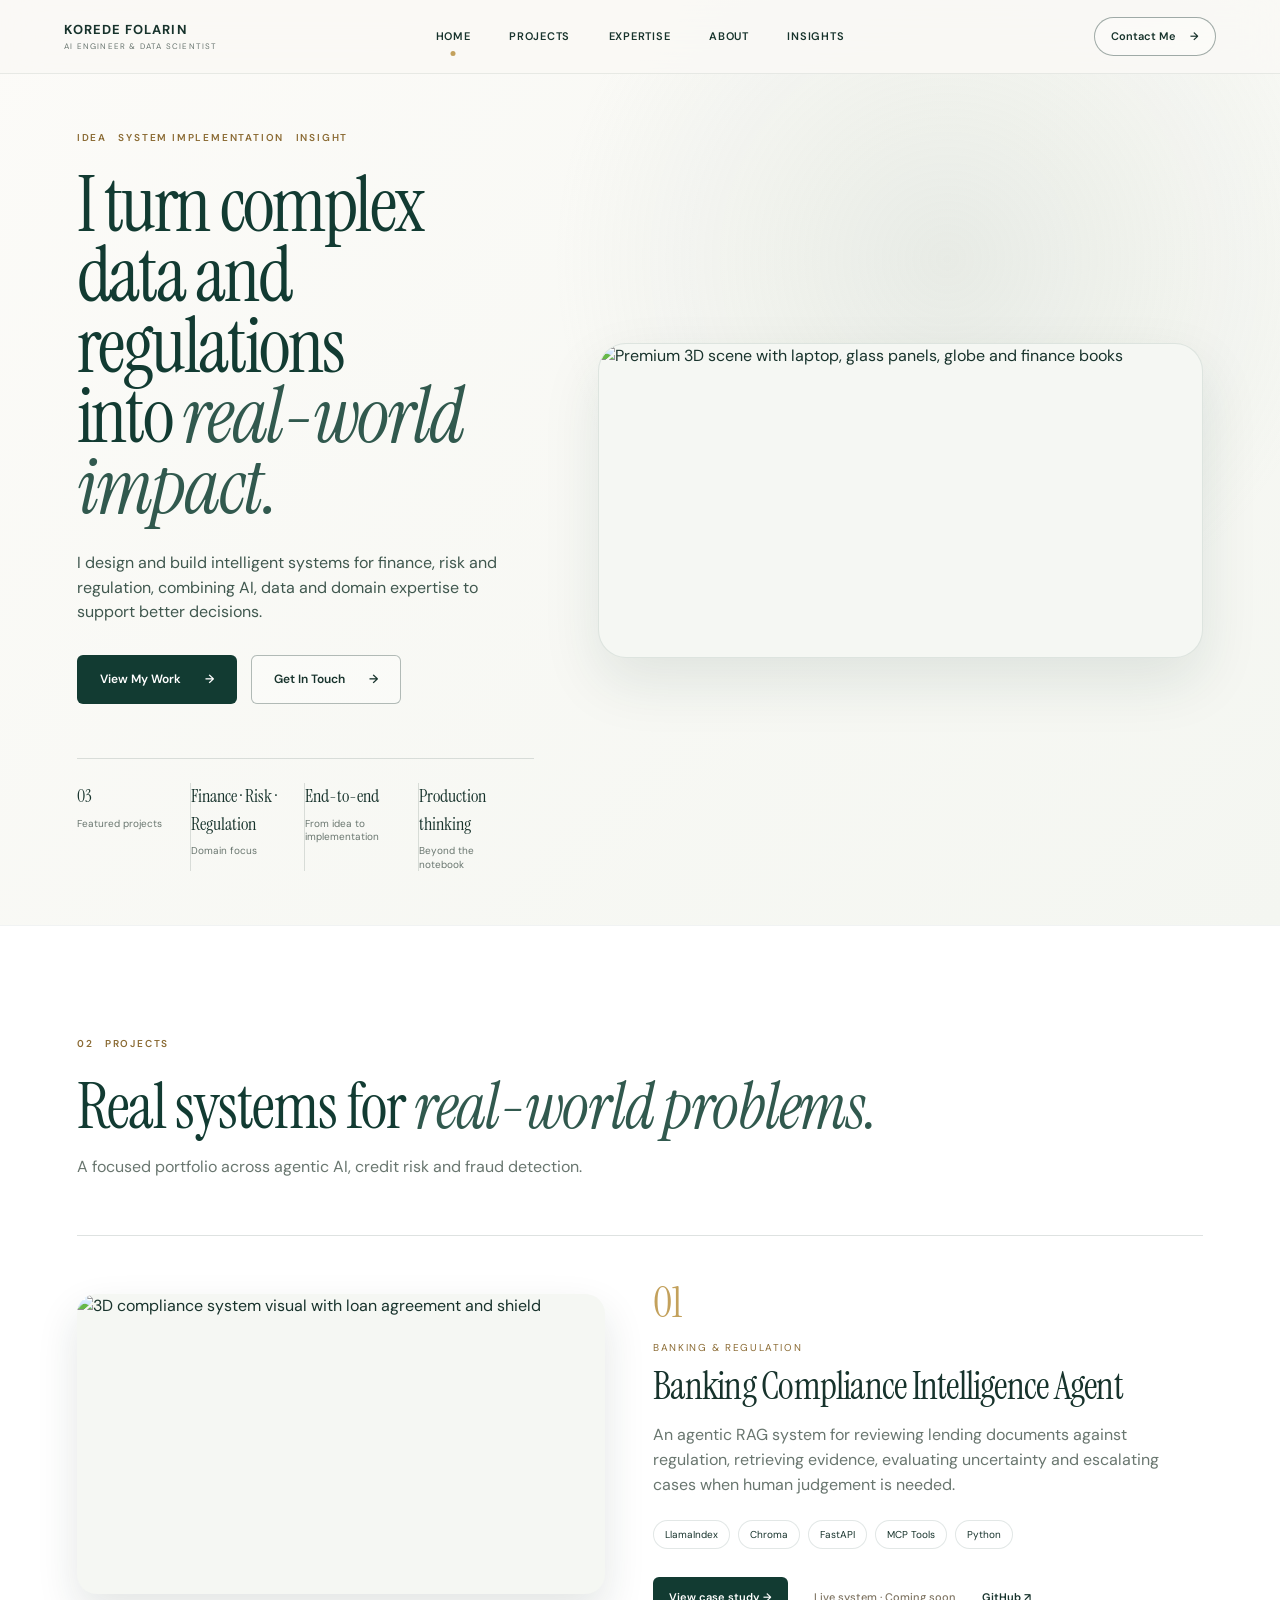
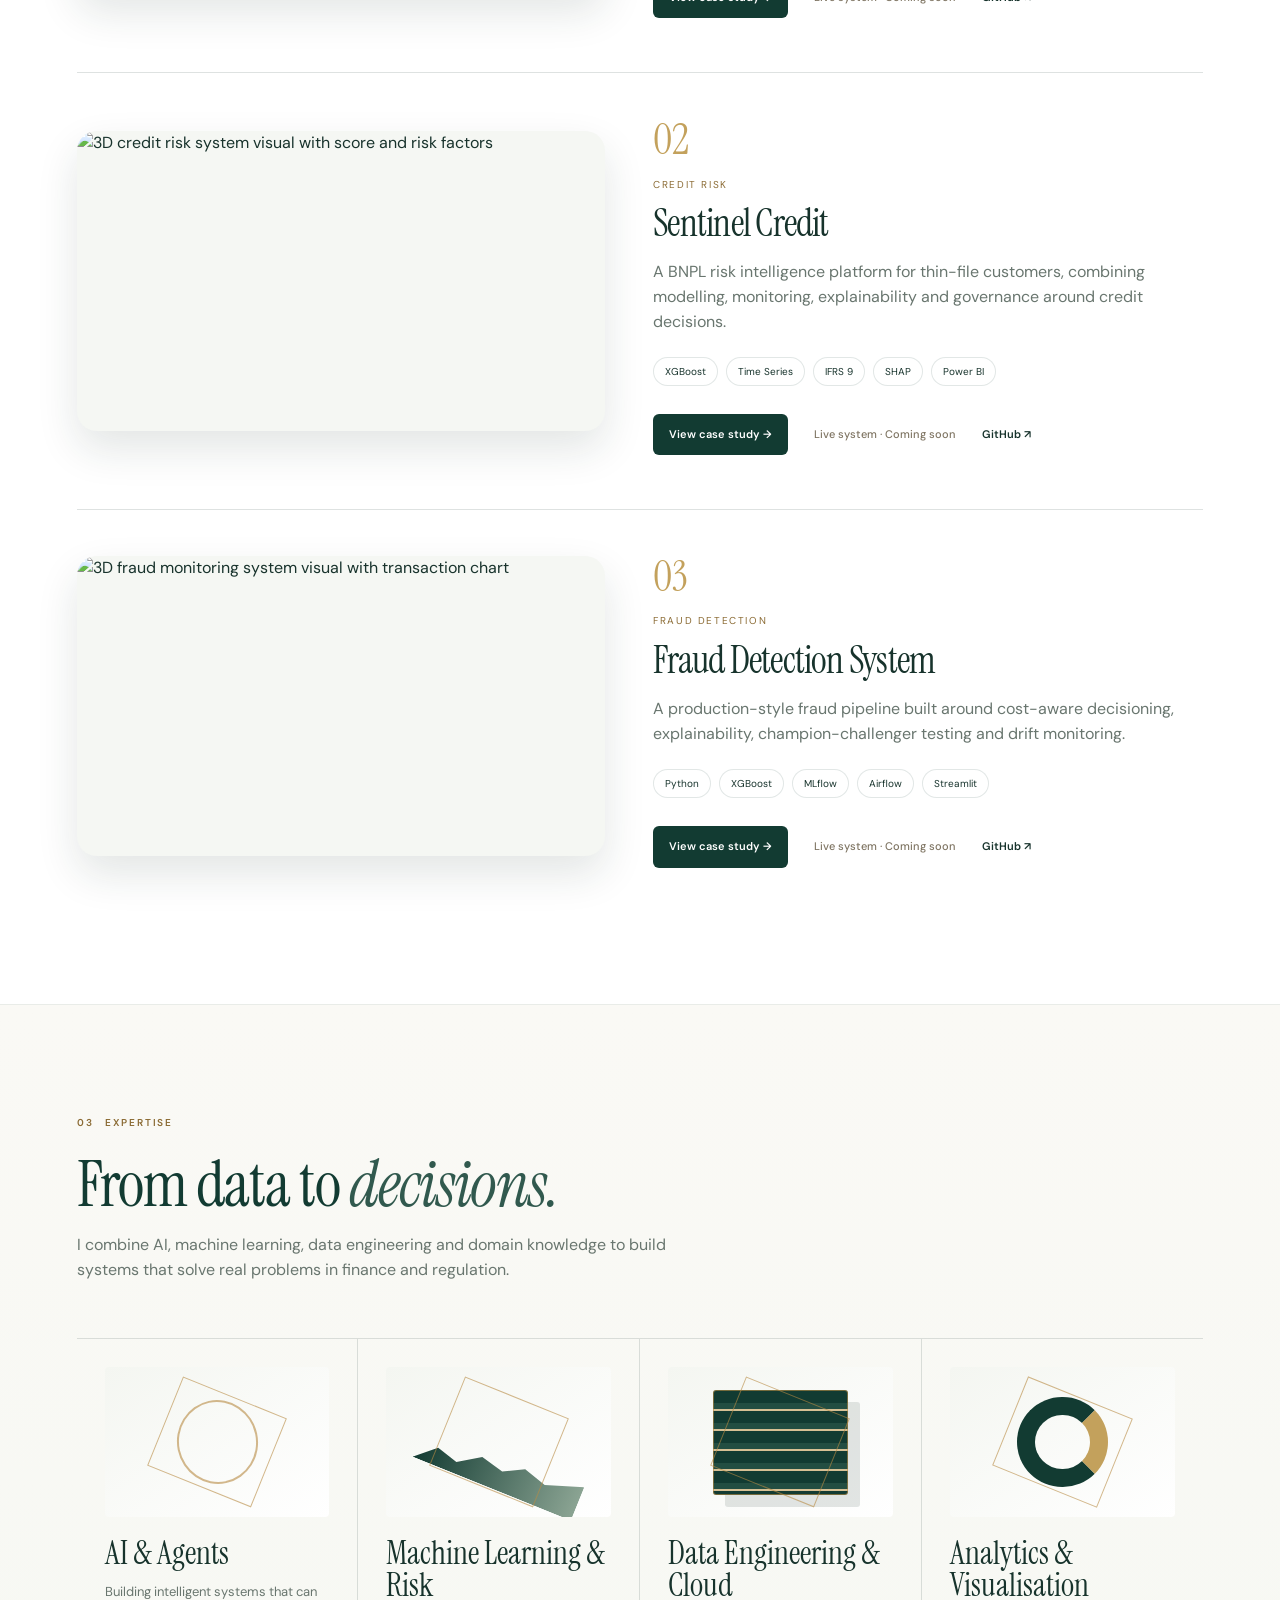
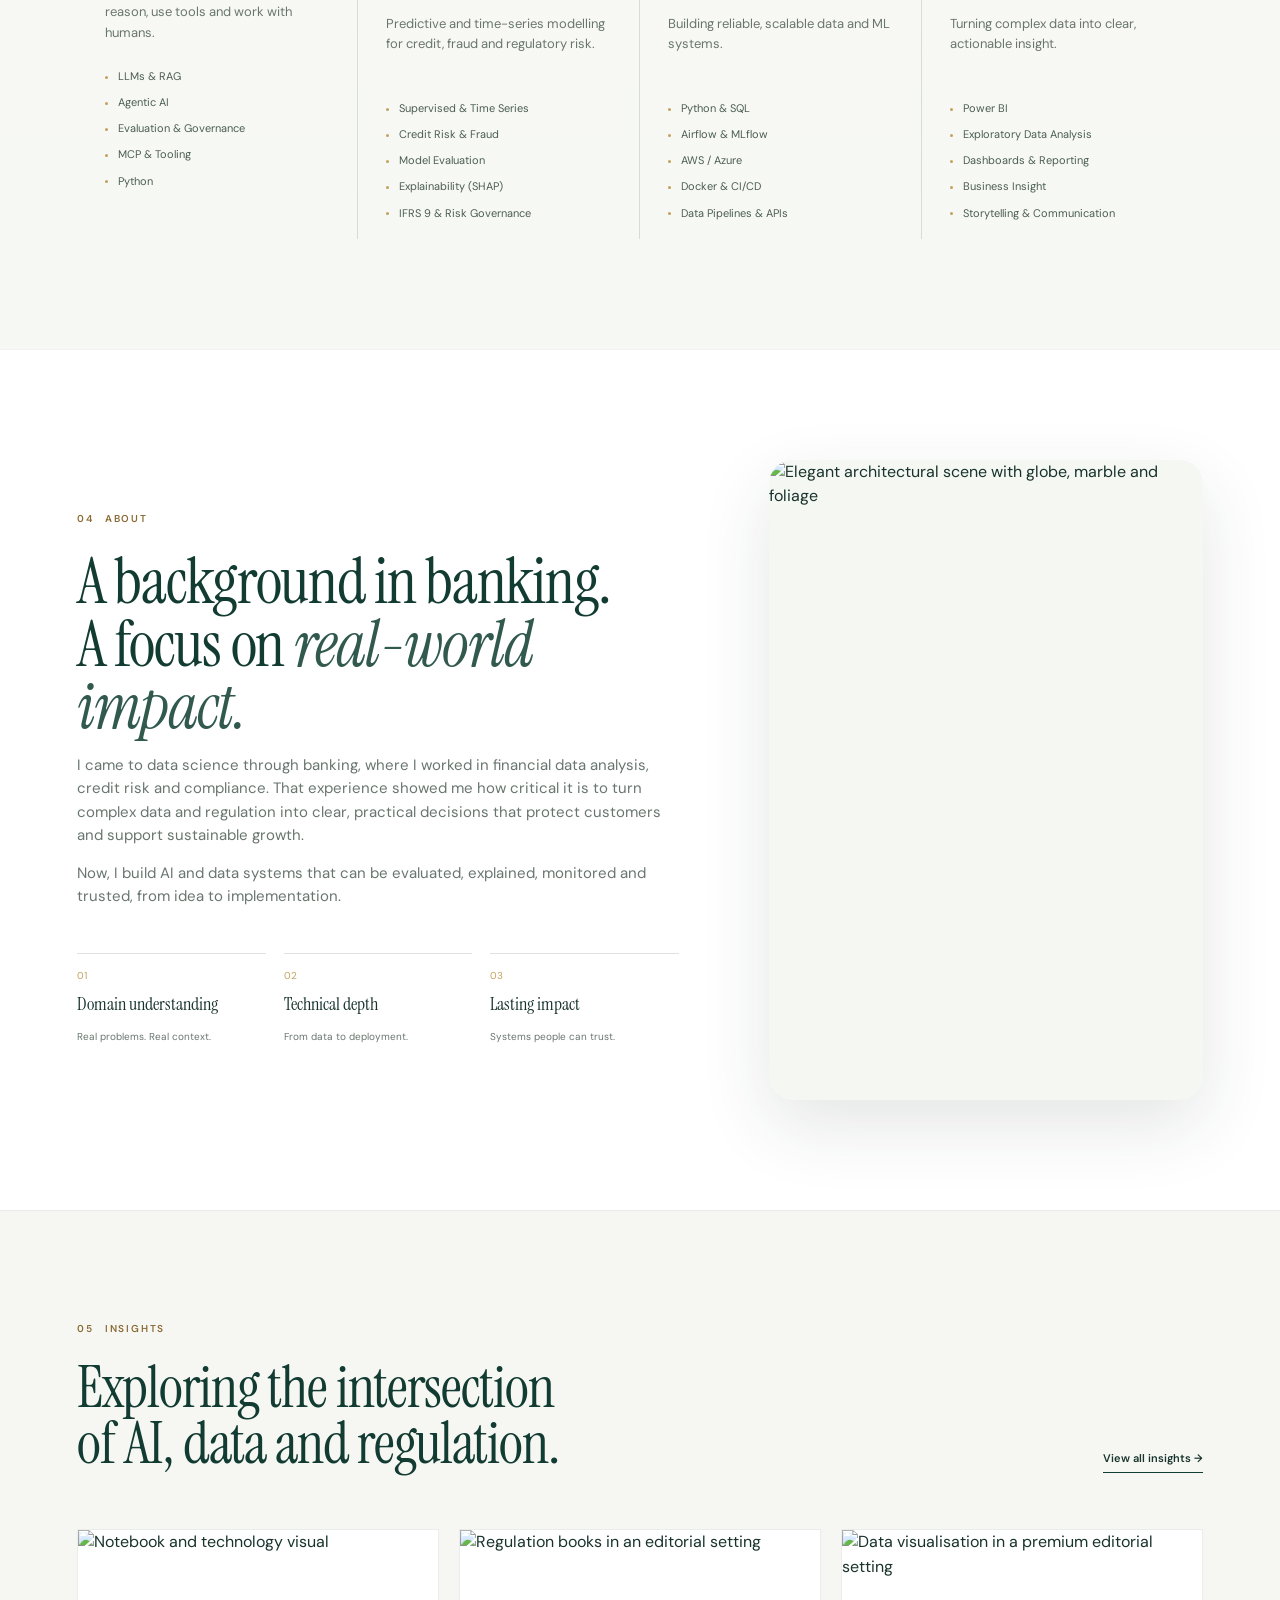
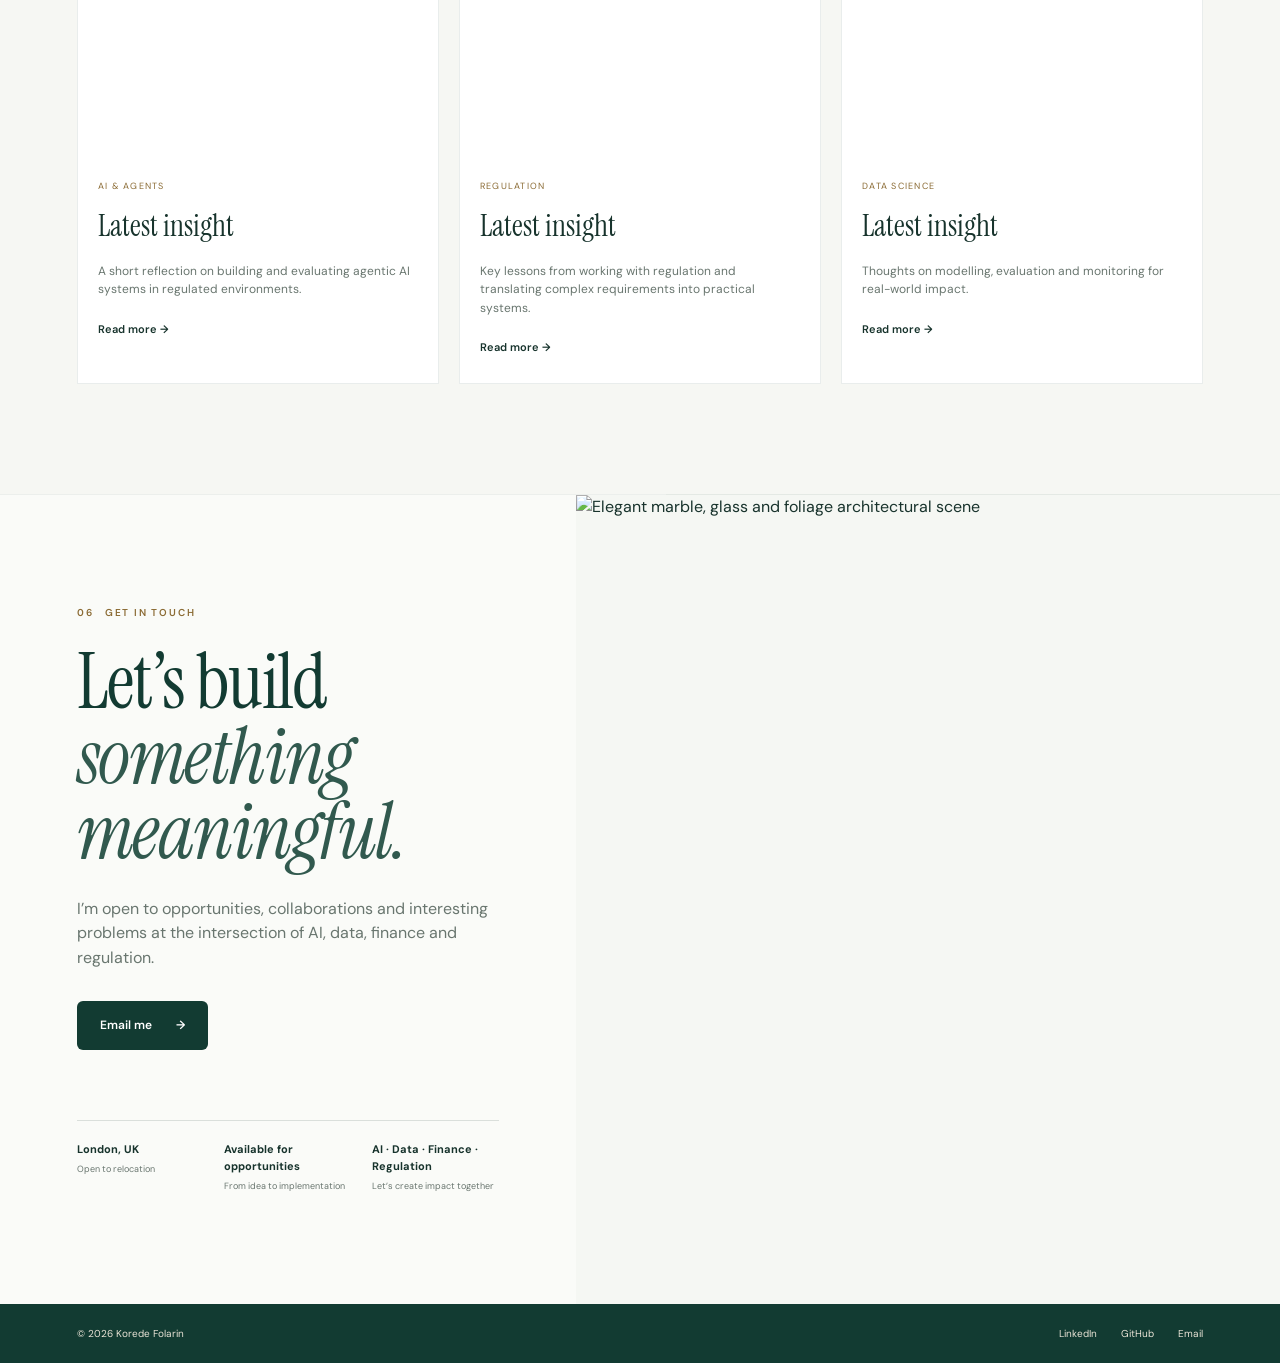
==== commit affda324: "Add files via upload" ====
--- a/index.html
+++ b/index.html
@@ -40,8 +40,7 @@
         <p class="section-kicker">IDEA &nbsp; SYSTEM IMPLEMENTATION &nbsp; INSIGHT</p>
         <h1>I turn complex<br>data and regulations<br>into <em>real-world impact.</em></h1>
         <p class="hero-text">
-          I design and build AI and data solutions that solve real problems in finance,
-          risk and regulation, from intelligent agents to machine learning systems.
+          I design and build intelligent systems for finance, risk and regulation, combining AI, data and domain expertise to support better decisions.
         </p>
         <div class="hero-actions">
           <a class="btn btn-dark" href="#work">View My Work <span>→</span></a>
@@ -50,9 +49,9 @@
 
         <div class="hero-proof">
           <div><strong>03</strong><span>Featured projects</span></div>
-          <div><strong>Finance · Risk · Regulation</strong><span>Domain depth</span></div>
+          <div><strong>Finance · Risk · Regulation</strong><span>Domain focus</span></div>
           <div><strong>End-to-end</strong><span>From idea to implementation</span></div>
-          <div><strong>Real-world impact</strong><span>The goal</span></div>
+          <div><strong>Production thinking</strong><span>Beyond the notebook</span></div>
         </div>
       </div>
 
--- a/styles.css
+++ b/styles.css
@@ -1,14 +1,14 @@
 :root{
-  --cream:#f4efe4;
-  --cream-2:#fbf8f1;
-  --paper:#fffdf8;
-  --forest:#0e382f;
-  --forest-2:#173f35;
-  --forest-soft:#285446;
-  --ink:#18342d;
-  --muted:#68756f;
-  --gold:#b78a43;
-  --gold-2:#d9b875;
+  --cream:#FAF9F5;
+  --cream-2:#FFFFFF;
+  --paper:#FFFFFF;
+  --forest:#123B32;
+  --forest-2:#0A2D26;
+  --forest-soft:#31594E;
+  --ink:#17332C;
+  --muted:#69766F;
+  --gold:#C3A15C;
+  --gold-2:#E3D5B5;
   --line:rgba(24,52,45,.14);
   --line-soft:rgba(24,52,45,.08);
   --shadow:0 26px 70px rgba(30,52,43,.12);
@@ -40,7 +40,7 @@
   display:grid;
   grid-template-columns:1fr auto 1fr;
   align-items:center;
-  background:rgba(247,242,232,.82);
+  background:rgba(250,249,245,.88);
   backdrop-filter:blur(18px);
   border-bottom:1px solid var(--line-soft);
 }
@@ -65,7 +65,7 @@
 
 /* Global */
 .section-shell{padding:110px clamp(24px,6vw,96px)}
-.section-kicker{margin:0 0 24px;color:#9b6825;font-size:10px;font-weight:600;letter-spacing:.18em;text-transform:uppercase}
+.section-kicker{margin:0 0 24px;color:#8B6B34;font-size:10px;font-weight:600;letter-spacing:.18em;text-transform:uppercase}
 .section-heading{max-width:860px;margin-bottom:56px}
 .section-heading h2,.about-copy h2,.contact-copy h2{
   font-family:var(--serif);font-weight:400;line-height:.98;margin:0;color:var(--forest);
@@ -85,8 +85,8 @@
   gap:clamp(30px,5vw,92px);
   align-items:center;
   background:
-    radial-gradient(circle at 72% 30%,rgba(155,177,164,.2),transparent 35%),
-    linear-gradient(135deg,#f7f2e8 0%,#efeade 100%);
+    radial-gradient(circle at 74% 28%,rgba(169,184,170,.20),transparent 34%),
+    linear-gradient(135deg,#FCFBF8 0%,#F4F6F1 100%);
 }
 .hero-copy h1{
   font-family:var(--serif);font-weight:400;line-height:.92;letter-spacing:-.03em;
@@ -109,8 +109,8 @@
 .hero-proof span{display:block;color:var(--muted);font-size:10px;margin-top:6px;line-height:1.35}
 .hero-art{position:relative;min-width:0}
 .image-frame{
-  overflow:hidden;border-radius:28px;box-shadow:var(--shadow);border:1px solid rgba(255,255,255,.7);
-  background:#e9e2d4;transform-style:preserve-3d
+  overflow:hidden;border-radius:28px;box-shadow:0 24px 58px rgba(18,59,50,.10);border:1px solid rgba(255,255,255,.7);
+  background:#F1F4EF;transform-style:preserve-3d
 }
 .image-frame img{width:100%;height:auto;transition:transform .25s ease-out}
 
@@ -126,7 +126,7 @@
 .project-image:hover img{transform:scale(1.025)}
 .project-copy{padding-right:20px}
 .project-no{font-family:var(--serif);font-size:42px;color:var(--gold)}
-.project-type{font-size:10px;letter-spacing:.16em;color:#9b6825;margin:4px 0 12px}
+.project-type{font-size:10px;letter-spacing:.16em;color:#8B6B34;margin:4px 0 12px}
 .project-copy h3{font-family:var(--serif);font-size:clamp(38px,3vw,58px);font-weight:400;line-height:1;margin:0 0 18px}
 .project-copy>p:not(.project-type){color:var(--muted);max-width:630px}
 .tags{display:flex;flex-wrap:wrap;gap:8px;margin:22px 0}
@@ -138,7 +138,7 @@
 .coming{color:#7f7563;font-weight:500}
 
 /* Expertise */
-.expertise-section{background:linear-gradient(180deg,#f4efe4,#f8f4ec)}
+.expertise-section{background:linear-gradient(180deg,#FAF9F5,#F6F8F3)}
 .expertise-grid{display:grid;grid-template-columns:repeat(4,1fr);border-top:1px solid var(--line)}
 .expertise-column{padding:28px 28px 8px;border-right:1px solid var(--line);min-width:0}
 .expertise-column:last-child{border-right:0}
@@ -147,7 +147,7 @@
 .expertise-column ul{list-style:none;padding:0;margin:22px 0 0}
 .expertise-column li{font-size:11px;color:#4b5c55;margin:9px 0;padding-left:13px;position:relative}
 .expertise-column li::before{content:"";position:absolute;left:0;top:.7em;width:3px;height:3px;border-radius:50%;background:var(--gold)}
-.sculpture{height:150px;border-radius:4px;position:relative;overflow:hidden;background:linear-gradient(145deg,#ebe4d4,#faf7ef)}
+.sculpture{height:150px;border-radius:4px;position:relative;overflow:hidden;background:linear-gradient(145deg,#F4F6F1,#FFFFFF)}
 .sculpture::before,.sculpture::after{content:"";position:absolute;inset:18% 25%;border:1px solid rgba(183,138,67,.6);transform:rotate(22deg)}
 .sculpture-agent::after{inset:22% 32%;border-radius:50%;transform:rotate(-12deg);border-width:2px}
 .sculpture-risk::before{inset:58% 12% 18% 12%;background:linear-gradient(90deg,var(--forest),#8ba493);clip-path:polygon(0 100%,12% 50%,25% 68%,38% 28%,52% 45%,64% 15%,78% 35%,100% 0,100% 100%);border:0}
@@ -157,7 +157,7 @@
 /* About */
 .about-section{
   display:grid;grid-template-columns:minmax(0,1fr) minmax(360px,.72fr);gap:90px;align-items:center;
-  background:#fbf8f1
+  background:#FFFFFF
 }
 .about-copy h2{font-size:clamp(54px,5vw,84px)}
 .about-copy>p:not(.section-kicker){max-width:700px;color:var(--muted);font-size:15px}
@@ -170,7 +170,7 @@
 .about-visual img{width:100%;height:100%;min-height:640px;object-fit:cover}
 
 /* Insights */
-.insights-section{background:#f2ecdf}
+.insights-section{background:#F6F7F3}
 .section-heading-inline{max-width:none;display:flex;justify-content:space-between;gap:30px;align-items:flex-end}
 .section-heading-inline h2{font-size:clamp(48px,4.5vw,78px)}
 .inline-link{font-size:11px;font-weight:600;border-bottom:1px solid var(--forest);padding-bottom:5px}
@@ -178,14 +178,14 @@
 .insight-card{background:rgba(255,255,255,.44);border:1px solid var(--line-soft);padding-bottom:24px}
 .insight-card img{width:100%;aspect-ratio:1.55;object-fit:cover}
 .insight-card>*:not(img){margin-left:20px;margin-right:20px}
-.insight-tag{font-size:9px;letter-spacing:.14em;color:#9b6825;margin-top:18px}
+.insight-tag{font-size:9px;letter-spacing:.14em;color:#8B6B34;margin-top:18px}
 .insight-card h3{font-family:var(--serif);font-size:30px;font-weight:400;margin-top:8px;margin-bottom:8px}
 .insight-card p:not(.insight-tag){color:var(--muted);font-size:12px}
 .insight-card a{display:inline-block;font-size:11px;font-weight:600;margin-top:10px}
 
 /* Contact */
 .contact-section{
-  min-height:760px;display:grid;grid-template-columns:minmax(0,.9fr) minmax(360px,1.1fr);align-items:stretch;background:#fbf7ef
+  min-height:760px;display:grid;grid-template-columns:minmax(0,.9fr) minmax(360px,1.1fr);align-items:stretch;background:#FAFBF8
 }
 .contact-copy{padding:110px clamp(24px,6vw,96px);display:flex;flex-direction:column;justify-content:center}
 .contact-copy h2{font-size:clamp(68px,6vw,112px)}
@@ -218,7 +218,7 @@
   .menu-toggle{display:block;justify-self:end}
   .main-nav{
     position:absolute;top:68px;left:0;right:0;display:none;flex-direction:column;gap:0;
-    background:rgba(247,242,232,.98);border-bottom:1px solid var(--line);padding:12px 20px 20px
+    background:rgba(250,249,245,.98);border-bottom:1px solid var(--line);padding:12px 20px 20px
   }
   .main-nav.open{display:flex}
   .main-nav a{padding:12px 0}
@@ -245,3 +245,63 @@
   .reveal{opacity:1;transform:none;transition:none}
   .image-frame img{transform:none!important}
 }
+
+
+/* CLEAN VISUAL PASS */
+.hero-art img,
+.project-image img,
+.about-visual img,
+.insight-card img,
+.contact-visual img{
+  filter:saturate(.86) contrast(1.03) brightness(1.07) sepia(0);
+}
+
+.hero-art .image-frame,
+.project-image,
+.about-visual,
+.contact-visual{
+  background:#F5F7F3;
+  border-color:rgba(18,59,50,.10);
+}
+
+.projects-section,
+.expertise-section,
+.about-section,
+.insights-section,
+.contact-section{
+  border-top:1px solid rgba(18,59,50,.06);
+}
+
+.project-row{
+  padding-top:34px;
+  padding-bottom:26px;
+}
+
+.project-copy h3,
+.section-heading h2,
+.about-copy h2,
+.contact-copy h2{
+  letter-spacing:-.02em;
+}
+
+.tags span{
+  background:#FFFFFF;
+  border-color:rgba(18,59,50,.12);
+}
+
+.insight-card{
+  background:#FFFFFF;
+  border-color:rgba(18,59,50,.09);
+  box-shadow:none;
+}
+
+.contact-section{
+  background:
+    linear-gradient(90deg,#FAFBF8 0%,#FAFBF8 52%,#F1F4EF 52%,#F1F4EF 100%);
+}
+
+@media (max-width:1100px){
+  .contact-section{
+    background:#FAFBF8;
+  }
+}
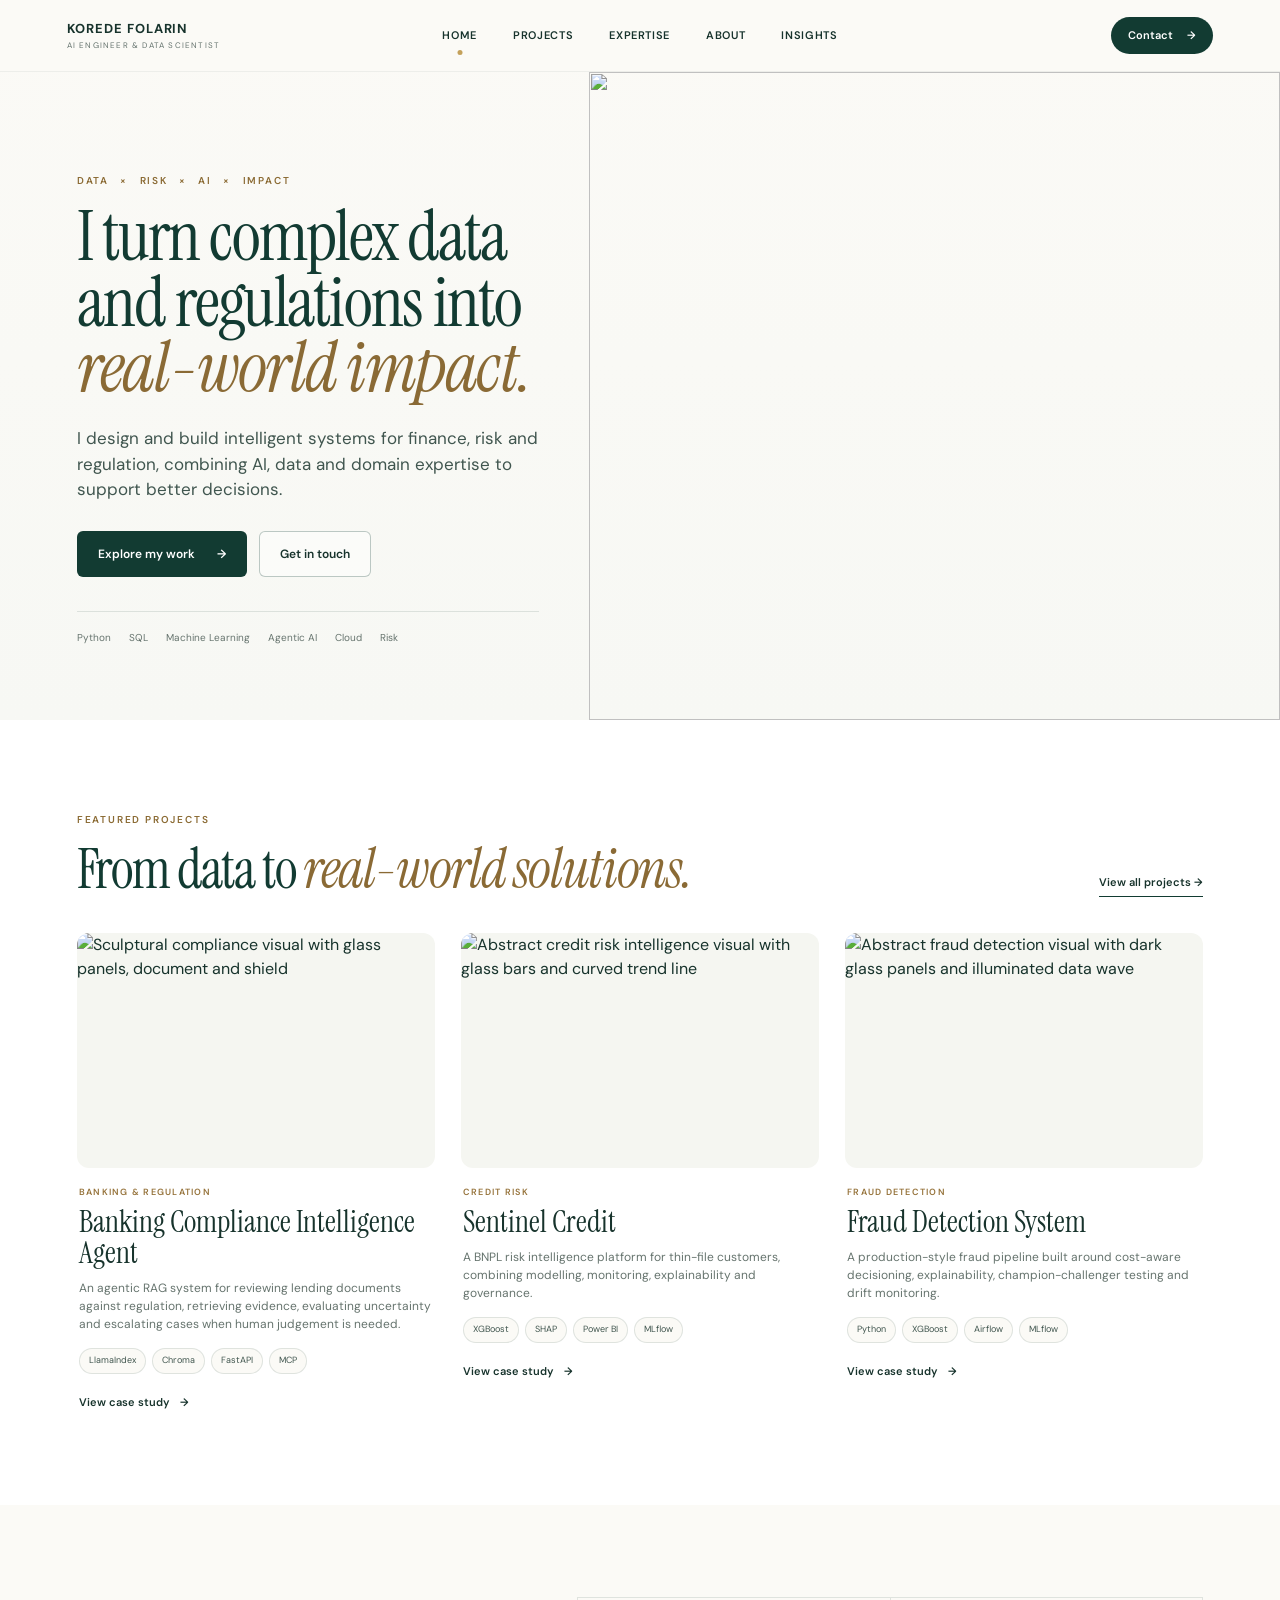
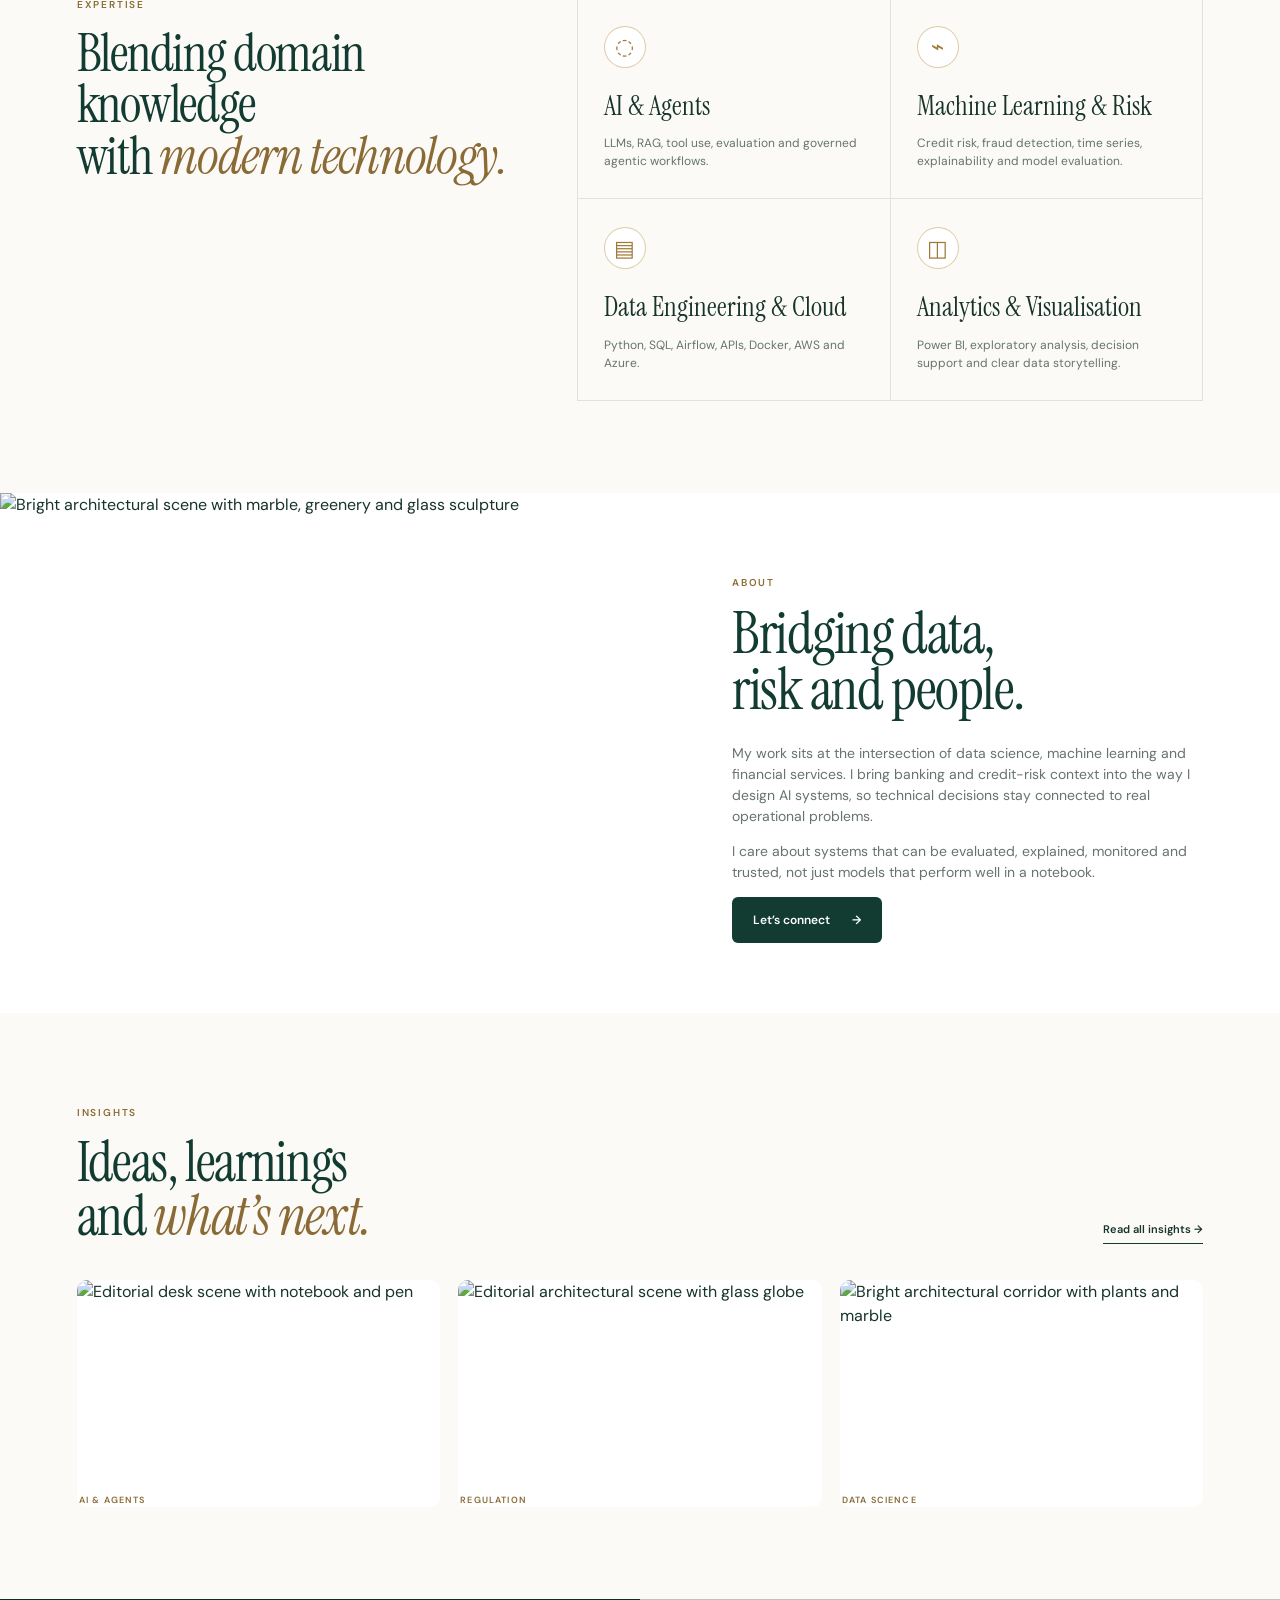
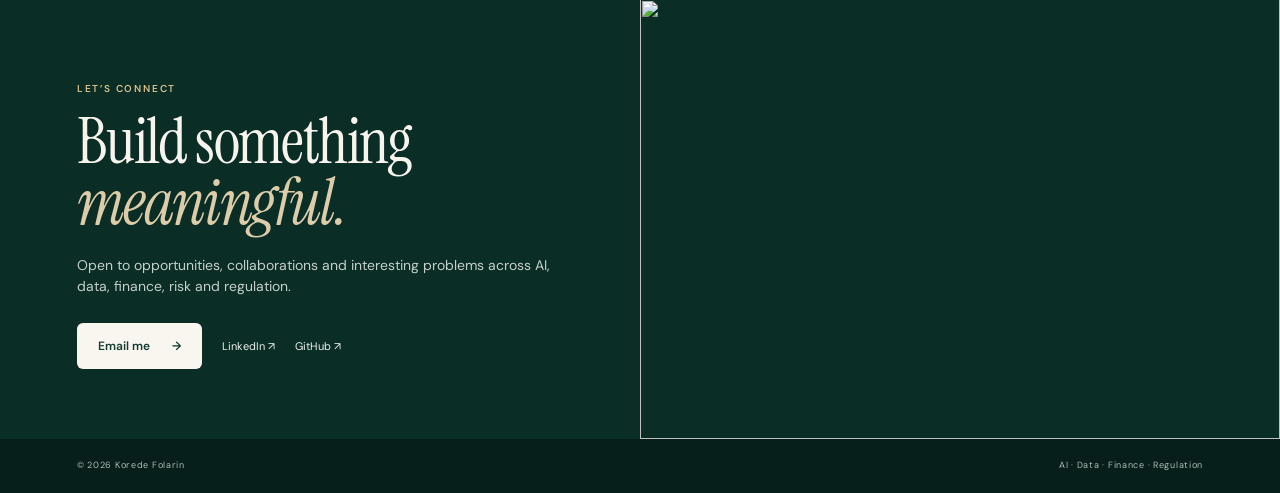
==== commit f2035049: "Add files via upload" ====
--- a/index.html
+++ b/index.html
@@ -1,261 +1,218 @@
 <!doctype html>
 <html lang="en">
 <head>
-  <meta charset="utf-8" />
-  <meta name="viewport" content="width=device-width, initial-scale=1" />
-  <meta name="description" content="Korede Folarin, AI Engineer and Data Scientist building reliable intelligent systems for finance, risk and regulation." />
-  <meta name="theme-color" content="#f4efe4" />
+  <meta charset="utf-8">
+  <meta name="viewport" content="width=device-width, initial-scale=1">
+  <meta name="description" content="Korede Folarin, AI Engineer and Data Scientist building intelligent systems for finance, risk and regulation.">
+  <meta name="theme-color" content="#fbfaf6">
   <title>Korede Folarin | AI Engineer & Data Scientist</title>
+
   <link rel="preconnect" href="https://fonts.googleapis.com">
   <link rel="preconnect" href="https://fonts.gstatic.com" crossorigin>
   <link href="https://fonts.googleapis.com/css2?family=DM+Sans:wght@400;500;600&family=Instrument+Serif:ital@0;1&display=swap" rel="stylesheet">
-  <link rel="stylesheet" href="styles.css" />
+  <link rel="stylesheet" href="styles.css">
 </head>
+
 <body>
-  <header class="site-header" id="siteHeader">
-    <a class="brand" href="#top" aria-label="Korede Folarin home">
-      <strong>KOREDE FOLARIN</strong>
-      <span>AI ENGINEER &amp; DATA SCIENTIST</span>
-    </a>
-
-    <button class="menu-toggle" aria-label="Toggle navigation" aria-expanded="false">
-      <span></span><span></span>
-    </button>
-
-    <nav class="main-nav" aria-label="Main navigation">
-      <a class="active" href="#top">Home</a>
-      <a href="#work">Projects</a>
-      <a href="#expertise">Expertise</a>
-      <a href="#about">About</a>
-      <a href="#insights">Insights</a>
-    </nav>
-
-    <a class="contact-pill" href="#contact">Contact Me <span>→</span></a>
-  </header>
-
-  <main>
-    <!-- HOME -->
-    <section id="top" class="hero">
+<header class="site-header" id="siteHeader">
+  <a class="brand" href="#top" aria-label="Korede Folarin home">
+    <strong>KOREDE FOLARIN</strong>
+    <span>AI ENGINEER &amp; DATA SCIENTIST</span>
+  </a>
+
+  <button class="menu-toggle" type="button" aria-label="Open navigation" aria-expanded="false">
+    <span></span><span></span>
+  </button>
+
+  <nav class="main-nav" aria-label="Primary navigation">
+    <a class="active" href="#top">Home</a>
+    <a href="#work">Projects</a>
+    <a href="#expertise">Expertise</a>
+    <a href="#about">About</a>
+    <a href="insights.html">Insights</a>
+  </nav>
+
+  <a class="header-cta" href="#contact">Contact <span>→</span></a>
+</header>
+
+<main>
+  <section class="hero" id="top">
+    <div class="hero-inner">
       <div class="hero-copy reveal">
-        <p class="section-kicker">IDEA &nbsp; SYSTEM IMPLEMENTATION &nbsp; INSIGHT</p>
-        <h1>I turn complex<br>data and regulations<br>into <em>real-world impact.</em></h1>
-        <p class="hero-text">
-          I design and build intelligent systems for finance, risk and regulation, combining AI, data and domain expertise to support better decisions.
+        <p class="eyebrow">DATA &nbsp; × &nbsp; RISK &nbsp; × &nbsp; AI &nbsp; × &nbsp; IMPACT</p>
+        <h1>I turn complex data<br>and regulations into<br><em>real-world impact.</em></h1>
+        <p class="hero-lede">
+          I design and build intelligent systems for finance, risk and regulation,
+          combining AI, data and domain expertise to support better decisions.
         </p>
+
         <div class="hero-actions">
-          <a class="btn btn-dark" href="#work">View My Work <span>→</span></a>
-          <a class="btn btn-light" href="#contact">Get In Touch <span>→</span></a>
-        </div>
-
-        <div class="hero-proof">
-          <div><strong>03</strong><span>Featured projects</span></div>
-          <div><strong>Finance · Risk · Regulation</strong><span>Domain focus</span></div>
-          <div><strong>End-to-end</strong><span>From idea to implementation</span></div>
-          <div><strong>Production thinking</strong><span>Beyond the notebook</span></div>
-        </div>
-      </div>
-
-      <div class="hero-art reveal" aria-label="Premium AI, data and regulation visual">
-        <div class="image-frame parallax-frame">
-          <img src="assets/home-hero.webp" alt="Premium 3D scene with laptop, glass panels, globe and finance books" width="1560" height="808">
-        </div>
-      </div>
-    </section>
-
-    <!-- PROJECTS -->
-    <section id="work" class="projects-section section-shell">
-      <div class="section-heading reveal">
-        <p class="section-kicker">02 &nbsp; PROJECTS</p>
-        <h2>Real systems for <em>real-world problems.</em></h2>
-        <p>A focused portfolio across agentic AI, credit risk and fraud detection.</p>
-      </div>
-
-      <div class="project-list">
-        <article class="project-row reveal">
-          <a class="project-image" href="compliance-agent.html" aria-label="Open Banking Compliance Agent case study">
-            <img src="assets/project-compliance.webp" alt="3D compliance system visual with loan agreement and shield" loading="lazy">
-          </a>
-          <div class="project-copy">
-            <span class="project-no">01</span>
-            <p class="project-type">BANKING &amp; REGULATION</p>
-            <h3>Banking Compliance Intelligence Agent</h3>
-            <p>An agentic RAG system for reviewing lending documents against regulation, retrieving evidence, evaluating uncertainty and escalating cases when human judgement is needed.</p>
-            <div class="tags">
-              <span>LlamaIndex</span><span>Chroma</span><span>FastAPI</span><span>MCP Tools</span><span>Python</span>
-            </div>
-            <div class="project-actions">
-              <a href="compliance-agent.html">View case study <span>→</span></a>
-              <span class="coming">Live system · Coming soon</span>
-              <a href="https://github.com/korede-folarin" target="_blank" rel="noopener">GitHub ↗</a>
-            </div>
-          </div>
-        </article>
-
-        <article class="project-row reveal">
-          <a class="project-image" href="sentinel-credit.html" aria-label="Open Sentinel Credit case study">
-            <img src="assets/project-sentinel.webp" alt="3D credit risk system visual with score and risk factors" loading="lazy">
-          </a>
-          <div class="project-copy">
-            <span class="project-no">02</span>
-            <p class="project-type">CREDIT RISK</p>
-            <h3>Sentinel Credit</h3>
-            <p>A BNPL risk intelligence platform for thin-file customers, combining modelling, monitoring, explainability and governance around credit decisions.</p>
-            <div class="tags">
-              <span>XGBoost</span><span>Time Series</span><span>IFRS 9</span><span>SHAP</span><span>Power BI</span>
-            </div>
-            <div class="project-actions">
-              <a href="sentinel-credit.html">View case study <span>→</span></a>
-              <span class="coming">Live system · Coming soon</span>
-              <a href="https://github.com/korede-folarin" target="_blank" rel="noopener">GitHub ↗</a>
-            </div>
-          </div>
-        </article>
-
-        <article class="project-row reveal">
-          <a class="project-image" href="fraud-detection.html" aria-label="Open Fraud Detection System case study">
-            <img src="assets/project-fraud.webp" alt="3D fraud monitoring system visual with transaction chart" loading="lazy">
-          </a>
-          <div class="project-copy">
-            <span class="project-no">03</span>
-            <p class="project-type">FRAUD DETECTION</p>
-            <h3>Fraud Detection System</h3>
-            <p>A production-style fraud pipeline built around cost-aware decisioning, explainability, champion-challenger testing and drift monitoring.</p>
-            <div class="tags">
-              <span>Python</span><span>XGBoost</span><span>MLflow</span><span>Airflow</span><span>Streamlit</span>
-            </div>
-            <div class="project-actions">
-              <a href="fraud-detection.html">View case study <span>→</span></a>
-              <span class="coming">Live system · Coming soon</span>
-              <a href="https://github.com/korede-folarin" target="_blank" rel="noopener">GitHub ↗</a>
-            </div>
-          </div>
-        </article>
-      </div>
-    </section>
-
-    <!-- EXPERTISE -->
-    <section id="expertise" class="expertise-section section-shell">
-      <div class="section-heading reveal">
-        <p class="section-kicker">03 &nbsp; EXPERTISE</p>
-        <h2>From data to <em>decisions.</em></h2>
-        <p>I combine AI, machine learning, data engineering and domain knowledge to build systems that solve real problems in finance and regulation.</p>
-      </div>
-
-      <div class="expertise-grid">
-        <article class="expertise-column reveal">
-          <div class="sculpture sculpture-agent" aria-hidden="true"></div>
-          <h3>AI &amp; Agents</h3>
-          <p>Building intelligent systems that can reason, use tools and work with humans.</p>
-          <ul><li>LLMs &amp; RAG</li><li>Agentic AI</li><li>Evaluation &amp; Governance</li><li>MCP &amp; Tooling</li><li>Python</li></ul>
-        </article>
-
-        <article class="expertise-column reveal">
-          <div class="sculpture sculpture-risk" aria-hidden="true"></div>
-          <h3>Machine Learning &amp; Risk</h3>
-          <p>Predictive and time-series modelling for credit, fraud and regulatory risk.</p>
-          <ul><li>Supervised &amp; Time Series</li><li>Credit Risk &amp; Fraud</li><li>Model Evaluation</li><li>Explainability (SHAP)</li><li>IFRS 9 &amp; Risk Governance</li></ul>
-        </article>
-
-        <article class="expertise-column reveal">
-          <div class="sculpture sculpture-data" aria-hidden="true"></div>
-          <h3>Data Engineering &amp; Cloud</h3>
-          <p>Building reliable, scalable data and ML systems.</p>
-          <ul><li>Python &amp; SQL</li><li>Airflow &amp; MLflow</li><li>AWS / Azure</li><li>Docker &amp; CI/CD</li><li>Data Pipelines &amp; APIs</li></ul>
-        </article>
-
-        <article class="expertise-column reveal">
-          <div class="sculpture sculpture-analytics" aria-hidden="true"></div>
-          <h3>Analytics &amp; Visualisation</h3>
-          <p>Turning complex data into clear, actionable insight.</p>
-          <ul><li>Power BI</li><li>Exploratory Data Analysis</li><li>Dashboards &amp; Reporting</li><li>Business Insight</li><li>Storytelling &amp; Communication</li></ul>
-        </article>
-      </div>
-    </section>
-
-    <!-- ABOUT -->
-    <section id="about" class="about-section section-shell">
-      <div class="about-copy reveal">
-        <p class="section-kicker">04 &nbsp; ABOUT</p>
-        <h2>A background in banking.<br>A focus on <em>real-world impact.</em></h2>
-        <p>I came to data science through banking, where I worked in financial data analysis, credit risk and compliance. That experience showed me how critical it is to turn complex data and regulation into clear, practical decisions that protect customers and support sustainable growth.</p>
-        <p>Now, I build AI and data systems that can be evaluated, explained, monitored and trusted, from idea to implementation.</p>
-        <div class="about-principles">
-          <div><span>01</span><strong>Domain understanding</strong><small>Real problems. Real context.</small></div>
-          <div><span>02</span><strong>Technical depth</strong><small>From data to deployment.</small></div>
-          <div><span>03</span><strong>Lasting impact</strong><small>Systems people can trust.</small></div>
-        </div>
-      </div>
-
-      <div class="about-visual reveal">
-        <img src="assets/about-visual.webp" alt="Elegant architectural scene with globe, marble and foliage" loading="lazy">
-      </div>
-    </section>
-
-    <!-- INSIGHTS -->
-    <section id="insights" class="insights-section section-shell">
-      <div class="section-heading section-heading-inline reveal">
-        <div>
-          <p class="section-kicker">05 &nbsp; INSIGHTS</p>
-          <h2>Exploring the intersection<br>of AI, data and regulation.</h2>
-        </div>
-        <a class="inline-link" href="insights.html">View all insights <span>→</span></a>
-      </div>
-
-      <div class="insights-grid">
-        <article class="insight-card reveal">
-          <img src="assets/insight-agents.webp" alt="Notebook and technology visual" loading="lazy">
-          <p class="insight-tag">AI &amp; AGENTS</p>
-          <h3>Latest insight</h3>
-          <p>A short reflection on building and evaluating agentic AI systems in regulated environments.</p>
-          <a href="insights.html">Read more <span>→</span></a>
-        </article>
-        <article class="insight-card reveal">
-          <img src="assets/insight-regulation.webp" alt="Regulation books in an editorial setting" loading="lazy">
-          <p class="insight-tag">REGULATION</p>
-          <h3>Latest insight</h3>
-          <p>Key lessons from working with regulation and translating complex requirements into practical systems.</p>
-          <a href="insights.html">Read more <span>→</span></a>
-        </article>
-        <article class="insight-card reveal">
-          <img src="assets/insight-data.webp" alt="Data visualisation in a premium editorial setting" loading="lazy">
-          <p class="insight-tag">DATA SCIENCE</p>
-          <h3>Latest insight</h3>
-          <p>Thoughts on modelling, evaluation and monitoring for real-world impact.</p>
-          <a href="insights.html">Read more <span>→</span></a>
-        </article>
-      </div>
-    </section>
-
-    <!-- CONTACT -->
-    <section id="contact" class="contact-section">
-      <div class="contact-copy reveal">
-        <p class="section-kicker">06 &nbsp; GET IN TOUCH</p>
-        <h2>Let’s build<br><em>something meaningful.</em></h2>
-        <p>I’m open to opportunities, collaborations and interesting problems at the intersection of AI, data, finance and regulation.</p>
-        <a class="btn btn-dark" href="mailto:korede@koredefolarin.com">Email me <span>→</span></a>
-
-        <div class="contact-meta">
-          <div><strong>London, UK</strong><span>Open to relocation</span></div>
-          <div><strong>Available for opportunities</strong><span>From idea to implementation</span></div>
-          <div><strong>AI · Data · Finance · Regulation</strong><span>Let’s create impact together</span></div>
-        </div>
-      </div>
-
-      <div class="contact-visual reveal">
-        <img src="assets/contact-visual.webp" alt="Elegant marble, glass and foliage architectural scene" loading="lazy">
-      </div>
-    </section>
-  </main>
-
-  <footer class="site-footer">
-    <span>© 2026 Korede Folarin</span>
-    <div>
-      <a href="https://www.linkedin.com/in/folarinkorede" target="_blank" rel="noopener">LinkedIn</a>
-      <a href="https://github.com/korede-folarin" target="_blank" rel="noopener">GitHub</a>
-      <a href="mailto:korede@koredefolarin.com">Email</a>
-    </div>
-  </footer>
-
-  <script src="script.js"></script>
+          <a class="button button-primary" href="#work">Explore my work <span>→</span></a>
+          <a class="button button-secondary" href="#contact">Get in touch</a>
+        </div>
+
+        <div class="hero-tags" aria-label="Core skills">
+          <span>Python</span><span>SQL</span><span>Machine Learning</span>
+          <span>Agentic AI</span><span>Cloud</span><span>Risk</span>
+        </div>
+      </div>
+
+      <div class="hero-visual reveal" aria-hidden="true">
+        <img src="assets/hero-visual.webp" alt="">
+      </div>
+    </div>
+  </section>
+
+  <section class="work section" id="work">
+    <div class="section-intro reveal">
+      <div>
+        <p class="eyebrow">FEATURED PROJECTS</p>
+        <h2>From data to <em>real-world solutions.</em></h2>
+      </div>
+      <a class="text-link" href="projects.html">View all projects <span>→</span></a>
+    </div>
+
+    <div class="project-grid">
+      <article class="project-card reveal">
+        <a class="project-media" href="compliance-agent.html">
+          <img src="assets/project-compliance.webp" alt="Sculptural compliance visual with glass panels, document and shield">
+        </a>
+        <div class="project-body">
+          <p class="project-category">BANKING &amp; REGULATION</p>
+          <h3>Banking Compliance Intelligence Agent</h3>
+          <p>An agentic RAG system for reviewing lending documents against regulation, retrieving evidence, evaluating uncertainty and escalating cases when human judgement is needed.</p>
+          <div class="chips"><span>LlamaIndex</span><span>Chroma</span><span>FastAPI</span><span>MCP</span></div>
+          <a class="project-link" href="compliance-agent.html">View case study <span>→</span></a>
+        </div>
+      </article>
+
+      <article class="project-card reveal">
+        <a class="project-media" href="sentinel-credit.html">
+          <img src="assets/project-sentinel.webp" alt="Abstract credit risk intelligence visual with glass bars and curved trend line">
+        </a>
+        <div class="project-body">
+          <p class="project-category">CREDIT RISK</p>
+          <h3>Sentinel Credit</h3>
+          <p>A BNPL risk intelligence platform for thin-file customers, combining modelling, monitoring, explainability and governance.</p>
+          <div class="chips"><span>XGBoost</span><span>SHAP</span><span>Power BI</span><span>MLflow</span></div>
+          <a class="project-link" href="sentinel-credit.html">View case study <span>→</span></a>
+        </div>
+      </article>
+
+      <article class="project-card reveal">
+        <a class="project-media" href="fraud-detection.html">
+          <img src="assets/project-fraud.webp" alt="Abstract fraud detection visual with dark glass panels and illuminated data wave">
+        </a>
+        <div class="project-body">
+          <p class="project-category">FRAUD DETECTION</p>
+          <h3>Fraud Detection System</h3>
+          <p>A production-style fraud pipeline built around cost-aware decisioning, explainability, champion-challenger testing and drift monitoring.</p>
+          <div class="chips"><span>Python</span><span>XGBoost</span><span>Airflow</span><span>MLflow</span></div>
+          <a class="project-link" href="fraud-detection.html">View case study <span>→</span></a>
+        </div>
+      </article>
+    </div>
+  </section>
+
+  <section class="expertise section" id="expertise">
+    <div class="expertise-title reveal">
+      <p class="eyebrow">EXPERTISE</p>
+      <h2>Blending domain knowledge<br>with <em>modern technology.</em></h2>
+    </div>
+
+    <div class="expertise-grid">
+      <article class="capability reveal">
+        <div class="cap-icon">◌</div>
+        <h3>AI &amp; Agents</h3>
+        <p>LLMs, RAG, tool use, evaluation and governed agentic workflows.</p>
+      </article>
+      <article class="capability reveal">
+        <div class="cap-icon">⌁</div>
+        <h3>Machine Learning &amp; Risk</h3>
+        <p>Credit risk, fraud detection, time series, explainability and model evaluation.</p>
+      </article>
+      <article class="capability reveal">
+        <div class="cap-icon">▤</div>
+        <h3>Data Engineering &amp; Cloud</h3>
+        <p>Python, SQL, Airflow, APIs, Docker, AWS and Azure.</p>
+      </article>
+      <article class="capability reveal">
+        <div class="cap-icon">◫</div>
+        <h3>Analytics &amp; Visualisation</h3>
+        <p>Power BI, exploratory analysis, decision support and clear data storytelling.</p>
+      </article>
+    </div>
+  </section>
+
+  <section class="about" id="about">
+    <div class="about-visual reveal">
+      <img src="assets/about-visual.webp" alt="Bright architectural scene with marble, greenery and glass sculpture">
+    </div>
+
+    <div class="about-copy reveal">
+      <p class="eyebrow">ABOUT</p>
+      <h2>Bridging data,<br>risk and people.</h2>
+      <p>
+        My work sits at the intersection of data science, machine learning and financial services.
+        I bring banking and credit-risk context into the way I design AI systems, so technical
+        decisions stay connected to real operational problems.
+      </p>
+      <p>
+        I care about systems that can be evaluated, explained, monitored and trusted, not just models that perform well in a notebook.
+      </p>
+      <a class="button button-primary" href="#contact">Let’s connect <span>→</span></a>
+    </div>
+  </section>
+
+  <section class="insights section" id="insights">
+    <div class="section-intro reveal">
+      <div>
+        <p class="eyebrow">INSIGHTS</p>
+        <h2>Ideas, learnings<br>and <em>what’s next.</em></h2>
+      </div>
+      <a class="text-link" href="insights.html">Read all insights <span>→</span></a>
+    </div>
+
+    <div class="insight-strip">
+      <a href="insights.html" class="insight reveal">
+        <img src="assets/insight-1.webp" alt="Editorial desk scene with notebook and pen">
+        <span>AI &amp; AGENTS</span>
+      </a>
+      <a href="insights.html" class="insight reveal">
+        <img src="assets/insight-2.webp" alt="Editorial architectural scene with glass globe">
+        <span>REGULATION</span>
+      </a>
+      <a href="insights.html" class="insight reveal">
+        <img src="assets/insight-3.webp" alt="Bright architectural corridor with plants and marble">
+        <span>DATA SCIENCE</span>
+      </a>
+    </div>
+  </section>
+
+  <section class="contact" id="contact">
+    <div class="contact-copy reveal">
+      <p class="eyebrow light">LET’S CONNECT</p>
+      <h2>Build something<br><em>meaningful.</em></h2>
+      <p>Open to opportunities, collaborations and interesting problems across AI, data, finance, risk and regulation.</p>
+
+      <div class="contact-actions">
+        <a class="button button-ivory" href="mailto:korede@koredefolarin.com">Email me <span>→</span></a>
+        <a class="social-link" href="https://www.linkedin.com/in/folarinkorede" target="_blank" rel="noopener">LinkedIn ↗</a>
+        <a class="social-link" href="https://github.com/korede-folarin" target="_blank" rel="noopener">GitHub ↗</a>
+      </div>
+    </div>
+
+    <div class="contact-visual reveal" aria-hidden="true">
+      <img src="assets/contact-visual.webp" alt="">
+    </div>
+  </section>
+</main>
+
+<footer>
+  <span>© 2026 Korede Folarin</span>
+  <span>AI · Data · Finance · Regulation</span>
+</footer>
+
+<script src="script.js"></script>
 </body>
 </html>
--- a/styles.css
+++ b/styles.css
@@ -1,307 +1,344 @@
 :root{
-  --cream:#FAF9F5;
-  --cream-2:#FFFFFF;
-  --paper:#FFFFFF;
-  --forest:#123B32;
-  --forest-2:#0A2D26;
-  --forest-soft:#31594E;
-  --ink:#17332C;
-  --muted:#69766F;
-  --gold:#C3A15C;
-  --gold-2:#E3D5B5;
-  --line:rgba(24,52,45,.14);
-  --line-soft:rgba(24,52,45,.08);
-  --shadow:0 26px 70px rgba(30,52,43,.12);
-  --serif:"Instrument Serif", Georgia, serif;
-  --sans:"DM Sans", Arial, sans-serif;
-}
+  --ivory:#fbfaf6;
+  --ivory-2:#f5f6f1;
+  --white:#ffffff;
+  --forest:#123b32;
+  --forest-deep:#0a2d26;
+  --sage:#9cad9f;
+  --sage-soft:#dfe7df;
+  --champagne:#c4a15b;
+  --ink:#17332c;
+  --muted:#66746e;
+  --line:rgba(18,59,50,.12);
+  --serif:"Instrument Serif",Georgia,serif;
+  --sans:"DM Sans",Arial,sans-serif;
+}
+
 *{box-sizing:border-box}
 html{scroll-behavior:smooth}
 body{
   margin:0;
-  background:var(--cream);
+  background:var(--ivory);
   color:var(--ink);
   font-family:var(--sans);
-  line-height:1.55;
-  overflow-x:hidden;
+  line-height:1.5;
+  -webkit-font-smoothing:antialiased;
 }
 img{display:block;max-width:100%}
 a{color:inherit;text-decoration:none}
 button{font:inherit}
-::selection{background:#d9c8a1;color:#0e382f}
-
-/* Header */
+
 .site-header{
   position:fixed;
-  z-index:100;
-  top:0;left:0;right:0;
-  height:74px;
-  padding:0 clamp(20px,5vw,86px);
+  inset:0 0 auto 0;
+  z-index:50;
+  height:72px;
   display:grid;
   grid-template-columns:1fr auto 1fr;
   align-items:center;
-  background:rgba(250,249,245,.88);
-  backdrop-filter:blur(18px);
-  border-bottom:1px solid var(--line-soft);
+  padding:0 clamp(20px,5.2vw,84px);
+  background:rgba(251,250,246,.88);
+  backdrop-filter:blur(16px);
+  border-bottom:1px solid rgba(18,59,50,.06);
 }
 .brand{display:flex;flex-direction:column;line-height:1}
-.brand strong{font-size:13px;letter-spacing:.08em}
-.brand span{font-size:8px;letter-spacing:.15em;margin-top:6px;color:var(--muted)}
-.main-nav{display:flex;gap:clamp(24px,3vw,48px);font-size:11px;font-weight:600;text-transform:uppercase;letter-spacing:.07em}
+.brand strong{font-size:13px;letter-spacing:.07em}
+.brand span{margin-top:6px;font-size:8px;letter-spacing:.15em;color:var(--muted)}
+.main-nav{display:flex;gap:36px;align-items:center;font-size:11px;font-weight:600;text-transform:uppercase;letter-spacing:.06em}
 .main-nav a{position:relative;padding:27px 0}
 .main-nav a::after{
-  content:"";position:absolute;bottom:16px;left:50%;width:5px;height:5px;border-radius:50%;
-  background:var(--gold);transform:translateX(-50%) scale(0);transition:.25s
+  content:"";position:absolute;left:50%;bottom:16px;width:5px;height:5px;border-radius:50%;
+  background:var(--champagne);transform:translateX(-50%) scale(0);transition:.2s ease;
 }
 .main-nav a:hover::after,.main-nav a.active::after{transform:translateX(-50%) scale(1)}
-.contact-pill{
-  justify-self:end;border:1px solid rgba(24,52,45,.4);border-radius:999px;padding:10px 16px;
-  font-size:11px;font-weight:600;display:inline-flex;gap:14px;align-items:center;background:rgba(255,255,255,.28)
-}
-.contact-pill:hover{background:var(--forest);color:#fff}
-.menu-toggle{display:none;background:none;border:0;width:42px;height:42px;position:relative}
-.menu-toggle span{position:absolute;width:22px;height:1px;background:var(--forest);left:10px}
+.header-cta{
+  justify-self:end;
+  display:inline-flex;align-items:center;gap:14px;
+  padding:10px 17px;
+  border-radius:999px;
+  background:var(--forest);
+  color:white;
+  font-size:11px;font-weight:600;
+}
+.menu-toggle{display:none;border:0;background:none;width:42px;height:42px;position:relative}
+.menu-toggle span{position:absolute;left:10px;width:22px;height:1px;background:var(--forest)}
 .menu-toggle span:first-child{top:16px}.menu-toggle span:last-child{top:24px}
 
-/* Global */
-.section-shell{padding:110px clamp(24px,6vw,96px)}
-.section-kicker{margin:0 0 24px;color:#8B6B34;font-size:10px;font-weight:600;letter-spacing:.18em;text-transform:uppercase}
-.section-heading{max-width:860px;margin-bottom:56px}
-.section-heading h2,.about-copy h2,.contact-copy h2{
-  font-family:var(--serif);font-weight:400;line-height:.98;margin:0;color:var(--forest);
-}
-.section-heading h2{font-size:clamp(52px,5vw,86px)}
-.section-heading h2 em,.about-copy h2 em,.contact-copy h2 em{font-weight:400;color:var(--forest-soft)}
-.section-heading>p:last-child{max-width:640px;color:var(--muted);font-size:16px}
-.reveal{opacity:0;transform:translateY(22px);transition:opacity .8s ease, transform .8s cubic-bezier(.2,.7,.2,1)}
-.reveal.visible{opacity:1;transform:none}
-
-/* Hero */
 .hero{
-  min-height:100svh;
-  padding:130px clamp(24px,6vw,96px) 54px;
-  display:grid;
-  grid-template-columns:minmax(0,.86fr) minmax(0,1.14fr);
-  gap:clamp(30px,5vw,92px);
-  align-items:center;
-  background:
-    radial-gradient(circle at 74% 28%,rgba(169,184,170,.20),transparent 34%),
-    linear-gradient(135deg,#FCFBF8 0%,#F4F6F1 100%);
-}
-.hero-copy h1{
-  font-family:var(--serif);font-weight:400;line-height:.92;letter-spacing:-.03em;
-  font-size:clamp(62px,6vw,108px);margin:0;color:var(--forest);max-width:780px
-}
-.hero-copy h1 em{font-weight:400;color:var(--forest-soft)}
-.hero-text{max-width:560px;font-size:clamp(16px,1.15vw,20px);color:#40584f;margin:28px 0 0}
-.hero-actions{display:flex;gap:14px;margin-top:30px;flex-wrap:wrap}
-.btn{display:inline-flex;align-items:center;gap:24px;padding:14px 22px;border-radius:6px;font-size:12px;font-weight:600;border:1px solid transparent;transition:.25s}
-.btn-dark{background:var(--forest);color:#fff}
-.btn-dark:hover{transform:translateY(-2px);background:var(--forest-soft)}
-.btn-light{border-color:rgba(24,52,45,.32);background:rgba(255,255,255,.3)}
-.btn-light:hover{background:#fff}
-.hero-proof{
-  display:grid;grid-template-columns:repeat(4,1fr);gap:0;margin-top:54px;border-top:1px solid var(--line);padding-top:24px
-}
-.hero-proof div{padding-right:18px;border-right:1px solid var(--line)}
-.hero-proof div:last-child{border-right:0}
-.hero-proof strong{display:block;font-family:var(--serif);font-size:18px;font-weight:400}
-.hero-proof span{display:block;color:var(--muted);font-size:10px;margin-top:6px;line-height:1.35}
-.hero-art{position:relative;min-width:0}
-.image-frame{
-  overflow:hidden;border-radius:28px;box-shadow:0 24px 58px rgba(18,59,50,.10);border:1px solid rgba(255,255,255,.7);
-  background:#F1F4EF;transform-style:preserve-3d
-}
-.image-frame img{width:100%;height:auto;transition:transform .25s ease-out}
-
-/* Projects */
-.projects-section{background:var(--cream-2)}
-.project-list{display:grid;gap:28px}
-.project-row{
-  display:grid;grid-template-columns:minmax(320px,.98fr) minmax(340px,1.02fr);
-  min-height:370px;border-top:1px solid var(--line);padding-top:28px;gap:48px;align-items:center
-}
-.project-image{display:block;border-radius:20px;overflow:hidden;box-shadow:0 18px 42px rgba(24,52,45,.12)}
-.project-image img{width:100%;height:100%;min-height:300px;object-fit:cover;transition:transform .6s cubic-bezier(.2,.7,.2,1)}
-.project-image:hover img{transform:scale(1.025)}
-.project-copy{padding-right:20px}
-.project-no{font-family:var(--serif);font-size:42px;color:var(--gold)}
-.project-type{font-size:10px;letter-spacing:.16em;color:#8B6B34;margin:4px 0 12px}
-.project-copy h3{font-family:var(--serif);font-size:clamp(38px,3vw,58px);font-weight:400;line-height:1;margin:0 0 18px}
-.project-copy>p:not(.project-type){color:var(--muted);max-width:630px}
-.tags{display:flex;flex-wrap:wrap;gap:8px;margin:22px 0}
-.tags span{border:1px solid var(--line);border-radius:999px;padding:6px 11px;font-size:10px;background:rgba(255,255,255,.35)}
-.project-actions{display:flex;align-items:center;gap:26px;flex-wrap:wrap;font-size:11px;font-weight:600;margin-top:28px}
-.project-actions>a:first-child{background:var(--forest);color:#fff;border-radius:6px;padding:12px 16px}
-.project-actions a:hover{color:var(--gold)}
-.project-actions>a:first-child:hover{color:#fff;background:var(--forest-soft)}
-.coming{color:#7f7563;font-weight:500}
-
-/* Expertise */
-.expertise-section{background:linear-gradient(180deg,#FAF9F5,#F6F8F3)}
-.expertise-grid{display:grid;grid-template-columns:repeat(4,1fr);border-top:1px solid var(--line)}
-.expertise-column{padding:28px 28px 8px;border-right:1px solid var(--line);min-width:0}
-.expertise-column:last-child{border-right:0}
-.expertise-column h3{font-family:var(--serif);font-size:32px;font-weight:400;line-height:1;margin:20px 0 12px}
-.expertise-column p{font-size:13px;color:var(--muted);min-height:64px}
-.expertise-column ul{list-style:none;padding:0;margin:22px 0 0}
-.expertise-column li{font-size:11px;color:#4b5c55;margin:9px 0;padding-left:13px;position:relative}
-.expertise-column li::before{content:"";position:absolute;left:0;top:.7em;width:3px;height:3px;border-radius:50%;background:var(--gold)}
-.sculpture{height:150px;border-radius:4px;position:relative;overflow:hidden;background:linear-gradient(145deg,#F4F6F1,#FFFFFF)}
-.sculpture::before,.sculpture::after{content:"";position:absolute;inset:18% 25%;border:1px solid rgba(183,138,67,.6);transform:rotate(22deg)}
-.sculpture-agent::after{inset:22% 32%;border-radius:50%;transform:rotate(-12deg);border-width:2px}
-.sculpture-risk::before{inset:58% 12% 18% 12%;background:linear-gradient(90deg,var(--forest),#8ba493);clip-path:polygon(0 100%,12% 50%,25% 68%,38% 28%,52% 45%,64% 15%,78% 35%,100% 0,100% 100%);border:0}
-.sculpture-data::before{inset:15% 20%;background:repeating-linear-gradient(180deg,var(--forest) 0 12px,#234e42 12px 18px,#d6c094 18px 20px);transform:none;border-radius:3px;box-shadow:12px 12px 0 rgba(24,52,45,.12)}
-.sculpture-analytics::before{inset:20% 30%;border:18px solid var(--forest);border-right-color:var(--gold);border-radius:50%;transform:none}
-
-/* About */
-.about-section{
-  display:grid;grid-template-columns:minmax(0,1fr) minmax(360px,.72fr);gap:90px;align-items:center;
-  background:#FFFFFF
-}
-.about-copy h2{font-size:clamp(54px,5vw,84px)}
-.about-copy>p:not(.section-kicker){max-width:700px;color:var(--muted);font-size:15px}
-.about-principles{display:grid;grid-template-columns:repeat(3,1fr);gap:18px;margin-top:44px}
-.about-principles div{border-top:1px solid var(--line);padding-top:14px}
-.about-principles span{display:block;color:var(--gold);font-size:10px}
-.about-principles strong{display:block;font-family:var(--serif);font-size:18px;font-weight:400;margin:8px 0 4px}
-.about-principles small{color:var(--muted);font-size:10px}
-.about-visual{overflow:hidden;border-radius:24px;min-height:640px;box-shadow:var(--shadow)}
-.about-visual img{width:100%;height:100%;min-height:640px;object-fit:cover}
-
-/* Insights */
-.insights-section{background:#F6F7F3}
-.section-heading-inline{max-width:none;display:flex;justify-content:space-between;gap:30px;align-items:flex-end}
-.section-heading-inline h2{font-size:clamp(48px,4.5vw,78px)}
-.inline-link{font-size:11px;font-weight:600;border-bottom:1px solid var(--forest);padding-bottom:5px}
-.insights-grid{display:grid;grid-template-columns:repeat(3,1fr);gap:20px}
-.insight-card{background:rgba(255,255,255,.44);border:1px solid var(--line-soft);padding-bottom:24px}
-.insight-card img{width:100%;aspect-ratio:1.55;object-fit:cover}
-.insight-card>*:not(img){margin-left:20px;margin-right:20px}
-.insight-tag{font-size:9px;letter-spacing:.14em;color:#8B6B34;margin-top:18px}
-.insight-card h3{font-family:var(--serif);font-size:30px;font-weight:400;margin-top:8px;margin-bottom:8px}
-.insight-card p:not(.insight-tag){color:var(--muted);font-size:12px}
-.insight-card a{display:inline-block;font-size:11px;font-weight:600;margin-top:10px}
-
-/* Contact */
-.contact-section{
-  min-height:760px;display:grid;grid-template-columns:minmax(0,.9fr) minmax(360px,1.1fr);align-items:stretch;background:#FAFBF8
-}
-.contact-copy{padding:110px clamp(24px,6vw,96px);display:flex;flex-direction:column;justify-content:center}
-.contact-copy h2{font-size:clamp(68px,6vw,112px)}
-.contact-copy>p:not(.section-kicker){max-width:560px;color:var(--muted);font-size:16px;margin:26px 0 30px}
-.contact-copy .btn{align-self:flex-start}
-.contact-meta{display:grid;grid-template-columns:repeat(3,1fr);gap:20px;margin-top:70px;border-top:1px solid var(--line);padding-top:20px}
-.contact-meta strong{display:block;font-size:11px}
-.contact-meta span{display:block;color:var(--muted);font-size:9px;margin-top:5px}
+  padding-top:72px;
+  min-height:720px;
+  background:linear-gradient(180deg,#fbfaf6 0%,#f7f8f4 100%);
+}
+.hero-inner{
+  min-height:648px;
+  display:grid;
+  grid-template-columns:minmax(400px,.92fr) minmax(520px,1.08fr);
+  max-width:1440px;
+  margin:0 auto;
+}
+.hero-copy{
+  padding:86px 50px 60px clamp(24px,6vw,88px);
+  align-self:center;
+}
+.eyebrow{
+  margin:0 0 16px;
+  font-size:10px;
+  font-weight:600;
+  letter-spacing:.18em;
+  color:#8b6b34;
+}
+.eyebrow.light{color:#d8c08b}
+.hero h1,.section h2,.about h2,.contact h2{
+  font-family:var(--serif);
+  font-weight:400;
+  letter-spacing:-.025em;
+  color:var(--forest);
+}
+.hero h1{
+  margin:0;
+  font-size:clamp(62px,5.5vw,94px);
+  line-height:.93;
+}
+.hero h1 em,.section h2 em,.contact h2 em{font-weight:400;color:#8a6a35}
+.hero-lede{
+  max-width:560px;
+  margin:26px 0 0;
+  color:#40564f;
+  font-size:17px;
+}
+.hero-actions{display:flex;gap:12px;margin-top:28px;flex-wrap:wrap}
+.button{
+  display:inline-flex;align-items:center;gap:22px;
+  padding:13px 20px;border-radius:6px;
+  font-size:12px;font-weight:600;border:1px solid transparent;
+  transition:.2s ease;
+}
+.button:hover{transform:translateY(-2px)}
+.button-primary{background:var(--forest);color:white}
+.button-primary:hover{background:var(--forest-deep)}
+.button-secondary{border-color:rgba(18,59,50,.27);background:rgba(255,255,255,.45)}
+.button-ivory{background:#f8f6ef;color:var(--forest)}
+.hero-tags{
+  display:flex;gap:18px;flex-wrap:wrap;
+  margin-top:34px;padding-top:18px;
+  border-top:1px solid var(--line);
+}
+.hero-tags span{font-size:10px;color:var(--muted)}
+.hero-visual{overflow:hidden;min-width:0}
+.hero-visual img{
+  width:100%;height:100%;object-fit:cover;object-position:center;
+}
+
+.section{
+  padding:92px clamp(24px,6vw,88px);
+  max-width:1440px;
+  margin:0 auto;
+}
+.section-intro{
+  display:flex;justify-content:space-between;align-items:flex-end;gap:28px;
+  margin-bottom:36px;
+}
+.section h2{
+  margin:0;
+  font-size:clamp(48px,4.3vw,72px);
+  line-height:.98;
+}
+.text-link{
+  padding-bottom:5px;border-bottom:1px solid var(--forest);
+  font-size:11px;font-weight:600;white-space:nowrap;
+}
+
+.work{max-width:none;background:#fff}
+.work>.section-intro,.work>.project-grid{max-width:1280px;margin-left:auto;margin-right:auto}
+.project-grid{display:grid;grid-template-columns:repeat(3,1fr);gap:26px}
+.project-card{min-width:0}
+.project-media{
+  display:block;
+  height:235px;
+  overflow:hidden;
+  border-radius:12px;
+  background:var(--ivory-2);
+}
+.project-media img{
+  width:100%;height:100%;object-fit:cover;
+  transition:transform .55s cubic-bezier(.2,.7,.2,1);
+}
+.project-media:hover img{transform:scale(1.025)}
+.project-body{padding:18px 2px 0}
+.project-category{
+  margin:0 0 8px;
+  color:#96733b;
+  font-size:9px;
+  letter-spacing:.14em;
+  font-weight:600;
+}
+.project-body h3{
+  margin:0 0 10px;
+  font-family:var(--serif);
+  font-weight:400;
+  font-size:30px;
+  line-height:1.03;
+}
+.project-body>p:not(.project-category){
+  margin:0;color:var(--muted);font-size:12px;
+}
+.chips{display:flex;flex-wrap:wrap;gap:6px;margin:15px 0}
+.chips span{
+  padding:5px 9px;border-radius:999px;
+  border:1px solid var(--line);
+  background:var(--ivory);
+  font-size:9px;color:#41564f;
+}
+.project-link{
+  display:inline-flex;gap:10px;align-items:center;
+  margin-top:4px;font-size:11px;font-weight:600;
+}
+
+.expertise{
+  display:grid;
+  grid-template-columns:.82fr 1.18fr;
+  gap:65px;
+}
+.expertise-title h2{font-size:clamp(48px,4.1vw,70px)}
+.expertise-grid{
+  display:grid;
+  grid-template-columns:repeat(2,1fr);
+  border-top:1px solid var(--line);
+  border-left:1px solid var(--line);
+}
+.capability{
+  padding:28px 26px;
+  min-height:195px;
+  border-right:1px solid var(--line);
+  border-bottom:1px solid var(--line);
+}
+.cap-icon{
+  width:42px;height:42px;border-radius:50%;
+  display:grid;place-items:center;
+  border:1px solid rgba(196,161,91,.55);
+  color:#a07837;
+  font-size:22px;
+  background:#fff;
+}
+.capability h3{
+  margin:18px 0 8px;
+  font-family:var(--serif);
+  font-size:27px;font-weight:400;
+}
+.capability p{margin:0;color:var(--muted);font-size:12px}
+
+.about{
+  display:grid;
+  grid-template-columns:1.05fr .95fr;
+  min-height:520px;
+  background:#fff;
+}
+.about-visual{overflow:hidden}
+.about-visual img{width:100%;height:100%;object-fit:cover}
+.about-copy{
+  padding:82px clamp(24px,6vw,88px) 70px 60px;
+  align-self:center;
+}
+.about h2{font-size:clamp(52px,4.5vw,76px);line-height:.98;margin:0 0 24px}
+.about-copy p:not(.eyebrow){max-width:600px;color:var(--muted);font-size:14px}
+
+.insights{max-width:1280px}
+.insight-strip{display:grid;grid-template-columns:repeat(3,1fr);gap:18px}
+.insight{
+  position:relative;display:block;overflow:hidden;border-radius:10px;background:#fff;
+}
+.insight img{width:100%;aspect-ratio:1.8;object-fit:cover;transition:transform .5s ease}
+.insight:hover img{transform:scale(1.025)}
+.insight span{
+  display:block;padding:12px 2px 0;
+  font-size:9px;font-weight:600;letter-spacing:.13em;color:#8b6b34;
+}
+
+.contact{
+  min-height:440px;
+  display:grid;
+  grid-template-columns:1fr 1fr;
+  background:var(--forest-deep);
+  color:#f6f2e9;
+  overflow:hidden;
+}
+.contact-copy{
+  padding:74px 54px 62px clamp(24px,6vw,88px);
+  align-self:center;
+}
+.contact h2{
+  margin:0;
+  color:#f7f4ed;
+  font-size:clamp(58px,5vw,86px);
+  line-height:.95;
+}
+.contact h2 em{color:#dccca9}
+.contact-copy>p:not(.eyebrow){max-width:560px;color:#c5d0cb;font-size:14px;margin:22px 0 26px}
+.contact-actions{display:flex;align-items:center;gap:20px;flex-wrap:wrap}
+.social-link{font-size:11px;color:#eef2ef}
 .contact-visual{overflow:hidden}
 .contact-visual img{width:100%;height:100%;object-fit:cover}
-.site-footer{display:flex;justify-content:space-between;gap:20px;align-items:center;padding:22px clamp(24px,6vw,96px);background:var(--forest);color:#eae4d7;font-size:10px}
-.site-footer div{display:flex;gap:24px}
-
-/* Responsive */
-@media (max-width:1100px){
-  .hero{grid-template-columns:1fr;min-height:auto;padding-top:130px}
-  .hero-art{max-width:900px}
-  .project-row{grid-template-columns:1fr 1fr}
-  .expertise-grid{grid-template-columns:repeat(2,1fr)}
-  .expertise-column:nth-child(2){border-right:0}
-  .expertise-column:nth-child(-n+2){border-bottom:1px solid var(--line)}
-  .about-section{grid-template-columns:1fr}
-  .about-visual{min-height:520px;max-height:650px}
-  .contact-section{grid-template-columns:1fr}
-  .contact-visual{height:480px}
-}
-@media (max-width:760px){
-  .site-header{height:68px;grid-template-columns:1fr auto auto;padding:0 18px}
-  .contact-pill{display:none}
-  .menu-toggle{display:block;justify-self:end}
+
+footer{
+  display:flex;justify-content:space-between;gap:20px;
+  padding:20px clamp(24px,6vw,88px);
+  background:#071f1a;color:#aebcb6;
+  font-size:9px;letter-spacing:.08em;
+}
+
+.reveal{
+  opacity:0;
+  transform:translateY(16px);
+  transition:opacity .7s ease,transform .7s cubic-bezier(.2,.7,.2,1);
+}
+.reveal.visible{opacity:1;transform:none}
+
+@media(max-width:980px){
+  .hero-inner{grid-template-columns:1fr}
+  .hero-visual{height:470px}
+  .hero-copy{padding-top:72px}
+  .project-grid{grid-template-columns:1fr}
+  .project-media{height:360px}
+  .expertise{grid-template-columns:1fr}
+  .about{grid-template-columns:1fr}
+  .about-visual{height:430px}
+  .contact{grid-template-columns:1fr}
+  .contact-visual{height:330px}
+}
+@media(max-width:740px){
+  .site-header{
+    height:66px;padding:0 18px;
+    grid-template-columns:1fr auto;
+  }
+  .header-cta{display:none}
+  .menu-toggle{display:block}
   .main-nav{
-    position:absolute;top:68px;left:0;right:0;display:none;flex-direction:column;gap:0;
-    background:rgba(250,249,245,.98);border-bottom:1px solid var(--line);padding:12px 20px 20px
+    display:none;
+    position:absolute;top:66px;left:0;right:0;
+    flex-direction:column;align-items:flex-start;gap:0;
+    padding:14px 20px 20px;
+    background:rgba(251,250,246,.98);
+    border-bottom:1px solid var(--line);
   }
   .main-nav.open{display:flex}
-  .main-nav a{padding:12px 0}
+  .main-nav a{padding:10px 0}
   .main-nav a::after{display:none}
-  .hero{padding:112px 20px 44px}
-  .hero-copy h1{font-size:clamp(54px,15vw,74px)}
-  .hero-proof{grid-template-columns:repeat(2,1fr);gap:18px}
-  .hero-proof div{border-right:0;border-top:1px solid var(--line);padding-top:10px}
-  .section-shell{padding:80px 20px}
-  .project-row{grid-template-columns:1fr;gap:24px}
-  .project-image img{min-height:230px}
+  .hero{padding-top:66px}
+  .hero-copy{padding:64px 20px 42px}
+  .hero h1{font-size:clamp(52px,14vw,72px)}
+  .hero-visual{height:330px}
+  .section{padding:68px 20px}
+  .section-intro{display:block}
+  .text-link{display:inline-block;margin-top:18px}
+  .project-media{height:250px}
   .expertise-grid{grid-template-columns:1fr}
-  .expertise-column{border-right:0;border-bottom:1px solid var(--line)!important;padding-left:0;padding-right:0}
-  .section-heading-inline{display:block}
-  .inline-link{display:inline-block;margin-top:20px}
-  .insights-grid{grid-template-columns:1fr}
-  .about-principles{grid-template-columns:1fr}
-  .contact-copy{padding:80px 20px}
-  .contact-meta{grid-template-columns:1fr}
-  .site-footer{flex-direction:column;align-items:flex-start}
-}
-@media (prefers-reduced-motion:reduce){
-  *{scroll-behavior:auto!important}
+  .about-copy{padding:60px 20px}
+  .insight-strip{grid-template-columns:1fr}
+  .contact-copy{padding:64px 20px}
+  footer{flex-direction:column}
+}
+@media(prefers-reduced-motion:reduce){
+  html{scroll-behavior:auto}
   .reveal{opacity:1;transform:none;transition:none}
-  .image-frame img{transform:none!important}
-}
-
-
-/* CLEAN VISUAL PASS */
-.hero-art img,
-.project-image img,
-.about-visual img,
-.insight-card img,
-.contact-visual img{
-  filter:saturate(.86) contrast(1.03) brightness(1.07) sepia(0);
-}
-
-.hero-art .image-frame,
-.project-image,
-.about-visual,
-.contact-visual{
-  background:#F5F7F3;
-  border-color:rgba(18,59,50,.10);
-}
-
-.projects-section,
-.expertise-section,
-.about-section,
-.insights-section,
-.contact-section{
-  border-top:1px solid rgba(18,59,50,.06);
-}
-
-.project-row{
-  padding-top:34px;
-  padding-bottom:26px;
-}
-
-.project-copy h3,
-.section-heading h2,
-.about-copy h2,
-.contact-copy h2{
-  letter-spacing:-.02em;
-}
-
-.tags span{
-  background:#FFFFFF;
-  border-color:rgba(18,59,50,.12);
-}
-
-.insight-card{
-  background:#FFFFFF;
-  border-color:rgba(18,59,50,.09);
-  box-shadow:none;
-}
-
-.contact-section{
-  background:
-    linear-gradient(90deg,#FAFBF8 0%,#FAFBF8 52%,#F1F4EF 52%,#F1F4EF 100%);
-}
-
-@media (max-width:1100px){
-  .contact-section{
-    background:#FAFBF8;
-  }
-}
+  .project-media img,.insight img{transition:none}
+}
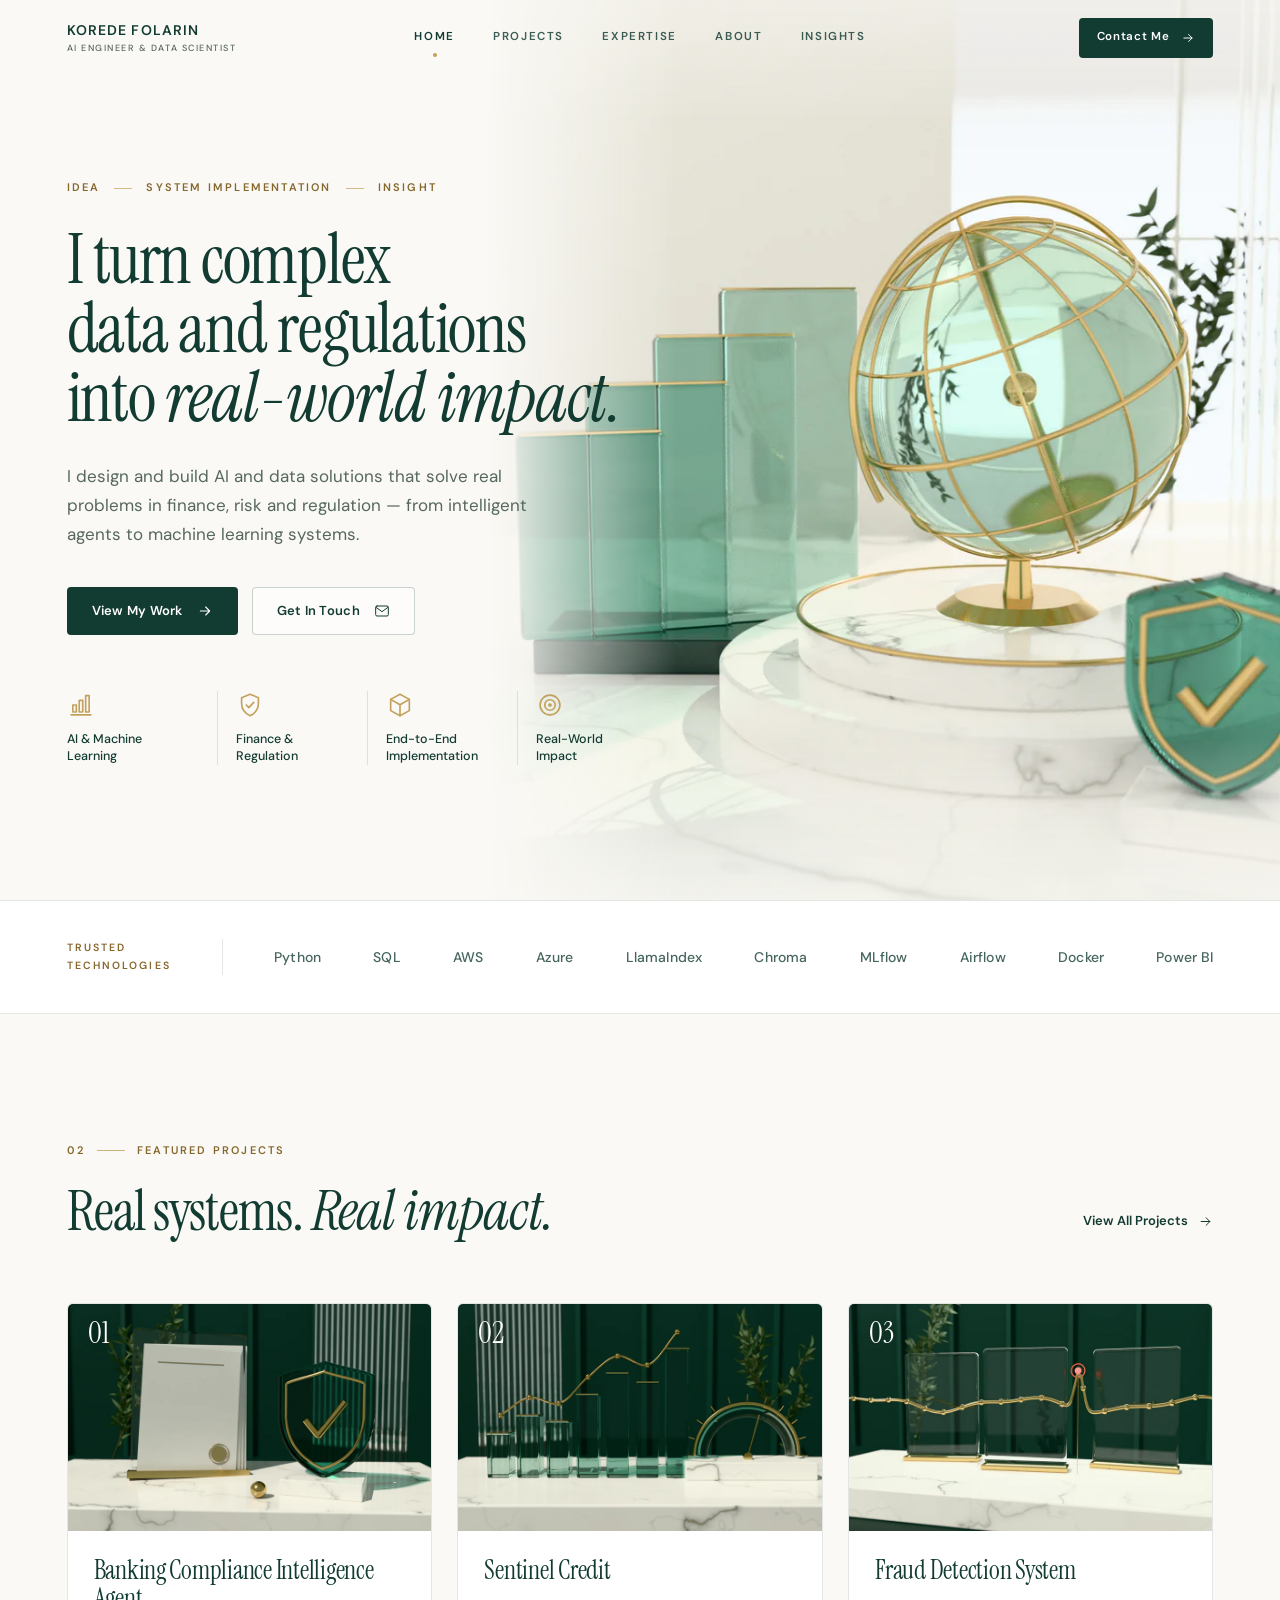
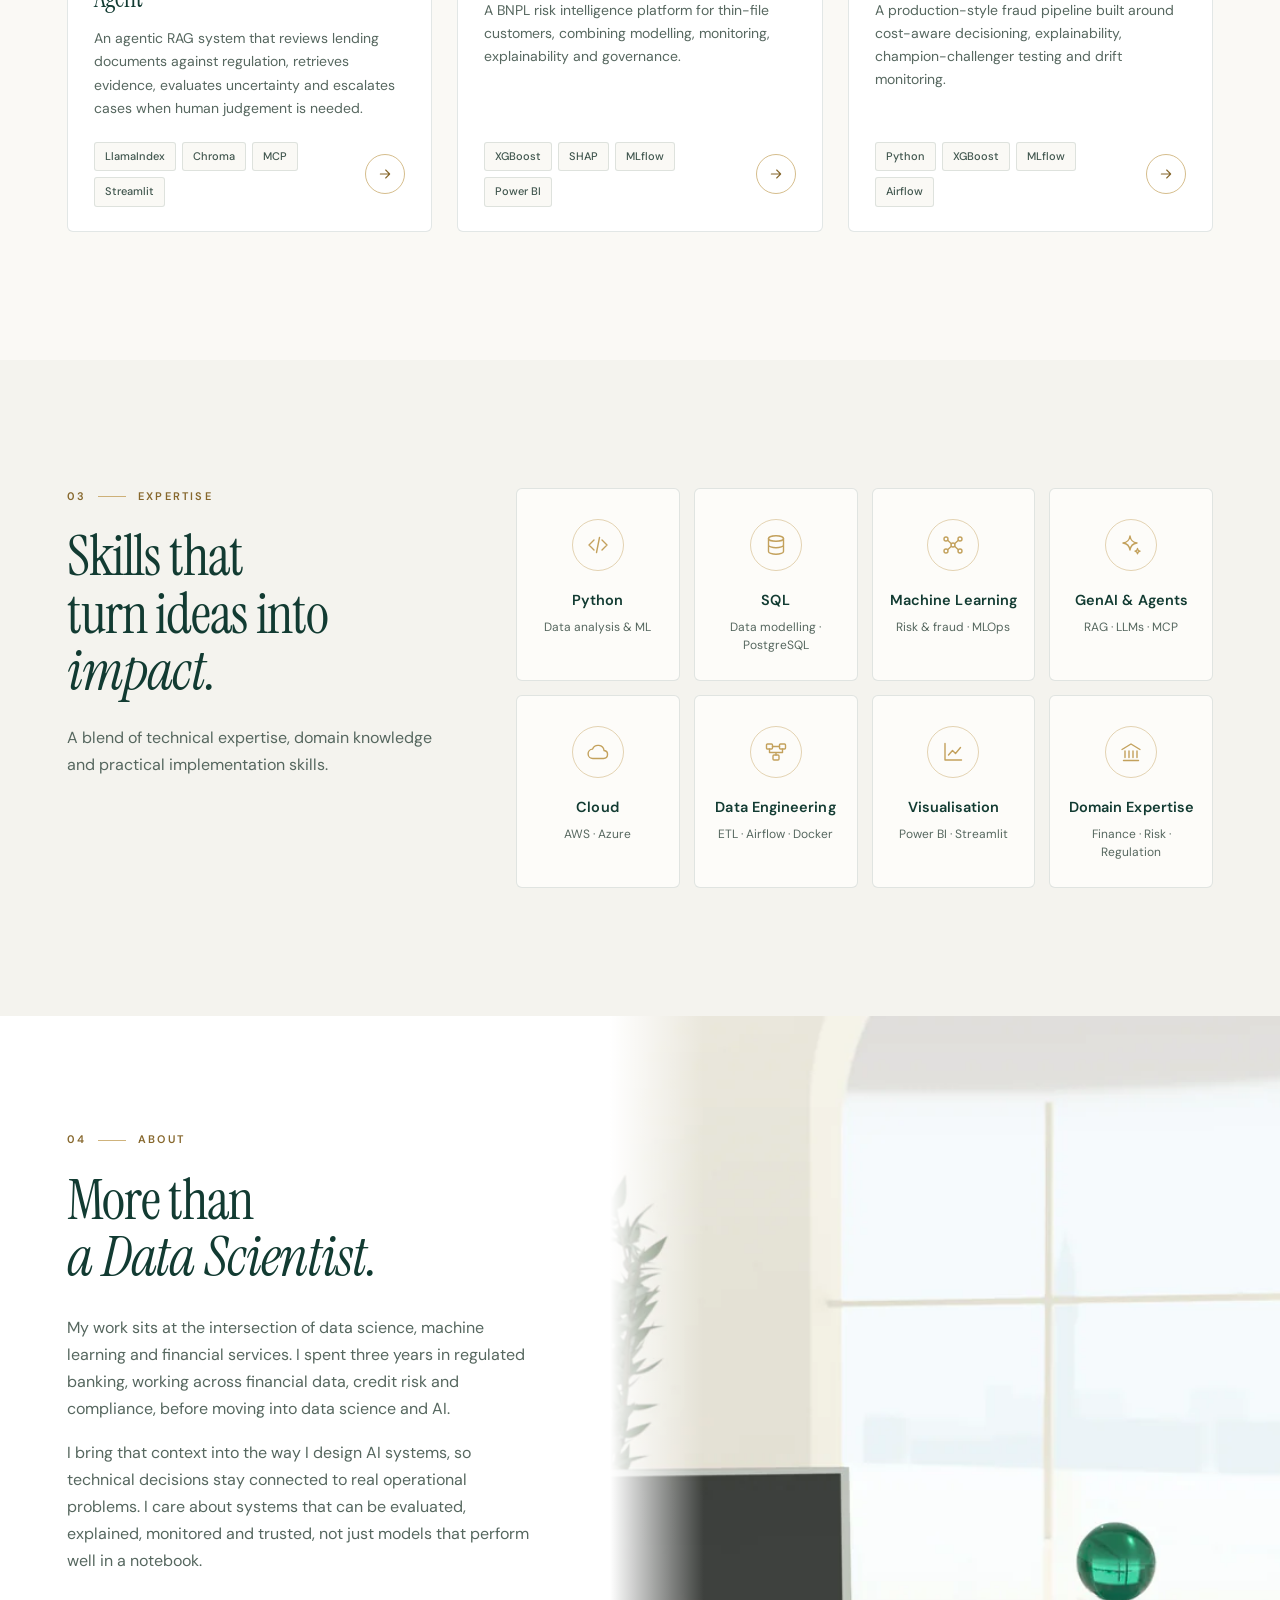
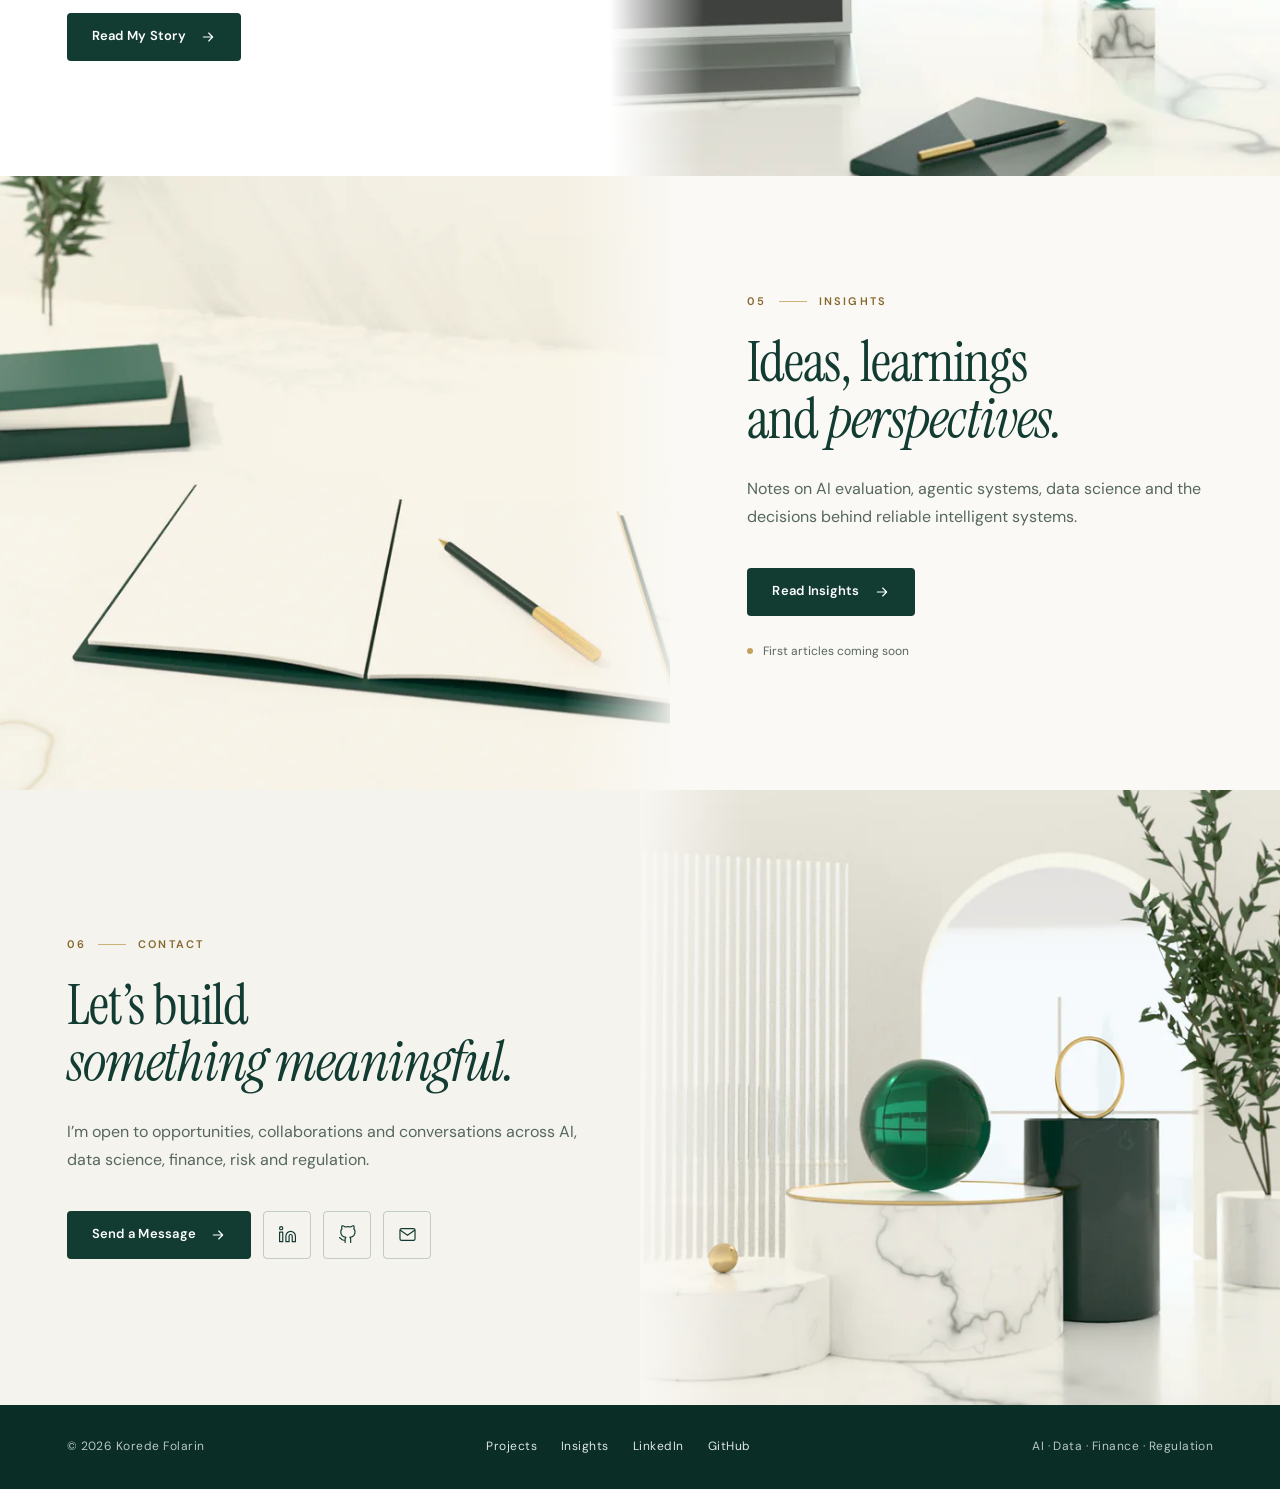
==== commit 8ce29472: "Portfolio redesign: premium visual system and responsive project experience Co-Authored-By: Claude O" ====
--- a/index.html
+++ b/index.html
@@ -1,216 +1,261 @@
 <!doctype html>
-<html lang="en">
+<html lang="en" class="no-js">
 <head>
   <meta charset="utf-8">
   <meta name="viewport" content="width=device-width, initial-scale=1">
-  <meta name="description" content="Korede Folarin, AI Engineer and Data Scientist building intelligent systems for finance, risk and regulation.">
-  <meta name="theme-color" content="#fbfaf6">
-  <title>Korede Folarin | AI Engineer & Data Scientist</title>
-
+  <title>Korede Folarin | AI Engineer &amp; Data Scientist</title>
+  <meta name="description" content="Korede Folarin, AI Engineer and Data Scientist designing and building AI and data solutions for finance, risk and regulation.">
+  <meta name="theme-color" content="#faf9f5">
+  <meta property="og:title" content="Korede Folarin | AI Engineer &amp; Data Scientist">
+  <meta property="og:description" content="AI and data solutions for finance, risk and regulation — from intelligent agents to machine learning systems.">
+  <meta property="og:type" content="website">
+  <meta property="og:url" content="https://koredefolarin.com/">
+  <meta property="og:image" content="https://koredefolarin.com/assets/hero-1200.webp">
   <link rel="preconnect" href="https://fonts.googleapis.com">
   <link rel="preconnect" href="https://fonts.gstatic.com" crossorigin>
-  <link href="https://fonts.googleapis.com/css2?family=DM+Sans:wght@400;500;600&family=Instrument+Serif:ital@0;1&display=swap" rel="stylesheet">
+  <link href="https://fonts.googleapis.com/css2?family=DM+Sans:opsz,wght@9..40,400;9..40,500;9..40,600&family=Instrument+Serif:ital@0;1&display=swap" rel="stylesheet">
+  <link rel="preload" as="image" href="assets/hero-1200.webp" imagesrcset="assets/hero-1200.webp 1200w, assets/hero-2160.webp 2160w" imagesizes="(max-width:960px) 100vw, 62vw">
+  <link rel="icon" href="assets/favicon.svg" type="image/svg+xml">
   <link rel="stylesheet" href="styles.css">
+  <script>document.documentElement.classList.remove('no-js')</script>
 </head>
-
 <body>
+<svg width="0" height="0" style="position:absolute" aria-hidden="true">
+  <defs>
+    <symbol id="i-arrow" viewBox="0 0 24 24" fill="none" stroke="currentColor" stroke-width="1.6" stroke-linecap="round" stroke-linejoin="round"><path d="M5 12h14M13 6l6 6-6 6"/></symbol>
+    <symbol id="i-ext" viewBox="0 0 24 24" fill="none" stroke="currentColor" stroke-width="1.6" stroke-linecap="round" stroke-linejoin="round"><path d="M7 17 17 7M8 7h9v9"/></symbol>
+    <symbol id="i-mail" viewBox="0 0 24 24" fill="none" stroke="currentColor" stroke-width="1.5" stroke-linecap="round" stroke-linejoin="round"><rect x="2.5" y="4.5" width="19" height="15" rx="2"/><path d="m3 6.5 9 6.5 9-6.5"/></symbol>
+    <symbol id="i-linkedin" viewBox="0 0 24 24" fill="none" stroke="currentColor" stroke-width="1.5" stroke-linecap="round" stroke-linejoin="round"><path d="M16 8a6 6 0 0 1 6 6v7h-4v-7a2 2 0 0 0-4 0v7h-4v-7a6 6 0 0 1 6-6z"/><rect x="2" y="9" width="4" height="12"/><circle cx="4" cy="4" r="2"/></symbol>
+    <symbol id="i-github" viewBox="0 0 24 24" fill="none" stroke="currentColor" stroke-width="1.5" stroke-linecap="round" stroke-linejoin="round"><path d="M9 19c-5 1.5-5-2.5-7-3m14 6v-3.87a3.37 3.37 0 0 0-.94-2.61c3.14-.35 6.44-1.54 6.44-7A5.44 5.44 0 0 0 20 4.77 5.07 5.07 0 0 0 19.91 1S18.73.65 16 2.48a13.38 13.38 0 0 0-7 0C6.27.65 5.09 1 5.09 1A5.07 5.07 0 0 0 5 4.77a5.44 5.44 0 0 0-1.5 3.78c0 5.42 3.3 6.61 6.44 7A3.37 3.37 0 0 0 9 18.13V22"/></symbol>
+    <symbol id="i-chart" viewBox="0 0 24 24" fill="none" stroke="currentColor" stroke-width="1.4" stroke-linecap="round" stroke-linejoin="round"><path d="M3.5 20.5h17"/><rect x="5" y="12" width="3" height="6"/><rect x="10.5" y="8" width="3" height="10"/><rect x="16" y="4" width="3" height="14"/></symbol>
+    <symbol id="i-shield" viewBox="0 0 24 24" fill="none" stroke="currentColor" stroke-width="1.4" stroke-linecap="round" stroke-linejoin="round"><path d="M12 2.8 4.8 5.7v5.1c0 4.6 3 8.4 7.2 10.4 4.2-2 7.2-5.8 7.2-10.4V5.7z"/><path d="m8.8 12 2.2 2.2 4.2-4.4"/></symbol>
+    <symbol id="i-cube" viewBox="0 0 24 24" fill="none" stroke="currentColor" stroke-width="1.4" stroke-linecap="round" stroke-linejoin="round"><path d="M12 2.8 20 7.2v9.6l-8 4.4-8-4.4V7.2z"/><path d="m4 7.2 8 4.6 8-4.6M12 11.8v9.4"/></symbol>
+    <symbol id="i-target" viewBox="0 0 24 24" fill="none" stroke="currentColor" stroke-width="1.4" stroke-linecap="round" stroke-linejoin="round"><circle cx="12" cy="12" r="8.5"/><circle cx="12" cy="12" r="4.5"/><circle cx="12" cy="12" r=".9" fill="currentColor"/></symbol>
+    <symbol id="i-code" viewBox="0 0 24 24" fill="none" stroke="currentColor" stroke-width="1.4" stroke-linecap="round" stroke-linejoin="round"><path d="m8 7-5 5 5 5M16 7l5 5-5 5M13.5 4.5l-3 15"/></symbol>
+    <symbol id="i-db" viewBox="0 0 24 24" fill="none" stroke="currentColor" stroke-width="1.4" stroke-linecap="round" stroke-linejoin="round"><ellipse cx="12" cy="5.5" rx="7.5" ry="2.8"/><path d="M4.5 5.5v13c0 1.5 3.4 2.8 7.5 2.8s7.5-1.3 7.5-2.8v-13M4.5 12c0 1.5 3.4 2.8 7.5 2.8s7.5-1.3 7.5-2.8"/></symbol>
+    <symbol id="i-network" viewBox="0 0 24 24" fill="none" stroke="currentColor" stroke-width="1.4" stroke-linecap="round" stroke-linejoin="round"><circle cx="5" cy="6" r="2"/><circle cx="5" cy="18" r="2"/><circle cx="12" cy="12" r="2"/><circle cx="19" cy="6" r="2"/><circle cx="19" cy="18" r="2"/><path d="m6.6 7.2 3.8 3.6M6.6 16.8l3.8-3.6M13.6 10.8l3.8-3.6M13.6 13.2l3.8 3.6"/></symbol>
+    <symbol id="i-spark" viewBox="0 0 24 24" fill="none" stroke="currentColor" stroke-width="1.4" stroke-linecap="round" stroke-linejoin="round"><path d="M11 3c.6 4.2 2.8 6.4 7 7-4.2.6-6.4 2.8-7 7-.6-4.2-2.8-6.4-7-7 4.2-.6 6.4-2.8 7-7z"/><path d="M18.5 15.5c.25 1.6 1 2.4 2.5 2.6-1.5.3-2.25 1-2.5 2.6-.25-1.6-1-2.3-2.5-2.6 1.5-.2 2.25-1 2.5-2.6z"/></symbol>
+    <symbol id="i-cloud" viewBox="0 0 24 24" fill="none" stroke="currentColor" stroke-width="1.4" stroke-linecap="round" stroke-linejoin="round"><path d="M7 18.5h10.5a4 4 0 0 0 .6-7.96A6 6 0 0 0 6.6 9.1 4.7 4.7 0 0 0 7 18.5z"/></symbol>
+    <symbol id="i-flow" viewBox="0 0 24 24" fill="none" stroke="currentColor" stroke-width="1.4" stroke-linecap="round" stroke-linejoin="round"><rect x="2.5" y="4" width="6" height="5" rx="1"/><rect x="15.5" y="4" width="6" height="5" rx="1"/><rect x="9" y="15" width="6" height="5" rx="1"/><path d="M8.5 6.5h7M5.5 9v3.5H12V15M18.5 9v3.5H12"/></symbol>
+    <symbol id="i-viz" viewBox="0 0 24 24" fill="none" stroke="currentColor" stroke-width="1.4" stroke-linecap="round" stroke-linejoin="round"><path d="M4 3.5v16.5h16.5"/><path d="m7.5 15 4-4.5 3 3 5-6"/></symbol>
+    <symbol id="i-bank" viewBox="0 0 24 24" fill="none" stroke="currentColor" stroke-width="1.4" stroke-linecap="round" stroke-linejoin="round"><path d="M3 9.5 12 4l9 5.5M4.5 20.5h15M6 11v6.5M10 11v6.5M14 11v6.5M18 11v6.5"/></symbol>
+  </defs>
+</svg>
+
+<a class="skip-link" href="#main">Skip to content</a>
+
 <header class="site-header" id="siteHeader">
-  <a class="brand" href="#top" aria-label="Korede Folarin home">
-    <strong>KOREDE FOLARIN</strong>
-    <span>AI ENGINEER &amp; DATA SCIENTIST</span>
-  </a>
-
-  <button class="menu-toggle" type="button" aria-label="Open navigation" aria-expanded="false">
-    <span></span><span></span>
-  </button>
-
-  <nav class="main-nav" aria-label="Primary navigation">
-    <a class="active" href="#top">Home</a>
-    <a href="#work">Projects</a>
-    <a href="#expertise">Expertise</a>
-    <a href="#about">About</a>
-    <a href="insights.html">Insights</a>
-  </nav>
-
-  <a class="header-cta" href="#contact">Contact <span>→</span></a>
+  <div class="wrap header-inner">
+    <a class="brand" href="#top" aria-label="Korede Folarin, home">
+      <strong>KOREDE FOLARIN</strong>
+      <span>AI ENGINEER &amp; DATA SCIENTIST</span>
+    </a>
+    <nav class="main-nav" id="mainNav" aria-label="Primary">
+      <a class="active" href="#top">Home</a>
+      <a href="#work">Projects</a>
+      <a href="#expertise">Expertise</a>
+      <a href="#about">About</a>
+      <a href="insights.html">Insights</a>
+      <a class="nav-contact" href="#contact" hidden>Contact Me</a>
+    </nav>
+    <a class="header-cta" href="#contact">Contact Me <svg aria-hidden="true"><use href="#i-arrow"/></svg></a>
+    <button class="menu-toggle" type="button" aria-label="Open menu" aria-expanded="false" aria-controls="mainNav"><span></span><span></span></button>
+  </div>
 </header>
 
-<main>
-  <section class="hero" id="top">
-    <div class="hero-inner">
-      <div class="hero-copy reveal">
-        <p class="eyebrow">DATA &nbsp; × &nbsp; RISK &nbsp; × &nbsp; AI &nbsp; × &nbsp; IMPACT</p>
-        <h1>I turn complex data<br>and regulations into<br><em>real-world impact.</em></h1>
-        <p class="hero-lede">
-          I design and build intelligent systems for finance, risk and regulation,
-          combining AI, data and domain expertise to support better decisions.
-        </p>
-
-        <div class="hero-actions">
-          <a class="button button-primary" href="#work">Explore my work <span>→</span></a>
-          <a class="button button-secondary" href="#contact">Get in touch</a>
+<main id="main">
+  <!-- 01 · HOME -->
+  <section class="hero" id="top" aria-labelledby="hero-title">
+    <div class="hero-media" aria-hidden="true">
+      <img src="assets/hero-1200.webp" srcset="assets/hero-1200.webp 1200w, assets/hero-2160.webp 2160w" sizes="(max-width:960px) 100vw, 62vw" width="2160" height="1800" alt="" fetchpriority="high">
+    </div>
+    <div class="wrap hero-inner">
+      <div class="hero-copy">
+        <p class="eyebrow hero-eyebrow reveal"><span>Idea</span><span>System Implementation</span><span>Insight</span></p>
+        <h1 class="display reveal d1" id="hero-title">I turn complex<br>data and regulations<br>into <em>real-world impact.</em></h1>
+        <p class="lede reveal d2">I design and build AI and data solutions that solve real problems in finance, risk and regulation — from intelligent agents to machine learning systems.</p>
+        <div class="hero-actions reveal d2">
+          <a class="btn btn-primary" href="#work">View My Work <svg class="arrow" aria-hidden="true"><use href="#i-arrow"/></svg></a>
+          <a class="btn btn-ghost" href="#contact">Get In Touch <svg aria-hidden="true"><use href="#i-mail"/></svg></a>
         </div>
-
-        <div class="hero-tags" aria-label="Core skills">
-          <span>Python</span><span>SQL</span><span>Machine Learning</span>
-          <span>Agentic AI</span><span>Cloud</span><span>Risk</span>
+        <ul class="capabilities reveal d3" aria-label="Focus areas">
+          <li><svg aria-hidden="true"><use href="#i-chart"/></svg>AI &amp; Machine<br>Learning</li>
+          <li><svg aria-hidden="true"><use href="#i-shield"/></svg>Finance &amp;<br>Regulation</li>
+          <li><svg aria-hidden="true"><use href="#i-cube"/></svg>End-to-End<br>Implementation</li>
+          <li><svg aria-hidden="true"><use href="#i-target"/></svg>Real-World<br>Impact</li>
+        </ul>
+      </div>
+    </div>
+  </section>
+
+  <!-- Technologies used across the projects -->
+  <section class="tech" aria-label="Technologies">
+    <div class="wrap tech-inner">
+      <p class="tech-label">Trusted <br>technologies</p>
+      <ul class="tech-list">
+        <li>Python</li>
+        <li>SQL</li>
+        <li>AWS</li>
+        <li>Azure</li>
+        <li>LlamaIndex</li>
+        <li>Chroma</li>
+        <li>MLflow</li>
+        <li>Airflow</li>
+        <li>Docker</li>
+        <li>Power BI</li>
+      </ul>
+    </div>
+  </section>
+
+  <!-- 02 · FEATURED PROJECTS -->
+  <section class="section featured" id="work" aria-labelledby="work-title">
+    <div class="wrap">
+      <div class="section-head">
+        <div class="reveal">
+          <p class="eyebrow"><span class="num">02</span><span class="rule"></span>Featured projects</p>
+          <h2 class="h2" id="work-title">Real systems. <em>Real impact.</em></h2>
         </div>
-      </div>
-
-      <div class="hero-visual reveal" aria-hidden="true">
-        <img src="assets/hero-visual.webp" alt="">
-      </div>
-    </div>
-  </section>
-
-  <section class="work section" id="work">
-    <div class="section-intro reveal">
-      <div>
-        <p class="eyebrow">FEATURED PROJECTS</p>
-        <h2>From data to <em>real-world solutions.</em></h2>
-      </div>
-      <a class="text-link" href="projects.html">View all projects <span>→</span></a>
-    </div>
-
-    <div class="project-grid">
-      <article class="project-card reveal">
-        <a class="project-media" href="compliance-agent.html">
-          <img src="assets/project-compliance.webp" alt="Sculptural compliance visual with glass panels, document and shield">
-        </a>
-        <div class="project-body">
-          <p class="project-category">BANKING &amp; REGULATION</p>
-          <h3>Banking Compliance Intelligence Agent</h3>
-          <p>An agentic RAG system for reviewing lending documents against regulation, retrieving evidence, evaluating uncertainty and escalating cases when human judgement is needed.</p>
-          <div class="chips"><span>LlamaIndex</span><span>Chroma</span><span>FastAPI</span><span>MCP</span></div>
-          <a class="project-link" href="compliance-agent.html">View case study <span>→</span></a>
-        </div>
-      </article>
-
-      <article class="project-card reveal">
-        <a class="project-media" href="sentinel-credit.html">
-          <img src="assets/project-sentinel.webp" alt="Abstract credit risk intelligence visual with glass bars and curved trend line">
-        </a>
-        <div class="project-body">
-          <p class="project-category">CREDIT RISK</p>
-          <h3>Sentinel Credit</h3>
-          <p>A BNPL risk intelligence platform for thin-file customers, combining modelling, monitoring, explainability and governance.</p>
-          <div class="chips"><span>XGBoost</span><span>SHAP</span><span>Power BI</span><span>MLflow</span></div>
-          <a class="project-link" href="sentinel-credit.html">View case study <span>→</span></a>
-        </div>
-      </article>
-
-      <article class="project-card reveal">
-        <a class="project-media" href="fraud-detection.html">
-          <img src="assets/project-fraud.webp" alt="Abstract fraud detection visual with dark glass panels and illuminated data wave">
-        </a>
-        <div class="project-body">
-          <p class="project-category">FRAUD DETECTION</p>
-          <h3>Fraud Detection System</h3>
-          <p>A production-style fraud pipeline built around cost-aware decisioning, explainability, champion-challenger testing and drift monitoring.</p>
-          <div class="chips"><span>Python</span><span>XGBoost</span><span>Airflow</span><span>MLflow</span></div>
-          <a class="project-link" href="fraud-detection.html">View case study <span>→</span></a>
-        </div>
-      </article>
-    </div>
-  </section>
-
-  <section class="expertise section" id="expertise">
-    <div class="expertise-title reveal">
-      <p class="eyebrow">EXPERTISE</p>
-      <h2>Blending domain knowledge<br>with <em>modern technology.</em></h2>
-    </div>
-
-    <div class="expertise-grid">
-      <article class="capability reveal">
-        <div class="cap-icon">◌</div>
-        <h3>AI &amp; Agents</h3>
-        <p>LLMs, RAG, tool use, evaluation and governed agentic workflows.</p>
-      </article>
-      <article class="capability reveal">
-        <div class="cap-icon">⌁</div>
-        <h3>Machine Learning &amp; Risk</h3>
-        <p>Credit risk, fraud detection, time series, explainability and model evaluation.</p>
-      </article>
-      <article class="capability reveal">
-        <div class="cap-icon">▤</div>
-        <h3>Data Engineering &amp; Cloud</h3>
-        <p>Python, SQL, Airflow, APIs, Docker, AWS and Azure.</p>
-      </article>
-      <article class="capability reveal">
-        <div class="cap-icon">◫</div>
-        <h3>Analytics &amp; Visualisation</h3>
-        <p>Power BI, exploratory analysis, decision support and clear data storytelling.</p>
-      </article>
-    </div>
-  </section>
-
-  <section class="about" id="about">
-    <div class="about-visual reveal">
-      <img src="assets/about-visual.webp" alt="Bright architectural scene with marble, greenery and glass sculpture">
-    </div>
-
-    <div class="about-copy reveal">
-      <p class="eyebrow">ABOUT</p>
-      <h2>Bridging data,<br>risk and people.</h2>
-      <p>
-        My work sits at the intersection of data science, machine learning and financial services.
-        I bring banking and credit-risk context into the way I design AI systems, so technical
-        decisions stay connected to real operational problems.
-      </p>
-      <p>
-        I care about systems that can be evaluated, explained, monitored and trusted, not just models that perform well in a notebook.
-      </p>
-      <a class="button button-primary" href="#contact">Let’s connect <span>→</span></a>
-    </div>
-  </section>
-
-  <section class="insights section" id="insights">
-    <div class="section-intro reveal">
-      <div>
-        <p class="eyebrow">INSIGHTS</p>
-        <h2>Ideas, learnings<br>and <em>what’s next.</em></h2>
-      </div>
-      <a class="text-link" href="insights.html">Read all insights <span>→</span></a>
-    </div>
-
-    <div class="insight-strip">
-      <a href="insights.html" class="insight reveal">
-        <img src="assets/insight-1.webp" alt="Editorial desk scene with notebook and pen">
-        <span>AI &amp; AGENTS</span>
-      </a>
-      <a href="insights.html" class="insight reveal">
-        <img src="assets/insight-2.webp" alt="Editorial architectural scene with glass globe">
-        <span>REGULATION</span>
-      </a>
-      <a href="insights.html" class="insight reveal">
-        <img src="assets/insight-3.webp" alt="Bright architectural corridor with plants and marble">
-        <span>DATA SCIENCE</span>
-      </a>
-    </div>
-  </section>
-
-  <section class="contact" id="contact">
-    <div class="contact-copy reveal">
-      <p class="eyebrow light">LET’S CONNECT</p>
-      <h2>Build something<br><em>meaningful.</em></h2>
-      <p>Open to opportunities, collaborations and interesting problems across AI, data, finance, risk and regulation.</p>
-
-      <div class="contact-actions">
-        <a class="button button-ivory" href="mailto:korede@koredefolarin.com">Email me <span>→</span></a>
-        <a class="social-link" href="https://www.linkedin.com/in/folarinkorede" target="_blank" rel="noopener">LinkedIn ↗</a>
-        <a class="social-link" href="https://github.com/korede-folarin" target="_blank" rel="noopener">GitHub ↗</a>
-      </div>
-    </div>
-
-    <div class="contact-visual reveal" aria-hidden="true">
-      <img src="assets/contact-visual.webp" alt="">
+        <a class="text-link reveal" href="projects.html">View All Projects <svg aria-hidden="true"><use href="#i-arrow"/></svg></a>
+      </div>
+
+      <div class="card-grid">
+        <article class="project-card reveal">
+          <div class="card-media">
+            <img src="assets/project-compliance-800.webp" srcset="assets/project-compliance-800.webp 800w, assets/project-compliance-1600.webp 1600w" sizes="(max-width:720px) 100vw, (max-width:1080px) 50vw, 33vw" width="1600" height="1000" alt="Green glass shield with a gold check mark beside documents in a glass holder on marble" loading="lazy">
+            <span class="card-num" aria-hidden="true">01</span>
+          </div>
+          <div class="card-body">
+            <h3 class="h3"><a href="compliance-agent.html">Banking Compliance Intelligence Agent</a></h3>
+            <p>An agentic RAG system that reviews lending documents against regulation, retrieves evidence, evaluates uncertainty and escalates cases when human judgement is needed.</p>
+            <div class="card-foot">
+              <ul class="tags" aria-label="Technologies"><li>LlamaIndex</li><li>Chroma</li><li>MCP</li><li>Streamlit</li></ul>
+              <span class="round-arrow" aria-hidden="true"><svg><use href="#i-arrow"/></svg></span>
+            </div>
+          </div>
+        </article>
+
+        <article class="project-card reveal d1">
+          <div class="card-media">
+            <img src="assets/project-sentinel-800.webp" srcset="assets/project-sentinel-800.webp 800w, assets/project-sentinel-1600.webp 1600w" sizes="(max-width:720px) 100vw, (max-width:1080px) 50vw, 33vw" width="1600" height="1000" alt="Green glass bars of rising height with a gold trend line and a gold score gauge" loading="lazy">
+            <span class="card-num" aria-hidden="true">02</span>
+          </div>
+          <div class="card-body">
+            <h3 class="h3"><a href="sentinel-credit.html">Sentinel Credit</a></h3>
+            <p>A BNPL risk intelligence platform for thin-file customers, combining modelling, monitoring, explainability and governance.</p>
+            <div class="card-foot">
+              <ul class="tags" aria-label="Technologies"><li>XGBoost</li><li>SHAP</li><li>MLflow</li><li>Power BI</li></ul>
+              <span class="round-arrow" aria-hidden="true"><svg><use href="#i-arrow"/></svg></span>
+            </div>
+          </div>
+        </article>
+
+        <article class="project-card reveal d2">
+          <div class="card-media">
+            <img src="assets/project-fraud-800.webp" srcset="assets/project-fraud-800.webp 800w, assets/project-fraud-1600.webp 1600w" sizes="(max-width:720px) 100vw, (max-width:1080px) 100vw, 33vw" width="1600" height="1000" alt="A gold signal line passing through glass panels, with one small highlighted anomaly" loading="lazy">
+            <span class="card-num" aria-hidden="true">03</span>
+          </div>
+          <div class="card-body">
+            <h3 class="h3"><a href="fraud-detection.html">Fraud Detection System</a></h3>
+            <p>A production-style fraud pipeline built around cost-aware decisioning, explainability, champion-challenger testing and drift monitoring.</p>
+            <div class="card-foot">
+              <ul class="tags" aria-label="Technologies"><li>Python</li><li>XGBoost</li><li>MLflow</li><li>Airflow</li></ul>
+              <span class="round-arrow" aria-hidden="true"><svg><use href="#i-arrow"/></svg></span>
+            </div>
+          </div>
+        </article>
+      </div>
+    </div>
+  </section>
+
+  <!-- 03 · EXPERTISE -->
+  <section class="section expertise" id="expertise" aria-labelledby="expertise-title">
+    <div class="wrap expertise-layout">
+      <div class="reveal">
+        <p class="eyebrow"><span class="num">03</span><span class="rule"></span>Expertise</p>
+        <h2 class="h2" id="expertise-title">Skills that<br>turn ideas into <em>impact.</em></h2>
+        <p class="lede">A blend of technical expertise, domain knowledge and practical implementation skills.</p>
+      </div>
+      <ul class="skill-grid">
+        <li class="skill reveal"><span class="skill-icon"><svg aria-hidden="true"><use href="#i-code"/></svg></span><h3>Python</h3><p>Data analysis &amp; ML</p></li>
+        <li class="skill reveal d1"><span class="skill-icon"><svg aria-hidden="true"><use href="#i-db"/></svg></span><h3>SQL</h3><p>Data modelling · PostgreSQL</p></li>
+        <li class="skill reveal d2"><span class="skill-icon"><svg aria-hidden="true"><use href="#i-network"/></svg></span><h3>Machine Learning</h3><p>Risk &amp; fraud · MLOps</p></li>
+        <li class="skill reveal d3"><span class="skill-icon"><svg aria-hidden="true"><use href="#i-spark"/></svg></span><h3>GenAI &amp; Agents</h3><p>RAG · LLMs · MCP</p></li>
+        <li class="skill reveal"><span class="skill-icon"><svg aria-hidden="true"><use href="#i-cloud"/></svg></span><h3>Cloud</h3><p>AWS · Azure</p></li>
+        <li class="skill reveal d1"><span class="skill-icon"><svg aria-hidden="true"><use href="#i-flow"/></svg></span><h3>Data Engineering</h3><p>ETL · Airflow · Docker</p></li>
+        <li class="skill reveal d2"><span class="skill-icon"><svg aria-hidden="true"><use href="#i-viz"/></svg></span><h3>Visualisation</h3><p>Power BI · Streamlit</p></li>
+        <li class="skill reveal d3"><span class="skill-icon"><svg aria-hidden="true"><use href="#i-bank"/></svg></span><h3>Domain Expertise</h3><p>Finance · Risk · Regulation</p></li>
+      </ul>
+    </div>
+  </section>
+
+  <!-- 04 · ABOUT -->
+  <section class="about split" id="about" aria-labelledby="about-title">
+    <div class="split-copy">
+      <p class="eyebrow reveal"><span class="num">04</span><span class="rule"></span>About</p>
+      <h2 class="h2 reveal d1" id="about-title">More than<br><em>a Data Scientist.</em></h2>
+      <p class="lede reveal d2">My work sits at the intersection of data science, machine learning and financial services. I spent three years in regulated banking, working across financial data, credit risk and compliance, before moving into data science and AI.</p>
+      <p class="lede reveal d2">I bring that context into the way I design AI systems, so technical decisions stay connected to real operational problems. I care about systems that can be evaluated, explained, monitored and trusted, not just models that perform well in a notebook.</p>
+      <div class="story" id="story" aria-hidden="true">
+        <p class="lede">Before data science, I was a Data and Compliance Analyst at First Bank of Nigeria, auditing client data and supporting KYC and enhanced due diligence, and then a Financial Data Analyst and Credit Risk Officer at Access Bank, analysing customer and transaction data to support credit decisions.</p>
+        <p class="lede">I went on to complete an MSc in Data Science in London. Today I focus on fraud detection, credit risk and agentic AI for regulated environments — treating explainability, governance and deployment as part of the build rather than an afterthought.</p>
+      </div>
+      <div class="reveal d3">
+        <button class="btn btn-primary story-toggle" type="button" aria-expanded="false" aria-controls="story">
+          <span class="label">Read My Story</span> <svg class="arrow" aria-hidden="true"><use href="#i-arrow"/></svg>
+        </button>
+      </div>
+    </div>
+    <div class="split-media" aria-hidden="true">
+      <img src="assets/about-1000.webp" srcset="assets/about-1000.webp 1000w, assets/about-1800.webp 1800w" sizes="(max-width:960px) 100vw, 55vw" width="1800" height="1200" alt="" loading="lazy">
+    </div>
+  </section>
+
+  <!-- 05 · INSIGHTS -->
+  <section class="insights split reverse" id="insights" aria-labelledby="insights-title">
+    <div class="split-copy">
+      <p class="eyebrow reveal"><span class="num">05</span><span class="rule"></span>Insights</p>
+      <h2 class="h2 reveal d1" id="insights-title">Ideas, learnings<br>and <em>perspectives.</em></h2>
+      <p class="lede reveal d2">Notes on AI evaluation, agentic systems, data science and the decisions behind reliable intelligent systems.</p>
+      <div class="reveal d3">
+        <a class="btn btn-primary" href="insights.html">Read Insights <svg class="arrow" aria-hidden="true"><use href="#i-arrow"/></svg></a>
+      </div>
+      <p class="note reveal d3">First articles coming soon</p>
+    </div>
+    <div class="split-media" aria-hidden="true">
+      <img src="assets/insights-1000.webp" srcset="assets/insights-1000.webp 1000w, assets/insights-1800.webp 1800w" sizes="(max-width:960px) 100vw, 55vw" width="1800" height="1200" alt="" loading="lazy">
+    </div>
+  </section>
+
+  <!-- 06 · CONTACT -->
+  <section class="contact split" id="contact" aria-labelledby="contact-title">
+    <div class="split-copy">
+      <p class="eyebrow reveal"><span class="num">06</span><span class="rule"></span>Contact</p>
+      <h2 class="h2 reveal d1" id="contact-title">Let’s build<br><em>something meaningful.</em></h2>
+      <p class="lede reveal d2">I’m open to opportunities, collaborations and conversations across AI, data science, finance, risk and regulation.</p>
+      <div class="contact-actions reveal d3">
+        <a class="btn btn-primary" href="mailto:korede@koredefolarin.com">Send a Message <svg class="arrow" aria-hidden="true"><use href="#i-arrow"/></svg></a>
+        <a class="icon-btn" href="https://www.linkedin.com/in/folarinkorede" target="_blank" rel="noopener" aria-label="LinkedIn (opens in a new tab)"><svg aria-hidden="true"><use href="#i-linkedin"/></svg></a>
+        <a class="icon-btn" href="https://github.com/korede-folarin" target="_blank" rel="noopener" aria-label="GitHub (opens in a new tab)"><svg aria-hidden="true"><use href="#i-github"/></svg></a>
+        <a class="icon-btn" href="mailto:korede@koredefolarin.com" aria-label="Email korede@koredefolarin.com"><svg aria-hidden="true"><use href="#i-mail"/></svg></a>
+      </div>
+    </div>
+    <div class="split-media" aria-hidden="true">
+      <img src="assets/contact-1000.webp" srcset="assets/contact-1000.webp 1000w, assets/contact-1800.webp 1800w" sizes="(max-width:960px) 100vw, 55vw" width="1800" height="1200" alt="" loading="lazy">
     </div>
   </section>
 </main>
 
-<footer>
-  <span>© 2026 Korede Folarin</span>
-  <span>AI · Data · Finance · Regulation</span>
+<footer class="site-footer">
+  <div class="wrap footer-inner">
+    <span>© 2026 Korede Folarin</span>
+    <nav aria-label="Footer">
+      <a href="projects.html">Projects</a>
+      <a href="insights.html">Insights</a>
+      <a href="https://www.linkedin.com/in/folarinkorede" target="_blank" rel="noopener">LinkedIn</a>
+      <a href="https://github.com/korede-folarin" target="_blank" rel="noopener">GitHub</a>
+    </nav>
+    <span>AI · Data · Finance · Regulation</span>
+  </div>
 </footer>
 
 <script src="script.js"></script>
--- a/styles.css
+++ b/styles.css
@@ -1,344 +1,508 @@
+/* =========================================================
+   Korede Folarin — portfolio
+   Ivory · forest green · sage · champagne gold
+   ========================================================= */
 :root{
-  --ivory:#fbfaf6;
-  --ivory-2:#f5f6f1;
-  --white:#ffffff;
+  --ivory:#faf9f5;
+  --ivory-2:#f4f3ee;
+  --paper:#ffffff;
   --forest:#123b32;
   --forest-deep:#0a2d26;
-  --sage:#9cad9f;
-  --sage-soft:#dfe7df;
-  --champagne:#c4a15b;
+  --forest-ink:#0c2a23;
+  --sage:#8fa69a;
+  --sage-soft:#dce4de;
+  --gold:#c3a15c;
+  --gold-soft:#d7be84;
+  --gold-ink:#86672c;          /* gold for small text on ivory (AA) */
   --ink:#17332c;
-  --muted:#66746e;
+  --muted:#56675f;
   --line:rgba(18,59,50,.12);
-  --serif:"Instrument Serif",Georgia,serif;
-  --sans:"DM Sans",Arial,sans-serif;
-}
-
-*{box-sizing:border-box}
-html{scroll-behavior:smooth}
+  --line-strong:rgba(18,59,50,.22);
+  --serif:"Instrument Serif",Georgia,"Times New Roman",serif;
+  --sans:"DM Sans",system-ui,-apple-system,"Segoe UI",Arial,sans-serif;
+  --gutter:clamp(20px,5.2vw,88px);
+  --max:1360px;
+  --header:76px;
+  --ease:cubic-bezier(.2,.7,.2,1);
+}
+
+*,*::before,*::after{box-sizing:border-box}
+html{scroll-behavior:smooth;scroll-padding-top:var(--header);-webkit-text-size-adjust:100%}
 body{
   margin:0;
   background:var(--ivory);
   color:var(--ink);
   font-family:var(--sans);
-  line-height:1.5;
+  font-size:16px;
+  line-height:1.6;
   -webkit-font-smoothing:antialiased;
-}
-img{display:block;max-width:100%}
+  text-rendering:optimizeLegibility;
+  overflow-x:hidden;
+}
+img{display:block;max-width:100%;height:auto}
 a{color:inherit;text-decoration:none}
-button{font:inherit}
-
+button{font:inherit;color:inherit}
+:focus-visible{outline:2px solid var(--gold);outline-offset:3px;border-radius:2px}
+.sr-only{position:absolute;width:1px;height:1px;padding:0;margin:-1px;overflow:hidden;clip:rect(0,0,0,0);white-space:nowrap;border:0}
+.skip-link{position:absolute;left:16px;top:-60px;z-index:100;padding:10px 16px;background:var(--forest);color:#fff;font-size:13px;border-radius:4px}
+.skip-link:focus{top:12px}
+
+.wrap{width:100%;max-width:var(--max);margin:0 auto;padding:0 var(--gutter)}
+
+/* ---------- type ---------- */
+.eyebrow{
+  display:flex;align-items:center;gap:12px;
+  margin:0 0 22px;
+  font-size:11px;font-weight:600;letter-spacing:.2em;text-transform:uppercase;
+  color:var(--gold-ink);
+}
+.eyebrow .num{color:var(--gold-ink)}
+.eyebrow .rule{width:28px;height:1px;background:var(--gold);opacity:.8}
+.eyebrow.on-dark{color:var(--gold-soft)}
+.eyebrow.on-dark .rule{background:var(--gold-soft)}
+
+.display,.h2{
+  margin:0;
+  font-family:var(--serif);font-weight:400;
+  color:var(--forest);
+  letter-spacing:-.018em;
+}
+.display em,.h2 em,.h3 em{font-style:italic;color:var(--forest)}
+.h2{font-size:clamp(40px,4.4vw,66px);line-height:1.02}
+.h3{margin:0;font-family:var(--serif);font-weight:400;color:var(--forest);letter-spacing:-.01em}
+.lede{margin:0;max-width:520px;color:var(--muted);font-size:16px;line-height:1.7}
+
+/* ---------- buttons & links ---------- */
+.btn{
+  display:inline-flex;align-items:center;justify-content:center;gap:14px;
+  min-height:48px;padding:0 24px;
+  border:1px solid transparent;border-radius:4px;
+  font-size:13px;font-weight:600;letter-spacing:.02em;
+  cursor:pointer;
+  transition:background .25s ease,border-color .25s ease,color .25s ease,transform .25s var(--ease);
+}
+.btn svg{width:16px;height:16px;flex:none;transition:transform .25s var(--ease)}
+.btn:hover svg.arrow{transform:translateX(4px)}
+.btn-primary{background:var(--forest);color:#fff}
+.btn-primary:hover{background:var(--forest-deep)}
+.btn-ghost{border-color:var(--line-strong);background:rgba(255,255,255,.55);color:var(--forest)}
+.btn-ghost:hover{border-color:var(--forest);background:#fff}
+.btn-dark{background:#0f3a30;color:#fff;border-color:rgba(215,190,132,.28)}
+.btn-dark:hover{background:#13463a;border-color:var(--gold-soft)}
+.btn-ivory{background:var(--ivory);color:var(--forest)}
+.btn-ivory:hover{background:#fff}
+
+.text-link{
+  display:inline-flex;align-items:center;gap:10px;
+  padding:6px 0;
+  font-size:13px;font-weight:600;color:var(--forest);
+  border-bottom:1px solid transparent;
+  transition:border-color .25s ease;
+}
+.text-link svg{width:15px;height:15px;transition:transform .25s var(--ease)}
+.text-link:hover{border-color:var(--gold)}
+.text-link:hover svg{transform:translateX(4px)}
+
+/* =========================================================
+   Header
+   ========================================================= */
 .site-header{
-  position:fixed;
-  inset:0 0 auto 0;
-  z-index:50;
-  height:72px;
-  display:grid;
-  grid-template-columns:1fr auto 1fr;
-  align-items:center;
-  padding:0 clamp(20px,5.2vw,84px);
-  background:rgba(251,250,246,.88);
-  backdrop-filter:blur(16px);
-  border-bottom:1px solid rgba(18,59,50,.06);
-}
-.brand{display:flex;flex-direction:column;line-height:1}
-.brand strong{font-size:13px;letter-spacing:.07em}
-.brand span{margin-top:6px;font-size:8px;letter-spacing:.15em;color:var(--muted)}
-.main-nav{display:flex;gap:36px;align-items:center;font-size:11px;font-weight:600;text-transform:uppercase;letter-spacing:.06em}
-.main-nav a{position:relative;padding:27px 0}
+  position:fixed;inset:0 0 auto 0;z-index:50;
+  height:var(--header);
+  transition:background .35s ease,box-shadow .35s ease,border-color .35s ease;
+  border-bottom:1px solid transparent;
+}
+.site-header.scrolled,.site-header.solid{
+  background:rgba(250,249,245,.9);
+  -webkit-backdrop-filter:blur(14px);backdrop-filter:blur(14px);
+  border-bottom-color:rgba(18,59,50,.07);
+}
+.header-inner{
+  height:100%;
+  display:grid;grid-template-columns:1fr auto 1fr;align-items:center;gap:24px;
+}
+.brand{display:inline-flex;flex-direction:column;line-height:1;justify-self:start}
+.brand strong{font-size:14px;font-weight:600;letter-spacing:.08em;color:var(--forest)}
+.brand span{margin-top:7px;font-size:9px;font-weight:500;letter-spacing:.17em;color:var(--muted)}
+.main-nav{display:flex;align-items:center;gap:clamp(22px,3vw,44px)}
+.main-nav a{
+  position:relative;padding:28px 0;
+  font-size:11.5px;font-weight:600;letter-spacing:.14em;text-transform:uppercase;
+  color:var(--forest);opacity:.82;
+  transition:opacity .2s ease;
+}
+.main-nav a:hover,.main-nav a.active{opacity:1}
 .main-nav a::after{
-  content:"";position:absolute;left:50%;bottom:16px;width:5px;height:5px;border-radius:50%;
-  background:var(--champagne);transform:translateX(-50%) scale(0);transition:.2s ease;
-}
-.main-nav a:hover::after,.main-nav a.active::after{transform:translateX(-50%) scale(1)}
+  content:"";position:absolute;left:50%;bottom:18px;
+  width:4px;height:4px;border-radius:50%;background:var(--gold);
+  transform:translateX(-50%) scale(0);transition:transform .25s var(--ease);
+}
+.main-nav a:hover::after{transform:translateX(-50%) scale(.75)}
+.main-nav a.active::after{transform:translateX(-50%) scale(1)}
 .header-cta{
   justify-self:end;
-  display:inline-flex;align-items:center;gap:14px;
-  padding:10px 17px;
-  border-radius:999px;
-  background:var(--forest);
-  color:white;
-  font-size:11px;font-weight:600;
-}
-.menu-toggle{display:none;border:0;background:none;width:42px;height:42px;position:relative}
-.menu-toggle span{position:absolute;left:10px;width:22px;height:1px;background:var(--forest)}
-.menu-toggle span:first-child{top:16px}.menu-toggle span:last-child{top:24px}
-
+  display:inline-flex;align-items:center;gap:12px;
+  height:40px;padding:0 18px;border-radius:4px;
+  background:var(--forest);color:#fff;
+  font-size:11.5px;font-weight:600;letter-spacing:.06em;
+  transition:background .25s ease;
+}
+.header-cta svg{width:14px;height:14px;transition:transform .25s var(--ease)}
+.header-cta:hover{background:var(--forest-deep)}
+.header-cta:hover svg{transform:translateX(3px)}
+.menu-toggle{display:none;justify-self:end;width:44px;height:44px;border:0;background:none;position:relative;cursor:pointer}
+.menu-toggle span{position:absolute;left:11px;width:22px;height:1.5px;background:var(--forest);transition:transform .3s var(--ease),top .3s var(--ease)}
+.menu-toggle span:first-child{top:17px}
+.menu-toggle span:last-child{top:25px}
+.menu-toggle[aria-expanded="true"] span:first-child{top:21px;transform:rotate(45deg)}
+.menu-toggle[aria-expanded="true"] span:last-child{top:21px;transform:rotate(-45deg)}
+
+/* =========================================================
+   Hero
+   ========================================================= */
 .hero{
-  padding-top:72px;
-  min-height:720px;
-  background:linear-gradient(180deg,#fbfaf6 0%,#f7f8f4 100%);
-}
-.hero-inner{
-  min-height:648px;
-  display:grid;
-  grid-template-columns:minmax(400px,.92fr) minmax(520px,1.08fr);
-  max-width:1440px;
-  margin:0 auto;
-}
-.hero-copy{
-  padding:86px 50px 60px clamp(24px,6vw,88px);
-  align-self:center;
-}
-.eyebrow{
-  margin:0 0 16px;
-  font-size:10px;
-  font-weight:600;
-  letter-spacing:.18em;
-  color:#8b6b34;
-}
-.eyebrow.light{color:#d8c08b}
-.hero h1,.section h2,.about h2,.contact h2{
-  font-family:var(--serif);
-  font-weight:400;
-  letter-spacing:-.025em;
-  color:var(--forest);
-}
-.hero h1{
-  margin:0;
-  font-size:clamp(62px,5.5vw,94px);
-  line-height:.93;
-}
-.hero h1 em,.section h2 em,.contact h2 em{font-weight:400;color:#8a6a35}
-.hero-lede{
-  max-width:560px;
-  margin:26px 0 0;
-  color:#40564f;
-  font-size:17px;
-}
-.hero-actions{display:flex;gap:12px;margin-top:28px;flex-wrap:wrap}
-.button{
-  display:inline-flex;align-items:center;gap:22px;
-  padding:13px 20px;border-radius:6px;
-  font-size:12px;font-weight:600;border:1px solid transparent;
-  transition:.2s ease;
-}
-.button:hover{transform:translateY(-2px)}
-.button-primary{background:var(--forest);color:white}
-.button-primary:hover{background:var(--forest-deep)}
-.button-secondary{border-color:rgba(18,59,50,.27);background:rgba(255,255,255,.45)}
-.button-ivory{background:#f8f6ef;color:var(--forest)}
-.hero-tags{
-  display:flex;gap:18px;flex-wrap:wrap;
-  margin-top:34px;padding-top:18px;
-  border-top:1px solid var(--line);
-}
-.hero-tags span{font-size:10px;color:var(--muted)}
-.hero-visual{overflow:hidden;min-width:0}
-.hero-visual img{
-  width:100%;height:100%;object-fit:cover;object-position:center;
-}
-
-.section{
-  padding:92px clamp(24px,6vw,88px);
-  max-width:1440px;
-  margin:0 auto;
-}
-.section-intro{
-  display:flex;justify-content:space-between;align-items:flex-end;gap:28px;
-  margin-bottom:36px;
-}
-.section h2{
-  margin:0;
-  font-size:clamp(48px,4.3vw,72px);
-  line-height:.98;
-}
-.text-link{
-  padding-bottom:5px;border-bottom:1px solid var(--forest);
-  font-size:11px;font-weight:600;white-space:nowrap;
-}
-
-.work{max-width:none;background:#fff}
-.work>.section-intro,.work>.project-grid{max-width:1280px;margin-left:auto;margin-right:auto}
-.project-grid{display:grid;grid-template-columns:repeat(3,1fr);gap:26px}
-.project-card{min-width:0}
-.project-media{
-  display:block;
-  height:235px;
+  position:relative;
+  min-height:max(720px,min(100vh,940px));
+  display:flex;align-items:center;
+  padding:calc(var(--header) + 40px) 0 72px;
   overflow:hidden;
-  border-radius:12px;
-  background:var(--ivory-2);
-}
-.project-media img{
-  width:100%;height:100%;object-fit:cover;
-  transition:transform .55s cubic-bezier(.2,.7,.2,1);
-}
-.project-media:hover img{transform:scale(1.025)}
-.project-body{padding:18px 2px 0}
-.project-category{
-  margin:0 0 8px;
-  color:#96733b;
-  font-size:9px;
-  letter-spacing:.14em;
-  font-weight:600;
-}
-.project-body h3{
-  margin:0 0 10px;
-  font-family:var(--serif);
-  font-weight:400;
-  font-size:30px;
-  line-height:1.03;
-}
-.project-body>p:not(.project-category){
-  margin:0;color:var(--muted);font-size:12px;
-}
-.chips{display:flex;flex-wrap:wrap;gap:6px;margin:15px 0}
-.chips span{
-  padding:5px 9px;border-radius:999px;
-  border:1px solid var(--line);
   background:var(--ivory);
-  font-size:9px;color:#41564f;
-}
-.project-link{
-  display:inline-flex;gap:10px;align-items:center;
-  margin-top:4px;font-size:11px;font-weight:600;
-}
-
-.expertise{
-  display:grid;
-  grid-template-columns:.82fr 1.18fr;
-  gap:65px;
-}
-.expertise-title h2{font-size:clamp(48px,4.1vw,70px)}
-.expertise-grid{
-  display:grid;
-  grid-template-columns:repeat(2,1fr);
-  border-top:1px solid var(--line);
+}
+.hero-media{
+  position:absolute;top:0;right:0;bottom:0;left:max(38%,calc(50% - 160px));z-index:0;overflow:hidden;
+  -webkit-mask-image:linear-gradient(90deg,transparent 0,#000 24%);mask-image:linear-gradient(90deg,transparent 0,#000 24%);
+}
+.hero-media img{
+  width:100%;height:100%;object-fit:cover;object-position:50% 62%;
+  will-change:transform;
+}
+.hero-media::after{
+  content:"";position:absolute;inset:0;
+  background:linear-gradient(0deg,rgba(250,249,245,.7) 0%,rgba(250,249,245,0) 18%),linear-gradient(180deg,rgba(250,249,245,.45) 0%,rgba(250,249,245,0) 14%);
+}
+.hero-inner{position:relative;z-index:1;width:100%}
+.hero-copy{max-width:700px}
+.hero-eyebrow{gap:0;margin-bottom:28px}
+.hero-eyebrow span{display:inline-flex;align-items:center}
+.hero-eyebrow span+span::before{content:"";width:18px;height:1px;margin:0 14px;background:var(--gold);opacity:.7}
+.display{font-size:clamp(46px,5.4vw,82px);line-height:1.0}
+.display em{white-space:nowrap}
+.hero .lede{margin-top:30px;font-size:17px;max-width:500px}
+.hero-actions{display:flex;flex-wrap:wrap;gap:14px;margin-top:38px}
+.capabilities{
+  display:grid;grid-template-columns:repeat(4,minmax(0,1fr));
+  margin:56px 0 0;padding:0;list-style:none;max-width:600px;
+}
+.capabilities li{
+  display:flex;flex-direction:column;gap:12px;
+  padding:0 18px;
+  font-size:12.5px;line-height:1.35;font-weight:500;color:var(--forest);
   border-left:1px solid var(--line);
 }
-.capability{
-  padding:28px 26px;
-  min-height:195px;
-  border-right:1px solid var(--line);
-  border-bottom:1px solid var(--line);
-}
-.cap-icon{
-  width:42px;height:42px;border-radius:50%;
-  display:grid;place-items:center;
-  border:1px solid rgba(196,161,91,.55);
-  color:#a07837;
-  font-size:22px;
-  background:#fff;
-}
-.capability h3{
-  margin:18px 0 8px;
-  font-family:var(--serif);
-  font-size:27px;font-weight:400;
-}
-.capability p{margin:0;color:var(--muted);font-size:12px}
-
-.about{
-  display:grid;
-  grid-template-columns:1.05fr .95fr;
-  min-height:520px;
-  background:#fff;
-}
-.about-visual{overflow:hidden}
-.about-visual img{width:100%;height:100%;object-fit:cover}
-.about-copy{
-  padding:82px clamp(24px,6vw,88px) 70px 60px;
-  align-self:center;
-}
-.about h2{font-size:clamp(52px,4.5vw,76px);line-height:.98;margin:0 0 24px}
-.about-copy p:not(.eyebrow){max-width:600px;color:var(--muted);font-size:14px}
-
-.insights{max-width:1280px}
-.insight-strip{display:grid;grid-template-columns:repeat(3,1fr);gap:18px}
-.insight{
-  position:relative;display:block;overflow:hidden;border-radius:10px;background:#fff;
-}
-.insight img{width:100%;aspect-ratio:1.8;object-fit:cover;transition:transform .5s ease}
-.insight:hover img{transform:scale(1.025)}
-.insight span{
-  display:block;padding:12px 2px 0;
-  font-size:9px;font-weight:600;letter-spacing:.13em;color:#8b6b34;
-}
-
-.contact{
-  min-height:440px;
-  display:grid;
-  grid-template-columns:1fr 1fr;
-  background:var(--forest-deep);
-  color:#f6f2e9;
-  overflow:hidden;
-}
-.contact-copy{
-  padding:74px 54px 62px clamp(24px,6vw,88px);
-  align-self:center;
-}
-.contact h2{
-  margin:0;
-  color:#f7f4ed;
-  font-size:clamp(58px,5vw,86px);
-  line-height:.95;
-}
-.contact h2 em{color:#dccca9}
-.contact-copy>p:not(.eyebrow){max-width:560px;color:#c5d0cb;font-size:14px;margin:22px 0 26px}
-.contact-actions{display:flex;align-items:center;gap:20px;flex-wrap:wrap}
-.social-link{font-size:11px;color:#eef2ef}
-.contact-visual{overflow:hidden}
-.contact-visual img{width:100%;height:100%;object-fit:cover}
-
-footer{
-  display:flex;justify-content:space-between;gap:20px;
-  padding:20px clamp(24px,6vw,88px);
-  background:#071f1a;color:#aebcb6;
-  font-size:9px;letter-spacing:.08em;
-}
-
-.reveal{
-  opacity:0;
-  transform:translateY(16px);
-  transition:opacity .7s ease,transform .7s cubic-bezier(.2,.7,.2,1);
-}
+.capabilities li:first-child{padding-left:0;border-left:0}
+.capabilities svg{width:28px;height:28px;color:var(--gold)}
+
+/* ---------- technology row ---------- */
+.tech{background:var(--paper);border-top:1px solid var(--line);border-bottom:1px solid var(--line)}
+.tech-inner{display:flex;align-items:center;gap:clamp(24px,4vw,56px);min-height:112px;padding-top:22px;padding-bottom:22px}
+.tech-label{
+  flex:none;margin:0;
+  font-size:10.5px;font-weight:600;letter-spacing:.2em;line-height:1.7;text-transform:uppercase;color:var(--gold-ink);
+  padding-right:clamp(24px,4vw,56px);border-right:1px solid var(--line);
+}
+.tech-list{
+  flex:1;display:flex;flex-wrap:wrap;justify-content:space-between;align-items:center;gap:14px 28px;
+  margin:0;padding:0;list-style:none;
+}
+.tech-list li{
+  font-size:14px;font-weight:500;letter-spacing:.01em;color:var(--forest);opacity:.78;
+  transition:opacity .2s ease;white-space:nowrap;
+}
+.tech-list li:hover{opacity:1}
+
+/* =========================================================
+   Sections
+   ========================================================= */
+.section{padding:clamp(88px,10vw,150px) 0}
+.section-head{display:flex;align-items:flex-end;justify-content:space-between;gap:32px;margin-bottom:clamp(44px,5vw,64px)}
+.section-head p.lede{margin-top:22px}
+
+/* ---------- featured project cards ---------- */
+.featured{background:var(--ivory)}
+.card-grid{display:grid;grid-template-columns:repeat(3,minmax(0,1fr));gap:clamp(18px,2vw,28px)}
+.project-card{
+  position:relative;display:flex;flex-direction:column;
+  background:var(--paper);
+  border:1px solid var(--line);border-radius:6px;overflow:hidden;
+  transition:transform .4s var(--ease),box-shadow .4s var(--ease),border-color .3s ease;
+}
+.project-card:hover{transform:translateY(-4px);box-shadow:0 24px 50px -28px rgba(10,45,38,.35);border-color:rgba(195,161,92,.45)}
+.card-media{position:relative;aspect-ratio:16/10;overflow:hidden;background:var(--forest-deep)}
+.card-media img{width:100%;height:100%;object-fit:cover;transition:transform .8s var(--ease)}
+.project-card:hover .card-media img{transform:scale(1.035)}
+.card-num{
+  position:absolute;left:20px;top:14px;
+  font-family:var(--serif);font-size:30px;line-height:1;color:#fff;
+  text-shadow:0 1px 12px rgba(0,0,0,.25);
+}
+.card-body{display:flex;flex-direction:column;flex:1;padding:26px 26px 24px}
+.card-body .h3{font-size:clamp(25px,2vw,29px);line-height:1.1;margin-bottom:14px}
+.card-body .h3 a::after{content:"";position:absolute;inset:0;z-index:1}
+.card-body p{margin:0 0 22px;color:var(--muted);font-size:14px;line-height:1.65}
+.card-foot{margin-top:auto;display:flex;align-items:center;justify-content:space-between;gap:12px}
+.tags{display:flex;flex-wrap:wrap;gap:6px;margin:0;padding:0;list-style:none}
+.tags li{
+  padding:5px 10px;border:1px solid var(--line);border-radius:3px;
+  font-size:11px;font-weight:500;color:#40564e;background:var(--ivory);
+}
+.round-arrow{
+  flex:none;display:grid;place-items:center;
+  width:40px;height:40px;border-radius:50%;
+  border:1px solid rgba(195,161,92,.7);color:var(--gold-ink);
+  transition:background .3s ease,color .3s ease,transform .3s var(--ease);
+}
+.round-arrow svg{width:16px;height:16px}
+.project-card:hover .round-arrow{background:var(--forest);border-color:var(--forest);color:#fff;transform:translateX(2px)}
+
+/* ---------- expertise ---------- */
+.expertise{background:var(--ivory-2)}
+.expertise-layout{display:grid;grid-template-columns:minmax(0,.8fr) minmax(0,1.5fr);gap:clamp(40px,6vw,96px);align-items:start}
+.expertise-layout .lede{margin-top:24px;max-width:380px}
+.skill-grid{display:grid;grid-template-columns:repeat(4,minmax(0,1fr));gap:14px;margin:0;padding:0;list-style:none}
+.skill{
+  display:flex;flex-direction:column;align-items:center;text-align:center;
+  padding:30px 14px 26px;min-height:172px;
+  background:#fdfcf9;border:1px solid var(--line);border-radius:6px;
+  transition:border-color .3s ease,transform .35s var(--ease),box-shadow .35s var(--ease);
+}
+.skill:hover{border-color:rgba(195,161,92,.6);transform:translateY(-3px);box-shadow:0 18px 36px -26px rgba(10,45,38,.35)}
+.skill-icon{
+  display:grid;place-items:center;width:52px;height:52px;margin-bottom:18px;
+  border:1px solid rgba(195,161,92,.45);border-radius:50%;color:var(--gold);
+}
+.skill-icon svg{width:24px;height:24px}
+.skill h3{margin:0 0 6px;font-size:14.5px;font-weight:600;color:var(--forest);letter-spacing:.005em}
+.skill p{margin:0;font-size:12px;line-height:1.5;color:var(--muted)}
+
+/* ---------- split editorial panels (about / insights / contact) ---------- */
+.split{display:grid;grid-template-columns:minmax(0,1fr) minmax(0,1.1fr);align-items:stretch;min-height:clamp(560px,48vw,720px)}
+.split{--edge:max(var(--gutter),calc((100vw - var(--max)) / 2 + var(--gutter)))}
+.split-copy{display:flex;flex-direction:column;justify-content:center;padding:clamp(80px,9vw,130px) clamp(32px,6vw,96px) clamp(80px,9vw,130px) var(--edge)}
+.split-copy>*{max-width:520px}
+.split-copy .lede{margin-top:28px}
+.split-copy .lede+.lede{margin-top:16px}
+.split-copy>div:not(.story),.split-copy .actions{margin-top:38px}
+.split-media{position:relative;overflow:hidden;min-height:360px}
+.split-media img{position:absolute;inset:0;width:100%;height:100%;object-fit:cover;transition:transform 1.2s var(--ease)}
+.split-media::before{
+  content:"";position:absolute;inset:0;z-index:1;pointer-events:none;
+  background:linear-gradient(90deg,rgba(250,249,245,.85) 0%,rgba(250,249,245,0) 16%);
+}
+.about{background:var(--paper)}
+.about .split-media::before{background:linear-gradient(90deg,#fff 0%,rgba(255,255,255,0) 14%)}
+.split.reverse{grid-template-columns:minmax(0,1.1fr) minmax(0,1fr)}
+.split.reverse .split-media{order:-1}
+.split.reverse .split-media::before{background:linear-gradient(270deg,rgba(250,249,245,.9) 0%,rgba(250,249,245,0) 16%)}
+.split.reverse .split-copy{padding-left:clamp(32px,6vw,96px);padding-right:var(--edge)}
+
+.story{overflow:hidden;max-height:0;opacity:0;transition:max-height .7s var(--ease),opacity .5s ease}
+.story.open{opacity:1}
+.story .lede{margin-top:16px}
+.story-toggle svg{transition:transform .3s var(--ease)}
+.story-toggle[aria-expanded="true"] svg.arrow{transform:rotate(90deg)}
+
+.insights{background:var(--ivory)}
+.note{display:inline-flex;align-items:center;gap:10px;margin-top:26px;font-size:12px;color:var(--muted)}
+.note::before{content:"";width:6px;height:6px;border-radius:50%;background:var(--gold)}
+
+.contact{background:var(--ivory-2);grid-template-columns:minmax(0,1fr) minmax(0,1fr)}
+.contact .split-copy{padding-right:clamp(32px,4vw,64px)}
+.contact .split-copy>.h2{max-width:600px}
+.contact-actions{display:flex;flex-wrap:wrap;align-items:center;gap:12px}
+.icon-btn{
+  display:grid;place-items:center;width:48px;height:48px;
+  border:1px solid var(--line-strong);border-radius:4px;color:var(--forest);
+  transition:border-color .25s ease,background .25s ease,transform .25s var(--ease);
+}
+.icon-btn svg{width:19px;height:19px}
+.icon-btn:hover{border-color:var(--forest);background:#fff;transform:translateY(-2px)}
+.contact-email{margin-top:22px;font-size:13px;color:var(--muted)}
+.contact-email a{color:var(--forest);border-bottom:1px solid rgba(195,161,92,.6)}
+
+/* ---------- footer ---------- */
+.site-footer{background:var(--forest-deep);color:#b9c7c1}
+.footer-inner{display:flex;align-items:center;justify-content:space-between;gap:20px;min-height:84px;font-size:12px;letter-spacing:.04em}
+.footer-inner nav{display:flex;flex-wrap:wrap;gap:24px}
+.footer-inner a{color:#dfe7e3;transition:color .2s ease}
+.footer-inner a:hover{color:var(--gold-soft)}
+
+/* =========================================================
+   Projects page — immersive showcases
+   ========================================================= */
+.page-intro{padding:calc(var(--header) + clamp(64px,8vw,110px)) 0 clamp(48px,6vw,80px)}
+.page-intro .lede{margin-top:26px;max-width:560px}
+.page-intro .h2{font-size:clamp(46px,5.4vw,80px)}
+.showcase-list{display:grid;gap:clamp(20px,2.4vw,32px);padding-bottom:clamp(80px,9vw,130px)}
+.showcase{
+  position:relative;display:grid;grid-template-columns:minmax(0,.85fr) minmax(0,1.15fr);
+  min-height:clamp(400px,31vw,470px);
+  background:var(--forest-deep);color:#e9efec;
+  border-radius:8px;overflow:hidden;
+  isolation:isolate;
+}
+.showcase-copy{position:relative;z-index:2;display:flex;flex-direction:column;justify-content:center;padding:clamp(36px,4.5vw,64px)}
+.showcase-num{font-family:var(--serif);font-size:clamp(40px,4vw,56px);line-height:1;color:#f4f1ea;margin-bottom:clamp(22px,3vw,40px)}
+.showcase .h3{font-size:clamp(32px,3.2vw,46px);line-height:1.05;color:#f7f5ef}
+.showcase-copy>p{margin:20px 0 0;max-width:470px;color:#bfccc6;font-size:15px;line-height:1.7}
+.showcase .tags{margin-top:26px}
+.showcase .tags li{background:rgba(255,255,255,.05);border-color:rgba(255,255,255,.14);color:#d6dfdb}
+.showcase-actions{display:flex;flex-wrap:wrap;align-items:center;gap:12px 28px;margin-top:34px}
+.ext-link{display:inline-flex;align-items:center;gap:9px;min-height:44px;font-size:13px;font-weight:500;color:#e9efec;transition:color .2s ease}
+.ext-link svg{width:16px;height:16px}
+.ext-link:hover{color:var(--gold-soft)}
+.ext-link .dot{width:7px;height:7px;border-radius:50%;background:var(--gold)}
+.showcase-media{position:relative;min-height:320px}
+.showcase-media img{position:absolute;inset:0;width:100%;height:100%;object-fit:cover;transition:transform 1.2s var(--ease)}
+.showcase:hover .showcase-media img{transform:scale(1.025)}
+.showcase-media::before{
+  content:"";position:absolute;inset:0;z-index:1;
+  background:linear-gradient(90deg,var(--forest-deep) 0%,rgba(10,45,38,.55) 18%,rgba(10,45,38,0) 42%);
+}
+.more-work{
+  display:flex;align-items:center;justify-content:space-between;gap:32px;flex-wrap:wrap;
+  padding:clamp(32px,4vw,48px) 0;border-top:1px solid var(--line);
+}
+.more-work .h3{font-size:clamp(26px,2.4vw,34px)}
+.more-work p{margin:8px 0 0;color:var(--muted);font-size:14px}
+
+/* =========================================================
+   Case study pages
+   ========================================================= */
+.case-hero{padding:calc(var(--header) + clamp(56px,7vw,96px)) 0 clamp(40px,5vw,64px)}
+.case-hero .back{display:inline-flex;align-items:center;gap:8px;margin-bottom:34px;font-size:12px;font-weight:600;letter-spacing:.08em;text-transform:uppercase;color:var(--muted)}
+.case-hero .back svg{width:14px;height:14px;transform:rotate(180deg)}
+.case-hero .back:hover{color:var(--forest)}
+.case-hero .h2{font-size:clamp(44px,5.4vw,80px);max-width:900px}
+.case-hero .lede{margin-top:26px;max-width:680px;font-size:17px}
+.case-actions{display:flex;flex-wrap:wrap;gap:12px;margin-top:34px}
+.case-meta{
+  display:grid;grid-template-columns:repeat(3,minmax(0,1fr));gap:24px;
+  margin-top:clamp(40px,5vw,60px);padding-top:28px;border-top:1px solid var(--line);
+}
+.case-meta div{font-size:14px;color:var(--ink);line-height:1.6}
+.case-meta dt{margin-bottom:8px;font-size:10.5px;font-weight:600;letter-spacing:.2em;text-transform:uppercase;color:var(--gold-ink)}
+.case-meta dd{margin:0}
+.case-banner{border-radius:8px;overflow:hidden;aspect-ratio:16/7;background:var(--forest-deep)}
+.case-banner img{width:100%;height:100%;object-fit:cover}
+.case-body{padding:clamp(72px,8vw,120px) 0}
+.case-grid{display:grid;grid-template-columns:repeat(2,minmax(0,1fr));gap:clamp(40px,5vw,80px)}
+.case-block{padding:32px 0;border-top:1px solid var(--line)}
+.case-block .eyebrow{margin-bottom:16px}
+.case-block h3{margin:0 0 14px;font-family:var(--serif);font-weight:400;font-size:clamp(26px,2.3vw,32px);line-height:1.12;color:var(--forest)}
+.case-block p{margin:0;color:var(--muted);font-size:15px;line-height:1.75}
+.arch{margin-top:clamp(56px,6vw,90px);padding:clamp(28px,4vw,48px);background:var(--paper);border:1px solid var(--line);border-radius:8px}
+.arch-flow{display:flex;flex-wrap:wrap;align-items:center;gap:12px;margin:8px 0 26px}
+.arch-node{padding:12px 16px;border:1px solid var(--line-strong);border-radius:4px;background:var(--ivory);font-size:13px;font-weight:500;color:var(--forest)}
+.arch-flow .arrow{color:var(--gold)}
+.case-nav{display:flex;justify-content:space-between;gap:20px;flex-wrap:wrap;padding:32px 0 clamp(64px,7vw,100px);border-top:1px solid var(--line)}
+
+/* Insights page */
+.insights-page .split{min-height:max(620px,calc(100vh - 84px))}
+.insights-page .split-copy{padding-top:calc(var(--header) + 60px)}
+
+/* =========================================================
+   Motion
+   ========================================================= */
+.reveal{opacity:0;transform:translateY(22px);transition:opacity .9s ease,transform .9s var(--ease)}
 .reveal.visible{opacity:1;transform:none}
-
-@media(max-width:980px){
-  .hero-inner{grid-template-columns:1fr}
-  .hero-visual{height:470px}
-  .hero-copy{padding-top:72px}
-  .project-grid{grid-template-columns:1fr}
-  .project-media{height:360px}
-  .expertise{grid-template-columns:1fr}
-  .about{grid-template-columns:1fr}
-  .about-visual{height:430px}
-  .contact{grid-template-columns:1fr}
-  .contact-visual{height:330px}
-}
-@media(max-width:740px){
-  .site-header{
-    height:66px;padding:0 18px;
-    grid-template-columns:1fr auto;
-  }
+.reveal.d1{transition-delay:.08s}.reveal.d2{transition-delay:.16s}.reveal.d3{transition-delay:.24s}
+.no-js .reveal{opacity:1;transform:none}
+
+/* =========================================================
+   Responsive
+   ========================================================= */
+@media (max-width:1180px){
+  .expertise-layout{grid-template-columns:1fr}
+  .expertise-layout .lede{max-width:520px}
+}
+@media (max-width:1080px){
+  .header-inner{grid-template-columns:auto 1fr auto}
+  .main-nav{justify-self:center;gap:22px}
+  .tech-list{justify-content:flex-start;gap:12px 32px}
+  .card-grid{grid-template-columns:1fr 1fr}
+  .card-grid .project-card:last-child{grid-column:1 / -1}
+  .card-grid .project-card:last-child .card-media{aspect-ratio:21/9}
+  .showcase{grid-template-columns:1fr}
+  .showcase-media{order:-1;aspect-ratio:16/9;min-height:0}
+  .showcase-media::before{background:linear-gradient(0deg,var(--forest-deep) 0%,rgba(10,45,38,0) 40%)}
+}
+@media (max-width:960px){
+  :root{--header:68px}
+  .site-header{background:rgba(250,249,245,.94);-webkit-backdrop-filter:blur(14px);backdrop-filter:blur(14px);border-bottom-color:rgba(18,59,50,.07)}
+  .header-inner{grid-template-columns:1fr auto auto;gap:8px}
   .header-cta{display:none}
   .menu-toggle{display:block}
   .main-nav{
-    display:none;
-    position:absolute;top:66px;left:0;right:0;
-    flex-direction:column;align-items:flex-start;gap:0;
-    padding:14px 20px 20px;
-    background:rgba(251,250,246,.98);
-    border-bottom:1px solid var(--line);
+    position:absolute;top:var(--header);left:0;right:0;
+    flex-direction:column;align-items:stretch;gap:0;
+    padding:8px var(--gutter) 24px;
+    background:rgba(250,249,245,.98);border-bottom:1px solid var(--line);
+    box-shadow:0 24px 40px -30px rgba(10,45,38,.4);
+    visibility:hidden;opacity:0;transform:translateY(-8px);
+    transition:opacity .25s ease,transform .3s var(--ease),visibility 0s linear .3s;
   }
-  .main-nav.open{display:flex}
-  .main-nav a{padding:10px 0}
-  .main-nav a::after{display:none}
-  .hero{padding-top:66px}
-  .hero-copy{padding:64px 20px 42px}
-  .hero h1{font-size:clamp(52px,14vw,72px)}
-  .hero-visual{height:330px}
-  .section{padding:68px 20px}
-  .section-intro{display:block}
-  .text-link{display:inline-block;margin-top:18px}
-  .project-media{height:250px}
-  .expertise-grid{grid-template-columns:1fr}
-  .about-copy{padding:60px 20px}
-  .insight-strip{grid-template-columns:1fr}
-  .contact-copy{padding:64px 20px}
-  footer{flex-direction:column}
-}
-@media(prefers-reduced-motion:reduce){
+  .main-nav.open{visibility:visible;opacity:1;transform:none;transition:opacity .25s ease,transform .3s var(--ease)}
+  .main-nav a{padding:15px 0;border-bottom:1px solid var(--line);font-size:12.5px}
+  .main-nav a::after{left:auto;right:4px;bottom:50%;transform:translateY(50%) scale(0)}
+  .main-nav a.active::after{transform:translateY(50%) scale(1)}
+  .main-nav .nav-contact{display:block;margin-top:16px;padding:14px 0;border:0;border-radius:4px;background:var(--forest);color:#fff;text-align:center;opacity:1}
+  .main-nav .nav-contact::after{display:none}
+
+  .hero{flex-direction:column;align-items:stretch;min-height:0;padding:calc(var(--header) + 48px) 0 0}
+  .hero-media{order:2;position:relative;inset:auto;height:auto;aspect-ratio:4/3;margin-top:48px;-webkit-mask-image:none;mask-image:none}
+  .hero-media img{object-position:55% 62%}
+  .hero-media::after{background:linear-gradient(180deg,var(--ivory) 0%,rgba(250,249,245,0) 22%)}
+  .hero-copy{max-width:700px}
+
+  .split,.split.reverse{grid-template-columns:1fr;min-height:0}
+  .split .split-media,.split.reverse .split-media{order:0;aspect-ratio:4/3;min-height:0}
+  .split-media::before,.split.reverse .split-media::before,.about .split-media::before{background:linear-gradient(180deg,rgba(250,249,245,.6) 0%,rgba(250,249,245,0) 18%)}
+  .about .split-media::before{background:linear-gradient(180deg,#fff 0%,rgba(255,255,255,0) 18%)}
+  .split-copy,.split.reverse .split-copy{padding:clamp(72px,10vw,100px) var(--gutter) 48px}
+  .insights-page .split-copy{padding-top:calc(var(--header) + 56px)}
+  .case-grid{grid-template-columns:1fr;gap:0}
+  .case-meta{grid-template-columns:1fr;gap:18px}
+}
+@media (max-width:720px){
+  body{font-size:15px}
+  .capabilities{grid-template-columns:1fr 1fr;gap:22px 0;margin-top:44px}
+  .capabilities li:nth-child(3){padding-left:0;border-left:0}
+  .hero .lede{font-size:16px}
+  .hero-eyebrow{flex-wrap:wrap;row-gap:8px;font-size:10px;letter-spacing:.18em}
+  .hero-eyebrow span+span::before{width:12px;margin:0 10px}
+  .hero-actions .btn{flex:1 1 200px}
+  .hero-media{aspect-ratio:1/1;margin-top:40px}
+  .tech-inner{flex-direction:column;align-items:flex-start;gap:20px;padding-top:32px;padding-bottom:32px}
+  .tech-label{padding:0 0 16px;border-right:0;border-bottom:1px solid var(--line);width:100%}
+  .tech-label br{display:none}
+  .tech-list{justify-content:flex-start;gap:12px 22px}
+  .section-head{flex-direction:column;align-items:flex-start;gap:20px}
+  .card-grid{grid-template-columns:1fr}
+  .card-grid .project-card:last-child .card-media{aspect-ratio:16/10}
+  .skill-grid{grid-template-columns:1fr 1fr;gap:12px}
+  .skill{min-height:0;padding:24px 12px 22px}
+  .split .split-media,.split.reverse .split-media{aspect-ratio:1/1}
+  .footer-inner{flex-direction:column;align-items:flex-start;justify-content:center;padding-top:28px;padding-bottom:28px}
+  .showcase-actions{gap:8px 22px}
+  .showcase-actions .btn{width:100%}
+  .case-banner{aspect-ratio:4/3}
+  .arch-flow{flex-direction:column;align-items:stretch}
+  .arch-flow .arrow{transform:rotate(90deg);align-self:center}
+}
+
+@media (prefers-reduced-motion:reduce){
   html{scroll-behavior:auto}
-  .reveal{opacity:1;transform:none;transition:none}
-  .project-media img,.insight img{transition:none}
-}
+  *,*::before,*::after{transition-duration:.01ms !important;animation-duration:.01ms !important}
+  .reveal{opacity:1;transform:none}
+  .hero-media img{transform:none !important}
+}
